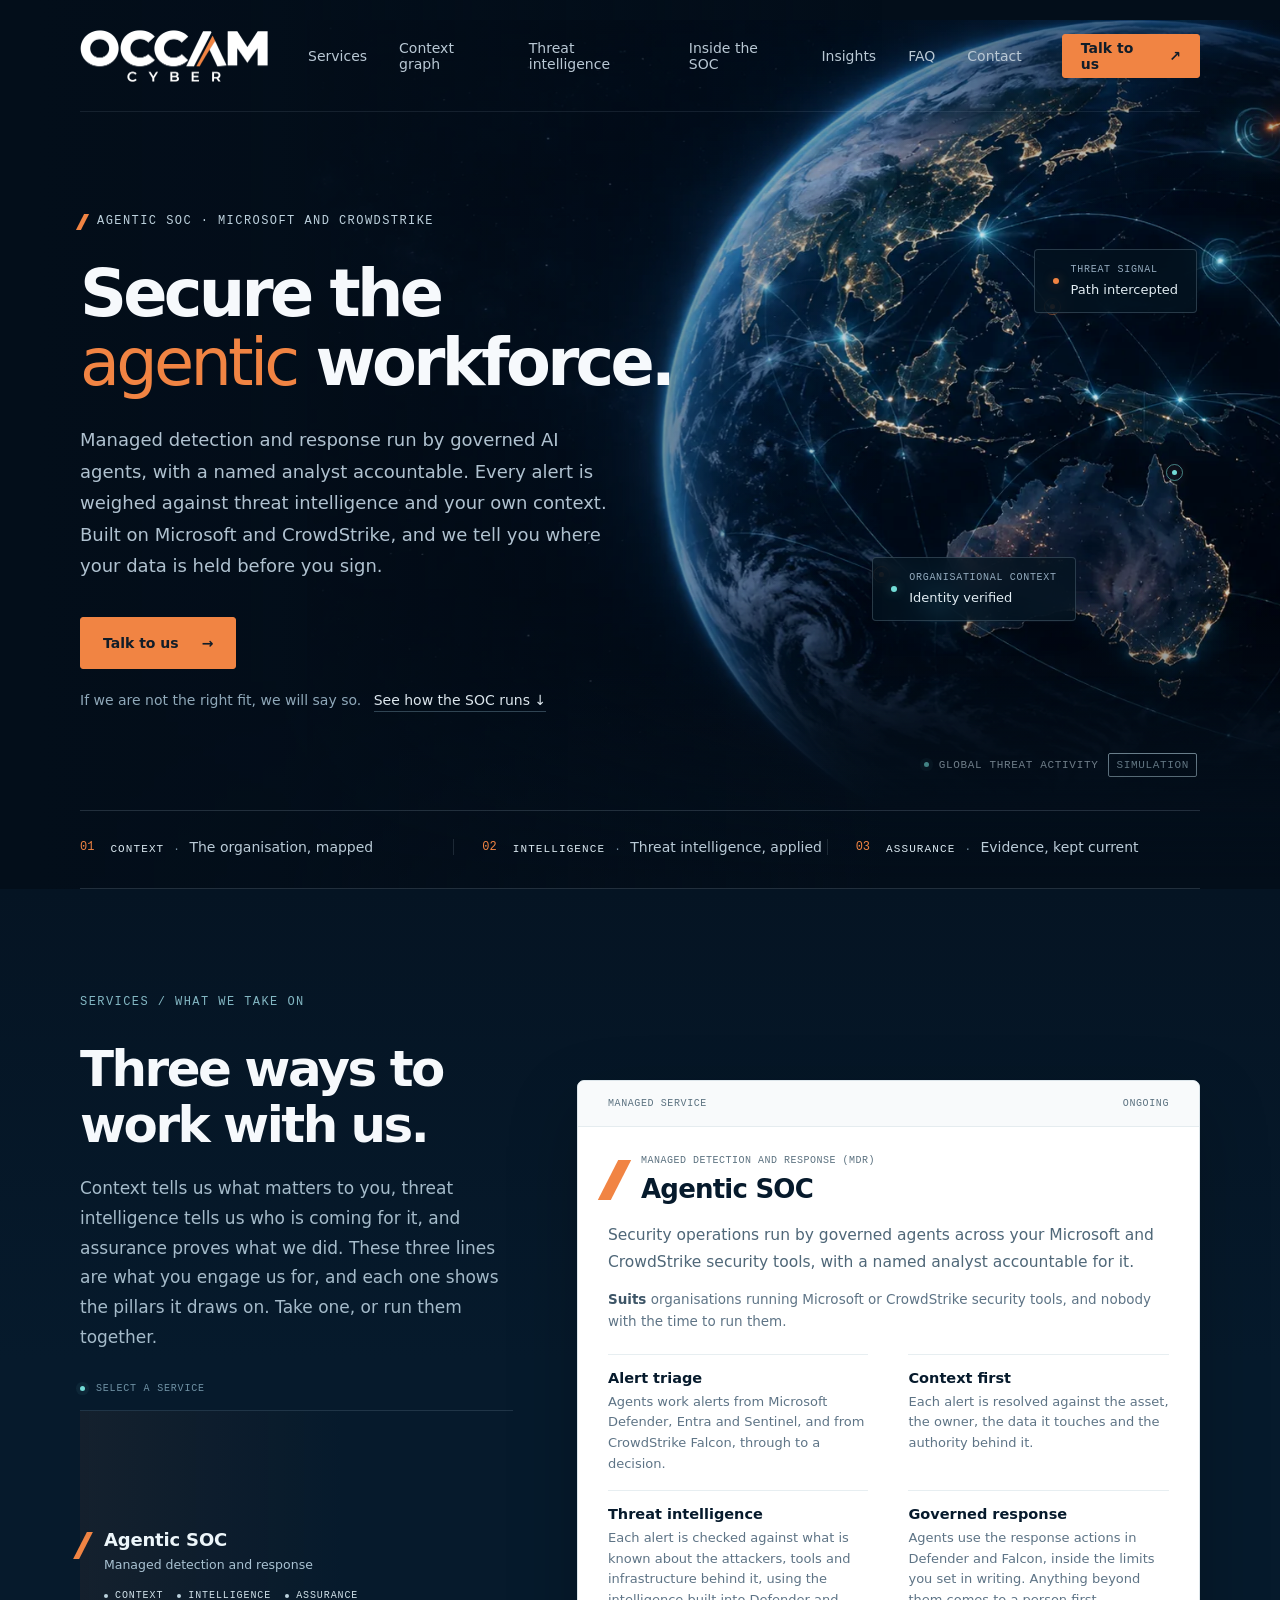
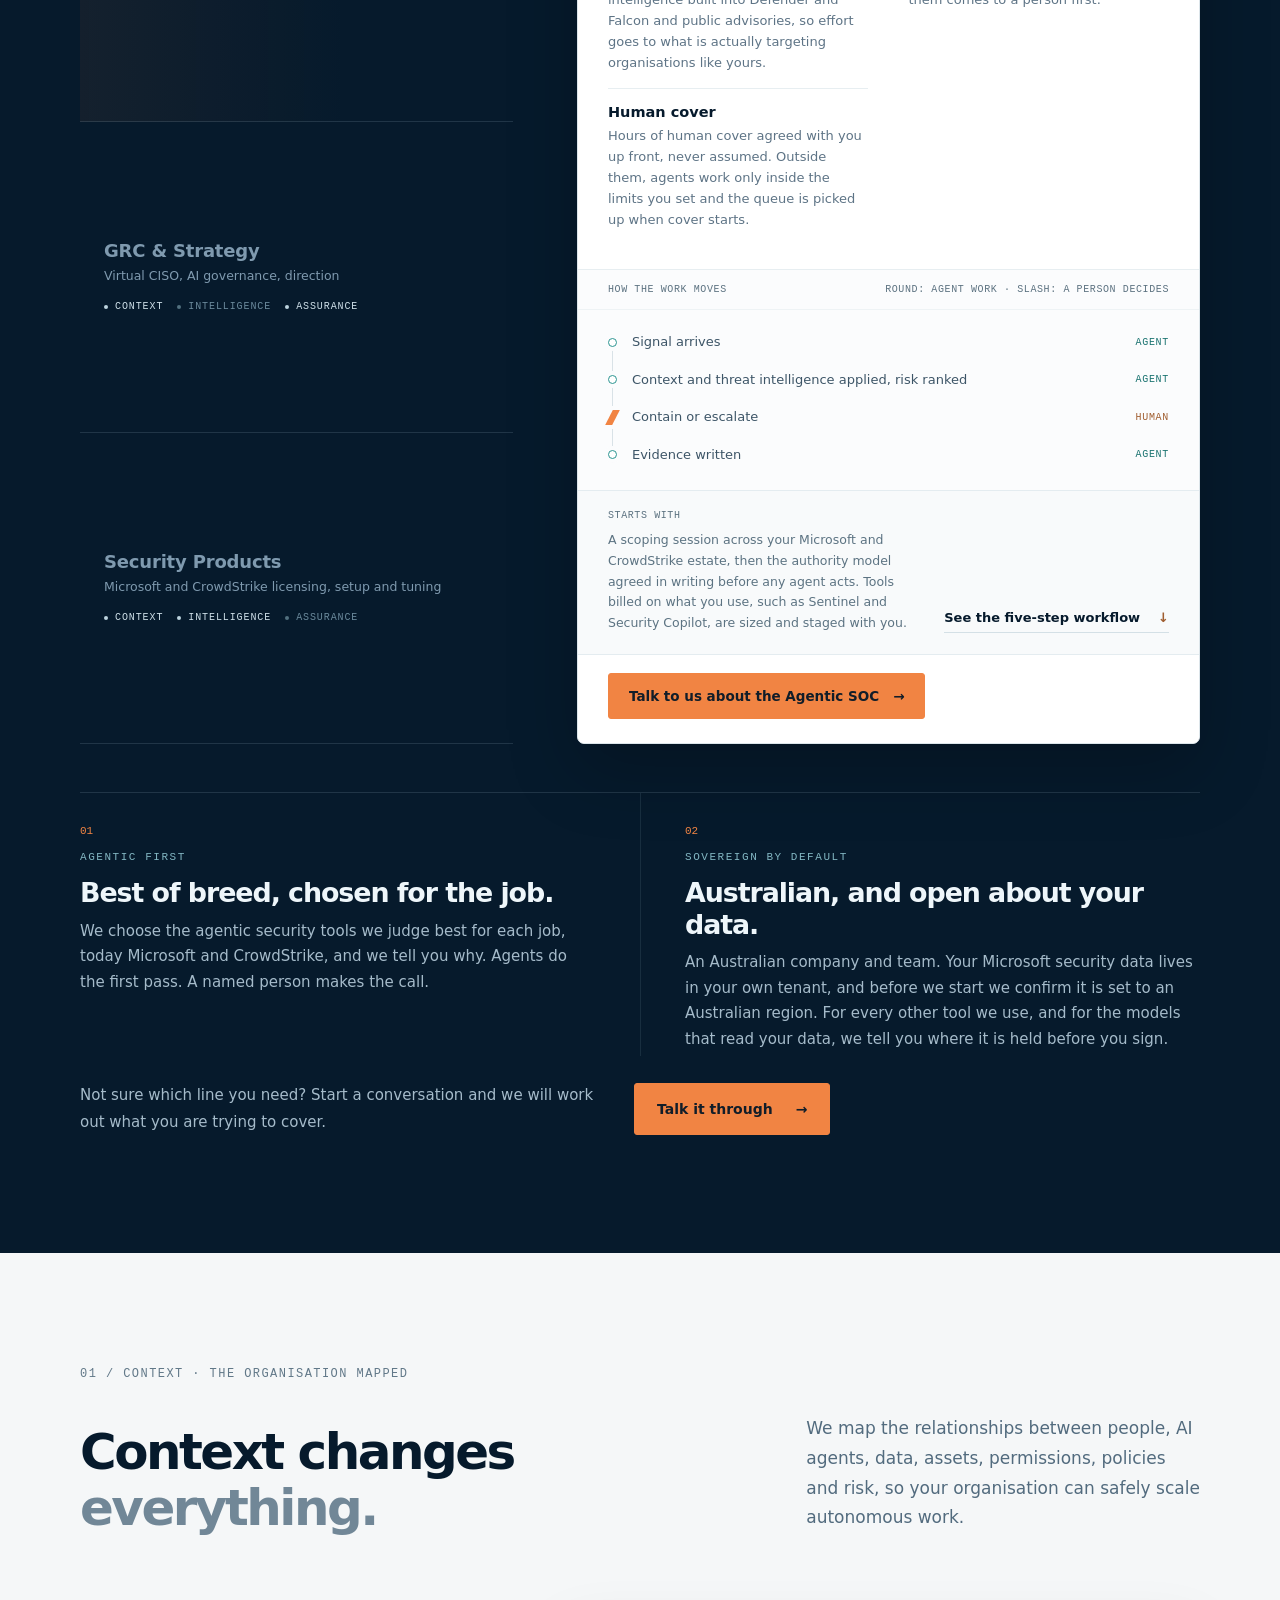
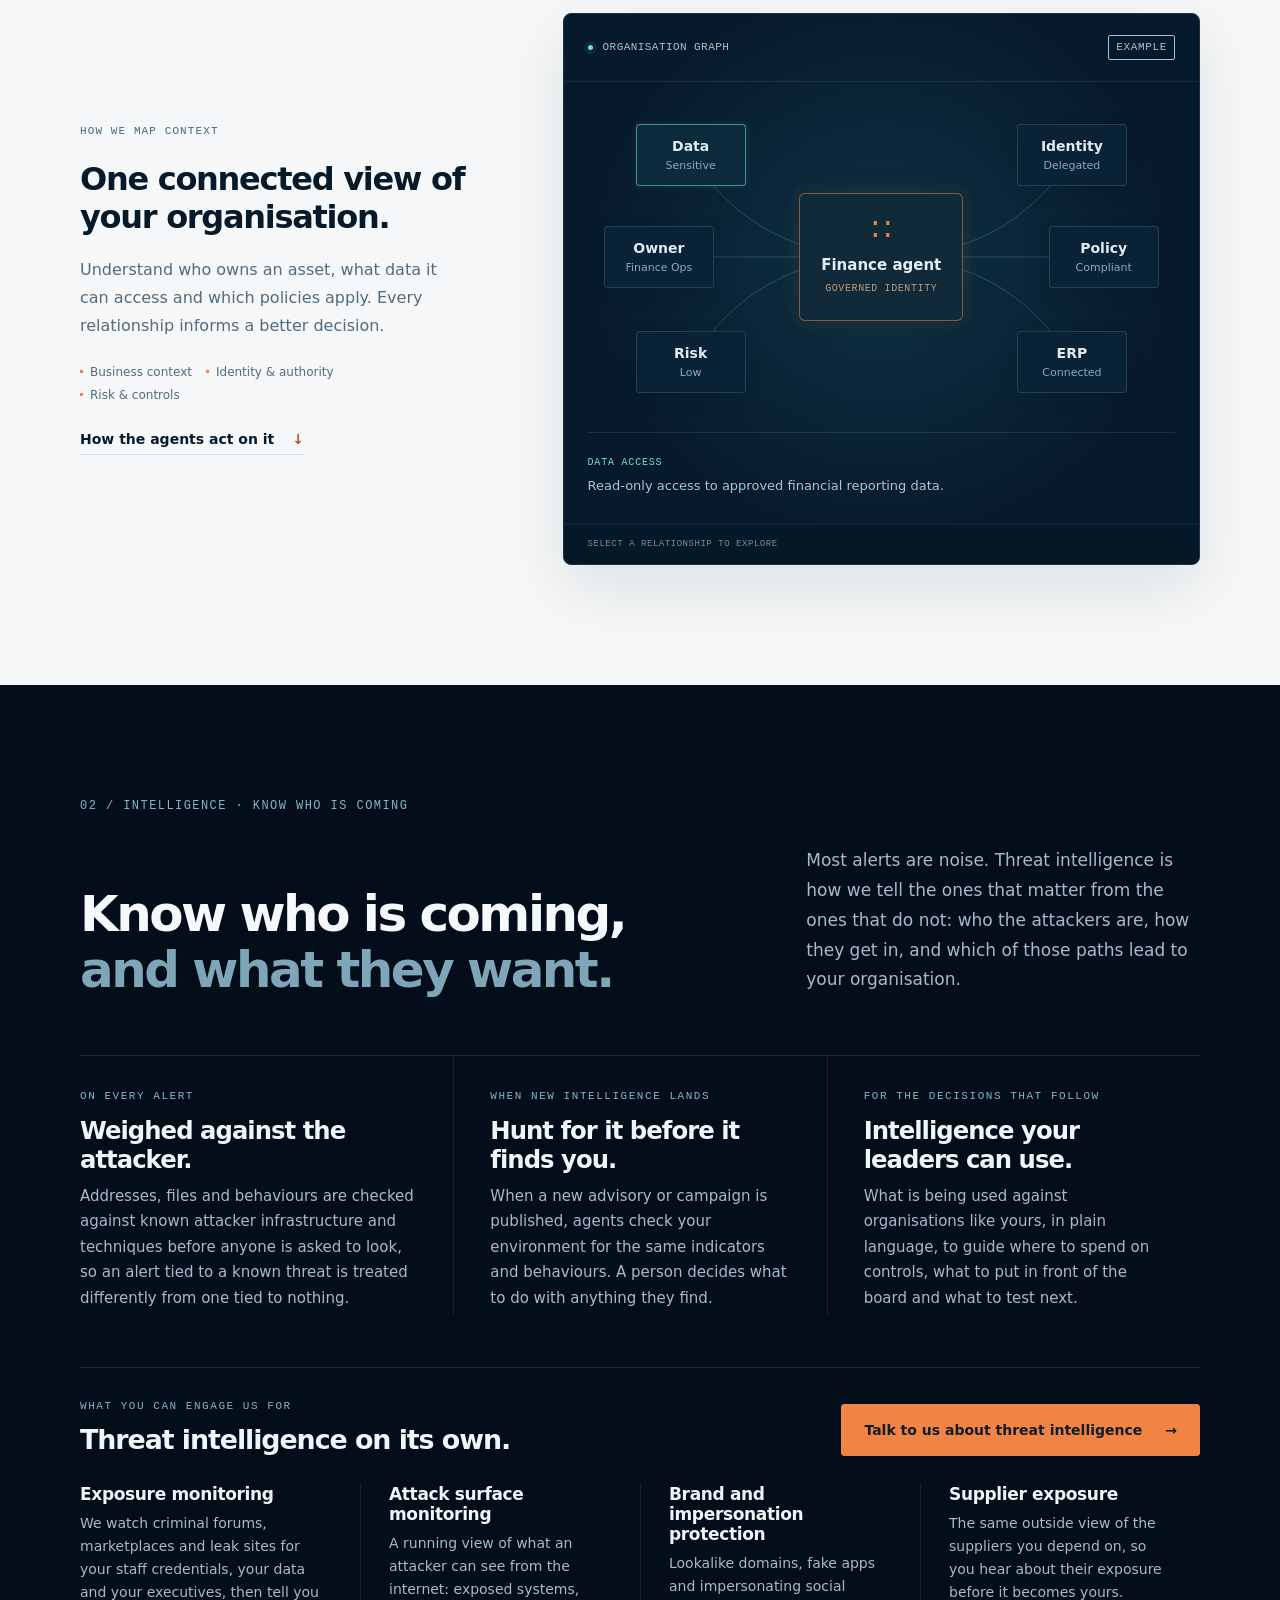
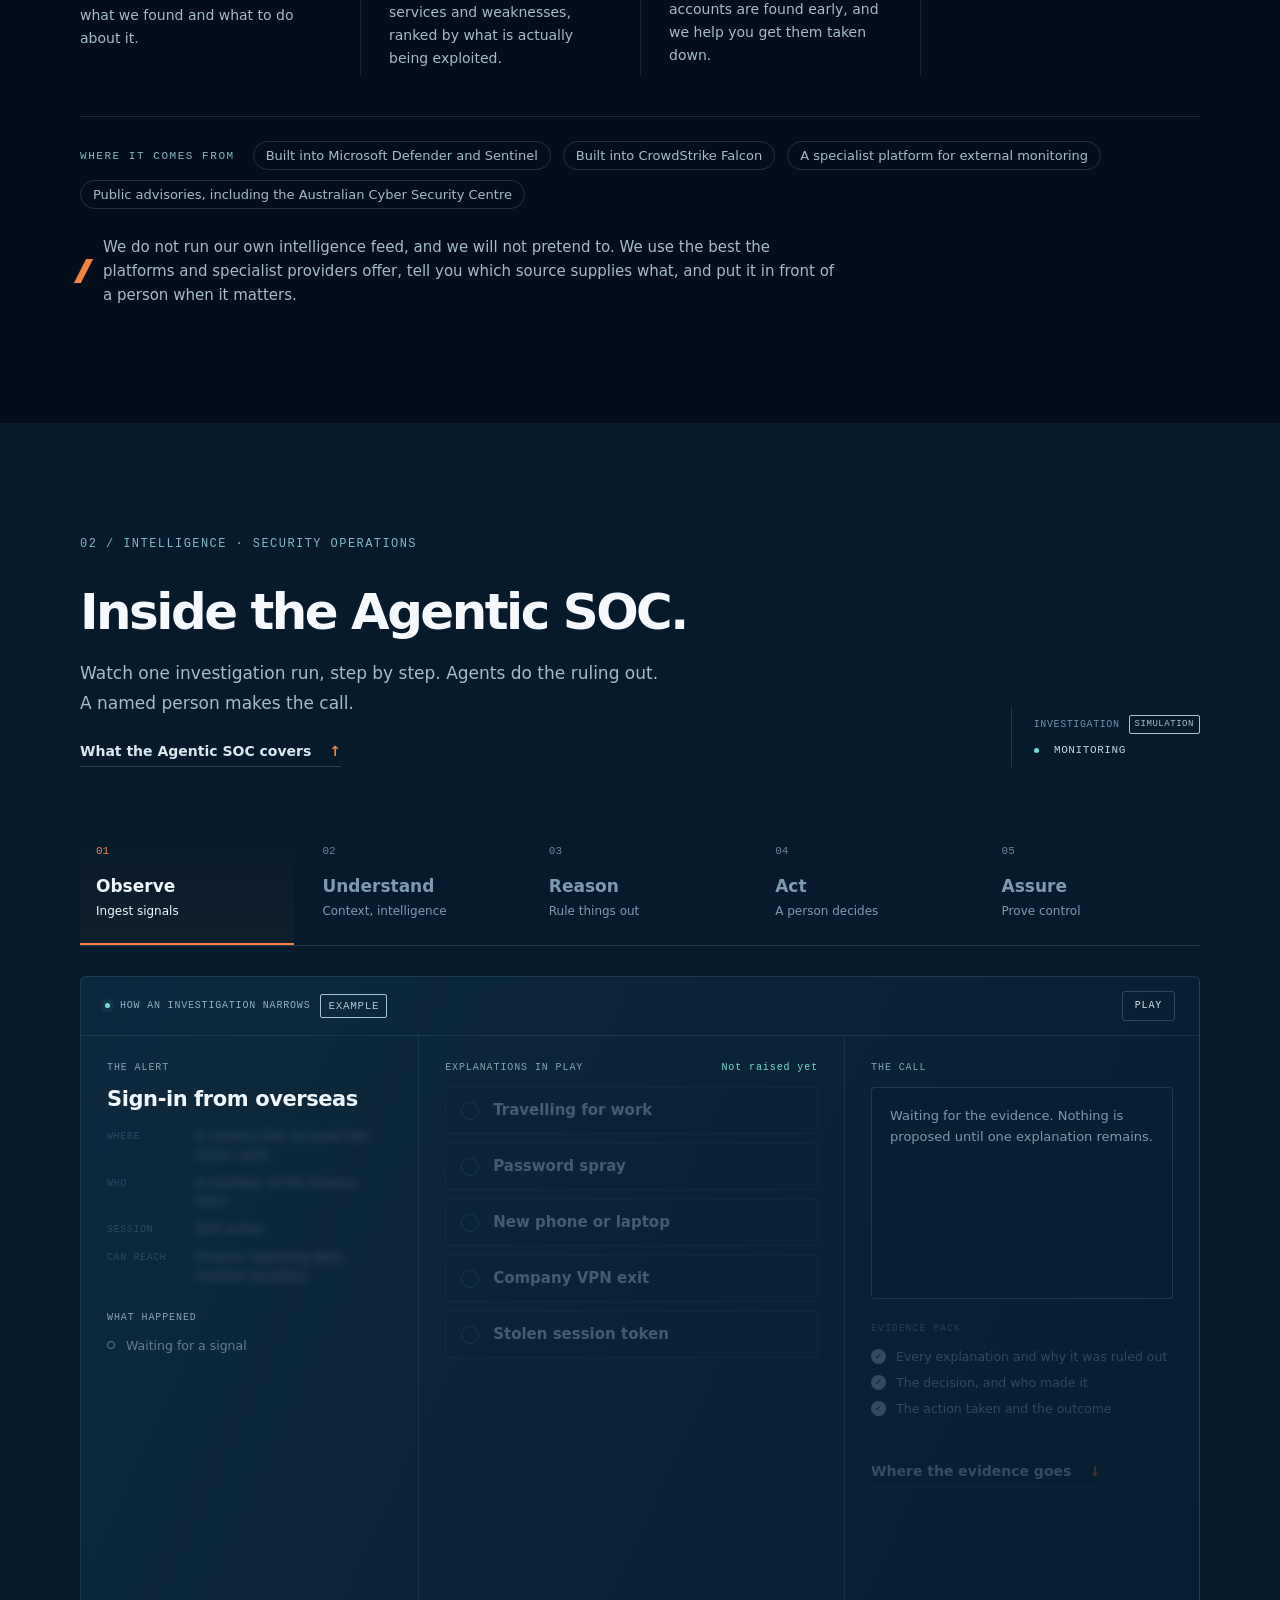
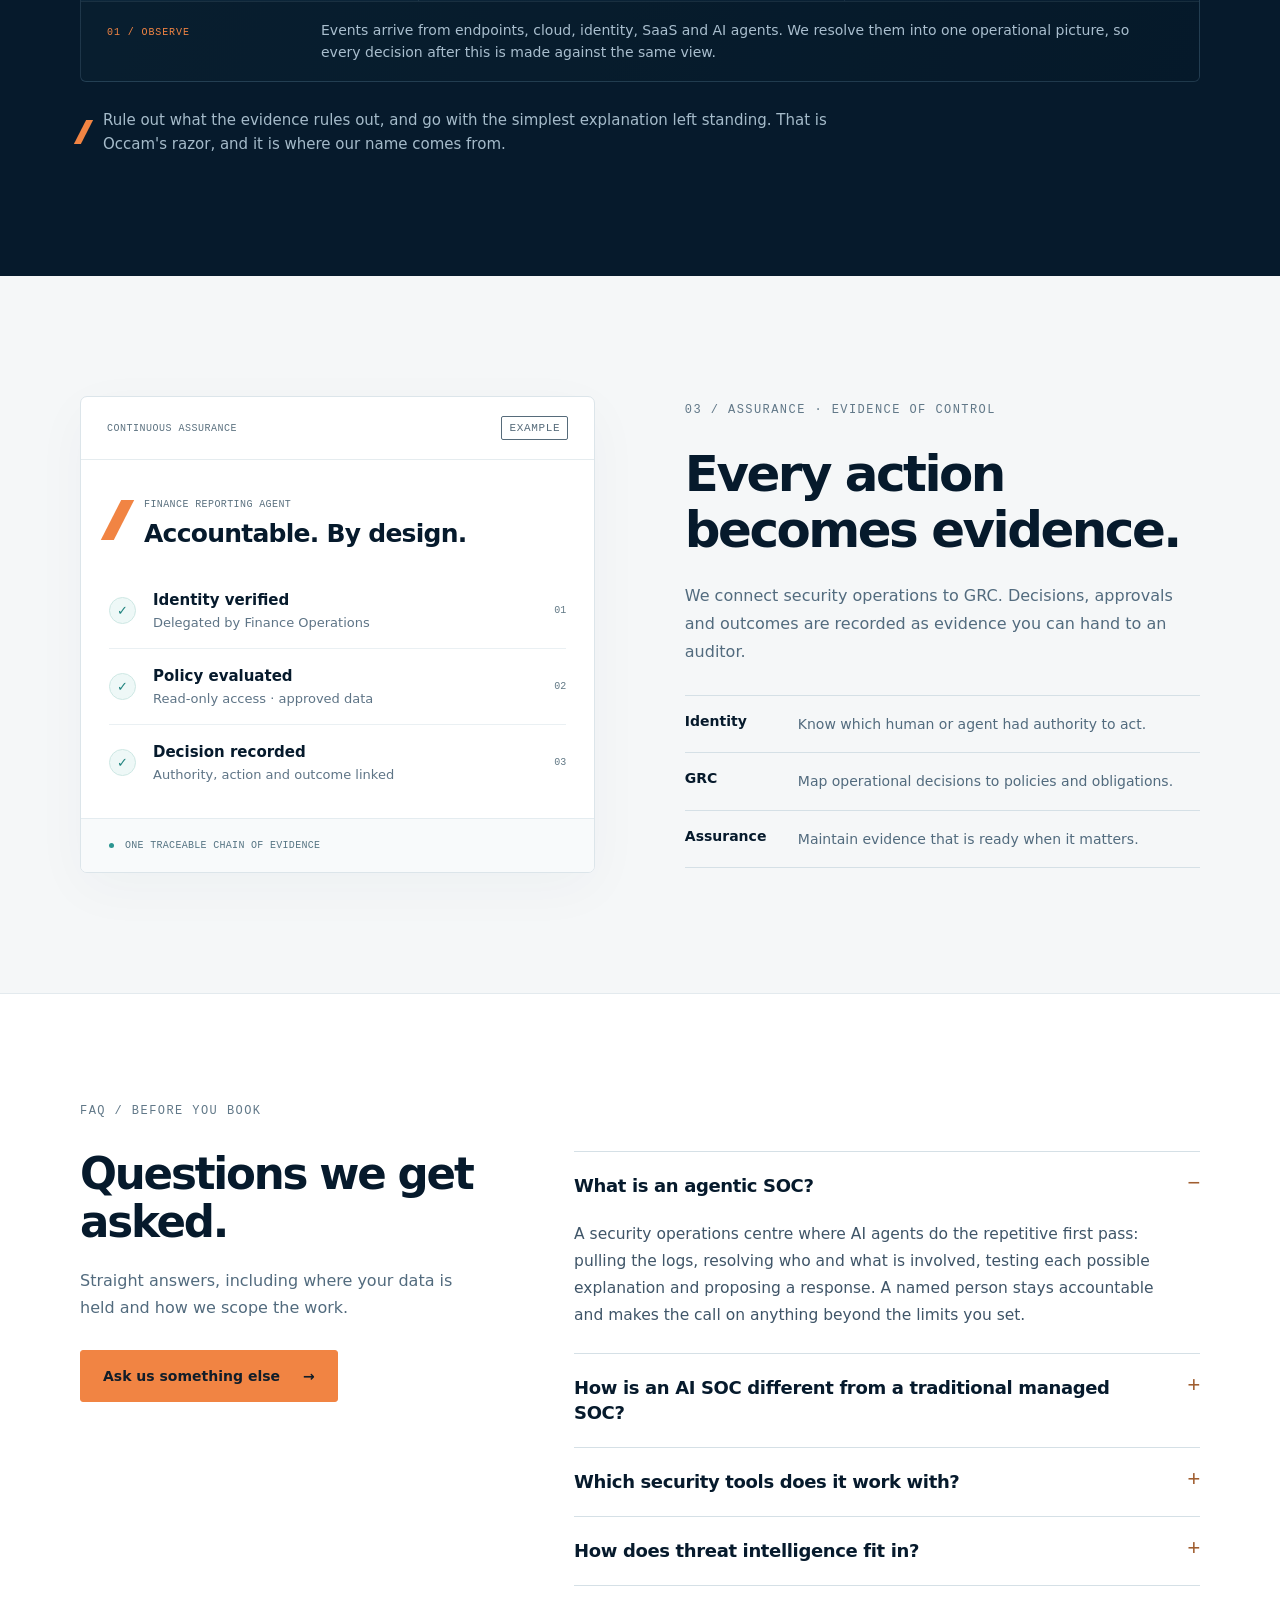
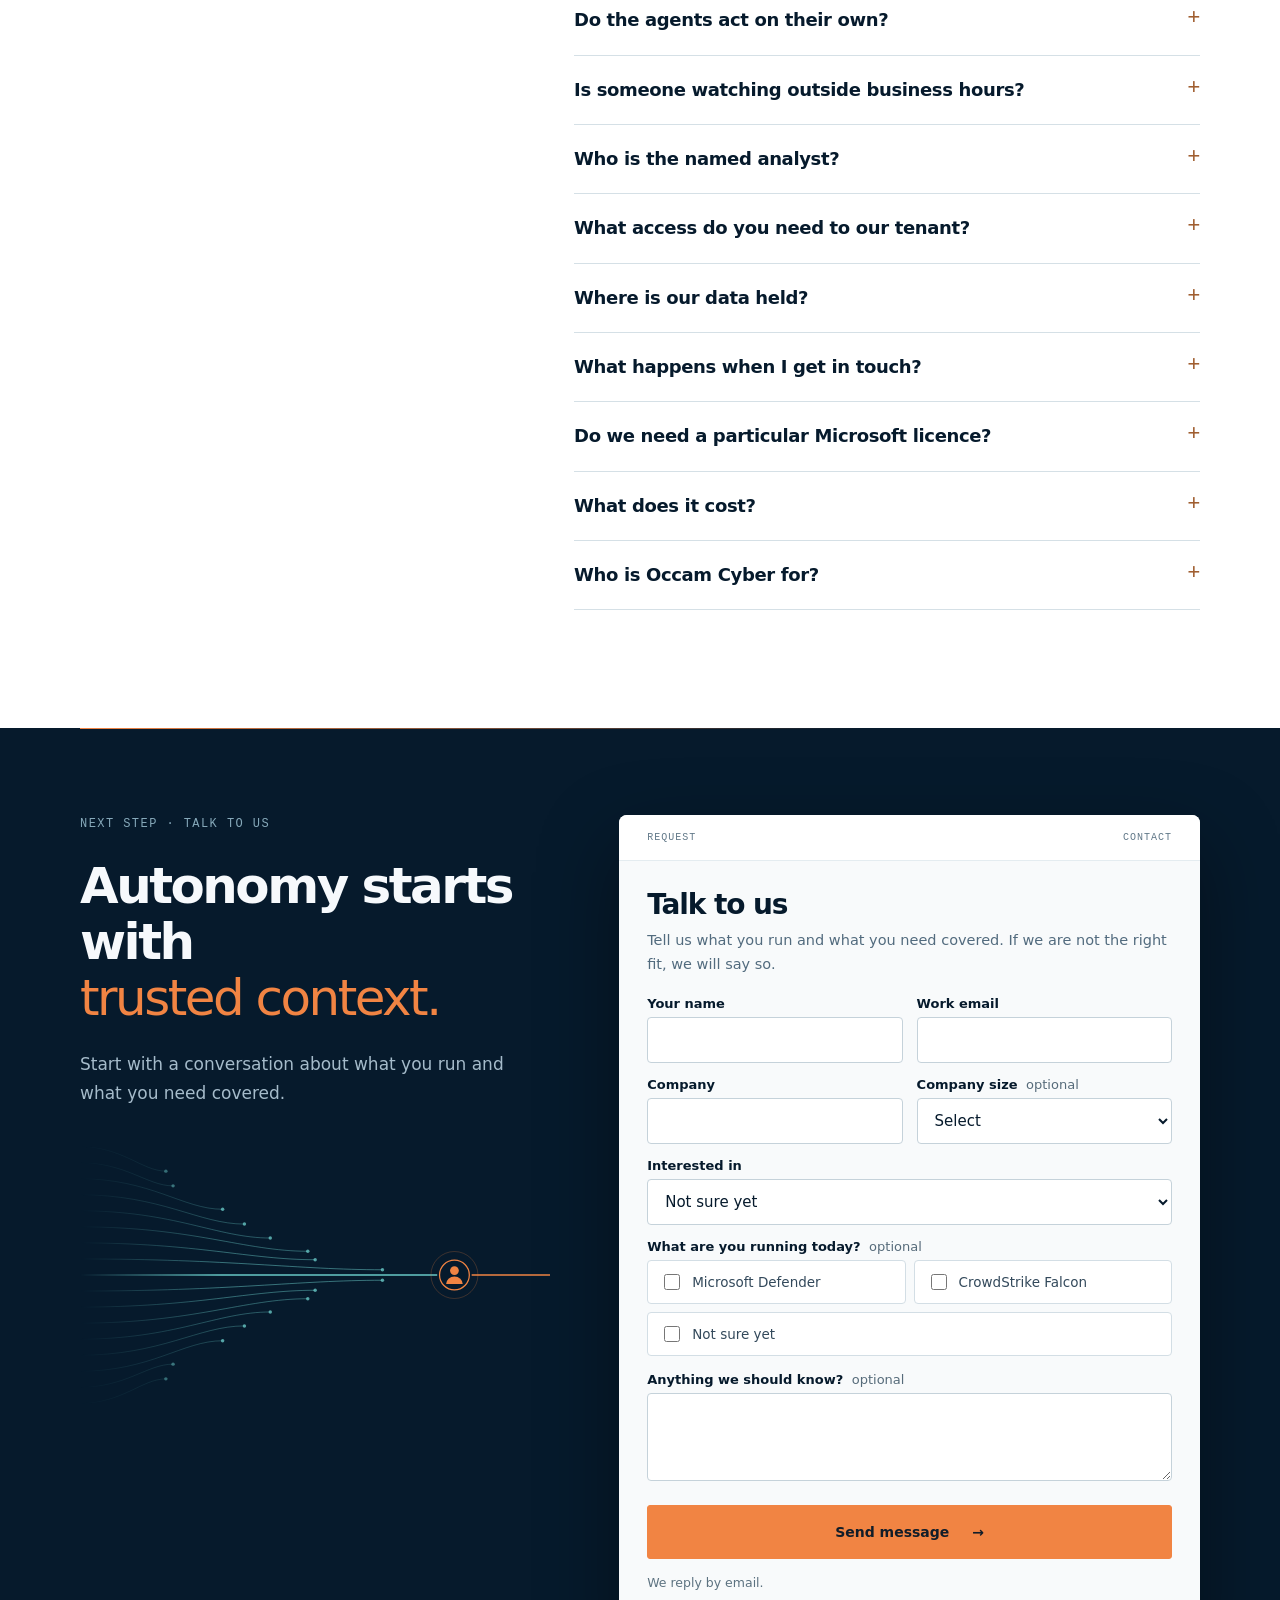
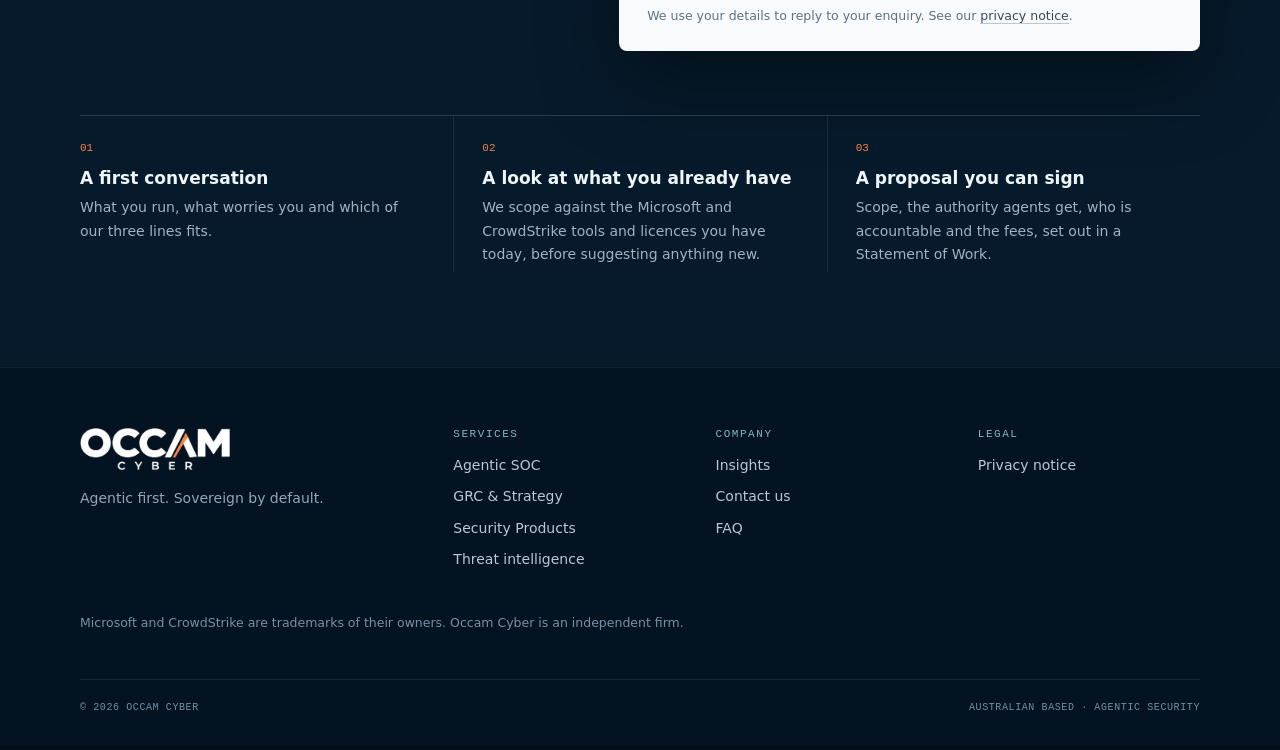
==== index.html @ 88fb81f2 "Add Insights section with six articles Hub plus articles on agentic SOCs, choosing an MDR provider, " ====
<!doctype html>
<html lang="en-AU">
  <head>
    <meta charset="utf-8" />
    <meta name="viewport" content="width=device-width, initial-scale=1" />
    <title>Threat Intelligence-led Agentic SOC and MDR | Occam Cyber</title>
    <meta name="description" content="Threat intelligence led managed detection and response for Australian organisations, run by governed AI agents on Microsoft and CrowdStrike. Talk to us." />
    <meta name="robots" content="index,follow,max-image-preview:large" />
    <link rel="canonical" href="https://occamcyber.com.au/" />
    <link rel="alternate" hreflang="en-au" href="https://occamcyber.com.au/" />
    <meta name="theme-color" content="#030e1a" />
    <meta property="og:type" content="website" />
    <meta property="og:site_name" content="Occam Cyber" />
    <meta property="og:locale" content="en_AU" />
    <meta property="og:title" content="Threat Intelligence-led Agentic SOC and MDR | Occam Cyber" />
    <meta property="og:description" content="Threat intelligence led managed detection and response for Australian organisations, run by governed AI agents on Microsoft and CrowdStrike. Talk to us." />
    <meta property="og:url" content="https://occamcyber.com.au/" />
    <meta property="og:image" content="https://occamcyber.com.au/assets/og-image.jpg" />
    <meta property="og:image:width" content="1200" />
    <meta property="og:image:height" content="630" />
    <meta property="og:image:alt" content="Occam Cyber. Agentic first. Sovereign by default. AI SOC on Microsoft and CrowdStrike." />
    <meta name="twitter:card" content="summary_large_image" />
    <meta name="twitter:title" content="Threat Intelligence-led Agentic SOC and MDR | Occam Cyber" />
    <meta name="twitter:description" content="Threat intelligence led managed detection and response for Australian organisations, run by governed AI agents on Microsoft and CrowdStrike. Talk to us." />
    <meta name="twitter:image" content="https://occamcyber.com.au/assets/og-image.jpg" />
    <link rel="icon" type="image/svg+xml" href="favicon.svg" />
    <link rel="icon" type="image/png" sizes="192x192" href="icon-192.png" />
    <link rel="icon" href="favicon.ico" sizes="48x48" />
    <link rel="apple-touch-icon" href="apple-touch-icon.png" />
    <link rel="preload" as="image" href="assets/occam-globe.webp" type="image/webp" fetchpriority="high" />
        <link rel="preload" as="font" type="font/woff2" href="assets/fonts/manrope-var-latin.woff2" crossorigin />
    <link rel="preload" as="font" type="font/woff2" href="assets/fonts/dm-mono-var-latin.woff2" crossorigin />
    <link rel="stylesheet" href="styles.css" />
    <script>document.documentElement.classList.add('has-js');</script>
    <script type="application/ld+json">{"@context":"https://schema.org","@graph":[{"@type":"Organization","@id":"https://occamcyber.com.au/#org","name":"Occam Cyber","url":"https://occamcyber.com.au/","logo":{"@type":"ImageObject","url":"https://occamcyber.com.au/icon-512.png","width":512,"height":512},"description":"Occam Cyber is an Australian cyber security firm that provides an agentic SOC on Microsoft and CrowdStrike tools, with a named analyst accountable for the decisions it makes.","areaServed":{"@type":"Country","name":"Australia"},"knowsAbout":["Managed detection and response","AI SOC","Agentic security operations","Microsoft Defender","Microsoft Sentinel","CrowdStrike Falcon","Virtual CISO","AI governance","Essential Eight","Threat intelligence","Threat hunting"]},{"@type":"WebSite","@id":"https://occamcyber.com.au/#website","url":"https://occamcyber.com.au/","name":"Occam Cyber","inLanguage":"en-AU","publisher":{"@id":"https://occamcyber.com.au/#org"}},{"@type":"Service","@id":"https://occamcyber.com.au/#service-agentic-soc","name":"Agentic SOC","serviceType":"Managed detection and response","description":"Security operations delivered by governed AI agents across Microsoft and CrowdStrike security tools, with a named analyst accountable.","provider":{"@id":"https://occamcyber.com.au/#org"},"areaServed":{"@type":"Country","name":"Australia"}},{"@type":"Service","@id":"https://occamcyber.com.au/#service-threat-intelligence","name":"Threat intelligence","serviceType":"Threat intelligence and external threat monitoring","description":"Exposure monitoring, attack surface monitoring, brand and impersonation protection and supplier exposure, with a named person accountable for what is acted on.","provider":{"@id":"https://occamcyber.com.au/#org"},"areaServed":{"@type":"Country","name":"Australia"}},{"@type":"Service","@id":"https://occamcyber.com.au/#service-grc-strategy","name":"GRC & Strategy","serviceType":"Virtual CISO and AI governance","description":"Risk, policy and oversight for organisations adopting AI and agents, with someone accountable for the direction.","provider":{"@id":"https://occamcyber.com.au/#org"},"areaServed":{"@type":"Country","name":"Australia"}},{"@type":"Service","@id":"https://occamcyber.com.au/#service-security-products","name":"Security Products","serviceType":"Microsoft and CrowdStrike licensing, onboarding, tuning and co-management","description":"Microsoft and CrowdStrike security licences arranged and managed on your behalf, with onboarding, tuning and co-management.","provider":{"@id":"https://occamcyber.com.au/#org"},"areaServed":{"@type":"Country","name":"Australia"}}]}</script>
  </head>
  <body data-leadgen="v1">
    
    <a class="skip-link" href="#main-content">Skip to content</a>
    <header class="site-header">
      <a class="brand" href="#top" aria-label="Occam Cyber home"><img class="brand-logo" src="assets/logo-white.png" alt="" width="188" height="52" /></a>
      <nav aria-label="Primary navigation">
        <a href="#services">Services</a>
        <a class="nav-extra" href="#context">Context graph</a>
        <a class="nav-extra" href="#intelligence">Threat intelligence</a>
        <a href="#soc">Inside the SOC</a>
        <a class="nav-extra" href="insights/">Insights</a>
        <a class="nav-extra-sm" href="#faq">FAQ</a>
        <a class="nav-extra-sm" href="#contact">Contact</a>
      </nav>
      <a class="header-cta" href="#contact" data-lead-intent="talk" data-lead-cta="header-talk">Talk to us <span aria-hidden="true">↗</span></a>
    </header>

    <main id="top">
      <section class="hero" aria-labelledby="hero-title">
        <div class="hero-copy" id="main-content">
          <div class="eyebrow"><span class="brand-slash" aria-hidden="true"></span> AGENTIC SOC · MICROSOFT AND CROWDSTRIKE</div>
          <h1 id="hero-title"><span>Secure the</span><span><em>agentic</em> workforce.</span></h1>
          <p>Managed detection and response run by governed AI agents, with a named analyst accountable. Every alert is weighed against threat intelligence and your own context. Built on Microsoft and CrowdStrike, and we tell you where your data is held before you sign.</p>
          <div class="hero-actions">
            <a class="button button-primary" href="#contact" data-lead-intent="talk" data-lead-cta="hero-talk">Talk to us <span aria-hidden="true">→</span></a>
          </div>
          <p class="hero-assure">If we are not the right fit, we will say so. <a href="#soc">See how the SOC runs <span aria-hidden="true">↓</span></a></p>
        </div>

        <div class="hero-visual living-surface" aria-label="Illustrative global security telemetry. Simulated data.">
          <div class="globe-shell"><picture><source srcset="assets/occam-globe.webp" type="image/webp" /><img src="assets/occam-globe.jpg" width="1672" height="941" fetchpriority="high" decoding="async" alt="Earth seen from space with glowing cyber network routes" /></picture></div>
          <div class="threat-beacon beacon-one" aria-hidden="true"><span></span></div><div class="threat-beacon beacon-two" aria-hidden="true"><span></span></div><div class="threat-beacon beacon-three" aria-hidden="true"><span></span></div>
          <div class="visual-tag tag-one"><span class="tag-pulse"></span><div><small>THREAT SIGNAL</small><b>Path intercepted</b></div></div>
          <div class="visual-tag tag-two"><span class="tag-pulse cyan"></span><div><small>ORGANISATIONAL CONTEXT</small><b>Identity verified</b></div></div>
          <div class="simulation-note"><span class="status-dot"></span> GLOBAL THREAT ACTIVITY <span class="demo-label">SIMULATION</span></div>
        </div>
                <div class="hero-metrics" aria-label="The three pillars behind the work">
          <div><strong>01</strong><span><em>CONTEXT</em> The organisation, mapped</span></div>
          <div><strong>02</strong><span><em>INTELLIGENCE</em> Threat intelligence, applied</span></div>
          <div><strong>03</strong><span><em>ASSURANCE</em> Evidence, kept current</span></div>
        </div>
      </section>

            <section class="services" id="services" aria-labelledby="services-title">
        <div class="section-shell">
          <div class="section-kicker">SERVICES / WHAT WE TAKE ON</div>
          <div data-reveal class="services-layout">
            <div class="services-copy">
              <h2 id="services-title">Three ways to work with us.</h2>
              <p>Context tells us what matters to you, threat intelligence tells us who is coming for it, and assurance proves what we did. These three lines are what you engage us for, and each one shows the pillars it draws on. Take one, or run them together.</p>
              <p class="service-hint"><span class="status-dot" aria-hidden="true"></span> SELECT A SERVICE</p>
                            <div class="service-list" role="tablist" aria-orientation="vertical" aria-label="Occam service lines">
                <button class="service-choice is-active" id="service-soc" data-service="soc" role="tab" aria-selected="true" aria-controls="panel-soc"><span class="brand-slash" aria-hidden="true"></span><span><b>Agentic SOC</b><small>Managed detection and response</small><span class="service-pillars"><span class="on">CONTEXT<span class="sr-only"> (draws on this)</span></span><span class="on">INTELLIGENCE<span class="sr-only"> (draws on this)</span></span><span class="on">ASSURANCE<span class="sr-only"> (draws on this)</span></span></span></span></button>
                <button class="service-choice" id="service-grc" data-service="grc" role="tab" aria-selected="false" aria-controls="panel-grc"><span class="brand-slash" aria-hidden="true"></span><span><b>GRC &amp; Strategy</b><small>Virtual CISO, AI governance, direction</small><span class="service-pillars"><span class="on">CONTEXT<span class="sr-only"> (draws on this)</span></span><span>INTELLIGENCE<span class="sr-only"> (not this line)</span></span><span class="on">ASSURANCE<span class="sr-only"> (draws on this)</span></span></span></span></button>
                <button class="service-choice" id="service-products" data-service="products" role="tab" aria-selected="false" aria-controls="panel-products"><span class="brand-slash" aria-hidden="true"></span><span><b>Security Products</b><small>Microsoft and CrowdStrike licensing, setup and tuning</small><span class="service-pillars"><span class="on">CONTEXT<span class="sr-only"> (draws on this)</span></span><span class="on">INTELLIGENCE<span class="sr-only"> (draws on this)</span></span><span>ASSURANCE<span class="sr-only"> (not this line)</span></span></span></span></button>
              </div>
            </div>

            <div class="service-panels">
                            <div class="service-panel is-shown" id="panel-soc" role="tabpanel" tabindex="0" aria-labelledby="service-soc">
                <div class="service-panel-top"><span>MANAGED SERVICE</span><span>ONGOING</span></div>
                <div class="service-panel-head"><span class="brand-slash" aria-hidden="true"></span><div><small>MANAGED DETECTION AND RESPONSE (MDR)<span class="print-only"> · CONTEXT · INTELLIGENCE · ASSURANCE</span></small><h3>Agentic SOC</h3></div></div>
                <p class="service-lede">Security operations run by governed agents across your Microsoft and CrowdStrike security tools, with a named analyst accountable for it.</p>
                <p class="service-suits"><b>Suits</b> organisations running Microsoft or CrowdStrike security tools, and nobody with the time to run them.</p>
                <ul class="service-scope">
                  <li><b>Alert triage</b><span>Agents work alerts from Microsoft Defender, Entra and Sentinel, and from CrowdStrike Falcon, through to a decision.</span></li>
                  <li><b>Context first</b><span>Each alert is resolved against the asset, the owner, the data it touches and the authority behind it.</span></li>
                  <li><b>Threat intelligence</b><span>Each alert is checked against what is known about the attackers, tools and infrastructure behind it, using the intelligence built into Defender and Falcon and public advisories, so effort goes to what is actually targeting organisations like yours.</span></li>
                  <li><b>Governed response</b><span>Agents use the response actions in Defender and Falcon, inside the limits you set in writing. Anything beyond them comes to a person first.</span></li>
                  <li><b>Human cover</b><span>Hours of human cover agreed with you up front, never assumed. Outside them, agents work only inside the limits you set and the queue is picked up when cover starts.</span></li>
                </ul>
                <div class="service-flow">
                  <div class="service-flow-top"><span>HOW THE WORK MOVES</span><span>ROUND: AGENT WORK · SLASH: A PERSON DECIDES</span></div>
                  <div class="flow-rows">
                    <div class="flow-row"><span class="flow-pip" aria-hidden="true"></span><b>Signal arrives</b><small>AGENT</small></div>
                    <div class="flow-row"><span class="flow-pip" aria-hidden="true"></span><b>Context and threat intelligence applied, risk ranked</b><small>AGENT</small></div>
                    <div class="flow-row is-human"><span class="flow-pip" aria-hidden="true"></span><b>Contain or escalate</b><small>HUMAN</small></div>
                    <div class="flow-row"><span class="flow-pip" aria-hidden="true"></span><b>Evidence written</b><small>AGENT</small></div>
                  </div>
                </div>
                <div class="service-foot">
                  <div><small>STARTS WITH</small><p>A scoping session across your Microsoft and CrowdStrike estate, then the authority model agreed in writing before any agent acts. Tools billed on what you use, such as Sentinel and Security Copilot, are sized and staged with you.</p></div>
                  <a class="text-link" href="#soc">See the five-step workflow <span aria-hidden="true">↓</span></a>
                </div>
                <div class="service-cta"><a class="button button-primary" href="#contact" data-lead-intent="talk" data-lead-interest="soc" data-lead-cta="panel-soc-talk">Talk to us about the Agentic SOC <span aria-hidden="true">→</span></a></div>
              </div>

              <div class="service-panel" id="panel-grc" role="tabpanel" tabindex="0" aria-labelledby="service-grc">
                <div class="service-panel-top"><span>ADVISORY</span><span>ONGOING OR FIXED SCOPE</span></div>
                <div class="service-panel-head"><span class="brand-slash" aria-hidden="true"></span><div><small>GOVERNANCE AND DIRECTION<span class="print-only"> · CONTEXT · ASSURANCE</span></small><h3>GRC &amp; Strategy</h3></div></div>
                <p class="service-lede">Risk, policy and oversight for an organisation adopting AI and agents, with someone accountable for the direction.</p>
                <p class="service-suits"><b>Suits</b> organisations with no security lead, or one who is already flat out.</p>
                <ul class="service-scope">
                  <li><b>Virtual CISO</b><span>A named security lead for your executive, your board and the customer security questionnaires you have to answer.</span></li>
                  <li><b>AI and agent governance</b><span>Policy for what agents may access, who delegates that authority and how it gets reviewed.</span></li>
                  <li><b>Security strategy</b><span>A written plan with a sequence and an owner for each piece of work, sized to the team you actually have.</span></li>
                  <li><b>Risk and obligations</b><span>Control mapping to Essential Eight or ISO 27001, with the risk register and the evidence kept current.</span></li>
                </ul>
                <div class="service-flow">
                  <div class="service-flow-top"><span>HOW THE WORK MOVES</span><span>ROUND: AGENT WORK · SLASH: A PERSON DECIDES</span></div>
                  <div class="flow-rows">
                    <div class="flow-row"><span class="flow-pip" aria-hidden="true"></span><b>Obligations mapped to controls</b><small>AGENT</small></div>
                    <div class="flow-row"><span class="flow-pip" aria-hidden="true"></span><b>Gaps and changes surfaced</b><small>AGENT</small></div>
                    <div class="flow-row is-human"><span class="flow-pip" aria-hidden="true"></span><b>Risk accepted, funded or fixed</b><small>HUMAN</small></div>
                    <div class="flow-row"><span class="flow-pip" aria-hidden="true"></span><b>Register and evidence kept current</b><small>AGENT</small></div>
                  </div>
                </div>
                <div class="service-foot">
                  <div><small>STARTS WITH</small><p>A short discovery across your risk register, the obligations you answer to and where AI is already being used, including the uses nobody has approved yet.</p></div>
                  <a class="text-link" href="#assurance">How decisions become evidence <span aria-hidden="true">↓</span></a>
                </div>
                <div class="service-cta"><a class="button button-primary" href="#contact" data-lead-intent="talk" data-lead-interest="grc" data-lead-cta="panel-grc-talk">Talk to us about GRC &amp; Strategy <span aria-hidden="true">→</span></a></div>
              </div>

              <div class="service-panel" id="panel-products" role="tabpanel" tabindex="0" aria-labelledby="service-products">
                <div class="service-panel-top"><span>LICENSING</span><span>ONGOING CO-MANAGEMENT</span></div>
                <div class="service-panel-head"><span class="brand-slash" aria-hidden="true"></span><div><small>MICROSOFT AND CROWDSTRIKE<span class="print-only"> · CONTEXT · INTELLIGENCE</span></small><h3>Security Products</h3></div></div>
                                <p class="service-lede">Microsoft and CrowdStrike security licences arranged and managed on your behalf, with the onboarding, tuning and co-management that make them worth having.</p>
                <p class="service-suits"><b>Suits</b> teams with Microsoft or CrowdStrike security products that were switched on and never finished.</p>
                <ul class="service-scope">
                  <li><b>Licensing</b><span>Microsoft security licences and CrowdStrike Falcon subscriptions managed together, with a written statement of what is licensed per user or device and what is charged on use.</span></li>
                  <li><b>Onboarding</b><span>Microsoft Defender, Entra, Intune and the Purview capability in your plan, plus CrowdStrike Falcon, deployed to a documented baseline.</span></li>
                  <li><b>Tuning</b><span>Detection tuning in Defender and Falcon against your own baseline, with the rules and exclusions written down so you can see what changed.</span></li>
                  <li><b>Co-management</b><span>We run the day-to-day with your IT team. You own the tenant and the Falcon console, we do the upkeep.</span></li>
                </ul>
                <div class="service-flow">
                  <div class="service-flow-top"><span>HOW THE WORK MOVES</span><span>ROUND: AGENT WORK · SLASH: A PERSON DECIDES</span></div>
                  <div class="flow-rows">
                    <div class="flow-row"><span class="flow-pip" aria-hidden="true"></span><b>Licences and configuration read</b><small>AGENT</small></div>
                    <div class="flow-row"><span class="flow-pip" aria-hidden="true"></span><b>Drift from the baseline flagged</b><small>AGENT</small></div>
                    <div class="flow-row is-human"><span class="flow-pip" aria-hidden="true"></span><b>Change approved by your team</b><small>HUMAN</small></div>
                    <div class="flow-row"><span class="flow-pip" aria-hidden="true"></span><b>Baseline updated and recorded</b><small>AGENT</small></div>
                  </div>
                </div>
                <div class="service-foot">
                  <div><small>STARTS WITH</small><p>A licence and configuration review of your Microsoft and CrowdStrike estate as it is today, including where the two overlap and whether your Microsoft plan still fits your headcount. Business Premium has a seat cap, and some organisations are at or near it.</p></div>
                </div>
                <div class="service-cta"><a class="button button-primary" href="#contact" data-lead-intent="talk" data-lead-interest="products" data-lead-cta="panel-products-talk">Talk to us about Security Products <span aria-hidden="true">→</span></a></div>
              </div>
            </div>
          </div>

          <div data-reveal class="commitments" aria-label="Our two commitments">
            <div class="commitment"><span class="commitment-num">01</span><small>AGENTIC FIRST</small><h3>Best of breed, chosen for the job.</h3><p>We choose the agentic security tools we judge best for each job, today Microsoft and CrowdStrike, and we tell you why. Agents do the first pass. A named person makes the call.</p></div>
            <div class="commitment"><span class="commitment-num">02</span><small>SOVEREIGN BY DEFAULT</small><h3>Australian, and open about your data.</h3><p>An Australian company and team. Your Microsoft security data lives in your own tenant, and before we start we confirm it is set to an Australian region. For every other tool we use, and for the models that read your data, we tell you where it is held before you sign.</p></div>
          </div>

          <div class="services-cta">
            <p>Not sure which line you need? Start a conversation and we will work out what you are trying to cover.</p>
            <a class="button button-primary" href="#contact" data-lead-intent="talk" data-lead-cta="services-talk">Talk it through <span aria-hidden="true">→</span></a>
          </div>
        </div>
      </section>

      <section class="statement section-shell" id="context" aria-labelledby="context-title">
                <div class="section-kicker">01 / CONTEXT · THE ORGANISATION MAPPED</div>
        <div class="statement-grid">
          <h2 id="context-title">Context changes<br /><span>everything.</span></h2>
          <p>We map the relationships between people, AI agents, data, assets, permissions, policies and risk, so your organisation can safely scale autonomous work.</p>
        </div>

        <div data-reveal class="context-layout">
          <div class="context-copy">
            <div class="live-label">HOW WE MAP CONTEXT</div>
            <h3>One connected view of your organisation.</h3>
            <p>Understand who owns an asset, what data it can access and which policies apply. Every relationship informs a better decision.</p>
            <div class="context-principles"><span>Business context</span><span>Identity &amp; authority</span><span>Risk &amp; controls</span></div>
            <a class="text-link" href="#soc">How the agents act on it <span aria-hidden="true">↓</span></a>
          </div>
          <div class="graph-card" aria-label="Interactive example of an organisation context graph">
            <div class="graph-topline"><span><i class="status-dot"></i> ORGANISATION GRAPH</span><span class="demo-label">EXAMPLE</span></div>
            <div class="graph-canvas">
              <svg class="graph-connections" viewBox="0 0 700 400" preserveAspectRatio="none" aria-hidden="true">
                <g class="graph-tracks"><path d="M350 200 Q210 200 140 84"/><path d="M350 200 Q490 200 560 84"/><path d="M350 200 H595"/><path d="M350 200 Q490 200 560 320"/><path d="M350 200 Q210 200 140 320"/><path d="M350 200 H105"/></g>
                <g class="graph-packets"><path d="M350 200 Q210 200 140 84"/><path d="M350 200 Q490 200 560 84"/><path d="M350 200 H595"/><path d="M350 200 Q490 200 560 320"/><path d="M350 200 Q210 200 140 320"/><path d="M350 200 H105"/></g>
              </svg>
              <div class="node-core"><span class="agent-symbol" aria-hidden="true">∷</span><b>Finance agent</b><small>GOVERNED IDENTITY</small></div>
              <button class="node node-data is-selected" data-node="data" aria-pressed="true"><span>Data</span><small>Sensitive</small></button>
              <button class="node node-identity" data-node="identity" aria-pressed="false"><span>Identity</span><small>Delegated</small></button>
              <button class="node node-policy" data-node="policy" aria-pressed="false"><span>Policy</span><small>Compliant</small></button>
              <button class="node node-erp" data-node="erp" aria-pressed="false"><span>ERP</span><small>Connected</small></button>
              <button class="node node-risk" data-node="risk" aria-pressed="false"><span>Risk</span><small>Low</small></button>
              <button class="node node-owner" data-node="owner" aria-pressed="false"><span>Owner</span><small>Finance Ops</small></button>
            </div>
            <div class="graph-detail" aria-live="polite"><span id="graph-detail-label">DATA ACCESS</span><p id="graph-detail-copy">Read-only access to approved financial reporting data.</p></div>
            <div class="graph-footer"><span>SELECT A RELATIONSHIP TO EXPLORE</span></div>
          </div>
        </div>
      </section>

      <section class="intel" id="intelligence" aria-labelledby="intel-title">
        <div class="section-shell">
          <div class="section-kicker">02 / INTELLIGENCE · KNOW WHO IS COMING</div>
          <div class="intel-head">
            <h2 id="intel-title">Know who is coming,<br /><span>and what they want.</span></h2>
            <p>Most alerts are noise. Threat intelligence is how we tell the ones that matter from the ones that do not: who the attackers are, how they get in, and which of those paths lead to your organisation.</p>
          </div>
          <div data-reveal class="intel-grid">
            <article class="intel-card"><small>ON EVERY ALERT</small><h3>Weighed against the attacker.</h3><p>Addresses, files and behaviours are checked against known attacker infrastructure and techniques before anyone is asked to look, so an alert tied to a known threat is treated differently from one tied to nothing.</p></article>
            <article class="intel-card"><small>WHEN NEW INTELLIGENCE LANDS</small><h3>Hunt for it before it finds you.</h3><p>When a new advisory or campaign is published, agents check your environment for the same indicators and behaviours. A person decides what to do with anything they find.</p></article>
            <article class="intel-card"><small>FOR THE DECISIONS THAT FOLLOW</small><h3>Intelligence your leaders can use.</h3><p>What is being used against organisations like yours, in plain language, to guide where to spend on controls, what to put in front of the board and what to test next.</p></article>
          </div>
          <div data-reveal class="intel-offers">
            <div class="intel-offers-head">
              <div><small>WHAT YOU CAN ENGAGE US FOR</small><h3>Threat intelligence on its own.</h3></div>
              <a class="button button-primary" href="#contact" data-lead-intent="talk" data-lead-interest="intel" data-lead-cta="intel-talk">Talk to us about threat intelligence <span aria-hidden="true">→</span></a>
            </div>
            <div class="intel-offer-list">
              <div class="intel-offer"><b>Exposure monitoring</b><span>We watch criminal forums, marketplaces and leak sites for your staff credentials, your data and your executives, then tell you what we found and what to do about it.</span></div>
              <div class="intel-offer"><b>Attack surface monitoring</b><span>A running view of what an attacker can see from the internet: exposed systems, services and weaknesses, ranked by what is actually being exploited.</span></div>
              <div class="intel-offer"><b>Brand and impersonation protection</b><span>Lookalike domains, fake apps and impersonating social accounts are found early, and we help you get them taken down.</span></div>
              <div class="intel-offer"><b>Supplier exposure</b><span>The same outside view of the suppliers you depend on, so you hear about their exposure before it becomes yours.</span></div>
            </div>
          </div>
          <div class="intel-sources" aria-label="Where the intelligence comes from"><b>WHERE IT COMES FROM</b><span>Built into Microsoft Defender and Sentinel</span><span>Built into CrowdStrike Falcon</span><span>A specialist platform for external monitoring</span><span>Public advisories, including the Australian Cyber Security Centre</span></div>
          <p class="razor-note"><span class="brand-slash" aria-hidden="true"></span><span>We do not run our own intelligence feed, and we will not pretend to. We use the best the platforms and specialist providers offer, tell you which source supplies what, and put it in front of a person when it matters.</span></p>
        </div>
      </section>

      <section class="soc-section" id="soc" aria-labelledby="soc-title">
        <div class="section-shell">
          <div class="section-kicker">02 / INTELLIGENCE · SECURITY OPERATIONS</div>
          <div class="soc-heading">
            <div><h2 id="soc-title">Inside the Agentic SOC.</h2><p>Watch one investigation run, step by step. Agents do the ruling out. A named person makes the call.</p><a class="text-link" href="#services">What the Agentic SOC covers <span aria-hidden="true">↑</span></a></div>
            <div class="soc-readout"><span>INVESTIGATION <span class="demo-label">SIMULATION</span></span><strong id="sim-status"><i></i> CLOSED, EVIDENCE WRITTEN</strong></div>
          </div>

                    <div class="workflow" role="tablist" aria-label="Investigation steps">
            <button class="workflow-step is-active" data-step="observe" role="tab" aria-selected="true" aria-controls="sim"><span>01</span><b>Observe</b><small>Ingest signals</small></button>
            <div class="workflow-connector"></div>
            <button class="workflow-step" data-step="understand" role="tab" aria-selected="false" aria-controls="sim"><span>02</span><b>Understand</b><small>Context, intelligence</small></button>
            <div class="workflow-connector"></div>
            <button class="workflow-step" data-step="reason" role="tab" aria-selected="false" aria-controls="sim"><span>03</span><b>Reason</b><small>Rule things out</small></button>
            <div class="workflow-connector"></div>
            <button class="workflow-step" data-step="act" role="tab" aria-selected="false" aria-controls="sim"><span>04</span><b>Act</b><small>A person decides</small></button>
            <div class="workflow-connector"></div>
            <button class="workflow-step" data-step="assure" role="tab" aria-selected="false" aria-controls="sim"><span>05</span><b>Assure</b><small>Prove control</small></button>
          </div>

          <div data-reveal class="sim" id="sim" role="tabpanel" aria-label="Example investigation"><p class="sr-only" id="sim-announce" role="status"></p>
            <div class="sim-top">
              <span><i class="status-dot"></i> HOW AN INVESTIGATION NARROWS <span class="demo-label">EXAMPLE</span></span>
              <span class="sim-controls">
                <button class="sim-btn" id="sim-toggle" type="button" hidden>Pause</button>
                <button class="sim-btn" id="sim-replay" type="button" hidden>Replay <span aria-hidden="true">↺</span></button>
              </span>
            </div>

            <div class="sim-grid">
              <div class="sim-col sim-alert">
                <p class="sim-label">THE ALERT</p>
                <h3>Sign-in from overseas</h3>
                <dl class="sim-facts">
                  <div data-fact="where"><dt>Where</dt><dd>A country this account has never used</dd></div>
                  <div data-fact="who"><dt>Who</dt><dd>A member of the finance team</dd></div>
                  <div data-fact="session"><dt>Session</dt><dd>Still active</dd></div>
                  <div data-fact="reach"><dt>Can reach</dt><dd>Finance reporting data, marked sensitive</dd></div>
                </dl>
                <p class="sim-label">WHAT HAPPENED</p>
                <ol class="sim-log" id="sim-log">
                  <li class="agent"><span>Alert raised for a first-time country</span></li>
                  <li class="agent"><span>Logs pulled, address checked against threat intelligence</span></li>
                  <li class="agent"><span>Account, role and data access resolved</span></li>
                  <li class="agent"><span>Five explanations raised and tested</span></li>
                  <li class="agent"><span>Four ruled out, one remains</span></li>
                  <li class="agent"><span>Proposed: revoke sessions, reset password</span></li>
                  <li class="human"><span>Approved by the named analyst</span></li>
                  <li class="agent"><span>Sessions revoked, password reset, user told</span></li>
                  <li class="agent"><span>Evidence pack written</span></li>
                </ol>
              </div>

              <div class="sim-col sim-razor">
                <p class="sim-label">EXPLANATIONS IN PLAY <b id="sim-count">1 of 5 remains</b></p>
                <ul class="sim-hyps">
                  <li class="hyp is-out" data-hyp="travel"><span class="hyp-mark" aria-hidden="true"></span><span class="hyp-name">Travelling for work</span><span class="hyp-why">Seen in Perth ten minutes earlier</span></li>
                  <li class="hyp is-out" data-hyp="spray"><span class="hyp-mark" aria-hidden="true"></span><span class="hyp-name">Password spray</span><span class="hyp-why">No failed sign-ins anywhere</span></li>
                  <li class="hyp is-out" data-hyp="device"><span class="hyp-mark" aria-hidden="true"></span><span class="hyp-name">New phone or laptop</span><span class="hyp-why">No new device enrolled</span></li>
                  <li class="hyp is-out" data-hyp="vpn"><span class="hyp-mark" aria-hidden="true"></span><span class="hyp-name">Company VPN exit</span><span class="hyp-why">Address is not a company range</span></li>
                  <li class="hyp is-survivor" data-hyp="token"><span class="hyp-mark" aria-hidden="true"></span><span class="hyp-name">Stolen session token</span><span class="hyp-why">Token replayed with no MFA prompt</span></li>
                </ul>
              </div>

              <div class="sim-col sim-call" id="sim-call" data-state="done">
                <p class="sim-label">THE CALL</p>
                <div class="call-card">
                  <p class="call-idle">Waiting for the evidence. Nothing is proposed until one explanation remains.</p>
                  <div class="call-live">
                    <small class="call-kicker">AGENTS PROPOSE</small>
                    <h4>Revoke sessions and reset the password</h4>
                    <p class="call-rule">This is outside what agents may do alone, so it waits for a person.</p>
                    <button class="call-approve" id="sim-approve" type="button" hidden><span class="brand-slash" aria-hidden="true"></span> Approve as the accountable person</button>
                    <p class="call-fallback">In this simulation, if nobody approves, the named analyst does.</p>
                    <p class="call-approved"><span class="brand-slash" aria-hidden="true"></span> <span id="sim-approver">Approved by the named analyst</span></p>
                    <p class="call-done">Sessions revoked, password reset and the user told.</p>
                  </div>
                </div>
                <div class="sim-evidence">
                  <p class="sim-label">EVIDENCE PACK</p>
                  <ul>
                    <li>Every explanation and why it was ruled out</li>
                    <li>The decision, and who made it</li>
                    <li>The action taken and the outcome</li>
                  </ul>
                  <a class="text-link" href="#assurance">Where the evidence goes <span aria-hidden="true">↓</span></a>
                </div>
              </div>
            </div>

            <div class="sim-foot">
              <span class="sim-step-label" id="sim-step-label">05 / ASSURE</span>
              <p id="sim-step-copy">Actions, approvals and outcomes are recorded as evidence you can hand to an auditor.</p>
            </div>
          </div>

          <p class="razor-note"><span class="brand-slash" aria-hidden="true"></span><span>Rule out what the evidence rules out, and go with the simplest explanation left standing. That is Occam's razor, and it is where our name comes from.</span></p>
        </div>
      </section>

      <section class="assurance section-shell" id="assurance" aria-labelledby="assurance-title">
        <div data-reveal class="assurance-visual"><div class="evidence-top"><span>CONTINUOUS ASSURANCE</span><span class="demo-label">EXAMPLE</span></div><div class="evidence-heading"><span class="brand-slash"></span><div><small>FINANCE REPORTING AGENT</small><h3>Accountable. By design.</h3></div></div><ol class="evidence-trail"><li><span class="evidence-check">✓</span><div><b>Identity verified</b><span>Delegated by Finance Operations</span></div><small>01</small></li><li><span class="evidence-check">✓</span><div><b>Policy evaluated</b><span>Read-only access · approved data</span></div><small>02</small></li><li><span class="evidence-check">✓</span><div><b>Decision recorded</b><span>Authority, action and outcome linked</span></div><small>03</small></li></ol><div class="evidence-bottom"><span class="status-dot"></span> ONE TRACEABLE CHAIN OF EVIDENCE</div></div>
        <div class="assurance-copy">
          <div class="section-kicker">03 / ASSURANCE · EVIDENCE OF CONTROL</div>
          <h2 id="assurance-title">Every action becomes evidence.</h2>
          <p>We connect security operations to GRC. Decisions, approvals and outcomes are recorded as evidence you can hand to an auditor.</p>
          <div class="assurance-list"><div><b>Identity</b><span>Know which human or agent had authority to act.</span></div><div><b>GRC</b><span>Map operational decisions to policies and obligations.</span></div><div><b>Assurance</b><span>Maintain evidence that is ready when it matters.</span></div></div>
        </div>
      </section>

      <section class="faq section-shell" id="faq" aria-labelledby="faq-title">
        <div class="section-kicker">FAQ / BEFORE YOU BOOK</div>
        <div data-reveal class="faq-layout">
          <div class="faq-copy">
            <h2 id="faq-title">Questions we get asked.</h2>
            <p>Straight answers, including where your data is held and how we scope the work.</p>
            <a class="button button-primary" href="#contact" data-lead-intent="talk" data-lead-cta="faq-talk">Ask us something else <span aria-hidden="true">→</span></a>
          </div>
          <div class="faq-list">
            <details class="faq-item" open><summary>What is an agentic SOC?</summary><div class="faq-a"><p>A security operations centre where AI agents do the repetitive first pass: pulling the logs, resolving who and what is involved, testing each possible explanation and proposing a response. A named person stays accountable and makes the call on anything beyond the limits you set.</p></div></details>
            <details class="faq-item"><summary>How is an AI SOC different from a traditional managed SOC?</summary><div class="faq-a"><p>Many managed SOCs still have people working an alert queue. Here, agents do the first pass on the alerts in scope and write down why each explanation was ruled out, so people spend their time on decisions. You get the reasoning and the evidence, not just a ticket.</p></div></details>
            <details class="faq-item"><summary>Which security tools does it work with?</summary><div class="faq-a"><p>Microsoft Defender, Entra and Sentinel, and CrowdStrike Falcon. We build on the agentic security tools we judge best for the job, tell you why we chose them, and scope against what you already run before suggesting anything new.</p></div></details>
            <details class="faq-item"><summary>How does threat intelligence fit in?</summary><div class="faq-a"><p>Every alert is checked against what is known about the attackers, tools and infrastructure behind it, using the intelligence built into Microsoft Defender and CrowdStrike Falcon, plus public advisories such as those from the Australian Cyber Security Centre. How much of it you get depends on the licences you hold, and we tell you which feeds apply to you before you sign. We do not run our own intelligence feed. You can also engage us for threat intelligence on its own: exposure monitoring, attack surface monitoring, brand protection and supplier exposure.</p></div></details>
            <details class="faq-item"><summary>Do the agents act on their own?</summary><div class="faq-a"><p>Only inside limits you set in writing. Anything beyond those limits waits for a named person to approve it, and every action and decision is recorded as evidence.</p></div></details>
            <details class="faq-item"><summary>Is someone watching outside business hours?</summary><div class="faq-a"><p>Not by default. Hours of human cover are agreed with you up front, and we tell you plainly what agents do, and what waits for a person, outside those hours.</p></div></details>
            <details class="faq-item"><summary>Who is the named analyst?</summary><div class="faq-a"><p>A named person on our team who is accountable for your service and for the decisions made on it. You are told who it is before work starts.</p></div></details>
            <details class="faq-item"><summary>What access do you need to our tenant?</summary><div class="faq-a"><p>The minimum needed, agreed in writing before any agent acts. You keep ownership of the tenant.</p></div></details>
            <details class="faq-item"><summary>Where is our data held?</summary><div class="faq-a"><p>Your Microsoft security data lives in your own tenant. Before we start we confirm it is set to an Australian region, and we tell you about any service that processes it elsewhere. For every other tool we use, including CrowdStrike Falcon, we tell you where your data is held before you sign, along with where the models that read your data run and where evidence packs are stored. We are an Australian company with an Australian team.</p></div></details>
            <details class="faq-item"><summary>What happens when I get in touch?</summary><div class="faq-a"><p>You send a short request and we reply by email to arrange a conversation about what you run and what you need covered. If we are not the right fit, we will say so.</p></div></details>
            <details class="faq-item"><summary>Do we need a particular Microsoft licence?</summary><div class="faq-a"><p>We do not start from a licence requirement. We scope against what you have today and tell you before anything costs extra. Some capabilities need specific plans, and some, such as Sentinel and Security Copilot, are billed on what you use, so we size and stage those with you.</p></div></details>
            <details class="faq-item"><summary>What does it cost?</summary><div class="faq-a"><p>It depends on what you run and what you need covered, so we scope it first and put the fees in a Statement of Work you can sign. Anything that costs extra, including Microsoft usage-based billing, we show you before you commit.</p></div></details>
            <details class="faq-item"><summary>Who is Occam Cyber for?</summary><div class="faq-a"><p>Mid-sized Australian organisations, roughly 50 to 500 people, that run Microsoft or CrowdStrike security tools and do not have the team to run them.</p></div></details>
          </div>
        </div>
      </section>

      <section class="closing contact section-shell" id="contact" aria-labelledby="closing-title">
        <div class="closing-line"></div>
        <div class="closing-grid">
          <div class="closing-copy">
            <p class="section-kicker">NEXT STEP · TALK TO US</p>
            <h2 id="closing-title">Autonomy starts with<br /><em>trusted context.</em></h2>
            <p class="closing-lede">Start with a conversation about what you run and what you need covered.</p>
            <svg class="closing-art" viewBox="0 0 600 360" aria-hidden="true" focusable="false">
            <g class="rays"><path class="ray" style="--i:0;opacity:0.22" d="M-2 16.0C54.8 16.0 78.9 47.4 109.6 47.4"/><path class="ray" style="--i:1;opacity:0.27" d="M-2 36.5C59.4 36.5 85.5 66.2 118.8 66.2"/><path class="ray" style="--i:2;opacity:0.33" d="M-2 57.0C91.0 57.0 131.1 96.1 182.1 96.1"/><path class="ray" style="--i:3;opacity:0.38" d="M-2 77.5C104.9 77.5 151.1 115.0 209.9 115.0"/><path class="ray" style="--i:4;opacity:0.43" d="M-2 98.0C121.5 98.0 174.9 132.8 242.9 132.8"/><path class="ray" style="--i:5;opacity:0.48" d="M-2 118.5C145.4 118.5 209.3 149.7 290.8 149.7"/><path class="ray" style="--i:6;opacity:0.54" d="M-2 139.0C150.1 139.0 216.1 160.5 300.2 160.5"/><path class="ray" style="--i:7;opacity:0.59" d="M-2 159.5C193.1 159.5 278.0 173.3 386.1 173.3"/><path class="ray" style="--i:9;opacity:0.59" d="M-2 200.5C193.1 200.5 278.0 186.7 386.1 186.7"/><path class="ray" style="--i:10;opacity:0.54" d="M-2 221.0C150.1 221.0 216.1 199.5 300.2 199.5"/><path class="ray" style="--i:11;opacity:0.48" d="M-2 241.5C145.4 241.5 209.3 210.3 290.8 210.3"/><path class="ray" style="--i:12;opacity:0.43" d="M-2 262.0C121.5 262.0 174.9 227.2 242.9 227.2"/><path class="ray" style="--i:13;opacity:0.38" d="M-2 282.5C104.9 282.5 151.1 245.0 209.9 245.0"/><path class="ray" style="--i:14;opacity:0.33" d="M-2 303.0C91.0 303.0 131.1 263.9 182.1 263.9"/><path class="ray" style="--i:15;opacity:0.27" d="M-2 323.5C59.4 323.5 85.5 293.8 118.8 293.8"/><path class="ray" style="--i:16;opacity:0.22" d="M-2 344.0C54.8 344.0 78.9 312.6 109.6 312.6"/></g>
            <g class="ray-ends"><circle class="ray-end" style="--i:0" cx="109.6" cy="47.4" r="2.2"/><circle class="ray-end" style="--i:1" cx="118.8" cy="66.2" r="2.2"/><circle class="ray-end" style="--i:2" cx="182.1" cy="96.1" r="2.2"/><circle class="ray-end" style="--i:3" cx="209.9" cy="115.0" r="2.2"/><circle class="ray-end" style="--i:4" cx="242.9" cy="132.8" r="2.2"/><circle class="ray-end" style="--i:5" cx="290.8" cy="149.7" r="2.2"/><circle class="ray-end" style="--i:6" cx="300.2" cy="160.5" r="2.2"/><circle class="ray-end" style="--i:7" cx="386.1" cy="173.3" r="2.2"/><circle class="ray-end" style="--i:9" cx="386.1" cy="186.7" r="2.2"/><circle class="ray-end" style="--i:10" cx="300.2" cy="199.5" r="2.2"/><circle class="ray-end" style="--i:11" cx="290.8" cy="210.3" r="2.2"/><circle class="ray-end" style="--i:12" cx="242.9" cy="227.2" r="2.2"/><circle class="ray-end" style="--i:13" cx="209.9" cy="245.0" r="2.2"/><circle class="ray-end" style="--i:14" cx="182.1" cy="263.9" r="2.2"/><circle class="ray-end" style="--i:15" cx="118.8" cy="293.8" r="2.2"/><circle class="ray-end" style="--i:16" cx="109.6" cy="312.6" r="2.2"/></g>
            <path class="survivor" d="M-2 180H456"/>
            <g class="person" transform="translate(478 180)"><circle class="halo" r="30"/><circle class="ring" r="19"/><circle class="head" cy="-5.6" r="5.6"/><path class="body" d="M-10.6 11.6A10.6 9.8 0 0 1 10.6 11.6Z"/></g>
            <path class="exit" d="M500 180H602"/>
          </svg>
          </div>
          <div class="lead-card" id="lead-card">
          <div class="lead-top"><span>REQUEST</span><span id="lead-mode-label">CONTACT</span></div>
                    <form class="lead-form" id="lead-form" action="mailto:sales@occamcyber.com.au" method="post" enctype="text/plain" data-endpoint="" data-fallback-email="sales@occamcyber.com.au" novalidate>
            <h2 class="lead-title" id="lead-title">Talk to us</h2>
            <p class="lead-sub" id="lead-sub">Tell us what you run and what you need covered. If we are not the right fit, we will say so.</p>
            <input type="hidden" name="intent" value="talk" />
            <div class="lead-row">
              <div class="field"><label for="lead-name">Your name</label><input id="lead-name" name="name" type="text" autocomplete="name" required aria-describedby="err-name" /><p class="field-error" id="err-name"></p></div>
              <div class="field"><label for="lead-email">Work email</label><input id="lead-email" name="email" type="email" autocomplete="email" inputmode="email" required aria-describedby="err-email" /><p class="field-error" id="err-email"></p></div>
            </div>
            <div class="lead-row">
              <div class="field"><label for="lead-company">Company</label><input id="lead-company" name="company" type="text" autocomplete="organization" required aria-describedby="err-company" /><p class="field-error" id="err-company"></p></div>
              <div class="field"><label for="lead-size">Company size <span class="opt">optional</span></label>
                <select id="lead-size" name="size" autocomplete="off"><option value="">Select</option><option>Under 50 people</option><option>50 to 99 people</option><option>100 to 249 people</option><option>250 to 500 people</option><option>Over 500 people</option></select></div>
            </div>
            <div class="field" id="lead-interest-field" hidden><label for="lead-interest">Interested in</label>
              <select id="lead-interest" name="interest"><option value="soc">Agentic SOC</option><option value="intel">Threat intelligence</option><option value="grc">GRC &amp; Strategy</option><option value="products">Security Products</option><option value="unsure">Not sure yet</option></select></div>
            <fieldset class="checks">
              <legend>What are you running today? <span class="opt">optional</span></legend>
              <div class="check-grid">
                <label><input type="checkbox" name="stack" value="Microsoft Defender" /><span>Microsoft Defender</span></label>
                <label><input type="checkbox" name="stack" value="CrowdStrike Falcon" /><span>CrowdStrike Falcon</span></label>
                <label><input type="checkbox" name="stack" value="Not sure yet" /><span>Not sure yet</span></label>
              </div>
            </fieldset>
            <div class="field"><label for="lead-message">Anything we should know? <span class="opt">optional</span></label><textarea id="lead-message" name="message" rows="3" maxlength="800"></textarea></div>
            <div class="hp" aria-hidden="true"><label>Leave this field empty <input type="text" name="contact_ref" tabindex="-1" autocomplete="off" /></label></div>
            <button class="button button-primary lead-submit" type="submit"><span id="lead-submit-label">Send message</span> <span aria-hidden="true">→</span></button>
            <p class="lead-note" id="lead-reply">We reply by email.</p>
            <p class="lead-note">We use your details to reply to your enquiry. See our <a href="privacy/">privacy notice</a>.</p>
            <p class="lead-status" id="lead-status" role="status" aria-live="polite"></p>
            <noscript><p class="lead-note">JavaScript is off, so sending this will open your email app with your details filled in.</p></noscript>
          </form>
          <div class="lead-done" id="lead-done" hidden tabindex="-1">
            <h2 class="lead-title" id="lead-done-title">Thanks.</h2>
            <p id="lead-done-copy"></p>
          </div>
        </div>
        </div>
        <ol data-reveal class="next-steps" aria-label="What happens next">
          <li><span>01</span><b>A first conversation</b><p>What you run, what worries you and which of our three lines fits.</p></li>
          <li><span>02</span><b>A look at what you already have</b><p>We scope against the Microsoft and CrowdStrike tools and licences you have today, before suggesting anything new.</p></li>
          <li><span>03</span><b>A proposal you can sign</b><p>Scope, the authority agents get, who is accountable and the fees, set out in a Statement of Work.</p></li>
        </ol>
      </section>
    </main>
    <footer class="site-footer">
      <div class="footer-grid">
        <div class="footer-brand"><img src="assets/logo-white.png" alt="Occam Cyber" width="150" height="42" loading="lazy" /><p>Agentic first. Sovereign by default.</p></div>
        <div class="footer-col"><b>SERVICES</b><a href="#services">Agentic SOC</a><a href="#services">GRC &amp; Strategy</a><a href="#services">Security Products</a><a href="#intelligence">Threat intelligence</a></div>
        <div class="footer-col"><b>COMPANY</b><a href="insights/">Insights</a><a href="#contact">Contact us</a><a href="#faq">FAQ</a></div>
        <div class="footer-col"><b>LEGAL</b><a href="privacy/">Privacy notice</a></div>
      </div>
      <p class="footer-legal">Microsoft and CrowdStrike are trademarks of their owners. Occam Cyber is an independent firm.</p>
      <div class="footer-base"><span>© 2026 OCCAM CYBER</span><span>AUSTRALIAN BASED · AGENTIC SECURITY</span></div>
    </footer>
    <a class="sticky-cta" href="#contact" data-lead-intent="talk" data-lead-cta="sticky-talk" hidden>Talk to us <span aria-hidden="true">→</span></a>
    <script src="lead.js" defer></script>
    <script src="script.js"></script>
  </body>
</html>
---- styles.css ----
/* Fonts are self-hosted in assets/fonts so no visitor data goes to a third party, which is
   what the page's own sovereignty line promises. Manrope and DM Mono are OFL licensed, so
   serving them from here is permitted. To refresh them, fetch the Google Fonts css2 sheet
   for Manrope 400;500;600;700 and DM Mono 400, download the latin and latin-ext woff2 files
   and regenerate the @font-face rules below. Manrope is one variable file per subset, which
   is why four weights point at the same file. */
/* Self-hosted so no visitor data goes to a third party. Manrope and DM Mono are OFL licensed. Regenerate with _source notes. */
@font-face{font-family:'DM Mono';font-style:normal;font-weight:400;font-display:swap;src:url(assets/fonts/dm-mono-var-latin-ext.woff2) format('woff2');unicode-range:U+0100-02BA, U+02BD-02C5, U+02C7-02CC, U+02CE-02D7, U+02DD-02FF, U+0304, U+0308, U+0329, U+1D00-1DBF, U+1E00-1E9F, U+1EF2-1EFF, U+2020, U+20A0-20AB, U+20AD-20C0, U+2113, U+2C60-2C7F, U+A720-A7FF}
@font-face{font-family:'DM Mono';font-style:normal;font-weight:400;font-display:swap;src:url(assets/fonts/dm-mono-var-latin.woff2) format('woff2');unicode-range:U+0000-00FF, U+0131, U+0152-0153, U+02BB-02BC, U+02C6, U+02DA, U+02DC, U+0304, U+0308, U+0329, U+2000-206F, U+20AC, U+2122, U+2191, U+2193, U+2212, U+2215, U+FEFF, U+FFFD}
@font-face{font-family:'Manrope';font-style:normal;font-weight:400;font-display:swap;src:url(assets/fonts/manrope-var-latin-ext.woff2) format('woff2');unicode-range:U+0100-02BA, U+02BD-02C5, U+02C7-02CC, U+02CE-02D7, U+02DD-02FF, U+0304, U+0308, U+0329, U+1D00-1DBF, U+1E00-1E9F, U+1EF2-1EFF, U+2020, U+20A0-20AB, U+20AD-20C0, U+2113, U+2C60-2C7F, U+A720-A7FF}
@font-face{font-family:'Manrope';font-style:normal;font-weight:400;font-display:swap;src:url(assets/fonts/manrope-var-latin.woff2) format('woff2');unicode-range:U+0000-00FF, U+0131, U+0152-0153, U+02BB-02BC, U+02C6, U+02DA, U+02DC, U+0304, U+0308, U+0329, U+2000-206F, U+20AC, U+2122, U+2191, U+2193, U+2212, U+2215, U+FEFF, U+FFFD}
@font-face{font-family:'Manrope';font-style:normal;font-weight:500;font-display:swap;src:url(assets/fonts/manrope-var-latin-ext.woff2) format('woff2');unicode-range:U+0100-02BA, U+02BD-02C5, U+02C7-02CC, U+02CE-02D7, U+02DD-02FF, U+0304, U+0308, U+0329, U+1D00-1DBF, U+1E00-1E9F, U+1EF2-1EFF, U+2020, U+20A0-20AB, U+20AD-20C0, U+2113, U+2C60-2C7F, U+A720-A7FF}
@font-face{font-family:'Manrope';font-style:normal;font-weight:500;font-display:swap;src:url(assets/fonts/manrope-var-latin.woff2) format('woff2');unicode-range:U+0000-00FF, U+0131, U+0152-0153, U+02BB-02BC, U+02C6, U+02DA, U+02DC, U+0304, U+0308, U+0329, U+2000-206F, U+20AC, U+2122, U+2191, U+2193, U+2212, U+2215, U+FEFF, U+FFFD}
@font-face{font-family:'Manrope';font-style:normal;font-weight:600;font-display:swap;src:url(assets/fonts/manrope-var-latin-ext.woff2) format('woff2');unicode-range:U+0100-02BA, U+02BD-02C5, U+02C7-02CC, U+02CE-02D7, U+02DD-02FF, U+0304, U+0308, U+0329, U+1D00-1DBF, U+1E00-1E9F, U+1EF2-1EFF, U+2020, U+20A0-20AB, U+20AD-20C0, U+2113, U+2C60-2C7F, U+A720-A7FF}
@font-face{font-family:'Manrope';font-style:normal;font-weight:600;font-display:swap;src:url(assets/fonts/manrope-var-latin.woff2) format('woff2');unicode-range:U+0000-00FF, U+0131, U+0152-0153, U+02BB-02BC, U+02C6, U+02DA, U+02DC, U+0304, U+0308, U+0329, U+2000-206F, U+20AC, U+2122, U+2191, U+2193, U+2212, U+2215, U+FEFF, U+FFFD}
@font-face{font-family:'Manrope';font-style:normal;font-weight:700;font-display:swap;src:url(assets/fonts/manrope-var-latin-ext.woff2) format('woff2');unicode-range:U+0100-02BA, U+02BD-02C5, U+02C7-02CC, U+02CE-02D7, U+02DD-02FF, U+0304, U+0308, U+0329, U+1D00-1DBF, U+1E00-1E9F, U+1EF2-1EFF, U+2020, U+20A0-20AB, U+20AD-20C0, U+2113, U+2C60-2C7F, U+A720-A7FF}
@font-face{font-family:'Manrope';font-style:normal;font-weight:700;font-display:swap;src:url(assets/fonts/manrope-var-latin.woff2) format('woff2');unicode-range:U+0000-00FF, U+0131, U+0152-0153, U+02BB-02BC, U+02C6, U+02DA, U+02DC, U+0304, U+0308, U+0329, U+2000-206F, U+20AC, U+2122, U+2191, U+2193, U+2212, U+2215, U+FEFF, U+FFFD}

:root{--ink:#061a2c;--night:#030e1a;--paper:#f5f7f8;--white:#f6f9fc;--orange:#f18443;--cyan:#73dcd7;--muted:#a6b8c8;--gutter:clamp(24px,6.25vw,120px);--mono:'DM Mono',ui-monospace,SFMono-Regular,'Cascadia Mono',Consolas,monospace;--body:Manrope,'Segoe UI',system-ui,Arial,sans-serif}
*{box-sizing:border-box}html{scroll-behavior:smooth;scroll-padding-top:30px}body{margin:0;color:var(--ink);background:var(--night);font-family:var(--body);-webkit-font-smoothing:antialiased}button,a{-webkit-tap-highlight-color:transparent}button{font:inherit}a{color:inherit;text-decoration:none}button,a{touch-action:manipulation}button:focus-visible,a:focus-visible,[tabindex]:focus-visible{outline:3px solid var(--orange);outline-offset:6px}p{line-height:1.75}h1,h2,h3,p{margin:0}button{cursor:pointer}::selection{background:#f1844370;color:inherit}.skip-link{position:absolute;left:20px;top:-70px;z-index:100;padding:16px;background:var(--white);color:var(--ink)}.skip-link:focus{top:16px}.sr-only{position:absolute;width:1px;height:1px;padding:0;margin:-1px;overflow:hidden;clip:rect(0 0 0 0);white-space:nowrap;border:0}.print-only{display:none}
.site-header{position:absolute;top:0;left:0;right:0;height:112px;padding:0 var(--gutter);z-index:10;display:flex;align-items:center;gap:40px;color:var(--white)}.site-header::after{content:'';position:absolute;bottom:0;left:var(--gutter);right:var(--gutter);height:1px;background:#b3c7d51c}.brand{width:188px;display:block;flex:none}.brand-logo{width:100%;height:auto;display:block;overflow:hidden}nav{display:flex;align-items:center;gap:32px;margin-left:auto}nav a{font-size:14px;font-weight:500;color:#b9c8d4;transition:color .2s}nav a:hover{color:white}.header-cta{display:inline-flex;gap:25px;align-items:center;min-height:44px;padding:0 18px;border:1px solid #abbccc50;border-radius:3px;font-size:14px;font-weight:600;transition:background .2s,border-color .2s}.header-cta:hover{border-color:var(--orange);background:#f1844315}.header-cta span{color:var(--orange)}
.hero{position:relative;min-height:840px;isolation:isolate;overflow:hidden;background:var(--night);color:var(--white);padding:212px var(--gutter) 177px}.hero::after{content:'';position:absolute;inset:0;z-index:-1;pointer-events:none;background:linear-gradient(90deg,#030e1a 3%,#030e1aeb 22%,#030e1a8c 42%,transparent 69%),linear-gradient(0deg,#030e1a 1%,transparent 24%)}.hero-copy{position:relative;z-index:2;width:min(58%,820px)}.eyebrow,.section-kicker,.live-label,.panel-label{font:400 12px/1.6 var(--mono);letter-spacing:.12em}.eyebrow{display:flex;align-items:center;gap:12px;color:#bdd1dd}.brand-slash{display:inline-block;width:10px;height:25px;background:var(--orange);transform:skewX(-27deg);flex-shrink:0}.eyebrow .brand-slash{height:16px;width:5px}.hero h1{font-size:clamp(55px,5.1vw,98px);line-height:1.05;font-weight:600;letter-spacing:-.057em;margin:28px 0}.hero h1>span{display:block}.hero h1 em{font-style:normal;color:var(--orange);font-weight:500}.hero h1>span:last-child{max-width:10.5em}.hero-copy>p{max-width:470px;color:#b0c2d0;font-size:18px;line-height:1.75}.hero-actions{display:flex;align-items:center;flex-wrap:wrap;gap:12px;margin-top:35px}.button{display:inline-flex;align-items:center;justify-content:center;gap:23px;min-height:52px;padding:0 22px;border-radius:3px;font-size:14px;font-weight:700;transition:background .2s,transform .2s,border-color .2s}.button-primary{background:var(--orange);color:#111d29;border:1px solid var(--orange)}.button-primary:hover{background:#ff9c63;border-color:#ff9c63;transform:translateY(-2px)}.button-quiet{border:1px solid #acbfce40;color:#dce6ed;background:#03101b33}.button-quiet:hover{border-color:#bdd5e0;color:white}.hero-metrics{position:absolute;bottom:0;left:var(--gutter);right:var(--gutter);z-index:2;display:grid;grid-template-columns:repeat(3,1fr);border-top:1px solid #b3c7d52e;border-bottom:1px solid #b3c7d52e;padding:28px 0 33px}.hero-metrics div{display:flex;align-items:center;gap:16px;font-size:14px;font-weight:500;color:#bacbd7}.hero-metrics div+div{padding-left:28px;border-left:1px solid #b3c7d526}.hero-metrics strong{font:12px var(--mono);color:var(--orange)}.hero-metrics em{font:400 11px var(--mono);font-style:normal;letter-spacing:.1em;color:#dceaf2}.hero-metrics em::after{content:'·';margin:0 5px 0 9px;color:#7791a3;letter-spacing:0}
.hero-visual{--hero-x:0deg;--hero-y:0deg;position:absolute;z-index:-2;inset:20px -3% 80px 24%;perspective:1200px}.globe-shell{position:absolute;inset:0;transform:rotateX(var(--hero-y)) rotateY(var(--hero-x));transition:transform .35s ease-out}.hero-visual img{width:100%;height:100%;object-fit:cover;object-position:49% center;opacity:.88;animation:globe-breathe 18s ease-in-out infinite alternate;will-change:transform}.hero-visual::after{content:'';position:absolute;inset:0;background:linear-gradient(0deg,var(--night) 0%,transparent 28%),linear-gradient(180deg,#030e1a77 0%,transparent 25%);pointer-events:none}.visual-tag{position:absolute;z-index:3;display:flex;gap:12px;align-items:center;padding:13px 18px;border:1px solid #accddd38;border-radius:4px;background:#041320bc;box-shadow:0 8px 30px #0002;backdrop-filter:blur(12px)}.visual-tag small{display:block;font:10px/1.4 var(--mono);letter-spacing:.07em;color:#93aabd}.visual-tag b{display:block;font-size:13px;line-height:1.5;font-weight:500;color:#e2edf3;margin-top:3px}.tag-one{top:29%;right:12%}.tag-two{top:68%;right:24%}.tag-pulse{width:6px;height:6px;border-radius:50%;background:var(--orange);box-shadow:0 0 11px #f1844366}.tag-pulse.cyan{background:var(--cyan);box-shadow:0 0 11px #73dcd766}.threat-beacon{position:absolute;z-index:2;width:5px;height:5px;background:var(--orange);border-radius:50%;box-shadow:0 0 14px var(--orange)}.threat-beacon span{position:absolute;inset:-6px;border:1px solid #f1844380;border-radius:50%;animation:beacon 4s ease-out infinite}.beacon-one{top:36%;right:26%}.beacon-two{top:57%;right:14%;background:var(--cyan)}.beacon-two span{border-color:#73dcd790;animation-delay:-1.4s}.beacon-three{top:70%;right:43%}.beacon-three span{animation-delay:-2.7s}.simulation-note{position:absolute;z-index:3;right:12%;bottom:32px;display:flex;align-items:center;gap:10px;font:11px/1.5 var(--mono);letter-spacing:.06em;color:#c0d1dc}.demo-label{display:inline-block;font:10px/1.5 var(--mono);letter-spacing:.06em;padding:3px 7px;border:1px solid currentColor;border-radius:2px;opacity:.65}.status-dot{width:5px;height:5px;display:inline-block;background:var(--cyan);border-radius:50%;flex-shrink:0;box-shadow:0 0 0 4px #73dcd710}
.section-shell{padding-left:var(--gutter);padding-right:var(--gutter)}.statement{padding-top:112px;padding-bottom:120px;background:var(--paper)}.section-kicker{color:#617888}.statement-grid{display:grid;grid-template-columns:1.25fr .75fr;gap:70px;align-items:end;margin-top:30px}.statement h2,.services h2,.soc-heading h2,.assurance h2,.closing h2{font-size:clamp(38px,3.9vw,64px);font-weight:600;letter-spacing:-.05em;line-height:1.12}.statement h2 span{color:#718797}.statement-grid>p{color:#526b7e;font-size:17px;max-width:460px;margin-bottom:4px}.context-layout{display:grid;grid-template-columns:.78fr 1.22fr;gap:75px;align-items:center;margin-top:76px}.live-label{color:#3f6b78;font-size:11px;letter-spacing:.1em}.context-copy h3{font-size:clamp(27px,2.5vw,40px);font-weight:600;line-height:1.2;letter-spacing:-.04em;margin:19px 0}.context-copy p{color:#526b7e;max-width:380px;font-size:16px}.context-principles{display:flex;flex-wrap:wrap;gap:9px 14px;margin-top:25px;max-width:360px}.context-principles span{font-size:12px;color:#536d7a;display:flex;align-items:center;gap:7px}.context-principles span::before{content:'';height:3px;width:3px;background:var(--orange)}.text-link{display:inline-flex;align-items:center;gap:18px;font-size:14px;font-weight:700;margin-top:29px;padding-bottom:7px;border-bottom:1px solid #d4e0e6}.text-link span{color:#a05e30}.text-link:hover{border-color:var(--orange)}
.graph-card{position:relative;min-width:0;color:#e4eff5;border:1px solid #173348;border-radius:8px;background:radial-gradient(ellipse at 50% 45%,#0e3244 0%,#071a2c 65%);box-shadow:0 22px 65px #06203419;overflow:hidden}.graph-topline{display:flex;justify-content:space-between;align-items:center;padding:21px 24px;border-bottom:1px solid #97b8cb20;color:#a8c2d0;font:11px/1.5 var(--mono);letter-spacing:.04em}.graph-topline>span:first-child{display:flex;align-items:center;gap:10px}.graph-canvas{position:relative;height:350px;background-image:radial-gradient(#69839637 .7px,transparent .7px);background-size:22px 22px}.graph-connections{position:absolute;inset:0;width:100%;height:100%;overflow:visible}.graph-tracks path{fill:none;stroke:#73c8cd40;stroke-width:1;vector-effect:non-scaling-stroke}.graph-packets path{fill:none;stroke:#80ded6;stroke-width:1.4;stroke-dasharray:5 300;stroke-dashoffset:310;animation:packets 7s linear infinite;vector-effect:non-scaling-stroke}.graph-packets path:nth-child(even){animation-delay:-3s}.node{position:absolute;transform:translate(-50%,-50%);display:flex;flex-direction:column;align-items:center;justify-content:center;gap:5px;min-width:110px;min-height:62px;padding:10px;border:1px solid #6b99b442;border-radius:4px;color:#dfeaf2;background:#0a2235;font-size:14px;box-shadow:0 5px 20px #0001;transition:background .2s,border-color .2s,box-shadow .2s}.node span{font-weight:600}.node small{font-size:11px;color:#8baabb}.node:hover,.node.is-selected{border-color:#73dcd790;background:#0b2b3c;box-shadow:0 0 0 3px #73dcd709}.node-core{position:absolute;left:50%;top:50%;transform:translate(-50%,-50%);width:164px;height:128px;border:1px solid #f1844388;border-radius:6px;background:#102a39;display:flex;flex-direction:column;align-items:center;justify-content:center;box-shadow:0 0 0 8px #f1844305,0 0 42px #f1844309;animation:core-breathe 6s ease-in-out infinite}.agent-symbol{font:30px/1 var(--mono);color:var(--orange);margin-bottom:10px}.node-core b{font-size:15px;font-weight:600}.node-core small{font:9px/1.6 var(--mono);letter-spacing:.06em;color:#c49a78;margin-top:7px}.node-data{left:20%;top:21%}.node-identity{left:80%;top:21%}.node-policy{left:85%;top:50%}.node-erp{left:80%;top:80%}.node-risk{left:20%;top:80%}.node-owner{left:15%;top:50%}.graph-detail{margin:0 24px;padding:17px 0;border-top:1px solid #97b8cb25;min-height:92px}.graph-detail>span{font:10px/1.5 var(--mono);letter-spacing:.08em;color:var(--cyan)}.graph-detail p{font-size:13px;line-height:1.6;margin-top:6px;color:#adc5d2}.graph-footer{display:flex;justify-content:space-between;gap:10px;padding:13px 24px;background:#05162480;border-top:1px solid #97b8cb15;font:9px/1.5 var(--mono);letter-spacing:.06em;color:#6f91a4}
.services{padding:104px 0 118px;color:var(--white);background:linear-gradient(180deg,#051423,#061a2c 24%)}.services .section-kicker{color:#83b7c3}.services-layout{margin-top:30px}.has-js .services-layout{display:grid;grid-template-columns:.82fr 1.18fr;gap:clamp(40px,5vw,75px);align-items:stretch}.services-copy{display:flex;flex-direction:column;min-width:0}.services-copy>p{font-size:17px;color:#a5bbca;max-width:470px;margin-top:20px}.service-list{display:none;flex:1;flex-direction:column;justify-content:center;margin-top:14px;border-top:1px solid #8eabbc30}.has-js .service-list{display:flex}.service-choice{display:grid;flex:1;grid-template-columns:6px minmax(0,1fr);align-items:start;align-content:center;column-gap:18px;text-align:left;border:0;border-bottom:1px solid #8eabbc30;background:transparent;color:#7f9aaf;padding:22px 10px 21px 0;transition:color .2s,background .2s}.service-choice .brand-slash{width:6px;height:27px;opacity:0;transition:opacity .2s;margin-top:3px}.service-choice b{display:block;font-size:18px;font-weight:600;letter-spacing:-.01em}.service-choice small{display:block;font-size:12.5px;line-height:1.5;margin-top:6px}.service-choice:hover{color:#fff;background:#aac5d406}.service-choice.is-active{color:#edf6fa;background:linear-gradient(90deg,#f184430f,transparent 62%)}.service-choice.is-active .brand-slash{opacity:1}.service-choice.is-active small{color:#a9c2d2}/* Dim pillar chip: #6b8a9c measures 4.82:1 on the #061a2c ground the chips actually sit on
   (past the gradient's 24% stop), so it clears AA at 9px and at the 8px mobile size. Off pip
   #52707f measures 3.34:1, over the 3:1 non-text threshold. Lit state is 13:1, so on/off is
   still unmistakable. Do not darken these back toward #5f7e90 (4.09:1) or #44606f (2.64:1). */
.service-pillars{display:flex;flex-wrap:wrap;gap:4px 14px;margin-top:13px;font:400 9px/1.6 var(--mono);letter-spacing:.09em;color:#6b8a9c}.service-pillars>span{display:flex;align-items:center;gap:7px}.service-pillars>span::before{content:'';width:4px;height:4px;border-radius:50%;background:#52707f}.service-pillars>span.on{color:#cfe0e9}.service-pillars>span.on::before{background:#bcd3de}.services-copy .service-hint{display:none;align-items:flex-start;gap:11px;margin-top:28px;font:10px/1.5 var(--mono);letter-spacing:.08em;color:#6f91a4}.has-js .service-hint{display:flex}.service-hint .status-dot{margin-top:5px}.services-rail{display:flex;flex-wrap:wrap;gap:2px 9px;margin-top:36px;padding-top:23px;border-top:1px solid #8eabbc30;font:10px/1.9 var(--mono);letter-spacing:.07em;color:#6f91a4}.services-rail span:not(:last-child)::after{content:' ·';margin-left:9px;color:#557488}.services-cta{display:flex;align-items:center;flex-wrap:wrap;gap:20px 34px;margin-top:26px}.services-cta p{font-size:15px;color:#a5bbca;max-width:520px}
.service-panels{display:flex;flex-direction:column;gap:28px;min-width:0;margin-top:38px}.has-js .service-panels{display:grid;grid-template-columns:minmax(0,1fr)}.has-js .service-panel{grid-area:1/1;align-self:start;visibility:hidden}.has-js .service-panel.is-shown{visibility:visible}.service-panel{display:flex;flex-direction:column;color:var(--ink);background:#fff;border:1px solid #dce5ea;border-radius:7px;box-shadow:0 26px 70px #00000038;overflow:hidden}.service-panel-top{display:flex;justify-content:space-between;align-items:center;flex-wrap:wrap;gap:8px 20px;padding:17px 30px;border-bottom:1px solid #e5ecef;background:#f8fafb;color:#5c7280;font:10px var(--mono);letter-spacing:.06em}.service-panel-head{display:flex;align-items:center;gap:20px;padding:28px 30px 0}.service-panel-head .brand-slash{height:40px;width:13px}.service-panel-head small{display:block;font:10px var(--mono);color:#5c7280;letter-spacing:.05em}.service-panel-head h3{font-size:26px;font-weight:600;letter-spacing:-.03em;margin-top:8px}.service-lede{padding:18px 30px 0;font-size:15.5px;line-height:1.7;color:#4f6778;max-width:660px}.service-suits{padding:13px 30px 0;font-size:13.5px;line-height:1.65;color:#5e7486;max-width:660px}.service-suits b{color:#3d5567;font-weight:700}.service-scope{display:grid;grid-template-columns:1fr 1fr;align-content:start;gap:0 40px;list-style:none;margin:0;padding:21px 30px 24px}.service-scope li{border-top:1px solid #e7eef1;padding:15px 0}.service-scope b{display:block;font-size:14.5px;font-weight:700}.service-scope span{display:block;font-size:13px;line-height:1.6;color:#5e7486;margin-top:6px}.service-flow{margin-top:auto;border-top:1px solid #e7eef1;background:#fbfcfd}.service-flow-top{display:flex;justify-content:space-between;align-items:center;flex-wrap:wrap;gap:6px 20px;padding:14px 30px;border-bottom:1px solid #eef3f5;color:#5c7280;font:10px var(--mono);letter-spacing:.06em}.flow-rows{position:relative;padding:13px 30px 17px}.flow-rows::before{content:'';position:absolute;left:34px;top:27px;bottom:27px;width:1px;background:#d9e2e7}.flow-row{position:relative;display:flex;align-items:center;gap:15px;padding:9px 0}.flow-pip{flex:none;width:9px;height:9px;border-radius:50%;border:1px solid #2c9591;background:#fff;box-shadow:0 0 0 4px #fbfcfd}.flow-row.is-human .flow-pip{width:7px;height:15px;border-radius:0;border:0;background:var(--orange);transform:skewX(-27deg);margin:0 1px;box-shadow:0 0 0 4px #fbfcfd}.flow-row b{font-size:13px;font-weight:500;line-height:1.5;color:#3d5567}.flow-row small{margin-left:auto;font:9px var(--mono);letter-spacing:.07em;color:#1a7370;flex:none}.flow-row.is-human small{color:#a05e30}.service-foot{display:flex;justify-content:space-between;align-items:flex-end;gap:26px;padding:19px 30px 21px;background:#f8fafb;border-top:1px solid #e4ecf0}.service-foot small{display:block;font:10px var(--mono);letter-spacing:.06em;color:#5c7280}.service-foot p{font-size:12.5px;line-height:1.65;color:#5c7382;max-width:530px;margin-top:9px}.service-foot .text-link{margin-top:0;font-size:13px;white-space:nowrap;flex:none}
.soc-section{padding:112px 0 120px;color:var(--white);background:#061a2c}.soc-section .section-kicker{color:#83b7c3}.soc-heading .text-link{margin-top:24px;border-bottom-color:#8eabbc45;color:#dbe7ef}.soc-heading .text-link span{color:var(--orange)}.soc-heading .text-link:hover{border-color:var(--orange)}.soc-heading{display:flex;align-items:end;justify-content:space-between;gap:40px;margin-top:30px}.soc-heading p{font-size:17px;color:#a5bbca;max-width:590px;margin-top:19px}.soc-readout{font:10px/1.5 var(--mono);color:#6f91a7;border-left:1px solid #718fa942;padding:8px 0 8px 22px;letter-spacing:.06em;flex-shrink:0}.soc-readout>span{display:flex;align-items:center;gap:9px}.soc-readout .demo-label{font-size:9px;padding:2px 5px}.soc-readout strong{display:block;color:#bfd7e2;font-size:11px;font-weight:400;margin-top:8px}.soc-readout i{width:5px;height:5px;background:var(--cyan);display:inline-block;margin-right:8px;border-radius:50%}.workflow{display:grid;grid-template-columns:repeat(5,minmax(0,1fr));margin-top:57px;border-bottom:1px solid #8eabbc30;gap:12px}.workflow-connector{display:none}.workflow-step{position:relative;text-align:left;border:0;border-bottom:2px solid transparent;background:transparent;color:#7f9aaf;padding:21px 16px 23px;transition:color .2s,background .2s,border-color .2s;min-width:0}.workflow-step>span{font:11px var(--mono);display:block;color:#6a869a;margin-bottom:19px}.workflow-step b{display:block;font-weight:600;font-size:17px}.workflow-step small{display:block;font-size:12px;margin-top:6px;line-height:1.5}.workflow-step:hover{color:white;background:#aac5d406}.workflow-step.is-active{color:#edf6fa;border-bottom-color:var(--orange);background:linear-gradient(0deg,#f184430b,transparent)}.workflow-step.is-active>span{color:var(--orange)}.soc-panel{display:grid;grid-template-columns:80px minmax(0,1fr) 210px;gap:32px;align-items:start;padding:42px;margin-top:30px;border:1px solid #8eabbc2c;border-radius:6px;background:linear-gradient(115deg,#0e293d,#071d30);min-height:285px}.panel-index{font:400 48px/1.15 var(--mono);color:#f18443aa;letter-spacing:-.06em}.panel-label{color:#88b4c3;font-size:10px;letter-spacing:.09em}.panel-body h3{font-size:28px;font-weight:600;letter-spacing:-.035em;line-height:1.2;margin:13px 0}.panel-body>p:not(.panel-label){font-size:16px;line-height:1.7;color:#a9bece;max-width:650px}.panel-tags{display:flex;gap:7px;flex-wrap:wrap;margin-top:23px}.panel-tags span{font:10px/1.4 var(--mono);color:#a8c3d0;letter-spacing:.04em;border:1px solid #8cb4c82b;padding:5px 8px;border-radius:2px}.panel-diagram{height:184px;position:relative;margin-top:3px}.ingest-source{position:absolute;left:0;width:38px;height:28px;border:1px solid #76b7c33f;border-radius:3px;display:grid;place-items:center;color:#8cbcc7;font:10px var(--mono);background:#0a2436}.source-a{top:0}.source-b{top:50px}.source-c{top:100px}.source-d{top:150px}.diagram-line{height:1px;width:100px;position:absolute;left:38px;transform-origin:left center;background:linear-gradient(90deg,#73dcd766,#73dcd705)}.line-a{top:14px;transform:rotate(35deg)}.line-b{top:64px;transform:rotate(12deg)}.line-c{top:114px;transform:rotate(-12deg)}.line-d{top:164px;transform:rotate(-35deg)}.diagram-core{position:absolute;right:0;top:59px;width:64px;height:64px;border:1px solid #f1844366;border-radius:6px;display:grid;place-items:center;background:#f184430a;box-shadow:0 0 0 7px #f1844305}.diagram-core .brand-slash{width:10px;height:32px}
.assurance{background:var(--paper);display:grid;grid-template-columns:1fr 1fr;gap:clamp(48px,7vw,110px);align-items:center;padding-top:120px;padding-bottom:120px}.assurance h2{margin-top:27px}.assurance-copy>p{color:#526b7e;font-size:16px;max-width:520px;margin:23px 0 29px}.assurance-list{border-top:1px solid #d5e0e6}.assurance-list>div{display:grid;grid-template-columns:95px 1fr;gap:18px;padding:17px 0;border-bottom:1px solid #d5e0e6}.assurance-list b{font-size:14px;font-weight:700}.assurance-list span{font-size:14px;line-height:1.6;color:#526b7e}.assurance-visual{background:#fff;border:1px solid #dce5ea;border-radius:7px;box-shadow:0 15px 55px #11324809;overflow:hidden}.evidence-top{display:flex;justify-content:space-between;align-items:center;padding:19px 26px;border-bottom:1px solid #e5ecef;color:#5c7280;font:10px var(--mono);letter-spacing:.05em}.evidence-heading{display:flex;align-items:center;gap:20px;padding:32px 30px 13px}.evidence-heading .brand-slash{height:40px;width:13px}.evidence-heading small{font:10px var(--mono);color:#5c7280;letter-spacing:.04em}.evidence-heading h3{font-size:25px;font-weight:600;letter-spacing:-.03em;margin-top:8px}.evidence-trail{list-style:none;padding:12px 28px 18px;margin:0}.evidence-trail li{position:relative;display:flex;gap:17px;align-items:center;padding:18px 0}.evidence-trail li+li{border-top:1px solid #eaf0f3}.evidence-check{display:grid;place-items:center;width:27px;height:27px;color:#1f827e;background:#eef8f7;border:1px solid #cee8e4;border-radius:50%;font-size:13px;flex:none}.evidence-trail b{display:block;font-size:15px;font-weight:600}.evidence-trail div>span{font-size:13px;color:#5e7486;display:block;margin-top:6px}/* Step numbers were #91a4af (2.58:1 on white, the worst ratio on the page) and the footer was
   #5c7b89 (4.31:1 on #f8fafb). #627986 is 4.57:1 and #567483 is 4.75:1, which puts this card in
   the same 4.5+ band as the rest of it. NB a 4.5:1 grey on white is nearer #627986 than #6d8492;
   #6d8492 only reaches 3.91:1. */
.evidence-trail li>small{margin-left:auto;font:10px var(--mono);color:#627986}.evidence-bottom{display:flex;gap:11px;align-items:center;padding:21px 28px;background:#f8fafb;border-top:1px solid #e4ecf0;color:#567483;font:10px var(--mono);letter-spacing:.03em}.evidence-bottom .status-dot{background:#2c9591;box-shadow:none}
.closing{position:relative;overflow:hidden;background:#061a2c;color:var(--white);padding-top:87px;padding-bottom:95px}.closing-line{position:absolute;top:0;left:var(--gutter);right:var(--gutter);height:1px;background:linear-gradient(90deg,#f18443,transparent 70%)}.closing::after{content:'';position:absolute;right:17%;top:-40px;width:85px;height:470px;transform:skewX(-27deg);background:linear-gradient(180deg,#f1844306,#f1844317);pointer-events:none}.closing::before{content:'';position:absolute;right:8%;top:-50px;width:150px;height:500px;transform:skewX(-27deg);background:linear-gradient(0deg,#9fb7ce04,#9fb7ce0a);pointer-events:none}.closing .section-kicker{color:#86a9ba}.closing h2{margin-top:25px;margin-bottom:31px;position:relative;z-index:1}.closing h2 em{font-style:normal;font-weight:500;color:var(--orange)}.closing .button{position:relative;z-index:1}footer{display:flex;justify-content:space-between;gap:24px;padding:25px var(--gutter);color:#7692a5;background:#041322;font:10px/1.6 var(--mono);letter-spacing:.06em;border-top:1px solid #b3c7d514}
@keyframes globe-breathe{to{transform:scale(1.025) translate(-.5%,.5%)}}@keyframes beacon{0%{transform:scale(.6);opacity:.8}100%{transform:scale(2.8);opacity:0}}@keyframes packets{to{stroke-dashoffset:0}}@keyframes core-breathe{50%{box-shadow:0 0 0 11px #f1844306,0 0 48px #f1844310}}
@media(min-width:1600px){.hero h1{font-size:88px}.hero h1>span:last-child{max-width:none}.hero-copy{width:860px}.hero{min-height:900px;padding-top:250px}.hero-visual{inset:0 -2% 75px 26%}}
/* The service panel foot goes two-across only where the paragraph has room to read. The link is
   nowrap at ~193px, so below about 1250 the paragraph gets squeezed to 5 short lines; stacking is
   the better render there. 1250 is measured, not guessed: it is the width at which the paragraph
   first holds 4 lines or fewer. If the foot layout or the link text changes, re-measure this. */
@media(max-width:1250px){.service-foot{flex-direction:column;align-items:flex-start;gap:15px}}
@media(max-width:1150px){.site-header{height:95px;gap:25px}.brand{width:166px}nav{gap:22px}.hero{min-height:830px;padding-top:183px}.hero-copy{width:61%}.hero h1{font-size:70px}.hero h1>span:last-child{max-width:8.5em}.hero-visual{left:18%;right:-20%}.hero-copy>p{max-width:400px}.hero-actions{gap:10px}.button{padding:0 17px}.has-js .services-layout{grid-template-columns:.74fr 1.26fr;gap:38px}.services-copy>p{font-size:16px}.service-choice b{font-size:17px}.service-panel-top,.service-panel-head,.service-lede,.service-suits,.service-scope,.service-flow-top,.flow-rows,.service-foot{padding-left:24px;padding-right:24px}.flow-rows::before{left:28px}.service-scope{gap:0 28px}.context-layout{gap:35px;grid-template-columns:.72fr 1.28fr}.statement-grid{gap:45px}.node{min-width:93px;font-size:13px;padding:9px}.node-core{width:143px;height:122px}.node-core b{font-size:14px}.graph-canvas{height:340px}.graph-topline,.graph-footer{padding-left:18px;padding-right:18px}.graph-detail{margin-left:18px;margin-right:18px}.soc-panel{grid-template-columns:56px minmax(0,1fr) 160px;gap:24px;padding:30px}.panel-index{font-size:39px}.diagram-line{width:67px}.assurance{gap:40px}.evidence-heading{padding:27px 23px 10px;gap:17px}.evidence-heading h3{font-size:22px}.evidence-trail{padding-left:22px;padding-right:22px}}
@media(max-width:980px){.services-layout{margin-top:24px}.has-js .services-layout{grid-template-columns:1fr;gap:34px}.service-list{flex:none}.service-choice{flex:none}.services-copy>p{max-width:580px}.service-list{margin-top:30px}.service-panels{margin-top:0}.service-foot{padding-bottom:22px}.service-foot p{max-width:none}}
@media(max-width:800px){:root{--gutter:28px}.site-header{height:88px}.brand{width:156px}nav{gap:18px}nav a{font-size:13px}.nav-extra{display:none}.header-cta{display:none}.hero{min-height:840px;padding-top:159px;padding-bottom:147px}.hero-copy{width:80%}.hero h1{font-size:64px;max-width:600px}.hero-copy>p{max-width:430px;font-size:17px}.hero-visual{inset:108px -35% 80px 18%;opacity:.7}.hero::after{background:linear-gradient(90deg,#030e1a 0%,#030e1ad9 30%,#030e1a22 100%),linear-gradient(0deg,#030e1a 0%,transparent 30%)}.tag-one{top:25%;right:24%}.tag-two{display:none}.simulation-note{right:32%;bottom:40px;font-size:9px}.simulation-note .demo-label{font-size:8px}.hero-metrics{gap:10px;padding:26px 0}.hero-metrics div{gap:9px;font-size:12px;line-height:1.6}.hero-metrics em{font-size:10px}.hero-metrics em::after{margin:0 4px 0 7px}.hero-metrics div+div{padding-left:16px}.statement{padding-top:78px;padding-bottom:83px}.statement-grid{grid-template-columns:1fr;gap:25px;margin-top:23px}.statement h2,.services h2,.soc-heading h2,.assurance h2,.closing h2{font-size:44px}.statement-grid>p{max-width:570px;font-size:16px}.services{padding:78px 0 84px}.service-scope{grid-template-columns:1fr;padding-top:18px;padding-bottom:20px}.service-flow-top{font-size:9px}.services-rail{margin-top:30px;padding-top:20px}.services-cta{margin-top:24px}.context-layout{grid-template-columns:1fr;gap:35px;margin-top:56px}.context-copy h3{max-width:420px;font-size:32px}.context-copy p{max-width:560px}.context-principles{max-width:none}.graph-canvas{height:370px}.node{min-width:113px;font-size:14px}.node-core{width:160px}.graph-topline{padding:21px 24px}.graph-detail{margin:0 24px}.graph-footer{padding:14px 24px}.soc-section{padding:78px 0 82px}.soc-readout{display:none}.soc-heading{margin-top:24px}.soc-heading p{font-size:16px}.workflow{gap:0;margin-top:35px}.workflow-step{padding-left:10px;padding-right:5px}.workflow-step b{font-size:14px}.workflow-step small{font-size:11px}.soc-panel{grid-template-columns:44px 1fr;gap:22px;padding:30px}.panel-diagram{display:none}.panel-index{font-size:34px}.panel-body h3{font-size:26px}.assurance{grid-template-columns:1fr;padding-top:82px;padding-bottom:82px;gap:42px}.assurance-copy{grid-row:1}.assurance-visual{max-width:580px;width:100%}.evidence-heading{padding:30px 28px 12px}.evidence-heading h3{font-size:25px}.evidence-trail{padding-left:28px;padding-right:28px}.closing{padding-top:70px;padding-bottom:74px}.closing::after{right:14%;opacity:.5}footer{font-size:9px;flex-wrap:wrap;gap:10px}}
@media(max-width:480px){:root{--gutter:22px}.site-header{height:84px;gap:12px}.brand{width:142px}nav{gap:14px}nav a{font-size:12px}.nav-extra-sm{display:none}.hero{padding-top:138px;min-height:835px}.hero-copy{width:100%}.eyebrow{font-size:9px;letter-spacing:.08em;gap:10px}.hero h1{font-size:clamp(46px,12.8vw,61px);line-height:1.09;margin:23px 0}.hero h1>span:last-child{max-width:7.8em}.hero-copy>p{max-width:350px;font-size:16px;line-height:1.7}.hero-actions{margin-top:28px;gap:10px;align-items:flex-start;flex-direction:column}.button{min-height:47px;font-size:13px;padding:0 18px}.button-quiet{border-color:transparent;padding-left:0;background:none}.hero-visual{inset:205px -84% 57px -12%;opacity:.75}.hero::after{background:linear-gradient(180deg,#030e1a 0%,#030e1aef 22%,#030e1a4d 65%,#030e1a 100%)}.visual-tag{display:none}.simulation-note{right:51%;bottom:92px;font-size:8px;white-space:nowrap}.hero-metrics{grid-template-columns:1fr;padding:17px 0 21px;gap:0}.hero-metrics div{font-size:11px;gap:8px;padding:4px 0}.hero-metrics div+div{padding-left:0;border-left:0}.hero-metrics strong{font-size:10px}.hero-metrics em{font-size:9px}.hero-metrics em::after{margin:0 3px 0 6px}.section-kicker{font-size:10px;letter-spacing:.09em}.statement h2,.services h2,.soc-heading h2,.assurance h2,.closing h2{font-size:36px}.services-copy>p{font-size:15.5px}.service-choice{column-gap:14px;padding-right:2px}.service-choice b{font-size:16px}.service-choice small{font-size:11.5px}.service-pillars{font-size:8px;gap:4px 11px;margin-top:11px}.services-copy .service-hint{font-size:9px;letter-spacing:.05em;margin-top:22px}.service-panels{gap:22px}.service-panel-top,.service-panel-head,.service-lede,.service-suits,.service-scope,.service-flow-top,.flow-rows,.service-foot{padding-left:18px;padding-right:18px}.service-panel-top{font-size:9px;padding-top:15px;padding-bottom:15px}.service-panel-head{padding-top:24px;gap:14px}.service-panel-head .brand-slash{height:34px;width:11px}.service-panel-head h3{font-size:22px}.service-panel-head small{font-size:9px}.service-lede{font-size:15px;padding-top:16px}.service-suits{font-size:13px}.service-scope b{font-size:14px}.service-scope span{font-size:12.5px}.service-flow-top{font-size:8px;letter-spacing:.04em;padding-top:13px;padding-bottom:13px}.flow-rows::before{left:22px}.flow-row b{font-size:12.5px}.flow-row small{font-size:8px}.service-foot small{font-size:9px}.services-rail{font-size:9px;flex-direction:column;gap:0}.services-rail span:not(:last-child)::after{content:none}.services-cta p{font-size:14px}.context-copy h3{font-size:30px}.context-layout{margin-top:44px}.graph-card{margin:0 -8px}.graph-topline{padding:17px 15px;font-size:9px}.graph-topline .demo-label{font-size:8px}.graph-canvas{height:328px}.node{min-width:80px;min-height:55px;padding:8px 5px;font-size:12px;gap:4px}.node small{font-size:9px}.node-core{width:114px;height:105px}.node-core b{font-size:12px}.node-core small{font-size:7px}.agent-symbol{font-size:25px;margin-bottom:7px}.node-data,.node-risk{left:18%}.node-identity,.node-erp{left:82%}.node-owner{left:14%}.node-policy{left:86%}.graph-detail{margin:0 16px;min-height:95px}.graph-detail p{font-size:12px}.graph-footer{padding:13px 16px;font-size:8px}.workflow{grid-template-columns:repeat(5,minmax(0,1fr));gap:0}.workflow-step{padding:18px 4px;word-break:normal;text-align:center}.workflow-step b{font-size:11px;letter-spacing:-.02em}.workflow-step>span{margin-bottom:12px}.workflow-step small{display:none}.soc-panel{display:block;padding:24px}.panel-index{display:none}.panel-label{font-size:9px}.panel-body h3{font-size:24px}.panel-body>p:not(.panel-label){font-size:15px}.panel-tags span{font-size:9px}.evidence-heading{padding-left:22px;padding-right:22px;gap:14px}.evidence-heading h3{font-size:22px}.evidence-heading small{font-size:9px}.evidence-top{padding:19px 20px;font-size:9px}.evidence-top .demo-label{font-size:8px}.evidence-trail{padding:12px 20px 18px}.evidence-trail li{gap:12px}.evidence-trail b{font-size:14px}.evidence-trail div>span{font-size:12px}.evidence-bottom{font-size:9px;padding:20px}.assurance-list>div{grid-template-columns:78px 1fr;gap:12px}.assurance-list span{font-size:13px}.closing{padding-top:62px;padding-bottom:67px}footer{font-size:8px}}
@media print{.print-only{display:inline}.services{background:#fff;color:var(--ink);padding:36px 0}.services .section-kicker,.services-rail{color:#617888}.services-copy>p,.services-cta p{color:#526b7e}.has-js .service-list,.has-js .service-hint,.service-list,.service-hint,.services-cta .button{display:none}/* needs .has-js to outrank .has-js .services-layout{display:grid}; the bare selector loses on specificity and never applied */.has-js .services-layout,.services-layout{display:block}.service-panels{margin-top:24px;gap:20px}.has-js .service-panels{display:flex}.has-js .service-panel{visibility:visible;grid-area:auto}.service-panel{box-shadow:none;break-inside:avoid;page-break-inside:avoid}.service-flow{margin-top:0}.services-rail{border-top-color:#d5e0e6}}
@media(prefers-reduced-motion:reduce){html{scroll-behavior:auto}*,*::before,*::after{animation:none!important;transition:none!important}.globe-shell{transform:none!important}}

/* ===== Uplift, 23 Sept 2026: live investigation in section 02, closing with next steps, scroll reveals =====
   Colour grammar holds: cyan is agent work, orange is a person deciding. Nothing here is hidden unless
   script.js has added .reveal-ready, so a failed script never blanks the page. */
.workflow-step{cursor:pointer}.workflow-step.is-done{color:#b3c8d4}.workflow-step.is-done>span{color:#73dcd7aa}
.sim{margin-top:30px;border:1px solid #8eabbc2c;border-radius:6px;background:linear-gradient(115deg,#0e293d,#071d30);overflow:hidden}
.sim-top{display:flex;justify-content:space-between;align-items:center;gap:16px;padding:14px 24px;border-bottom:1px solid #8eabbc22;font:10px/1.5 var(--mono);letter-spacing:.08em;color:#88b4c3}.sim-top>span:first-child{display:flex;align-items:center;gap:10px;flex-wrap:wrap}
.sim-controls{display:flex;gap:8px}.sim-btn{font:10px/1 var(--mono);letter-spacing:.08em;text-transform:uppercase;color:#d5e4eb;background:transparent;border:1px solid #8cb4c847;border-radius:3px;padding:9px 12px;cursor:pointer;transition:border-color .2s,background .2s}.sim-btn:hover{border-color:var(--cyan);background:#73dcd70d}.sim-btn[hidden]{display:none}
.sim-btn:focus-visible,.call-approve:focus-visible,.workflow-step:focus-visible{outline:2px solid var(--cyan);outline-offset:2px}
.sim-grid{display:grid;grid-template-columns:minmax(0,.95fr) minmax(0,1.2fr) minmax(0,1fr)}.sim-col{padding:24px 26px 28px;min-width:0}.sim-col+.sim-col{border-left:1px solid #8eabbc1f}
.sim-label{display:flex;justify-content:space-between;gap:10px;margin:0 0 12px;font:10px/1.5 var(--mono);letter-spacing:.09em;color:#7fa6b6}.sim-label b{font-weight:400;color:var(--cyan);white-space:nowrap}
.sim-alert h3{margin:0 0 16px;font-size:21px;font-weight:600;letter-spacing:-.02em;color:#eef6fa}
.sim-facts{display:grid;gap:9px;margin:0 0 24px}.sim-facts div{display:grid;grid-template-columns:76px 1fr;gap:12px;font-size:13px;line-height:1.45;transition:opacity .45s}.sim-facts dt{font:10px/1.9 var(--mono);letter-spacing:.06em;text-transform:uppercase;color:#6f91a4}.sim-facts dd{margin:0;color:#c7d8e2;transition:filter .45s}
.sim-facts .is-pending{opacity:.3}.sim-facts .is-pending dd{filter:blur(4px)}
.sim-log{list-style:none;margin:0;padding:0;display:grid;align-content:start;gap:8px;min-height:236px}.sim-log li{display:flex;gap:11px;align-items:baseline;font-size:12.5px;line-height:1.45;color:#a3bbc8}.sim-log li::before{content:'';flex:none;width:6px;height:6px;border:1px solid var(--cyan);border-radius:50%;transform:translateY(-1px)}
.sim-log li.human{color:#f6d3bd}.sim-log li.human::before{width:4px;height:11px;border:0;border-radius:0;background:var(--orange);transform:skewX(-27deg) translateY(1px)}.sim-log li.is-latest{color:#eaf3f7}.sim-log li.is-new{animation:sim-in .4s ease-out}.sim-log li.placeholder{color:#5f7f92}.sim-log li.placeholder::before{border-color:#5f7f92}
.sim-hyps{list-style:none;margin:0;padding:0;display:grid;gap:9px}
.hyp{display:grid;grid-template-columns:20px 1fr;column-gap:12px;padding:13px 15px;border:1px solid #6b99b433;border-radius:4px;background:#0a2235;transition:background .4s,border-color .4s,opacity .4s,box-shadow .4s}
.hyp-mark{position:relative;grid-row:1/3;width:18px;height:18px;margin-top:1px;border:1px solid #73dcd766;border-radius:50%;transition:background .3s,border-color .3s}
.hyp-name{font-size:15px;font-weight:600;color:#dfeaf2;transition:color .3s}.hyp-why{grid-column:2;max-height:0;overflow:hidden;opacity:0;font-size:12px;line-height:1.5;color:#83a0b1;transition:max-height .45s,opacity .45s,margin .45s}
.hyp.is-out .hyp-why,.hyp.is-survivor .hyp-why{max-height:40px;opacity:1;margin-top:3px}
.hyp.is-pending{opacity:.28}.hyp.is-testing{border-color:#73dcd780}.hyp.is-testing .hyp-mark{border-color:var(--cyan);animation:hyp-pulse 1.1s ease-in-out infinite}
.hyp.is-out{background:transparent;border-color:#6b99b41f}.hyp.is-out .hyp-name{color:#6f8ba0;text-decoration:line-through;text-decoration-color:#73dcd766}
.hyp.is-out .hyp-mark::before,.hyp.is-out .hyp-mark::after{content:'';position:absolute;left:3.5px;right:3.5px;top:7.5px;height:1.4px;background:var(--cyan);transform:rotate(45deg)}.hyp.is-out .hyp-mark::after{transform:rotate(-45deg)}
.hyp.is-survivor{border-color:#73dcd7b0;background:#0c2e3f;box-shadow:0 0 0 3px #73dcd70d}.hyp.is-survivor .hyp-name{color:#fff}.hyp.is-survivor .hyp-why{color:var(--cyan)}.hyp.is-survivor .hyp-mark{background:var(--cyan);border-color:var(--cyan)}
.hyp.is-survivor .hyp-mark::after{content:'';position:absolute;left:5.5px;top:3px;width:4.5px;height:8px;border:solid #061a2c;border-width:0 1.6px 1.6px 0;transform:rotate(45deg)}
.call-card{min-height:212px;padding:18px 18px 20px;border:1px solid #8eabbc2c;border-radius:4px;background:#081f31}
.call-idle{margin:0;font-size:13px;line-height:1.6;color:#7d9aab}.call-live,.call-approved,.call-done,.call-fallback{display:none}
.sim-call:not([data-state=idle]) .call-idle{display:none}.sim-call:not([data-state=idle]) .call-live{display:block}.sim-call[data-state=approved] .call-approved,.sim-call[data-state=done] .call-approved{display:flex}.sim-call[data-state=done] .call-done,.sim-call[data-state=proposed] .call-fallback{display:block}
.call-kicker{font:10px/1.5 var(--mono);letter-spacing:.08em;color:var(--cyan)}.call-live h4{margin:8px 0;font-size:18px;font-weight:600;line-height:1.3;letter-spacing:-.01em;color:#f2f7fa}.call-rule{margin:0 0 14px;font-size:12.5px;line-height:1.5;color:#9db6c5}
.call-approve{display:inline-flex;align-items:center;justify-content:center;gap:10px;width:100%;min-height:46px;padding:0 14px;border:1px solid var(--orange);border-radius:3px;background:var(--orange);color:#111d29;font:700 13px var(--body);cursor:pointer;animation:approve-glow 1.9s ease-out infinite;transition:background .2s}.call-approve:hover{background:#ff9c63}.call-approve[hidden]{display:none}.call-approve .brand-slash{width:4px;height:13px;background:#111d29}
.call-fallback{margin:9px 0 0;font-size:11.5px;color:#7d9aab}.call-approved{align-items:center;gap:10px;margin:0 0 8px;font-size:13px;font-weight:600;color:#f7c9ad}.call-approved .brand-slash{width:4px;height:13px}.call-done{margin:0;font-size:12.5px;line-height:1.5;color:#a9c0cc}
.sim-evidence{margin-top:22px;transition:opacity .45s}.sim-evidence.is-pending{opacity:.22}.sim-evidence ul{list-style:none;margin:0 0 16px;padding:0;display:grid;gap:8px}.sim-evidence li{display:flex;gap:10px;font-size:12.5px;line-height:1.45;color:#c7d8e2}
.sim-evidence li::before{content:'\2713';flex:none;display:grid;place-items:center;width:15px;height:15px;margin-top:1px;border-radius:50%;background:#cfe0e8;color:#061a2c;font-size:9px;font-weight:700}
.sim-evidence .text-link{color:#dce6ed;border-color:#8eabbc40}.sim-evidence .text-link span{color:var(--orange)}
.sim-foot{display:grid;grid-template-columns:190px 1fr;gap:24px;align-items:baseline;padding:17px 26px;border-top:1px solid #8eabbc22;background:#05162480}.sim-step-label{font:10px/1.6 var(--mono);letter-spacing:.09em;color:var(--orange)}.sim-foot p{margin:0;font-size:14px;line-height:1.6;color:#a9bece}
.razor-note{display:flex;align-items:center;gap:16px;max-width:760px;margin:26px 0 0;font-size:15px;line-height:1.6;color:#a5bbca}.razor-note .brand-slash{width:7px;height:24px}
@keyframes sim-in{from{opacity:0;transform:translateY(4px)}to{opacity:1;transform:none}}
@keyframes hyp-pulse{0%,100%{box-shadow:0 0 0 0 #73dcd700}50%{box-shadow:0 0 0 4px #73dcd72e}}
@keyframes approve-glow{0%{box-shadow:0 0 0 0 #f1844366}100%{box-shadow:0 0 0 9px #f1844300}}

.closing::before,.closing::after{display:none}
.closing-grid{display:grid;grid-template-columns:minmax(0,1fr) minmax(0,1.05fr);gap:40px;align-items:center}.closing-copy{position:relative;z-index:1}
.closing-lede{max-width:470px;margin:-8px 0 30px;font-size:17px;line-height:1.7;color:#a5bbca}
.closing-art{display:block;width:100%;height:auto;overflow:visible;-webkit-mask-image:linear-gradient(90deg,transparent 0,#000 30%);mask-image:linear-gradient(90deg,transparent 0,#000 30%)}.rays path{fill:none;stroke:var(--cyan);stroke-width:1}.ray-end{fill:var(--cyan);opacity:.7}.survivor{fill:none;stroke:var(--cyan);stroke-width:1.8;opacity:.9}
.person .halo{fill:none;stroke:var(--orange);stroke-width:1;opacity:.3}.person .ring{fill:#061a2c;stroke:var(--orange);stroke-width:1.6}.person .head,.person .body{fill:var(--orange)}.exit{fill:none;stroke:var(--orange);stroke-width:1.8}
.next-steps{position:relative;z-index:1;display:grid;grid-template-columns:repeat(3,1fr);list-style:none;margin:64px 0 0;padding:0;border-top:1px solid #b3c7d52e}.next-steps li{padding:26px 28px 6px 0}.next-steps li+li{padding-left:28px;border-left:1px solid #b3c7d51f}
.next-steps span{display:block;margin-bottom:14px;font:11px var(--mono);color:var(--orange)}.next-steps b{display:block;margin-bottom:8px;font-size:17px;font-weight:600;color:#eef6fa}.next-steps p{margin:0;font-size:14px;line-height:1.65;color:#9db4c3}

.reveal-ready [data-reveal]{opacity:0;transform:translateY(18px);transition:opacity .8s cubic-bezier(.2,.7,.2,1),transform .8s cubic-bezier(.2,.7,.2,1)}.reveal-ready [data-reveal].is-in{opacity:1;transform:none}
.reveal-ready .assurance-visual .evidence-trail li{opacity:0;transform:translateX(-8px);transition:opacity .5s,transform .5s}.reveal-ready .assurance-visual.is-in .evidence-trail li{opacity:1;transform:none}
.reveal-ready .assurance-visual.is-in .evidence-trail li:nth-child(1){transition-delay:.35s}.reveal-ready .assurance-visual.is-in .evidence-trail li:nth-child(2){transition-delay:.6s}.reveal-ready .assurance-visual.is-in .evidence-trail li:nth-child(3){transition-delay:.85s}
.reveal-ready .closing-art .rays path{stroke-dasharray:720;stroke-dashoffset:720;transition:stroke-dashoffset 1.7s cubic-bezier(.2,.7,.2,1) calc(var(--i)*45ms)}.reveal-ready .closing-art.is-in .rays path{stroke-dashoffset:0}
.reveal-ready .closing-art .ray-end{opacity:0;transition:opacity .5s calc(900ms + var(--i)*45ms)}.reveal-ready .closing-art.is-in .ray-end{opacity:.7}
.reveal-ready .closing-art .survivor{stroke-dasharray:480;stroke-dashoffset:480;transition:stroke-dashoffset 1.6s cubic-bezier(.2,.7,.2,1) .5s}.reveal-ready .closing-art.is-in .survivor{stroke-dashoffset:0}
.reveal-ready .closing-art .person{opacity:0;transition:opacity .6s 1.9s}.reveal-ready .closing-art.is-in .person{opacity:1}
.reveal-ready .closing-art .exit{stroke-dasharray:140;stroke-dashoffset:140;transition:stroke-dashoffset .9s ease-out 2.4s}.reveal-ready .closing-art.is-in .exit{stroke-dashoffset:0}

@media(max-width:1150px){.sim-grid{grid-template-columns:1fr 1fr}.sim-call{grid-column:1/-1;display:grid;grid-template-columns:1fr 1fr;gap:0 26px;align-items:start;border-top:1px solid #8eabbc1f}.sim-col.sim-call{border-left:0}.sim-call>.sim-label{grid-column:1/-1}.sim-evidence{margin-top:0}}
@media(max-width:800px){.sim-grid{grid-template-columns:1fr}.sim-col+.sim-col{border-left:0;border-top:1px solid #8eabbc1f}.sim-call{display:block}.sim-evidence{margin-top:22px}.sim-col{padding:22px 20px 24px}.sim-top{flex-wrap:wrap;padding:12px 20px}.sim-foot{grid-template-columns:1fr;gap:6px;padding:16px 20px}.sim-log{min-height:0}.call-card{min-height:0}
.closing-grid{grid-template-columns:1fr;gap:20px}.closing-art{max-width:520px}.next-steps{grid-template-columns:1fr;margin-top:44px}.next-steps li{padding:22px 0 4px}.next-steps li+li{padding-left:0;border-left:0;border-top:1px solid #b3c7d51f}.razor-note{font-size:14px;align-items:flex-start}}
@media print{.sim-controls,.call-approve,.call-fallback{display:none!important}.reveal-ready [data-reveal],.reveal-ready .assurance-visual .evidence-trail li{opacity:1!important;transform:none!important}}

/* ===== Lead generation, 30 Sept 2026: CTAs, commitments, FAQ, contact form, footer, demo and document pages =====
   Appended to styles.css by build-leadgen.py's companion step. Colour grammar holds: cyan is agent work, orange is
   a person deciding and the primary call to action. */

/* header call to action is now the primary button, and stays visible on phones */
.header-cta{background:var(--orange);border-color:var(--orange);color:#111d29;gap:14px}
.header-cta span{color:#111d29}
.header-cta:hover{background:#ff9c63;border-color:#ff9c63}
@media(max-width:800px){.header-cta{display:inline-flex;min-height:40px;padding:0 14px;gap:8px;font-size:13px}}
@media(max-width:480px){.header-cta{min-height:38px;padding:0 11px;font-size:12.5px}.header-cta span{display:none}nav a:not(:first-child){display:none}nav{gap:0}}

/* hero */
.hero-copy>p:not(.hero-assure){max-width:540px}
.hero-copy>p.hero-assure{margin-top:20px;max-width:none;font-size:14px;line-height:1.6;color:#8fa8b9}
.hero-assure a{display:inline-block;margin-left:8px;color:#dce6ed;border-bottom:1px solid #8cb4c855;white-space:nowrap}
.hero-assure a:hover{border-color:var(--orange)}
.globe-shell picture{display:block;width:100%;height:100%}

/* service panels: a call to action at the bottom of each */
.service-cta{display:flex;align-items:center;flex-wrap:wrap;gap:14px 26px;padding:18px 30px 24px;background:#fff;border-top:1px solid #e4ecf0}
.service-cta .button{min-height:46px;padding:0 20px;font-size:13.5px;gap:14px}
.service-cta .text-link{margin-top:0;font-size:13px}
@media(max-width:980px){.service-cta{padding-left:24px;padding-right:24px}}
@media(max-width:480px){.service-cta{padding-left:18px;padding-right:18px}.service-cta .button{width:100%}}

/* two commitments under the services */
.commitments{display:grid;grid-template-columns:1fr 1fr;margin-top:48px;border-top:1px solid #8eabbc30}
.commitment{padding:32px 44px 4px 0}
.commitment+.commitment{padding:32px 0 4px 44px;border-left:1px solid #8eabbc22}
.commitment-num{display:block;margin-bottom:12px;font:11px var(--mono);color:var(--orange)}
.commitment small{display:block;font:11px/1.6 var(--mono);letter-spacing:.14em;color:#83b7c3}
.commitment h3{margin:10px 0;font-size:clamp(23px,2.1vw,31px);font-weight:600;letter-spacing:-.04em;line-height:1.18;color:#eef6fa}
.commitment p{max-width:520px;font-size:15px;line-height:1.7;color:#a5bbca}
@media(max-width:800px){.commitments{grid-template-columns:1fr;margin-top:38px}.commitment,.commitment+.commitment{padding:24px 0 4px;border-left:0}.commitment+.commitment{border-top:1px solid #8eabbc22}}

/* FAQ */
.faq{padding-top:108px;padding-bottom:118px;background:#fff;border-top:1px solid #e3eaee}
.faq-layout{display:grid;grid-template-columns:.8fr 1.2fr;gap:clamp(40px,6vw,100px);align-items:start;margin-top:30px}
.faq-copy{position:sticky;top:40px}
.faq h2{font-size:clamp(34px,3.4vw,54px);font-weight:600;letter-spacing:-.05em;line-height:1.1;color:var(--ink)}
.faq-copy>p{max-width:400px;margin:20px 0 28px;font-size:16px;line-height:1.7;color:#526b7e}
.faq-list{border-top:1px solid #d5e0e6}
.faq-item{border-bottom:1px solid #d5e0e6}
.faq-item summary{display:flex;justify-content:space-between;gap:24px;padding:22px 0;list-style:none;cursor:pointer;font-size:18px;font-weight:600;letter-spacing:-.02em;line-height:1.35;color:var(--ink)}
.faq-item summary::-webkit-details-marker{display:none}
.faq-item summary::after{content:'+';flex:none;font:400 22px/1 var(--mono);color:#a05e30}
.faq-item[open] summary::after{content:'\2212'}
.faq-item summary:focus-visible{outline:2px solid #1f8a87;outline-offset:4px}
.faq-item summary:hover{color:#1f6d6a}
.faq-a{max-width:690px;padding:0 44px 24px 0}
.faq-a p{font-size:15.5px;line-height:1.75;color:#3f5568}
@media(max-width:980px){.faq-layout{grid-template-columns:1fr;gap:34px}.faq-copy{position:static}.faq{padding-top:78px;padding-bottom:84px}.faq-item summary{font-size:17px}.faq-a{padding-right:0}}

/* contact section */
.contact .closing-grid{grid-template-columns:minmax(0,.9fr) minmax(0,1.1fr);gap:clamp(36px,5vw,76px);align-items:start}
.contact .closing-lede{margin-bottom:6px}
.contact .closing-art{max-width:470px;margin-top:26px}
.lead-card{position:relative;z-index:1;overflow:hidden;border-radius:8px;background:#f8fafb;color:var(--ink);box-shadow:0 30px 80px #0006}
.lead-top{display:flex;justify-content:space-between;gap:12px;padding:15px 28px;background:#fff;border-bottom:1px solid #e4ecf0;font:10px/1.5 var(--mono);letter-spacing:.1em;color:#617888}
.lead-form,.lead-done{padding:28px 28px 26px}
.lead-form h2,.lead-done h2{margin:0;font-size:28px;font-weight:600;letter-spacing:-.04em;line-height:1.15}
.lead-sub{margin:8px 0 20px;font-size:14.5px;line-height:1.6;color:#526b7e}
.lead-intent{display:grid;grid-template-columns:1fr 1fr;margin:0 0 18px;padding:0;overflow:hidden;background:#fff;border:1px solid #cfdae1;border-radius:4px}
.lead-intent label{position:relative;display:block;cursor:pointer;text-align:center}
.lead-intent input{position:absolute;inset:0;opacity:0;cursor:pointer}
.lead-intent span{display:block;padding:11px 8px;font-size:13.5px;font-weight:600;color:#526b7e;transition:background .2s,color .2s}
.lead-intent input:checked+span{background:var(--ink);color:#fff}
.lead-intent input:focus-visible+span{outline:2px solid #1f8a87;outline-offset:-3px}
.lead-row{display:grid;grid-template-columns:1fr 1fr;gap:14px}
.field{min-width:0;margin-bottom:14px}
.field[hidden]{display:none}
.field>label,.checks>legend{display:block;margin-bottom:6px;padding:0;font-size:13px;font-weight:600;color:var(--ink)}
.opt{margin-left:4px;font-weight:400;color:#6f8290}
.field input[type=text],.field input[type=email],.field select,.field textarea{width:100%;min-height:46px;padding:11px 13px;font:400 15px var(--body);color:var(--ink);background:#fff;border:1px solid #c5d2da;border-radius:4px;transition:border-color .2s,box-shadow .2s}
.field textarea{min-height:88px;resize:vertical}
.field input:focus,.field select:focus,.field textarea:focus{outline:0;border-color:#1f8a87;box-shadow:0 0 0 3px #1f8a8722}
.field [aria-invalid=true]{border-color:#b3411c;box-shadow:0 0 0 3px #b3411c18}
.field-error{margin:6px 0 0;font-size:12.5px;line-height:1.4;color:#a63a17}
.field-error:empty{display:none}
.checks{margin:0 0 16px;padding:0;border:0}
.check-grid{display:grid;grid-template-columns:1fr 1fr;gap:8px}
.checks label{display:flex;align-items:center;gap:9px;padding:10px 12px;font-size:13.5px;font-weight:500;color:#33495b;background:#fff;border:1px solid #d3dee5;border-radius:4px;cursor:pointer}
.checks input{flex:none;width:16px;height:16px;accent-color:#1f8a87}
.hp{position:absolute;left:-9999px;width:1px;height:1px;overflow:hidden}
.lead-submit{width:100%;min-height:54px;margin-top:6px}
.lead-submit[disabled]{opacity:.7;cursor:progress}
.lead-note{margin:14px 0 0;font-size:12.5px;line-height:1.55;color:#5c7280}
.lead-note a{color:#33495b;border-bottom:1px solid #61788866}
.lead-status{margin:12px 0 0;font-size:13.5px;line-height:1.5;color:#a63a17}
.lead-status:empty{display:none}
.lead-status a{color:inherit;border-bottom:1px solid currentColor}
.lead-done[hidden],.lead-form[hidden]{display:none}
.lead-done{outline:0}
.lead-done p{margin-top:10px;font-size:15px;line-height:1.7;color:#3f5568}
@media(max-width:1100px){.contact .closing-grid{grid-template-columns:1fr}.contact .closing-art{max-width:420px}}
@media(max-width:560px){.lead-row{grid-template-columns:1fr;gap:0}.lead-form,.lead-done{padding:22px 18px 22px}.lead-top{padding:13px 18px}.lead-form h2,.lead-done h2{font-size:25px}}
@media(max-width:380px){.check-grid{grid-template-columns:1fr}}

/* sticky call to action on phones */
.sticky-cta{position:fixed;left:16px;right:16px;bottom:16px;z-index:60;display:none;align-items:center;justify-content:center;gap:12px;min-height:52px;padding:0 20px;border-radius:4px;background:var(--orange);color:#111d29;font-size:14.5px;font-weight:700;box-shadow:0 12px 34px #0007;transform:translateY(140%);transition:transform .35s cubic-bezier(.2,.7,.2,1)}
.sticky-cta[hidden]{display:none!important}
@media(max-width:800px){.sticky-cta{display:flex}.sticky-cta.is-visible{transform:none}}

/* footer */
footer.site-footer{display:block;padding:60px var(--gutter) 30px;background:#041322;border-top:1px solid #b3c7d514;font:400 14px/1.6 var(--body);letter-spacing:0;color:#7692a5}
.footer-grid{display:grid;grid-template-columns:1.5fr repeat(3,1fr);gap:40px}
.footer-brand img{display:block;width:150px;height:auto}
.footer-brand p{max-width:260px;margin-top:16px;font-size:14px;color:#8fa8b9}
.footer-col b{display:block;margin-bottom:14px;font:400 11px var(--mono);letter-spacing:.14em;color:#83b7c3}
.footer-col a{display:block;margin-bottom:9px;font-size:14px;color:#b9c8d4;transition:color .2s}
.footer-col a:hover{color:#fff}
.footer-base{display:flex;flex-wrap:wrap;justify-content:space-between;gap:8px 20px;margin-top:46px;padding-top:20px;border-top:1px solid #b3c7d51a;font:10px/1.6 var(--mono);letter-spacing:.06em;color:#6f91a4}
@media(max-width:800px){footer.site-footer{padding:48px 28px 96px}.footer-grid{grid-template-columns:1fr 1fr;gap:34px 24px}.footer-brand{grid-column:1/-1}}
@media(max-width:480px){footer.site-footer{padding-left:22px;padding-right:22px}}

/* AI SOC demo page */
.demo-hero{position:relative;isolation:isolate;overflow:hidden;padding:170px var(--gutter) 100px;background:var(--night);color:var(--white)}
.demo-hero::before{content:'';position:absolute;inset:0;z-index:-2;background:url(assets/occam-globe.webp) 82% 22%/1150px auto no-repeat;opacity:.4}
.demo-hero::after{content:'';position:absolute;inset:0;z-index:-1;background:linear-gradient(90deg,#030e1a 28%,#030e1ad9 55%,#030e1a99 100%),linear-gradient(0deg,#030e1a 2%,transparent 34%)}
.demo-grid{display:grid;grid-template-columns:minmax(0,1fr) minmax(0,.9fr);gap:clamp(40px,6vw,96px);align-items:start}
.demo-copy h1{margin:26px 0 22px;font-size:clamp(36px,4.1vw,62px);font-weight:600;letter-spacing:-.055em;line-height:1.06}
.demo-lede{max-width:560px;font-size:18px;line-height:1.7;color:#b0c2d0}
.demo-points{max-width:600px;margin:34px 0 0;padding:0;list-style:none;border-top:1px solid #b3c7d52e}
.demo-points li{display:grid;grid-template-columns:44px 1fr;padding:18px 0;border-bottom:1px solid #b3c7d522}
.demo-points span{font:11px/1.9 var(--mono);color:var(--orange)}
.demo-points b{display:block;margin-bottom:5px;font-size:17px;font-weight:600;color:#eef6fa}
.demo-points p{font-size:14.5px;line-height:1.65;color:#a5bbca}
.demo-assure{margin-top:22px;font-size:14px;color:#8fa8b9}
.demo-steps{padding-top:100px;padding-bottom:104px;background:var(--paper)}
.demo-steps h2{margin:24px 0 44px;font-size:clamp(32px,3.2vw,50px);font-weight:600;letter-spacing:-.05em;line-height:1.12;color:var(--ink)}
.step-strip{display:grid;grid-template-columns:repeat(5,1fr);margin:0 0 38px;padding:0;list-style:none;border-top:1px solid #cfdae1}
.step-strip li{padding:22px 22px 4px 0}
.step-strip li+li{padding-left:22px;border-left:1px solid #dfe7ec}
.step-strip span{display:block;margin-bottom:14px;font:11px var(--mono);color:#a05e30}
.step-strip b{display:block;margin-bottom:8px;font-size:18px;font-weight:600;color:var(--ink)}
.step-strip p{font-size:13.5px;line-height:1.65;color:#526b7e}
@media(max-width:1100px){.demo-grid{grid-template-columns:1fr}.step-strip{grid-template-columns:1fr 1fr}.step-strip li,.step-strip li+li{padding:20px 20px 6px 0;border-left:0;border-bottom:1px solid #dfe7ec}}
@media(max-width:800px){.demo-hero{padding-top:128px;padding-bottom:64px}.demo-steps{padding-top:70px;padding-bottom:72px}.step-strip{grid-template-columns:1fr}}

/* document pages: privacy notice and 404 */
.doc-page{padding:170px var(--gutter) 110px;background:var(--night);color:var(--white)}
.doc-inner{max-width:720px}
.doc-inner h1{margin:22px 0 14px;font-size:clamp(36px,4vw,56px);font-weight:600;letter-spacing:-.05em;line-height:1.08}
.doc-inner h2{margin:38px 0 10px;font-size:22px;font-weight:600;letter-spacing:-.02em;color:#eef6fa}
.doc-inner p{font-size:16px;line-height:1.75;color:#b0c2d0}
.doc-inner p.doc-lede{font-size:18px;color:#c3d3de}
.draft-banner{display:inline-block;margin-bottom:26px;padding:8px 12px;border:1px solid #f1844399;border-radius:3px;font:11px var(--mono);letter-spacing:.1em;color:#f7b08a}
.nf-links{display:flex;flex-wrap:wrap;gap:12px;margin-top:30px}
@media(max-width:800px){.doc-page{padding-top:130px;padding-bottom:70px}}

@media print{.sticky-cta,.lead-card,.contact .closing-art,.lead-submit{display:none!important}.faq{background:#fff}.faq-copy{position:static}}
.lead-manual{margin-top:18px;padding-top:14px;border-top:1px solid #e0e8ed}
.lead-manual summary{cursor:pointer;font-size:14px;font-weight:600;color:var(--ink)}
.lead-manual p{margin:10px 0 8px;font-size:13.5px}
.lead-manual textarea{width:100%;padding:11px 13px;font:400 13px/1.5 var(--mono);color:#33495b;background:#fff;border:1px solid #c5d2da;border-radius:4px;resize:vertical}

/* hero on phones: buttons read as buttons, and the simulation label goes when the tags it labels are hidden */
.hero-actions .button-quiet{border-color:#acbfce80;background:#03101b66}
@media(max-width:800px){.simulation-note{display:none}}
@media(max-width:560px){.hero-actions{flex-direction:column;align-items:stretch}.hero-actions .button{width:100%}}

/* review pass, 30 Sept 2026: legible simulation labels, focus rings that pass on light grounds, no hidden focus targets */
.demo-label{font-size:11px;opacity:1}
.soc-readout .demo-label,.graph-topline .demo-label,.sim-top .demo-label,.simulation-note .demo-label{color:#a8c3d0}
.assurance-visual .demo-label{color:#566b7a}
.opt{color:#566b7a}
.service-pillars,.flow-row small,.service-flow-top,.service-flow-top span,.node-core small{font-size:10px}
.lead-card :focus-visible,.service-panel :focus-visible,.faq :focus-visible,.assurance :focus-visible{outline-color:#1f8a87}
.sticky-cta{visibility:hidden;transition:transform .35s cubic-bezier(.2,.7,.2,1),visibility 0s .35s}
.sticky-cta.is-visible{visibility:visible;transition:transform .35s cubic-bezier(.2,.7,.2,1),visibility 0s}
.footer-legal{max-width:660px;margin-top:34px;font-size:12.5px;line-height:1.6;color:#7692a5}

/* three tool choices: the last one spans the row instead of sitting alone */
.check-grid label:last-child:nth-child(odd){grid-column:1/-1}

/* ===== Threat intelligence section, added 17 Oct 2026 ===== */
.intel{padding:112px 0 116px;color:var(--white);background:var(--night)}
.intel .section-kicker{color:#83b7c3}
.intel-head{display:grid;grid-template-columns:1.25fr .75fr;gap:70px;align-items:end;margin-top:30px}
.intel h2{font-size:clamp(38px,3.9vw,64px);font-weight:600;letter-spacing:-.05em;line-height:1.12}
.intel h2 span{color:#7fa6b8}
.intel-head>p{max-width:480px;margin-bottom:4px;font-size:17px;color:#a5bbca}
.intel-grid{display:grid;grid-template-columns:repeat(3,1fr);margin-top:56px;border-top:1px solid #8eabbc30}
.intel-card{padding:32px 36px 4px 0}
.intel-card+.intel-card{padding-left:36px;border-left:1px solid #8eabbc22}
.intel-card small{display:block;font:11px/1.6 var(--mono);letter-spacing:.14em;color:#83b7c3}
.intel-card h3{margin:10px 0;font-size:clamp(21px,1.9vw,27px);font-weight:600;letter-spacing:-.04em;line-height:1.2;color:#eef6fa}
.intel-card p{max-width:420px;font-size:15px;line-height:1.7;color:#a5bbca}
.intel-sources{display:flex;flex-wrap:wrap;align-items:center;gap:10px 12px;margin-top:40px;padding-top:24px;border-top:1px solid #8eabbc30;font-size:13px;color:#a5bbca}
.intel-sources b{margin-right:6px;font:400 11px var(--mono);letter-spacing:.14em;color:#83b7c3}
.intel-sources span{padding:6px 12px;border:1px solid #8eabbc3a;border-radius:20px}
@media(max-width:980px){.intel-head{grid-template-columns:1fr;gap:25px}.intel-grid{grid-template-columns:1fr;margin-top:38px}.intel-card,.intel-card+.intel-card{padding:24px 0 4px;border-left:0}.intel-card+.intel-card{border-top:1px solid #8eabbc22}.intel-head>p{font-size:16px;max-width:570px}}
@media(max-width:800px){.intel{padding:78px 0 82px}.intel h2{font-size:44px}}
@media(max-width:480px){.intel h2{font-size:36px}.intel-sources{font-size:12px}}

/* ===== Threat intelligence offerings, added 18 Oct 2026 ===== */
.intel-offers{margin-top:52px;padding-top:30px;border-top:1px solid #8eabbc30}
.intel-offers-head{display:flex;flex-wrap:wrap;align-items:flex-end;justify-content:space-between;gap:18px 40px}
.intel-offers-head small{display:block;font:11px/1.6 var(--mono);letter-spacing:.14em;color:#83b7c3}
.intel-offers-head h3{margin:8px 0 0;font-size:clamp(23px,2.1vw,31px);font-weight:600;letter-spacing:-.04em;line-height:1.18;color:#eef6fa}
.intel-offer-list{display:grid;grid-template-columns:repeat(4,1fr);margin-top:28px}
.intel-offer{padding:0 28px 6px 0}
.intel-offer+.intel-offer{padding-left:28px;border-left:1px solid #8eabbc22}
.intel-offer b{display:block;margin-bottom:8px;font-size:17px;font-weight:600;letter-spacing:-.02em;color:#eef6fa}
.intel-offer span{display:block;font-size:14px;line-height:1.65;color:#a5bbca}
@media(max-width:1150px){.intel-offer-list{grid-template-columns:1fr 1fr;row-gap:28px}.intel-offer,.intel-offer+.intel-offer{padding:0 24px 0 0;border-left:0}.intel-offer:nth-child(even){padding:0 0 0 24px;border-left:1px solid #8eabbc22}}
@media(max-width:700px){.intel-offer-list{grid-template-columns:1fr;row-gap:22px}.intel-offer,.intel-offer+.intel-offer,.intel-offer:nth-child(even){padding:0;border-left:0}.intel-offers-head .button{width:100%;justify-content:center}}

/* ===== Insights pages, added 18 Oct 2026 ===== */
.doc-inner ul,.doc-inner ol{margin:12px 0 20px;padding-left:22px;color:#b0c2d0}
.doc-inner li{margin:9px 0;font-size:16px;line-height:1.7}
.doc-inner li b,.doc-inner p b{font-weight:600;color:#eef6fa}
.doc-inner a:not(.button):not(.insight-card){color:#73dcd7;text-decoration:underline;text-underline-offset:3px}
.doc-inner a:not(.button):not(.insight-card):hover{color:#a8f0eb}
.doc-meta{margin:0 0 6px;font:12px var(--mono);letter-spacing:.12em;color:#83b7c3}
.doc-source{margin-top:34px;font-size:13px;color:#8fa6b6}
.doc-cta{margin:46px 0 0;padding:26px 28px 28px;border:1px solid #8eabbc30;border-radius:6px;background:#061a2c}
.doc-cta h2{margin:0 0 8px}
.doc-cta p{margin:0 0 18px}
.doc-related{margin-top:38px}
.doc-related a:not(.button){display:block;padding:13px 0;border-top:1px solid #8eabbc22;font-weight:600;text-decoration:none}
.doc-related a:last-child{border-bottom:1px solid #8eabbc22}
.insight-list{margin-top:30px}
.insight-card{display:block;padding:26px 0;border-top:1px solid #8eabbc30;color:inherit;text-decoration:none}
.insight-card:last-child{border-bottom:1px solid #8eabbc30}
.insight-card small{display:block;font:11px var(--mono);letter-spacing:.14em;color:#83b7c3}
.insight-card h2{margin:8px 0 8px;font-size:clamp(22px,2.4vw,28px);font-weight:600;letter-spacing:-.03em;line-height:1.2;color:#eef6fa}
.insight-card p{margin:0;max-width:560px;font-size:15px;line-height:1.65;color:#a5bbca}
.insight-card:hover h2,.insight-card:focus-visible h2{color:#73dcd7}
.insight-card:focus-visible{outline:2px solid #73dcd7;outline-offset:4px}
@media(max-width:800px){.doc-cta{padding:22px 20px 24px}}
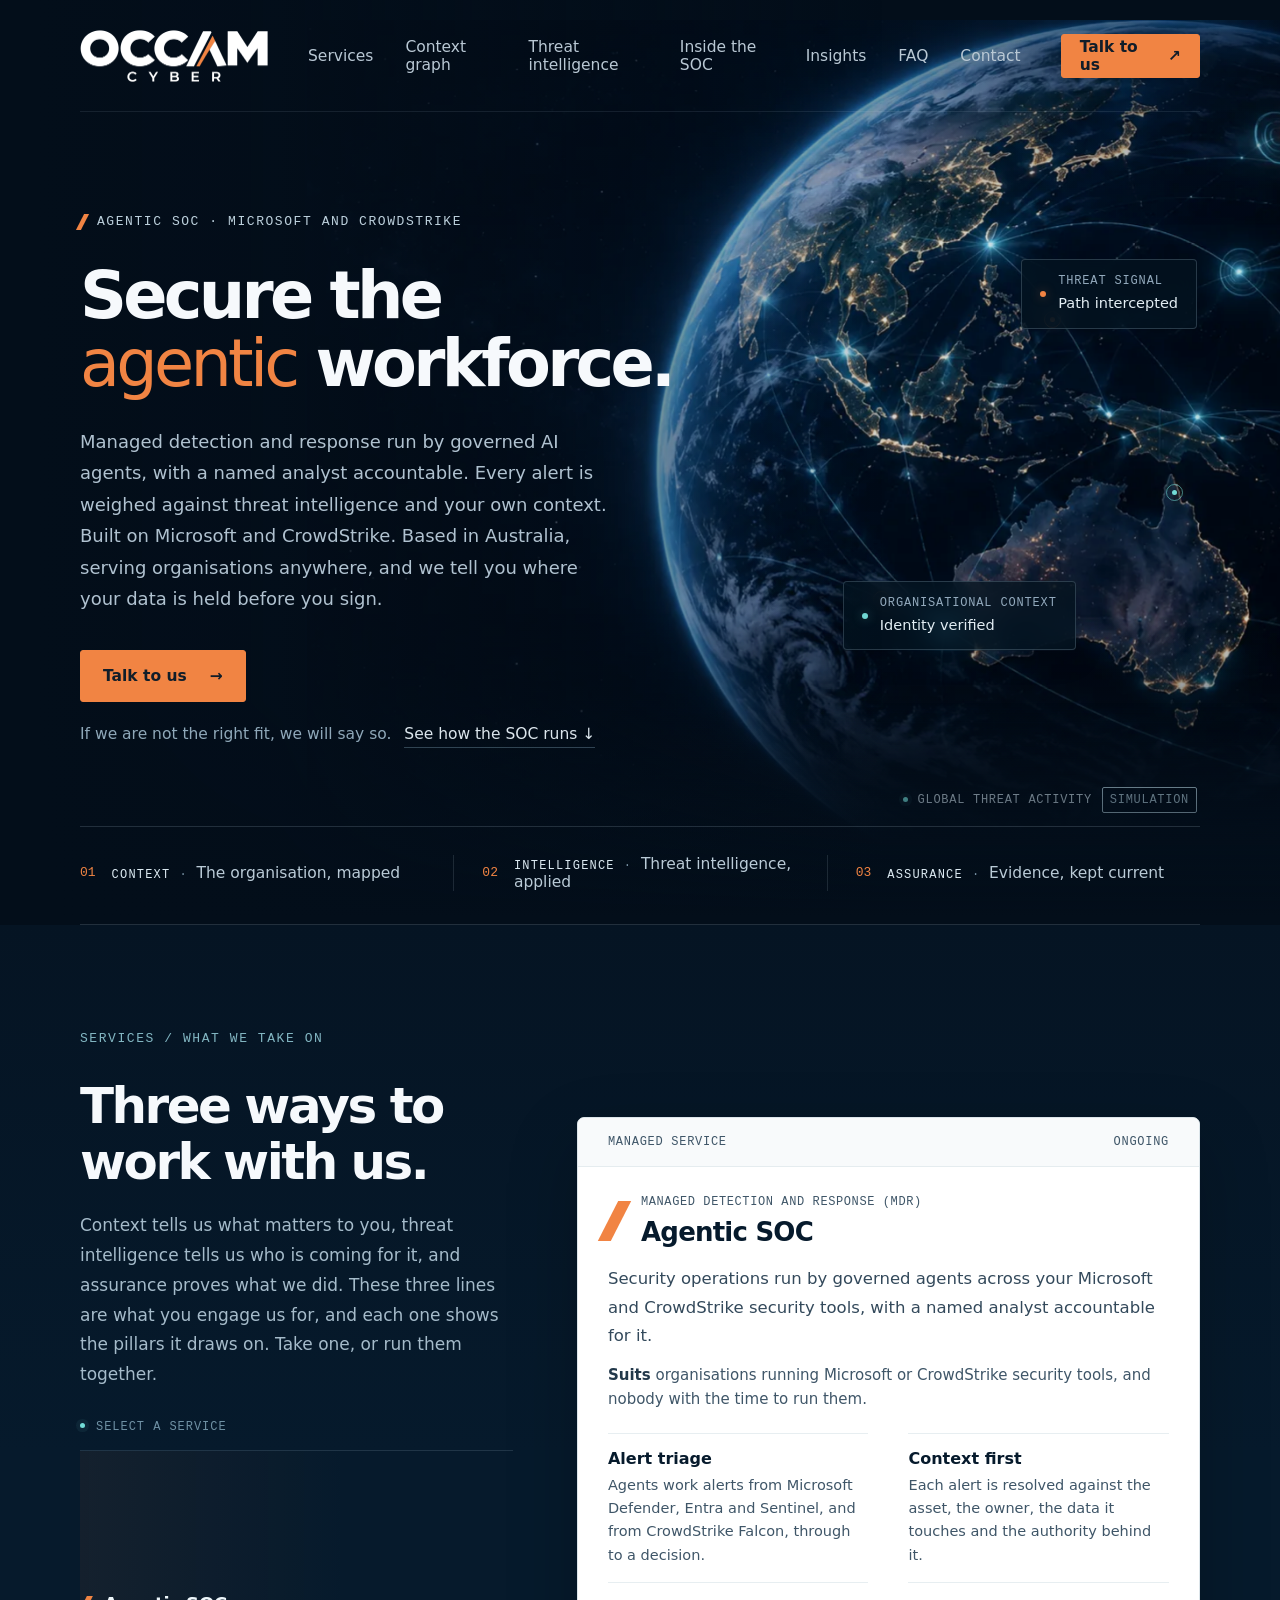
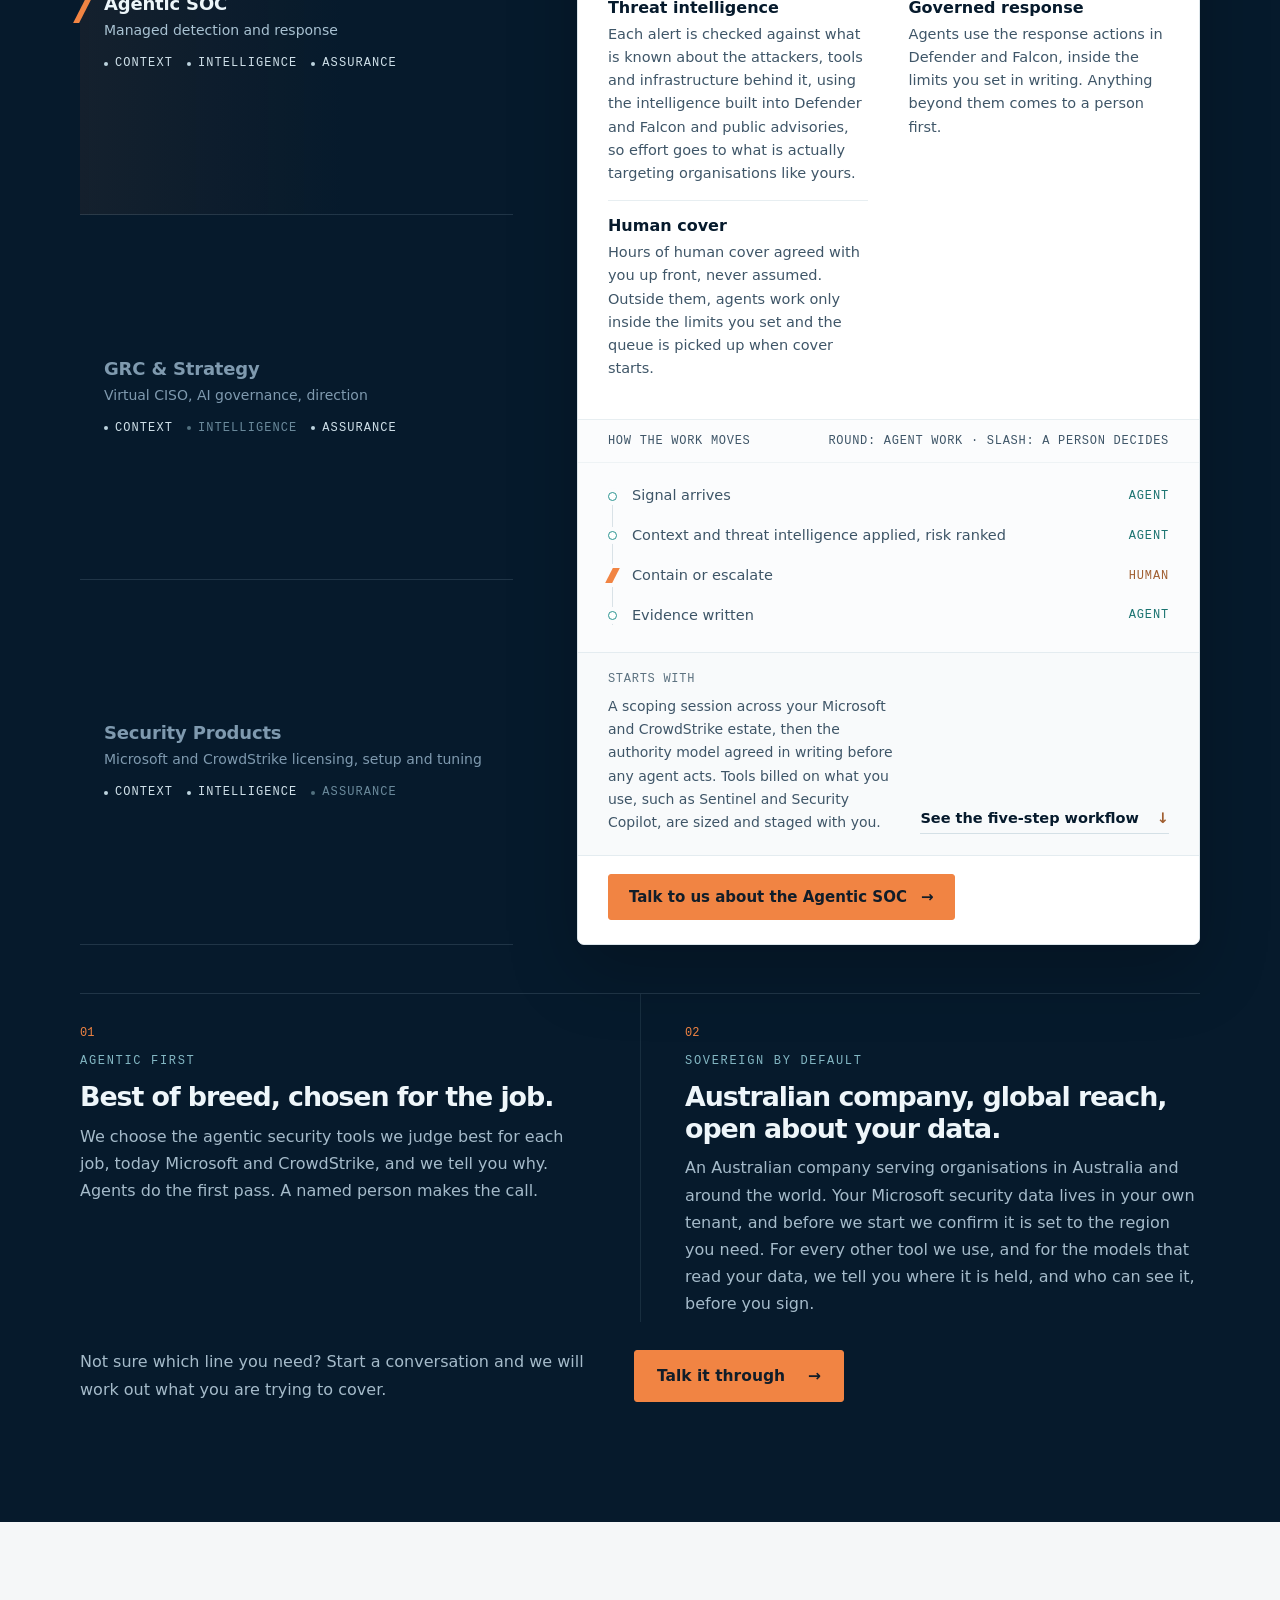
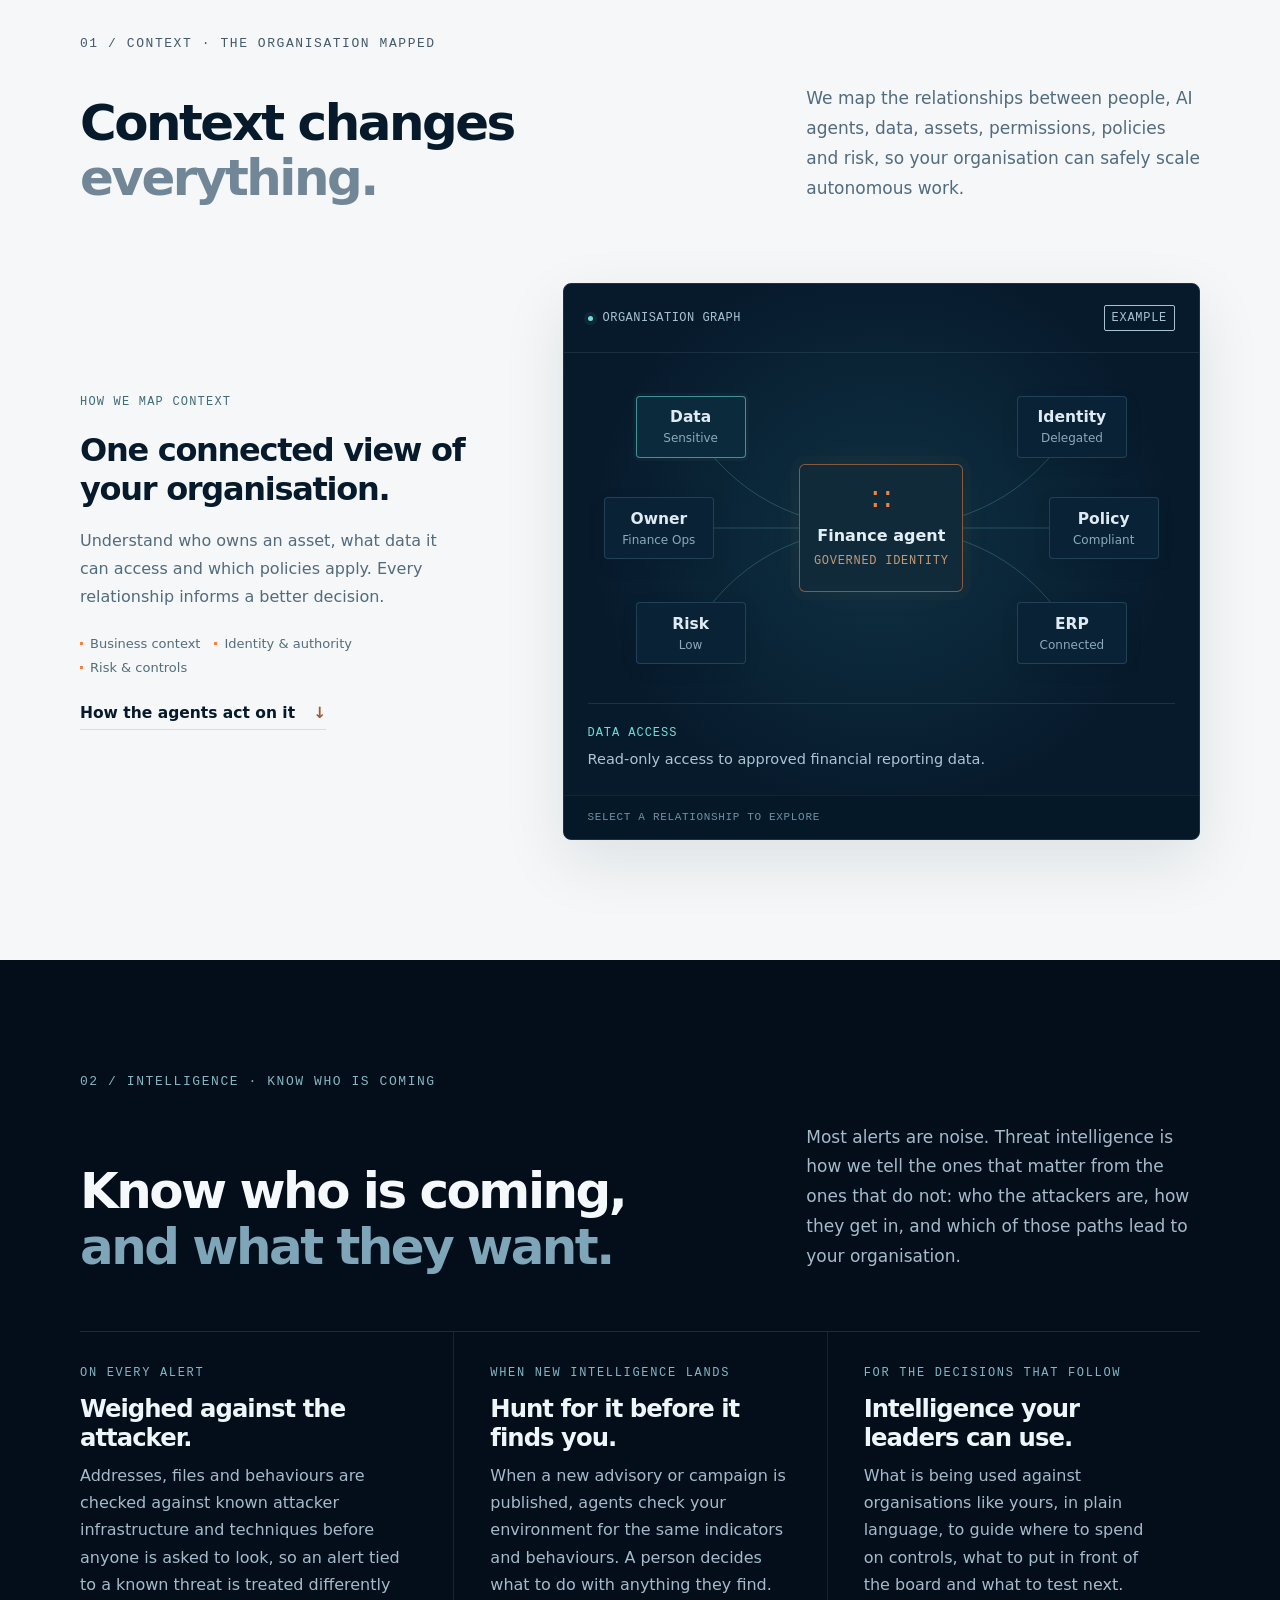
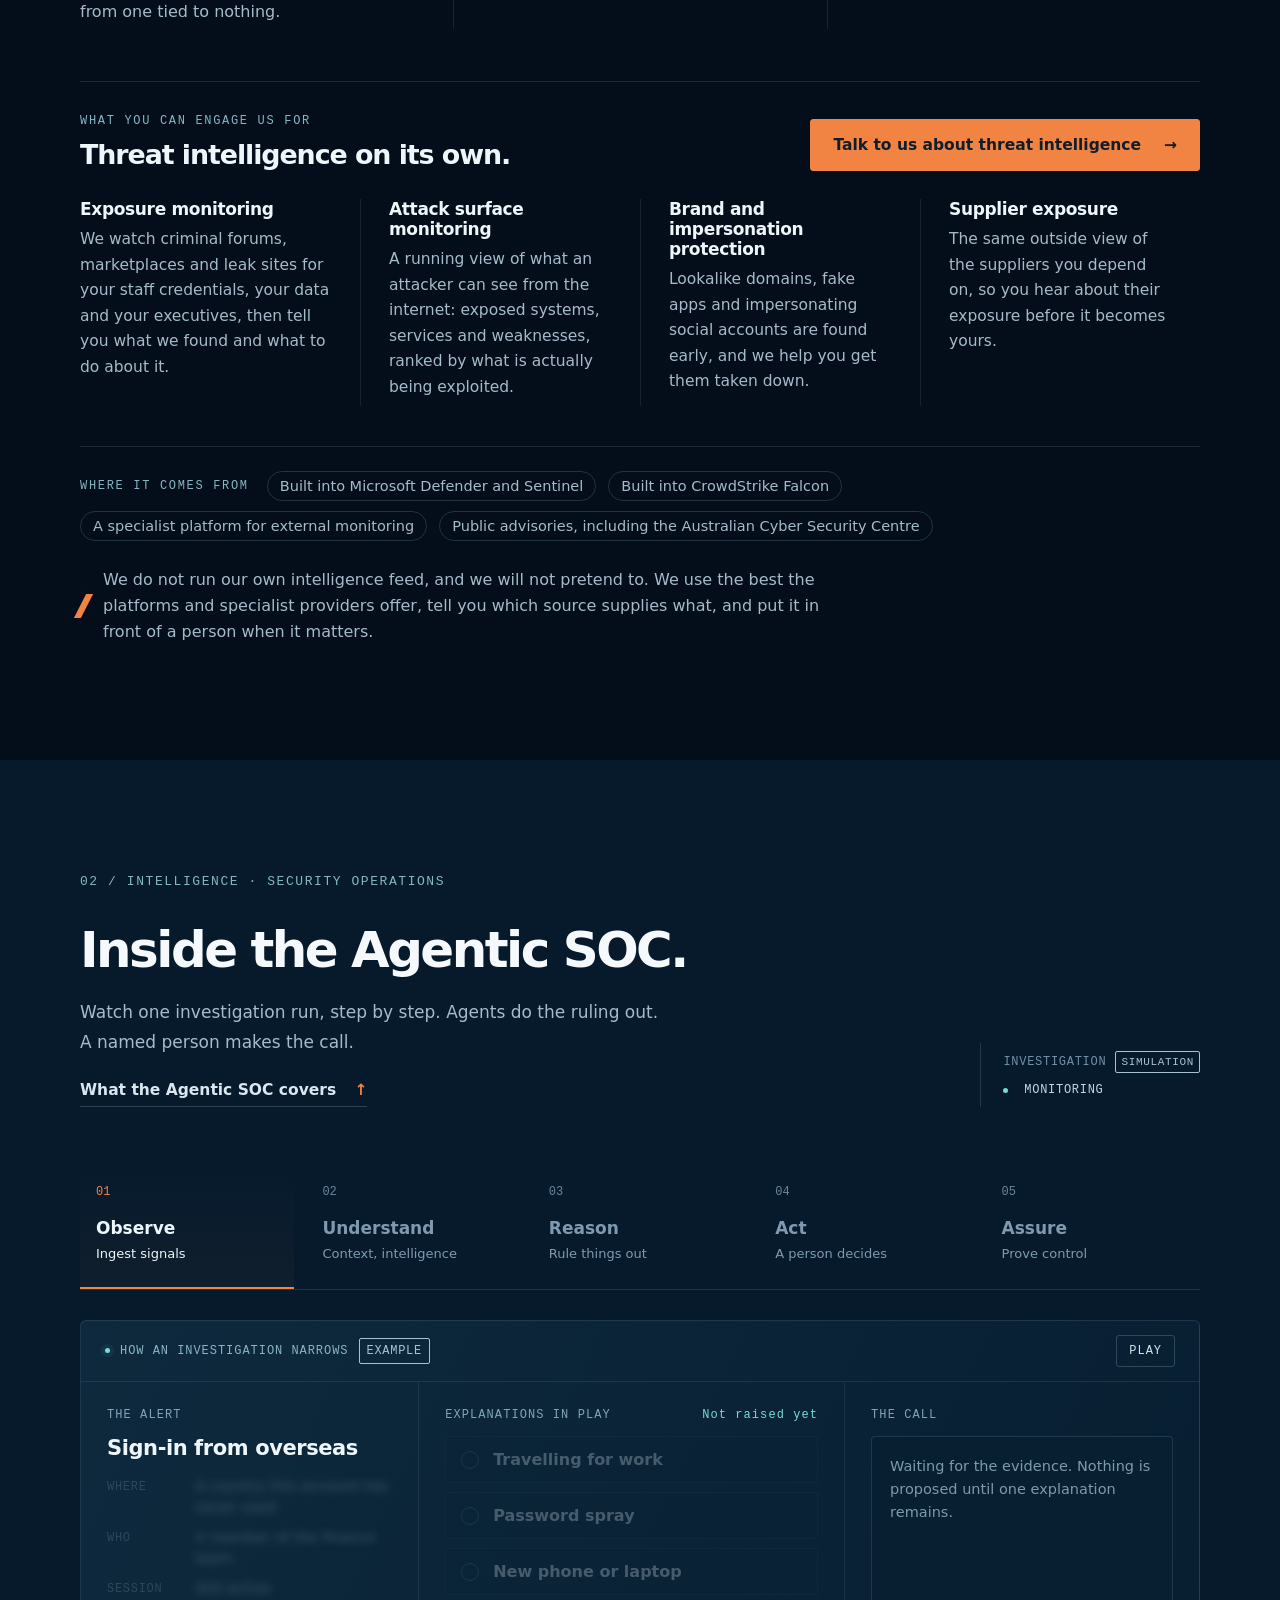
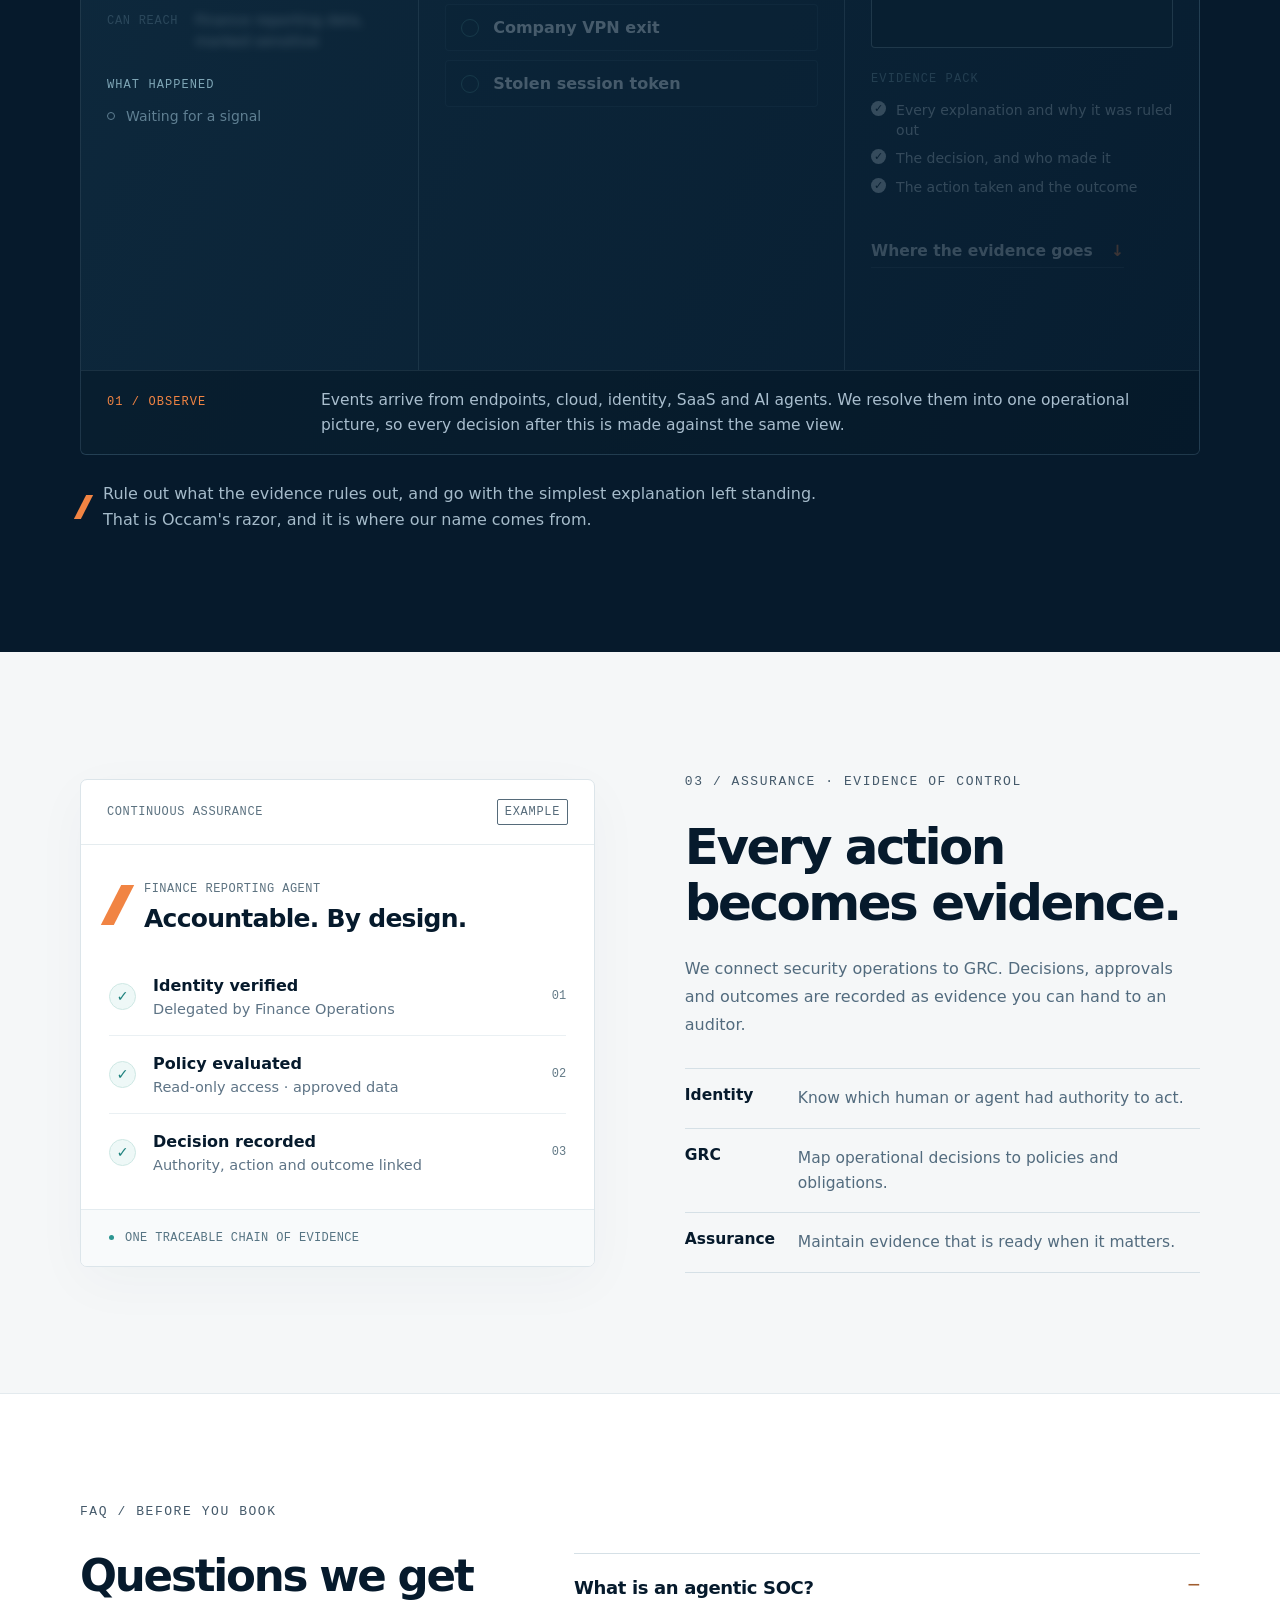
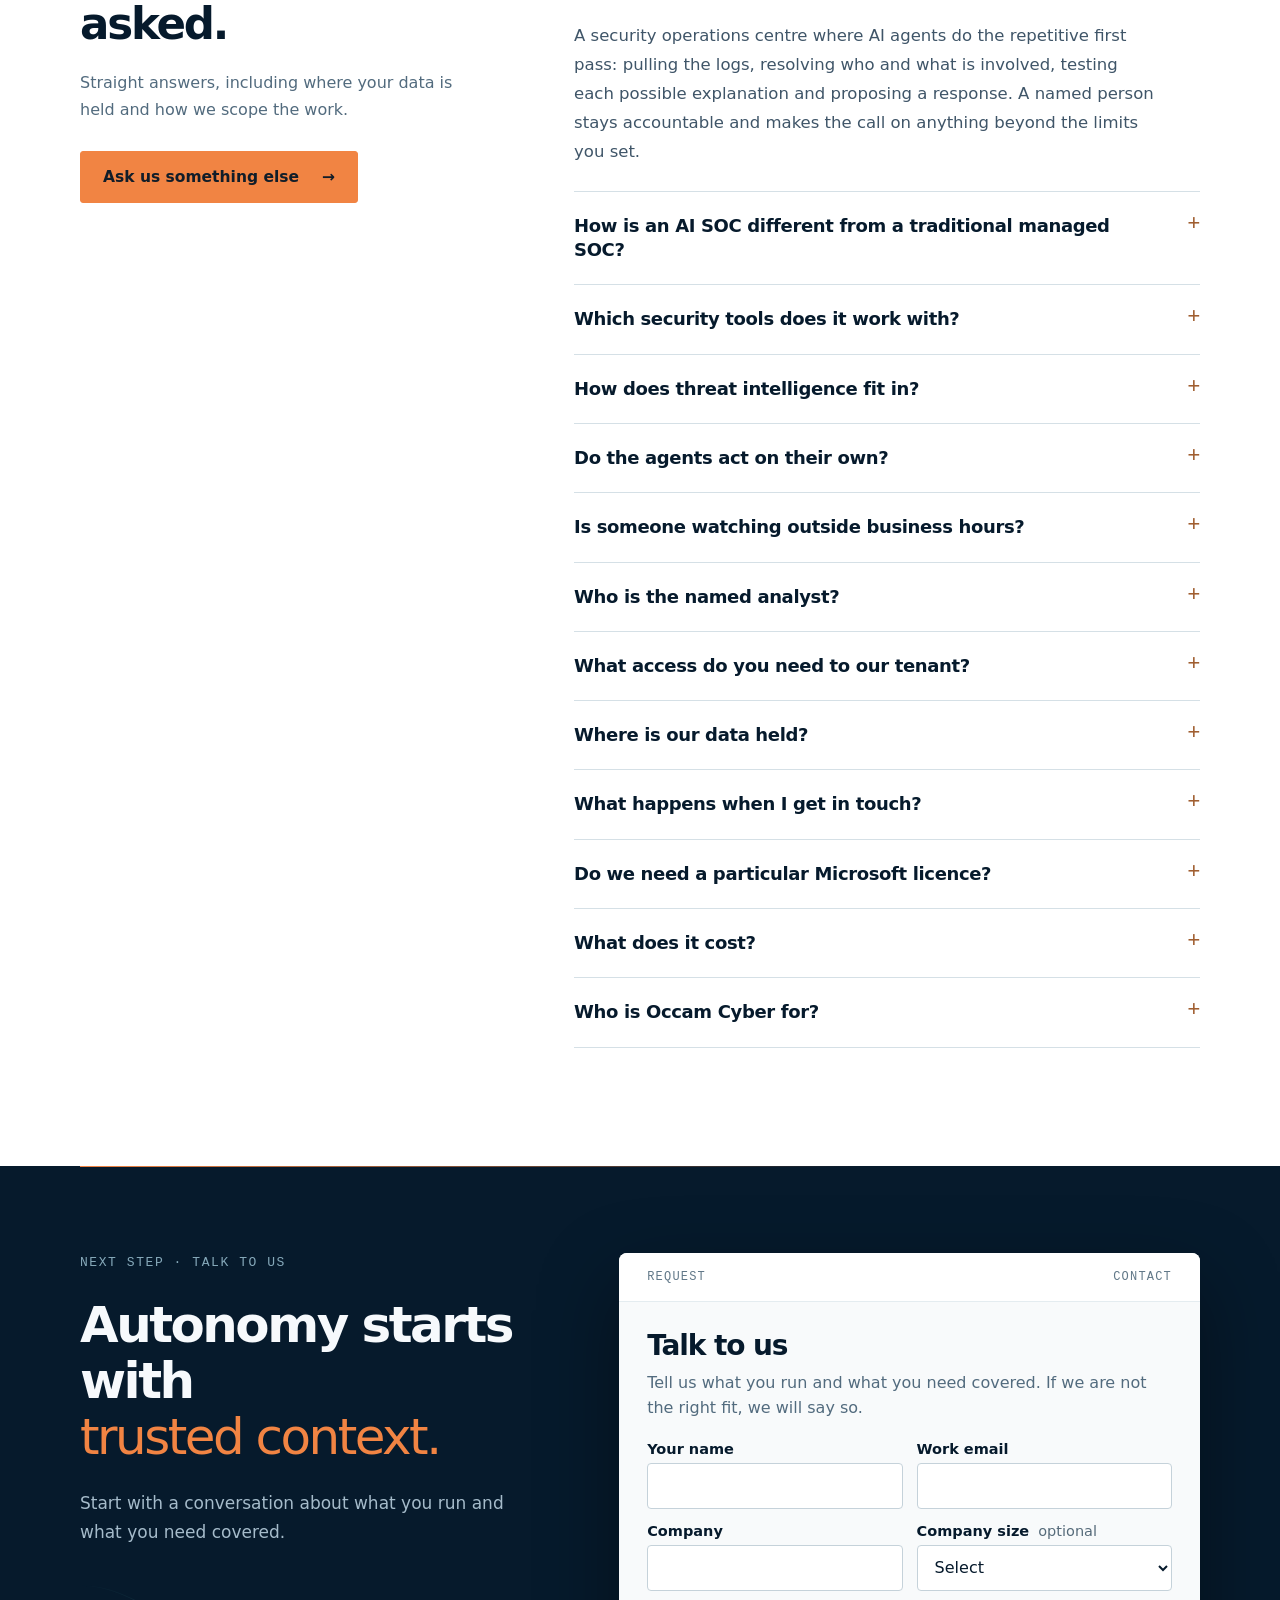
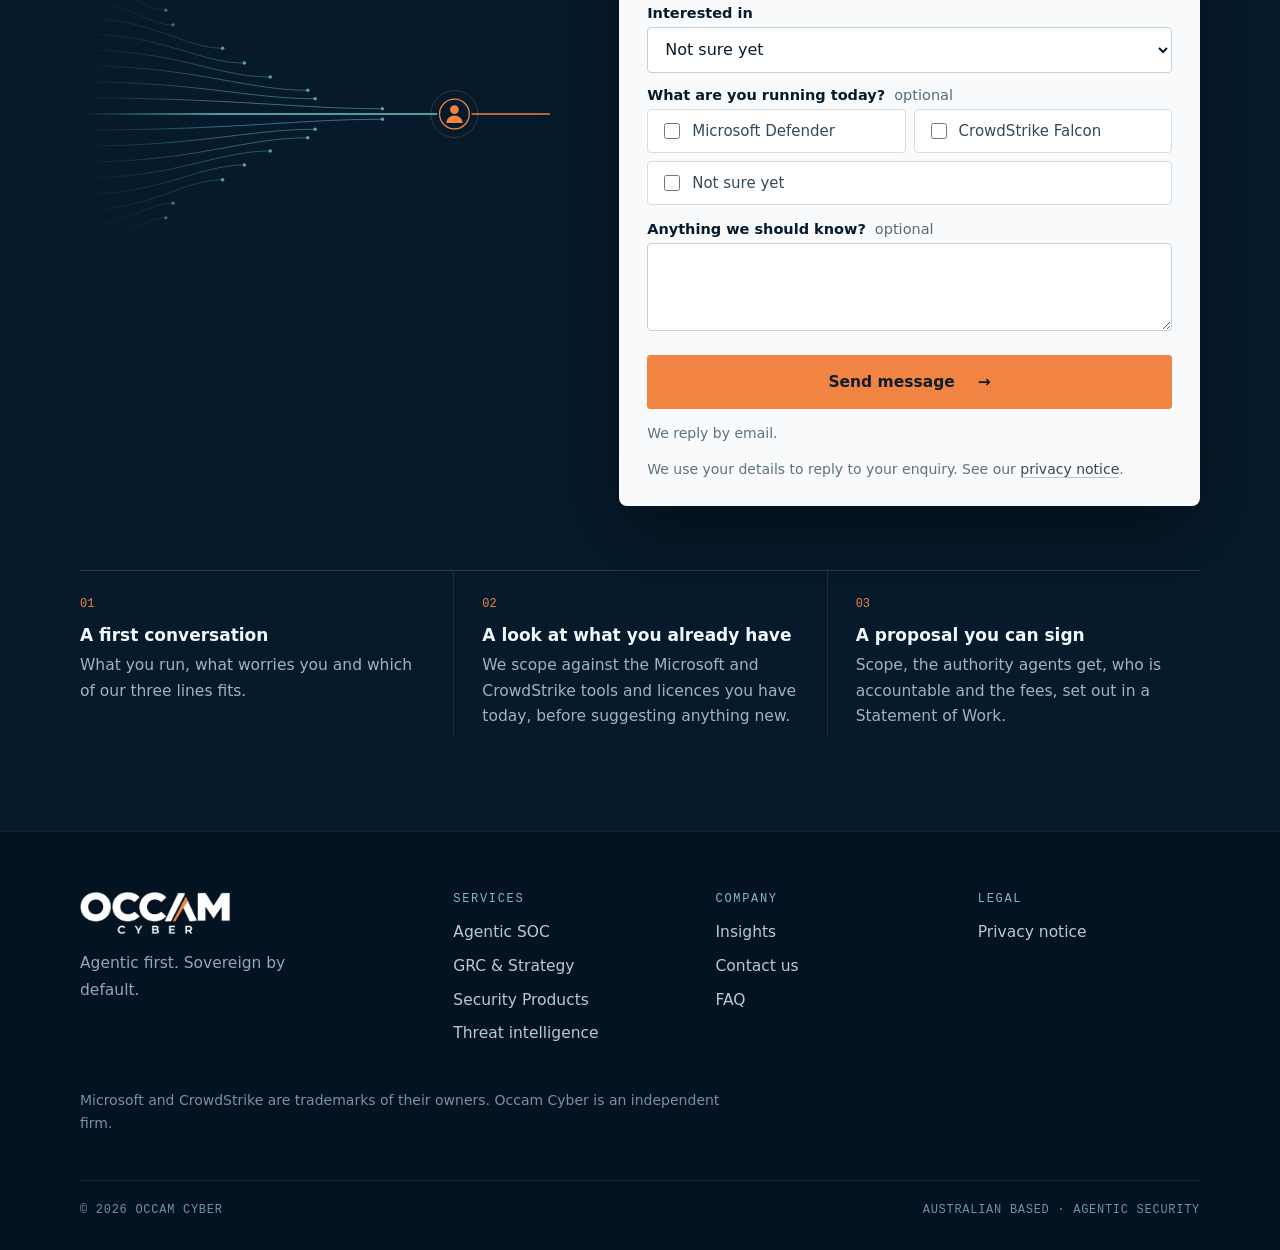
==== commit 18c99b98: "Say Australian company with a global offering; drop Australian team claim Co-Authored-By: Claude Son" ====
--- a/index.html
+++ b/index.html
@@ -4,7 +4,7 @@
     <meta charset="utf-8" />
     <meta name="viewport" content="width=device-width, initial-scale=1" />
     <title>Threat Intelligence-led Agentic SOC and MDR | Occam Cyber</title>
-    <meta name="description" content="Threat intelligence led managed detection and response for Australian organisations, run by governed AI agents on Microsoft and CrowdStrike. Talk to us." />
+    <meta name="description" content="Threat intelligence led managed detection and response from an Australian company, for organisations anywhere. Governed AI agents on Microsoft and CrowdStrike." />
     <meta name="robots" content="index,follow,max-image-preview:large" />
     <link rel="canonical" href="https://occamcyber.com.au/" />
     <link rel="alternate" hreflang="en-au" href="https://occamcyber.com.au/" />
@@ -13,7 +13,7 @@
     <meta property="og:site_name" content="Occam Cyber" />
     <meta property="og:locale" content="en_AU" />
     <meta property="og:title" content="Threat Intelligence-led Agentic SOC and MDR | Occam Cyber" />
-    <meta property="og:description" content="Threat intelligence led managed detection and response for Australian organisations, run by governed AI agents on Microsoft and CrowdStrike. Talk to us." />
+    <meta property="og:description" content="Threat intelligence led managed detection and response from an Australian company, for organisations anywhere. Governed AI agents on Microsoft and CrowdStrike." />
     <meta property="og:url" content="https://occamcyber.com.au/" />
     <meta property="og:image" content="https://occamcyber.com.au/assets/og-image.jpg" />
     <meta property="og:image:width" content="1200" />
@@ -21,7 +21,7 @@
     <meta property="og:image:alt" content="Occam Cyber. Agentic first. Sovereign by default. AI SOC on Microsoft and CrowdStrike." />
     <meta name="twitter:card" content="summary_large_image" />
     <meta name="twitter:title" content="Threat Intelligence-led Agentic SOC and MDR | Occam Cyber" />
-    <meta name="twitter:description" content="Threat intelligence led managed detection and response for Australian organisations, run by governed AI agents on Microsoft and CrowdStrike. Talk to us." />
+    <meta name="twitter:description" content="Threat intelligence led managed detection and response from an Australian company, for organisations anywhere. Governed AI agents on Microsoft and CrowdStrike." />
     <meta name="twitter:image" content="https://occamcyber.com.au/assets/og-image.jpg" />
     <link rel="icon" type="image/svg+xml" href="favicon.svg" />
     <link rel="icon" type="image/png" sizes="192x192" href="icon-192.png" />
@@ -32,7 +32,7 @@
     <link rel="preload" as="font" type="font/woff2" href="assets/fonts/dm-mono-var-latin.woff2" crossorigin />
     <link rel="stylesheet" href="styles.css" />
     <script>document.documentElement.classList.add('has-js');</script>
-    <script type="application/ld+json">{"@context":"https://schema.org","@graph":[{"@type":"Organization","@id":"https://occamcyber.com.au/#org","name":"Occam Cyber","url":"https://occamcyber.com.au/","logo":{"@type":"ImageObject","url":"https://occamcyber.com.au/icon-512.png","width":512,"height":512},"description":"Occam Cyber is an Australian cyber security firm that provides an agentic SOC on Microsoft and CrowdStrike tools, with a named analyst accountable for the decisions it makes.","areaServed":{"@type":"Country","name":"Australia"},"knowsAbout":["Managed detection and response","AI SOC","Agentic security operations","Microsoft Defender","Microsoft Sentinel","CrowdStrike Falcon","Virtual CISO","AI governance","Essential Eight","Threat intelligence","Threat hunting"]},{"@type":"WebSite","@id":"https://occamcyber.com.au/#website","url":"https://occamcyber.com.au/","name":"Occam Cyber","inLanguage":"en-AU","publisher":{"@id":"https://occamcyber.com.au/#org"}},{"@type":"Service","@id":"https://occamcyber.com.au/#service-agentic-soc","name":"Agentic SOC","serviceType":"Managed detection and response","description":"Security operations delivered by governed AI agents across Microsoft and CrowdStrike security tools, with a named analyst accountable.","provider":{"@id":"https://occamcyber.com.au/#org"},"areaServed":{"@type":"Country","name":"Australia"}},{"@type":"Service","@id":"https://occamcyber.com.au/#service-threat-intelligence","name":"Threat intelligence","serviceType":"Threat intelligence and external threat monitoring","description":"Exposure monitoring, attack surface monitoring, brand and impersonation protection and supplier exposure, with a named person accountable for what is acted on.","provider":{"@id":"https://occamcyber.com.au/#org"},"areaServed":{"@type":"Country","name":"Australia"}},{"@type":"Service","@id":"https://occamcyber.com.au/#service-grc-strategy","name":"GRC & Strategy","serviceType":"Virtual CISO and AI governance","description":"Risk, policy and oversight for organisations adopting AI and agents, with someone accountable for the direction.","provider":{"@id":"https://occamcyber.com.au/#org"},"areaServed":{"@type":"Country","name":"Australia"}},{"@type":"Service","@id":"https://occamcyber.com.au/#service-security-products","name":"Security Products","serviceType":"Microsoft and CrowdStrike licensing, onboarding, tuning and co-management","description":"Microsoft and CrowdStrike security licences arranged and managed on your behalf, with onboarding, tuning and co-management.","provider":{"@id":"https://occamcyber.com.au/#org"},"areaServed":{"@type":"Country","name":"Australia"}}]}</script>
+    <script type="application/ld+json">{"@context":"https://schema.org","@graph":[{"@type":"Organization","@id":"https://occamcyber.com.au/#org","name":"Occam Cyber","url":"https://occamcyber.com.au/","logo":{"@type":"ImageObject","url":"https://occamcyber.com.au/icon-512.png","width":512,"height":512},"description":"Occam Cyber is an Australian cyber security firm serving organisations worldwide, providing an agentic SOC on Microsoft and CrowdStrike tools, with a named analyst accountable for the decisions it makes.","areaServed":["Australia","Worldwide"],"knowsAbout":["Managed detection and response","AI SOC","Agentic security operations","Microsoft Defender","Microsoft Sentinel","CrowdStrike Falcon","Virtual CISO","AI governance","Essential Eight","Threat intelligence","Threat hunting"]},{"@type":"WebSite","@id":"https://occamcyber.com.au/#website","url":"https://occamcyber.com.au/","name":"Occam Cyber","inLanguage":"en-AU","publisher":{"@id":"https://occamcyber.com.au/#org"}},{"@type":"Service","@id":"https://occamcyber.com.au/#service-agentic-soc","name":"Agentic SOC","serviceType":"Managed detection and response","description":"Security operations delivered by governed AI agents across Microsoft and CrowdStrike security tools, with a named analyst accountable.","provider":{"@id":"https://occamcyber.com.au/#org"},"areaServed":["Australia","Worldwide"]},{"@type":"Service","@id":"https://occamcyber.com.au/#service-threat-intelligence","name":"Threat intelligence","serviceType":"Threat intelligence and external threat monitoring","description":"Exposure monitoring, attack surface monitoring, brand and impersonation protection and supplier exposure, with a named person accountable for what is acted on.","provider":{"@id":"https://occamcyber.com.au/#org"},"areaServed":["Australia","Worldwide"]},{"@type":"Service","@id":"https://occamcyber.com.au/#service-grc-strategy","name":"GRC & Strategy","serviceType":"Virtual CISO and AI governance","description":"Risk, policy and oversight for organisations adopting AI and agents, with someone accountable for the direction.","provider":{"@id":"https://occamcyber.com.au/#org"},"areaServed":["Australia","Worldwide"]},{"@type":"Service","@id":"https://occamcyber.com.au/#service-security-products","name":"Security Products","serviceType":"Microsoft and CrowdStrike licensing, onboarding, tuning and co-management","description":"Microsoft and CrowdStrike security licences arranged and managed on your behalf, with onboarding, tuning and co-management.","provider":{"@id":"https://occamcyber.com.au/#org"},"areaServed":["Australia","Worldwide"]}]}</script>
   </head>
   <body data-leadgen="v1">
     
@@ -56,7 +56,7 @@
         <div class="hero-copy" id="main-content">
           <div class="eyebrow"><span class="brand-slash" aria-hidden="true"></span> AGENTIC SOC · MICROSOFT AND CROWDSTRIKE</div>
           <h1 id="hero-title"><span>Secure the</span><span><em>agentic</em> workforce.</span></h1>
-          <p>Managed detection and response run by governed AI agents, with a named analyst accountable. Every alert is weighed against threat intelligence and your own context. Built on Microsoft and CrowdStrike, and we tell you where your data is held before you sign.</p>
+          <p>Managed detection and response run by governed AI agents, with a named analyst accountable. Every alert is weighed against threat intelligence and your own context. Built on Microsoft and CrowdStrike. Based in Australia, serving organisations anywhere, and we tell you where your data is held before you sign.</p>
           <div class="hero-actions">
             <a class="button button-primary" href="#contact" data-lead-intent="talk" data-lead-cta="hero-talk">Talk to us <span aria-hidden="true">→</span></a>
           </div>
@@ -178,7 +178,7 @@
 
           <div data-reveal class="commitments" aria-label="Our two commitments">
             <div class="commitment"><span class="commitment-num">01</span><small>AGENTIC FIRST</small><h3>Best of breed, chosen for the job.</h3><p>We choose the agentic security tools we judge best for each job, today Microsoft and CrowdStrike, and we tell you why. Agents do the first pass. A named person makes the call.</p></div>
-            <div class="commitment"><span class="commitment-num">02</span><small>SOVEREIGN BY DEFAULT</small><h3>Australian, and open about your data.</h3><p>An Australian company and team. Your Microsoft security data lives in your own tenant, and before we start we confirm it is set to an Australian region. For every other tool we use, and for the models that read your data, we tell you where it is held before you sign.</p></div>
+            <div class="commitment"><span class="commitment-num">02</span><small>SOVEREIGN BY DEFAULT</small><h3>Australian company, global reach, open about your data.</h3><p>An Australian company serving organisations in Australia and around the world. Your Microsoft security data lives in your own tenant, and before we start we confirm it is set to the region you need. For every other tool we use, and for the models that read your data, we tell you where it is held, and who can see it, before you sign.</p></div>
           </div>
 
           <div class="services-cta">
@@ -380,11 +380,11 @@
             <details class="faq-item"><summary>Is someone watching outside business hours?</summary><div class="faq-a"><p>Not by default. Hours of human cover are agreed with you up front, and we tell you plainly what agents do, and what waits for a person, outside those hours.</p></div></details>
             <details class="faq-item"><summary>Who is the named analyst?</summary><div class="faq-a"><p>A named person on our team who is accountable for your service and for the decisions made on it. You are told who it is before work starts.</p></div></details>
             <details class="faq-item"><summary>What access do you need to our tenant?</summary><div class="faq-a"><p>The minimum needed, agreed in writing before any agent acts. You keep ownership of the tenant.</p></div></details>
-            <details class="faq-item"><summary>Where is our data held?</summary><div class="faq-a"><p>Your Microsoft security data lives in your own tenant. Before we start we confirm it is set to an Australian region, and we tell you about any service that processes it elsewhere. For every other tool we use, including CrowdStrike Falcon, we tell you where your data is held before you sign, along with where the models that read your data run and where evidence packs are stored. We are an Australian company with an Australian team.</p></div></details>
+            <details class="faq-item"><summary>Where is our data held?</summary><div class="faq-a"><p>Your Microsoft security data lives in your own tenant. Before we start we confirm it is set to the region you need, an Australian region for Australian customers, and we tell you about any service that processes it elsewhere. For every other tool we use, including CrowdStrike Falcon, we tell you where your data is held before you sign, along with where the models that read your data run and where evidence packs are stored. We are an Australian company, and before you sign we tell you where our analysts work and who can see what.</p></div></details>
             <details class="faq-item"><summary>What happens when I get in touch?</summary><div class="faq-a"><p>You send a short request and we reply by email to arrange a conversation about what you run and what you need covered. If we are not the right fit, we will say so.</p></div></details>
             <details class="faq-item"><summary>Do we need a particular Microsoft licence?</summary><div class="faq-a"><p>We do not start from a licence requirement. We scope against what you have today and tell you before anything costs extra. Some capabilities need specific plans, and some, such as Sentinel and Security Copilot, are billed on what you use, so we size and stage those with you.</p></div></details>
             <details class="faq-item"><summary>What does it cost?</summary><div class="faq-a"><p>It depends on what you run and what you need covered, so we scope it first and put the fees in a Statement of Work you can sign. Anything that costs extra, including Microsoft usage-based billing, we show you before you commit.</p></div></details>
-            <details class="faq-item"><summary>Who is Occam Cyber for?</summary><div class="faq-a"><p>Mid-sized Australian organisations, roughly 50 to 500 people, that run Microsoft or CrowdStrike security tools and do not have the team to run them.</p></div></details>
+            <details class="faq-item"><summary>Who is Occam Cyber for?</summary><div class="faq-a"><p>Mid-sized organisations, roughly 50 to 500 people, that run Microsoft or CrowdStrike security tools and do not have the team to run them. We are based in Australia and work with organisations around the world.</p></div></details>
           </div>
         </div>
       </section>
--- a/styles.css
+++ b/styles.css
@@ -18,24 +18,24 @@
 
 :root{--ink:#061a2c;--night:#030e1a;--paper:#f5f7f8;--white:#f6f9fc;--orange:#f18443;--cyan:#73dcd7;--muted:#a6b8c8;--gutter:clamp(24px,6.25vw,120px);--mono:'DM Mono',ui-monospace,SFMono-Regular,'Cascadia Mono',Consolas,monospace;--body:Manrope,'Segoe UI',system-ui,Arial,sans-serif}
 *{box-sizing:border-box}html{scroll-behavior:smooth;scroll-padding-top:30px}body{margin:0;color:var(--ink);background:var(--night);font-family:var(--body);-webkit-font-smoothing:antialiased}button,a{-webkit-tap-highlight-color:transparent}button{font:inherit}a{color:inherit;text-decoration:none}button,a{touch-action:manipulation}button:focus-visible,a:focus-visible,[tabindex]:focus-visible{outline:3px solid var(--orange);outline-offset:6px}p{line-height:1.75}h1,h2,h3,p{margin:0}button{cursor:pointer}::selection{background:#f1844370;color:inherit}.skip-link{position:absolute;left:20px;top:-70px;z-index:100;padding:16px;background:var(--white);color:var(--ink)}.skip-link:focus{top:16px}.sr-only{position:absolute;width:1px;height:1px;padding:0;margin:-1px;overflow:hidden;clip:rect(0 0 0 0);white-space:nowrap;border:0}.print-only{display:none}
-.site-header{position:absolute;top:0;left:0;right:0;height:112px;padding:0 var(--gutter);z-index:10;display:flex;align-items:center;gap:40px;color:var(--white)}.site-header::after{content:'';position:absolute;bottom:0;left:var(--gutter);right:var(--gutter);height:1px;background:#b3c7d51c}.brand{width:188px;display:block;flex:none}.brand-logo{width:100%;height:auto;display:block;overflow:hidden}nav{display:flex;align-items:center;gap:32px;margin-left:auto}nav a{font-size:14px;font-weight:500;color:#b9c8d4;transition:color .2s}nav a:hover{color:white}.header-cta{display:inline-flex;gap:25px;align-items:center;min-height:44px;padding:0 18px;border:1px solid #abbccc50;border-radius:3px;font-size:14px;font-weight:600;transition:background .2s,border-color .2s}.header-cta:hover{border-color:var(--orange);background:#f1844315}.header-cta span{color:var(--orange)}
-.hero{position:relative;min-height:840px;isolation:isolate;overflow:hidden;background:var(--night);color:var(--white);padding:212px var(--gutter) 177px}.hero::after{content:'';position:absolute;inset:0;z-index:-1;pointer-events:none;background:linear-gradient(90deg,#030e1a 3%,#030e1aeb 22%,#030e1a8c 42%,transparent 69%),linear-gradient(0deg,#030e1a 1%,transparent 24%)}.hero-copy{position:relative;z-index:2;width:min(58%,820px)}.eyebrow,.section-kicker,.live-label,.panel-label{font:400 12px/1.6 var(--mono);letter-spacing:.12em}.eyebrow{display:flex;align-items:center;gap:12px;color:#bdd1dd}.brand-slash{display:inline-block;width:10px;height:25px;background:var(--orange);transform:skewX(-27deg);flex-shrink:0}.eyebrow .brand-slash{height:16px;width:5px}.hero h1{font-size:clamp(55px,5.1vw,98px);line-height:1.05;font-weight:600;letter-spacing:-.057em;margin:28px 0}.hero h1>span{display:block}.hero h1 em{font-style:normal;color:var(--orange);font-weight:500}.hero h1>span:last-child{max-width:10.5em}.hero-copy>p{max-width:470px;color:#b0c2d0;font-size:18px;line-height:1.75}.hero-actions{display:flex;align-items:center;flex-wrap:wrap;gap:12px;margin-top:35px}.button{display:inline-flex;align-items:center;justify-content:center;gap:23px;min-height:52px;padding:0 22px;border-radius:3px;font-size:14px;font-weight:700;transition:background .2s,transform .2s,border-color .2s}.button-primary{background:var(--orange);color:#111d29;border:1px solid var(--orange)}.button-primary:hover{background:#ff9c63;border-color:#ff9c63;transform:translateY(-2px)}.button-quiet{border:1px solid #acbfce40;color:#dce6ed;background:#03101b33}.button-quiet:hover{border-color:#bdd5e0;color:white}.hero-metrics{position:absolute;bottom:0;left:var(--gutter);right:var(--gutter);z-index:2;display:grid;grid-template-columns:repeat(3,1fr);border-top:1px solid #b3c7d52e;border-bottom:1px solid #b3c7d52e;padding:28px 0 33px}.hero-metrics div{display:flex;align-items:center;gap:16px;font-size:14px;font-weight:500;color:#bacbd7}.hero-metrics div+div{padding-left:28px;border-left:1px solid #b3c7d526}.hero-metrics strong{font:12px var(--mono);color:var(--orange)}.hero-metrics em{font:400 11px var(--mono);font-style:normal;letter-spacing:.1em;color:#dceaf2}.hero-metrics em::after{content:'·';margin:0 5px 0 9px;color:#7791a3;letter-spacing:0}
-.hero-visual{--hero-x:0deg;--hero-y:0deg;position:absolute;z-index:-2;inset:20px -3% 80px 24%;perspective:1200px}.globe-shell{position:absolute;inset:0;transform:rotateX(var(--hero-y)) rotateY(var(--hero-x));transition:transform .35s ease-out}.hero-visual img{width:100%;height:100%;object-fit:cover;object-position:49% center;opacity:.88;animation:globe-breathe 18s ease-in-out infinite alternate;will-change:transform}.hero-visual::after{content:'';position:absolute;inset:0;background:linear-gradient(0deg,var(--night) 0%,transparent 28%),linear-gradient(180deg,#030e1a77 0%,transparent 25%);pointer-events:none}.visual-tag{position:absolute;z-index:3;display:flex;gap:12px;align-items:center;padding:13px 18px;border:1px solid #accddd38;border-radius:4px;background:#041320bc;box-shadow:0 8px 30px #0002;backdrop-filter:blur(12px)}.visual-tag small{display:block;font:10px/1.4 var(--mono);letter-spacing:.07em;color:#93aabd}.visual-tag b{display:block;font-size:13px;line-height:1.5;font-weight:500;color:#e2edf3;margin-top:3px}.tag-one{top:29%;right:12%}.tag-two{top:68%;right:24%}.tag-pulse{width:6px;height:6px;border-radius:50%;background:var(--orange);box-shadow:0 0 11px #f1844366}.tag-pulse.cyan{background:var(--cyan);box-shadow:0 0 11px #73dcd766}.threat-beacon{position:absolute;z-index:2;width:5px;height:5px;background:var(--orange);border-radius:50%;box-shadow:0 0 14px var(--orange)}.threat-beacon span{position:absolute;inset:-6px;border:1px solid #f1844380;border-radius:50%;animation:beacon 4s ease-out infinite}.beacon-one{top:36%;right:26%}.beacon-two{top:57%;right:14%;background:var(--cyan)}.beacon-two span{border-color:#73dcd790;animation-delay:-1.4s}.beacon-three{top:70%;right:43%}.beacon-three span{animation-delay:-2.7s}.simulation-note{position:absolute;z-index:3;right:12%;bottom:32px;display:flex;align-items:center;gap:10px;font:11px/1.5 var(--mono);letter-spacing:.06em;color:#c0d1dc}.demo-label{display:inline-block;font:10px/1.5 var(--mono);letter-spacing:.06em;padding:3px 7px;border:1px solid currentColor;border-radius:2px;opacity:.65}.status-dot{width:5px;height:5px;display:inline-block;background:var(--cyan);border-radius:50%;flex-shrink:0;box-shadow:0 0 0 4px #73dcd710}
-.section-shell{padding-left:var(--gutter);padding-right:var(--gutter)}.statement{padding-top:112px;padding-bottom:120px;background:var(--paper)}.section-kicker{color:#617888}.statement-grid{display:grid;grid-template-columns:1.25fr .75fr;gap:70px;align-items:end;margin-top:30px}.statement h2,.services h2,.soc-heading h2,.assurance h2,.closing h2{font-size:clamp(38px,3.9vw,64px);font-weight:600;letter-spacing:-.05em;line-height:1.12}.statement h2 span{color:#718797}.statement-grid>p{color:#526b7e;font-size:17px;max-width:460px;margin-bottom:4px}.context-layout{display:grid;grid-template-columns:.78fr 1.22fr;gap:75px;align-items:center;margin-top:76px}.live-label{color:#3f6b78;font-size:11px;letter-spacing:.1em}.context-copy h3{font-size:clamp(27px,2.5vw,40px);font-weight:600;line-height:1.2;letter-spacing:-.04em;margin:19px 0}.context-copy p{color:#526b7e;max-width:380px;font-size:16px}.context-principles{display:flex;flex-wrap:wrap;gap:9px 14px;margin-top:25px;max-width:360px}.context-principles span{font-size:12px;color:#536d7a;display:flex;align-items:center;gap:7px}.context-principles span::before{content:'';height:3px;width:3px;background:var(--orange)}.text-link{display:inline-flex;align-items:center;gap:18px;font-size:14px;font-weight:700;margin-top:29px;padding-bottom:7px;border-bottom:1px solid #d4e0e6}.text-link span{color:#a05e30}.text-link:hover{border-color:var(--orange)}
-.graph-card{position:relative;min-width:0;color:#e4eff5;border:1px solid #173348;border-radius:8px;background:radial-gradient(ellipse at 50% 45%,#0e3244 0%,#071a2c 65%);box-shadow:0 22px 65px #06203419;overflow:hidden}.graph-topline{display:flex;justify-content:space-between;align-items:center;padding:21px 24px;border-bottom:1px solid #97b8cb20;color:#a8c2d0;font:11px/1.5 var(--mono);letter-spacing:.04em}.graph-topline>span:first-child{display:flex;align-items:center;gap:10px}.graph-canvas{position:relative;height:350px;background-image:radial-gradient(#69839637 .7px,transparent .7px);background-size:22px 22px}.graph-connections{position:absolute;inset:0;width:100%;height:100%;overflow:visible}.graph-tracks path{fill:none;stroke:#73c8cd40;stroke-width:1;vector-effect:non-scaling-stroke}.graph-packets path{fill:none;stroke:#80ded6;stroke-width:1.4;stroke-dasharray:5 300;stroke-dashoffset:310;animation:packets 7s linear infinite;vector-effect:non-scaling-stroke}.graph-packets path:nth-child(even){animation-delay:-3s}.node{position:absolute;transform:translate(-50%,-50%);display:flex;flex-direction:column;align-items:center;justify-content:center;gap:5px;min-width:110px;min-height:62px;padding:10px;border:1px solid #6b99b442;border-radius:4px;color:#dfeaf2;background:#0a2235;font-size:14px;box-shadow:0 5px 20px #0001;transition:background .2s,border-color .2s,box-shadow .2s}.node span{font-weight:600}.node small{font-size:11px;color:#8baabb}.node:hover,.node.is-selected{border-color:#73dcd790;background:#0b2b3c;box-shadow:0 0 0 3px #73dcd709}.node-core{position:absolute;left:50%;top:50%;transform:translate(-50%,-50%);width:164px;height:128px;border:1px solid #f1844388;border-radius:6px;background:#102a39;display:flex;flex-direction:column;align-items:center;justify-content:center;box-shadow:0 0 0 8px #f1844305,0 0 42px #f1844309;animation:core-breathe 6s ease-in-out infinite}.agent-symbol{font:30px/1 var(--mono);color:var(--orange);margin-bottom:10px}.node-core b{font-size:15px;font-weight:600}.node-core small{font:9px/1.6 var(--mono);letter-spacing:.06em;color:#c49a78;margin-top:7px}.node-data{left:20%;top:21%}.node-identity{left:80%;top:21%}.node-policy{left:85%;top:50%}.node-erp{left:80%;top:80%}.node-risk{left:20%;top:80%}.node-owner{left:15%;top:50%}.graph-detail{margin:0 24px;padding:17px 0;border-top:1px solid #97b8cb25;min-height:92px}.graph-detail>span{font:10px/1.5 var(--mono);letter-spacing:.08em;color:var(--cyan)}.graph-detail p{font-size:13px;line-height:1.6;margin-top:6px;color:#adc5d2}.graph-footer{display:flex;justify-content:space-between;gap:10px;padding:13px 24px;background:#05162480;border-top:1px solid #97b8cb15;font:9px/1.5 var(--mono);letter-spacing:.06em;color:#6f91a4}
-.services{padding:104px 0 118px;color:var(--white);background:linear-gradient(180deg,#051423,#061a2c 24%)}.services .section-kicker{color:#83b7c3}.services-layout{margin-top:30px}.has-js .services-layout{display:grid;grid-template-columns:.82fr 1.18fr;gap:clamp(40px,5vw,75px);align-items:stretch}.services-copy{display:flex;flex-direction:column;min-width:0}.services-copy>p{font-size:17px;color:#a5bbca;max-width:470px;margin-top:20px}.service-list{display:none;flex:1;flex-direction:column;justify-content:center;margin-top:14px;border-top:1px solid #8eabbc30}.has-js .service-list{display:flex}.service-choice{display:grid;flex:1;grid-template-columns:6px minmax(0,1fr);align-items:start;align-content:center;column-gap:18px;text-align:left;border:0;border-bottom:1px solid #8eabbc30;background:transparent;color:#7f9aaf;padding:22px 10px 21px 0;transition:color .2s,background .2s}.service-choice .brand-slash{width:6px;height:27px;opacity:0;transition:opacity .2s;margin-top:3px}.service-choice b{display:block;font-size:18px;font-weight:600;letter-spacing:-.01em}.service-choice small{display:block;font-size:12.5px;line-height:1.5;margin-top:6px}.service-choice:hover{color:#fff;background:#aac5d406}.service-choice.is-active{color:#edf6fa;background:linear-gradient(90deg,#f184430f,transparent 62%)}.service-choice.is-active .brand-slash{opacity:1}.service-choice.is-active small{color:#a9c2d2}/* Dim pillar chip: #6b8a9c measures 4.82:1 on the #061a2c ground the chips actually sit on
+.site-header{position:absolute;top:0;left:0;right:0;height:112px;padding:0 var(--gutter);z-index:10;display:flex;align-items:center;gap:40px;color:var(--white)}.site-header::after{content:'';position:absolute;bottom:0;left:var(--gutter);right:var(--gutter);height:1px;background:#b3c7d51c}.brand{width:188px;display:block;flex:none}.brand-logo{width:100%;height:auto;display:block;overflow:hidden}nav{display:flex;align-items:center;gap:32px;margin-left:auto}nav a{font-size:15.5px;font-weight:500;color:#b9c8d4;transition:color .2s}nav a:hover{color:white}.header-cta{display:inline-flex;gap:25px;align-items:center;min-height:44px;padding:0 18px;border:1px solid #abbccc50;border-radius:3px;font-size:15.5px;font-weight:600;transition:background .2s,border-color .2s}.header-cta:hover{border-color:var(--orange);background:#f1844315}.header-cta span{color:var(--orange)}
+.hero{position:relative;min-height:840px;isolation:isolate;overflow:hidden;background:var(--night);color:var(--white);padding:212px var(--gutter) 177px}.hero::after{content:'';position:absolute;inset:0;z-index:-1;pointer-events:none;background:linear-gradient(90deg,#030e1a 3%,#030e1aeb 22%,#030e1a8c 42%,transparent 69%),linear-gradient(0deg,#030e1a 1%,transparent 24%)}.hero-copy{position:relative;z-index:2;width:min(58%,820px)}.eyebrow,.section-kicker,.live-label,.panel-label{font:400 13px/1.6 var(--mono);letter-spacing:.12em}.eyebrow{display:flex;align-items:center;gap:12px;color:#bdd1dd}.brand-slash{display:inline-block;width:10px;height:25px;background:var(--orange);transform:skewX(-27deg);flex-shrink:0}.eyebrow .brand-slash{height:16px;width:5px}.hero h1{font-size:clamp(55px,5.1vw,98px);line-height:1.05;font-weight:600;letter-spacing:-.057em;margin:28px 0}.hero h1>span{display:block}.hero h1 em{font-style:normal;color:var(--orange);font-weight:500}.hero h1>span:last-child{max-width:10.5em}.hero-copy>p{max-width:470px;color:#b0c2d0;font-size:18px;line-height:1.75}.hero-actions{display:flex;align-items:center;flex-wrap:wrap;gap:12px;margin-top:35px}.button{display:inline-flex;align-items:center;justify-content:center;gap:23px;min-height:52px;padding:0 22px;border-radius:3px;font-size:15.5px;font-weight:700;transition:background .2s,transform .2s,border-color .2s}.button-primary{background:var(--orange);color:#111d29;border:1px solid var(--orange)}.button-primary:hover{background:#ff9c63;border-color:#ff9c63;transform:translateY(-2px)}.button-quiet{border:1px solid #acbfce40;color:#dce6ed;background:#03101b33}.button-quiet:hover{border-color:#bdd5e0;color:white}.hero-metrics{position:absolute;bottom:0;left:var(--gutter);right:var(--gutter);z-index:2;display:grid;grid-template-columns:repeat(3,1fr);border-top:1px solid #b3c7d52e;border-bottom:1px solid #b3c7d52e;padding:28px 0 33px}.hero-metrics div{display:flex;align-items:center;gap:16px;font-size:15.5px;font-weight:500;color:#bacbd7}.hero-metrics div+div{padding-left:28px;border-left:1px solid #b3c7d526}.hero-metrics strong{font:13px var(--mono);color:var(--orange)}.hero-metrics em{font:400 12px var(--mono);font-style:normal;letter-spacing:.1em;color:#dceaf2}.hero-metrics em::after{content:'·';margin:0 5px 0 9px;color:#7791a3;letter-spacing:0}
+.hero-visual{--hero-x:0deg;--hero-y:0deg;position:absolute;z-index:-2;inset:20px -3% 80px 24%;perspective:1200px}.globe-shell{position:absolute;inset:0;transform:rotateX(var(--hero-y)) rotateY(var(--hero-x));transition:transform .35s ease-out}.hero-visual img{width:100%;height:100%;object-fit:cover;object-position:49% center;opacity:.88;animation:globe-breathe 18s ease-in-out infinite alternate;will-change:transform}.hero-visual::after{content:'';position:absolute;inset:0;background:linear-gradient(0deg,var(--night) 0%,transparent 28%),linear-gradient(180deg,#030e1a77 0%,transparent 25%);pointer-events:none}.visual-tag{position:absolute;z-index:3;display:flex;gap:12px;align-items:center;padding:13px 18px;border:1px solid #accddd38;border-radius:4px;background:#041320bc;box-shadow:0 8px 30px #0002;backdrop-filter:blur(12px)}.visual-tag small{display:block;font:12px/1.4 var(--mono);letter-spacing:.07em;color:#93aabd}.visual-tag b{display:block;font-size:14.5px;line-height:1.5;font-weight:500;color:#e2edf3;margin-top:3px}.tag-one{top:29%;right:12%}.tag-two{top:68%;right:24%}.tag-pulse{width:6px;height:6px;border-radius:50%;background:var(--orange);box-shadow:0 0 11px #f1844366}.tag-pulse.cyan{background:var(--cyan);box-shadow:0 0 11px #73dcd766}.threat-beacon{position:absolute;z-index:2;width:5px;height:5px;background:var(--orange);border-radius:50%;box-shadow:0 0 14px var(--orange)}.threat-beacon span{position:absolute;inset:-6px;border:1px solid #f1844380;border-radius:50%;animation:beacon 4s ease-out infinite}.beacon-one{top:36%;right:26%}.beacon-two{top:57%;right:14%;background:var(--cyan)}.beacon-two span{border-color:#73dcd790;animation-delay:-1.4s}.beacon-three{top:70%;right:43%}.beacon-three span{animation-delay:-2.7s}.simulation-note{position:absolute;z-index:3;right:12%;bottom:32px;display:flex;align-items:center;gap:10px;font:12px/1.5 var(--mono);letter-spacing:.06em;color:#c0d1dc}.demo-label{display:inline-block;font:12px/1.5 var(--mono);letter-spacing:.06em;padding:3px 7px;border:1px solid currentColor;border-radius:2px;opacity:.65}.status-dot{width:5px;height:5px;display:inline-block;background:var(--cyan);border-radius:50%;flex-shrink:0;box-shadow:0 0 0 4px #73dcd710}
+.section-shell{padding-left:var(--gutter);padding-right:var(--gutter)}.statement{padding-top:112px;padding-bottom:120px;background:var(--paper)}.section-kicker{color:#44596a}.statement-grid{display:grid;grid-template-columns:1.25fr .75fr;gap:70px;align-items:end;margin-top:30px}.statement h2,.services h2,.soc-heading h2,.assurance h2,.closing h2{font-size:clamp(38px,3.9vw,64px);font-weight:600;letter-spacing:-.05em;line-height:1.12}.statement h2 span{color:#718797}.statement-grid>p{color:#526b7e;font-size:17px;max-width:460px;margin-bottom:4px}.context-layout{display:grid;grid-template-columns:.78fr 1.22fr;gap:75px;align-items:center;margin-top:76px}.live-label{color:#3f6b78;font-size:12px;letter-spacing:.1em}.context-copy h3{font-size:clamp(27px,2.5vw,40px);font-weight:600;line-height:1.2;letter-spacing:-.04em;margin:19px 0}.context-copy p{color:#526b7e;max-width:380px;font-size:16px}.context-principles{display:flex;flex-wrap:wrap;gap:9px 14px;margin-top:25px;max-width:360px}.context-principles span{font-size:13px;color:#536d7a;display:flex;align-items:center;gap:7px}.context-principles span::before{content:'';height:3px;width:3px;background:var(--orange)}.text-link{display:inline-flex;align-items:center;gap:18px;font-size:15.5px;font-weight:700;margin-top:29px;padding-bottom:7px;border-bottom:1px solid #d4e0e6}.text-link span{color:#a05e30}.text-link:hover{border-color:var(--orange)}
+.graph-card{position:relative;min-width:0;color:#e4eff5;border:1px solid #173348;border-radius:8px;background:radial-gradient(ellipse at 50% 45%,#0e3244 0%,#071a2c 65%);box-shadow:0 22px 65px #06203419;overflow:hidden}.graph-topline{display:flex;justify-content:space-between;align-items:center;padding:21px 24px;border-bottom:1px solid #97b8cb20;color:#a8c2d0;font:12px/1.5 var(--mono);letter-spacing:.04em}.graph-topline>span:first-child{display:flex;align-items:center;gap:10px}.graph-canvas{position:relative;height:350px;background-image:radial-gradient(#69839637 .7px,transparent .7px);background-size:22px 22px}.graph-connections{position:absolute;inset:0;width:100%;height:100%;overflow:visible}.graph-tracks path{fill:none;stroke:#73c8cd40;stroke-width:1;vector-effect:non-scaling-stroke}.graph-packets path{fill:none;stroke:#80ded6;stroke-width:1.4;stroke-dasharray:5 300;stroke-dashoffset:310;animation:packets 7s linear infinite;vector-effect:non-scaling-stroke}.graph-packets path:nth-child(even){animation-delay:-3s}.node{position:absolute;transform:translate(-50%,-50%);display:flex;flex-direction:column;align-items:center;justify-content:center;gap:5px;min-width:110px;min-height:62px;padding:10px;border:1px solid #6b99b442;border-radius:4px;color:#dfeaf2;background:#0a2235;font-size:15.5px;box-shadow:0 5px 20px #0001;transition:background .2s,border-color .2s,box-shadow .2s}.node span{font-weight:600}.node small{font-size:12px;color:#8baabb}.node:hover,.node.is-selected{border-color:#73dcd790;background:#0b2b3c;box-shadow:0 0 0 3px #73dcd709}.node-core{position:absolute;left:50%;top:50%;transform:translate(-50%,-50%);width:164px;height:128px;border:1px solid #f1844388;border-radius:6px;background:#102a39;display:flex;flex-direction:column;align-items:center;justify-content:center;box-shadow:0 0 0 8px #f1844305,0 0 42px #f1844309;animation:core-breathe 6s ease-in-out infinite}.agent-symbol{font:30px/1 var(--mono);color:var(--orange);margin-bottom:10px}.node-core b{font-size:16px;font-weight:600}.node-core small{font:11px/1.6 var(--mono);letter-spacing:.06em;color:#c49a78;margin-top:7px}.node-data{left:20%;top:21%}.node-identity{left:80%;top:21%}.node-policy{left:85%;top:50%}.node-erp{left:80%;top:80%}.node-risk{left:20%;top:80%}.node-owner{left:15%;top:50%}.graph-detail{margin:0 24px;padding:17px 0;border-top:1px solid #97b8cb25;min-height:92px}.graph-detail>span{font:12px/1.5 var(--mono);letter-spacing:.08em;color:var(--cyan)}.graph-detail p{font-size:14.5px;line-height:1.6;margin-top:6px;color:#adc5d2}.graph-footer{display:flex;justify-content:space-between;gap:10px;padding:13px 24px;background:#05162480;border-top:1px solid #97b8cb15;font:11px/1.5 var(--mono);letter-spacing:.06em;color:#6f91a4}
+.services{padding:104px 0 118px;color:var(--white);background:linear-gradient(180deg,#051423,#061a2c 24%)}.services .section-kicker{color:#83b7c3}.services-layout{margin-top:30px}.has-js .services-layout{display:grid;grid-template-columns:.82fr 1.18fr;gap:clamp(40px,5vw,75px);align-items:stretch}.services-copy{display:flex;flex-direction:column;min-width:0}.services-copy>p{font-size:17px;color:#a5bbca;max-width:470px;margin-top:20px}.service-list{display:none;flex:1;flex-direction:column;justify-content:center;margin-top:14px;border-top:1px solid #8eabbc30}.has-js .service-list{display:flex}.service-choice{display:grid;flex:1;grid-template-columns:6px minmax(0,1fr);align-items:start;align-content:center;column-gap:18px;text-align:left;border:0;border-bottom:1px solid #8eabbc30;background:transparent;color:#7f9aaf;padding:22px 10px 21px 0;transition:color .2s,background .2s}.service-choice .brand-slash{width:6px;height:27px;opacity:0;transition:opacity .2s;margin-top:3px}.service-choice b{display:block;font-size:18px;font-weight:600;letter-spacing:-.01em}.service-choice small{display:block;font-size:14px;line-height:1.5;margin-top:6px}.service-choice:hover{color:#fff;background:#aac5d406}.service-choice.is-active{color:#edf6fa;background:linear-gradient(90deg,#f184430f,transparent 62%)}.service-choice.is-active .brand-slash{opacity:1}.service-choice.is-active small{color:#a9c2d2}/* Dim pillar chip: #6b8a9c measures 4.82:1 on the #061a2c ground the chips actually sit on
    (past the gradient's 24% stop), so it clears AA at 9px and at the 8px mobile size. Off pip
    #52707f measures 3.34:1, over the 3:1 non-text threshold. Lit state is 13:1, so on/off is
    still unmistakable. Do not darken these back toward #5f7e90 (4.09:1) or #44606f (2.64:1). */
-.service-pillars{display:flex;flex-wrap:wrap;gap:4px 14px;margin-top:13px;font:400 9px/1.6 var(--mono);letter-spacing:.09em;color:#6b8a9c}.service-pillars>span{display:flex;align-items:center;gap:7px}.service-pillars>span::before{content:'';width:4px;height:4px;border-radius:50%;background:#52707f}.service-pillars>span.on{color:#cfe0e9}.service-pillars>span.on::before{background:#bcd3de}.services-copy .service-hint{display:none;align-items:flex-start;gap:11px;margin-top:28px;font:10px/1.5 var(--mono);letter-spacing:.08em;color:#6f91a4}.has-js .service-hint{display:flex}.service-hint .status-dot{margin-top:5px}.services-rail{display:flex;flex-wrap:wrap;gap:2px 9px;margin-top:36px;padding-top:23px;border-top:1px solid #8eabbc30;font:10px/1.9 var(--mono);letter-spacing:.07em;color:#6f91a4}.services-rail span:not(:last-child)::after{content:' ·';margin-left:9px;color:#557488}.services-cta{display:flex;align-items:center;flex-wrap:wrap;gap:20px 34px;margin-top:26px}.services-cta p{font-size:15px;color:#a5bbca;max-width:520px}
-.service-panels{display:flex;flex-direction:column;gap:28px;min-width:0;margin-top:38px}.has-js .service-panels{display:grid;grid-template-columns:minmax(0,1fr)}.has-js .service-panel{grid-area:1/1;align-self:start;visibility:hidden}.has-js .service-panel.is-shown{visibility:visible}.service-panel{display:flex;flex-direction:column;color:var(--ink);background:#fff;border:1px solid #dce5ea;border-radius:7px;box-shadow:0 26px 70px #00000038;overflow:hidden}.service-panel-top{display:flex;justify-content:space-between;align-items:center;flex-wrap:wrap;gap:8px 20px;padding:17px 30px;border-bottom:1px solid #e5ecef;background:#f8fafb;color:#5c7280;font:10px var(--mono);letter-spacing:.06em}.service-panel-head{display:flex;align-items:center;gap:20px;padding:28px 30px 0}.service-panel-head .brand-slash{height:40px;width:13px}.service-panel-head small{display:block;font:10px var(--mono);color:#5c7280;letter-spacing:.05em}.service-panel-head h3{font-size:26px;font-weight:600;letter-spacing:-.03em;margin-top:8px}.service-lede{padding:18px 30px 0;font-size:15.5px;line-height:1.7;color:#4f6778;max-width:660px}.service-suits{padding:13px 30px 0;font-size:13.5px;line-height:1.65;color:#5e7486;max-width:660px}.service-suits b{color:#3d5567;font-weight:700}.service-scope{display:grid;grid-template-columns:1fr 1fr;align-content:start;gap:0 40px;list-style:none;margin:0;padding:21px 30px 24px}.service-scope li{border-top:1px solid #e7eef1;padding:15px 0}.service-scope b{display:block;font-size:14.5px;font-weight:700}.service-scope span{display:block;font-size:13px;line-height:1.6;color:#5e7486;margin-top:6px}.service-flow{margin-top:auto;border-top:1px solid #e7eef1;background:#fbfcfd}.service-flow-top{display:flex;justify-content:space-between;align-items:center;flex-wrap:wrap;gap:6px 20px;padding:14px 30px;border-bottom:1px solid #eef3f5;color:#5c7280;font:10px var(--mono);letter-spacing:.06em}.flow-rows{position:relative;padding:13px 30px 17px}.flow-rows::before{content:'';position:absolute;left:34px;top:27px;bottom:27px;width:1px;background:#d9e2e7}.flow-row{position:relative;display:flex;align-items:center;gap:15px;padding:9px 0}.flow-pip{flex:none;width:9px;height:9px;border-radius:50%;border:1px solid #2c9591;background:#fff;box-shadow:0 0 0 4px #fbfcfd}.flow-row.is-human .flow-pip{width:7px;height:15px;border-radius:0;border:0;background:var(--orange);transform:skewX(-27deg);margin:0 1px;box-shadow:0 0 0 4px #fbfcfd}.flow-row b{font-size:13px;font-weight:500;line-height:1.5;color:#3d5567}.flow-row small{margin-left:auto;font:9px var(--mono);letter-spacing:.07em;color:#1a7370;flex:none}.flow-row.is-human small{color:#a05e30}.service-foot{display:flex;justify-content:space-between;align-items:flex-end;gap:26px;padding:19px 30px 21px;background:#f8fafb;border-top:1px solid #e4ecf0}.service-foot small{display:block;font:10px var(--mono);letter-spacing:.06em;color:#5c7280}.service-foot p{font-size:12.5px;line-height:1.65;color:#5c7382;max-width:530px;margin-top:9px}.service-foot .text-link{margin-top:0;font-size:13px;white-space:nowrap;flex:none}
-.soc-section{padding:112px 0 120px;color:var(--white);background:#061a2c}.soc-section .section-kicker{color:#83b7c3}.soc-heading .text-link{margin-top:24px;border-bottom-color:#8eabbc45;color:#dbe7ef}.soc-heading .text-link span{color:var(--orange)}.soc-heading .text-link:hover{border-color:var(--orange)}.soc-heading{display:flex;align-items:end;justify-content:space-between;gap:40px;margin-top:30px}.soc-heading p{font-size:17px;color:#a5bbca;max-width:590px;margin-top:19px}.soc-readout{font:10px/1.5 var(--mono);color:#6f91a7;border-left:1px solid #718fa942;padding:8px 0 8px 22px;letter-spacing:.06em;flex-shrink:0}.soc-readout>span{display:flex;align-items:center;gap:9px}.soc-readout .demo-label{font-size:9px;padding:2px 5px}.soc-readout strong{display:block;color:#bfd7e2;font-size:11px;font-weight:400;margin-top:8px}.soc-readout i{width:5px;height:5px;background:var(--cyan);display:inline-block;margin-right:8px;border-radius:50%}.workflow{display:grid;grid-template-columns:repeat(5,minmax(0,1fr));margin-top:57px;border-bottom:1px solid #8eabbc30;gap:12px}.workflow-connector{display:none}.workflow-step{position:relative;text-align:left;border:0;border-bottom:2px solid transparent;background:transparent;color:#7f9aaf;padding:21px 16px 23px;transition:color .2s,background .2s,border-color .2s;min-width:0}.workflow-step>span{font:11px var(--mono);display:block;color:#6a869a;margin-bottom:19px}.workflow-step b{display:block;font-weight:600;font-size:17px}.workflow-step small{display:block;font-size:12px;margin-top:6px;line-height:1.5}.workflow-step:hover{color:white;background:#aac5d406}.workflow-step.is-active{color:#edf6fa;border-bottom-color:var(--orange);background:linear-gradient(0deg,#f184430b,transparent)}.workflow-step.is-active>span{color:var(--orange)}.soc-panel{display:grid;grid-template-columns:80px minmax(0,1fr) 210px;gap:32px;align-items:start;padding:42px;margin-top:30px;border:1px solid #8eabbc2c;border-radius:6px;background:linear-gradient(115deg,#0e293d,#071d30);min-height:285px}.panel-index{font:400 48px/1.15 var(--mono);color:#f18443aa;letter-spacing:-.06em}.panel-label{color:#88b4c3;font-size:10px;letter-spacing:.09em}.panel-body h3{font-size:28px;font-weight:600;letter-spacing:-.035em;line-height:1.2;margin:13px 0}.panel-body>p:not(.panel-label){font-size:16px;line-height:1.7;color:#a9bece;max-width:650px}.panel-tags{display:flex;gap:7px;flex-wrap:wrap;margin-top:23px}.panel-tags span{font:10px/1.4 var(--mono);color:#a8c3d0;letter-spacing:.04em;border:1px solid #8cb4c82b;padding:5px 8px;border-radius:2px}.panel-diagram{height:184px;position:relative;margin-top:3px}.ingest-source{position:absolute;left:0;width:38px;height:28px;border:1px solid #76b7c33f;border-radius:3px;display:grid;place-items:center;color:#8cbcc7;font:10px var(--mono);background:#0a2436}.source-a{top:0}.source-b{top:50px}.source-c{top:100px}.source-d{top:150px}.diagram-line{height:1px;width:100px;position:absolute;left:38px;transform-origin:left center;background:linear-gradient(90deg,#73dcd766,#73dcd705)}.line-a{top:14px;transform:rotate(35deg)}.line-b{top:64px;transform:rotate(12deg)}.line-c{top:114px;transform:rotate(-12deg)}.line-d{top:164px;transform:rotate(-35deg)}.diagram-core{position:absolute;right:0;top:59px;width:64px;height:64px;border:1px solid #f1844366;border-radius:6px;display:grid;place-items:center;background:#f184430a;box-shadow:0 0 0 7px #f1844305}.diagram-core .brand-slash{width:10px;height:32px}
-.assurance{background:var(--paper);display:grid;grid-template-columns:1fr 1fr;gap:clamp(48px,7vw,110px);align-items:center;padding-top:120px;padding-bottom:120px}.assurance h2{margin-top:27px}.assurance-copy>p{color:#526b7e;font-size:16px;max-width:520px;margin:23px 0 29px}.assurance-list{border-top:1px solid #d5e0e6}.assurance-list>div{display:grid;grid-template-columns:95px 1fr;gap:18px;padding:17px 0;border-bottom:1px solid #d5e0e6}.assurance-list b{font-size:14px;font-weight:700}.assurance-list span{font-size:14px;line-height:1.6;color:#526b7e}.assurance-visual{background:#fff;border:1px solid #dce5ea;border-radius:7px;box-shadow:0 15px 55px #11324809;overflow:hidden}.evidence-top{display:flex;justify-content:space-between;align-items:center;padding:19px 26px;border-bottom:1px solid #e5ecef;color:#5c7280;font:10px var(--mono);letter-spacing:.05em}.evidence-heading{display:flex;align-items:center;gap:20px;padding:32px 30px 13px}.evidence-heading .brand-slash{height:40px;width:13px}.evidence-heading small{font:10px var(--mono);color:#5c7280;letter-spacing:.04em}.evidence-heading h3{font-size:25px;font-weight:600;letter-spacing:-.03em;margin-top:8px}.evidence-trail{list-style:none;padding:12px 28px 18px;margin:0}.evidence-trail li{position:relative;display:flex;gap:17px;align-items:center;padding:18px 0}.evidence-trail li+li{border-top:1px solid #eaf0f3}.evidence-check{display:grid;place-items:center;width:27px;height:27px;color:#1f827e;background:#eef8f7;border:1px solid #cee8e4;border-radius:50%;font-size:13px;flex:none}.evidence-trail b{display:block;font-size:15px;font-weight:600}.evidence-trail div>span{font-size:13px;color:#5e7486;display:block;margin-top:6px}/* Step numbers were #91a4af (2.58:1 on white, the worst ratio on the page) and the footer was
+.service-pillars{display:flex;flex-wrap:wrap;gap:4px 14px;margin-top:13px;font:400 11px/1.6 var(--mono);letter-spacing:.09em;color:#6b8a9c}.service-pillars>span{display:flex;align-items:center;gap:7px}.service-pillars>span::before{content:'';width:4px;height:4px;border-radius:50%;background:#52707f}.service-pillars>span.on{color:#cfe0e9}.service-pillars>span.on::before{background:#bcd3de}.services-copy .service-hint{display:none;align-items:flex-start;gap:11px;margin-top:28px;font:12px/1.5 var(--mono);letter-spacing:.08em;color:#6f91a4}.has-js .service-hint{display:flex}.service-hint .status-dot{margin-top:5px}.services-rail{display:flex;flex-wrap:wrap;gap:2px 9px;margin-top:36px;padding-top:23px;border-top:1px solid #8eabbc30;font:12px/1.9 var(--mono);letter-spacing:.07em;color:#6f91a4}.services-rail span:not(:last-child)::after{content:' ·';margin-left:9px;color:#557488}.services-cta{display:flex;align-items:center;flex-wrap:wrap;gap:20px 34px;margin-top:26px}.services-cta p{font-size:16px;color:#a5bbca;max-width:520px}
+.service-panels{display:flex;flex-direction:column;gap:28px;min-width:0;margin-top:38px}.has-js .service-panels{display:grid;grid-template-columns:minmax(0,1fr)}.has-js .service-panel{grid-area:1/1;align-self:start;visibility:hidden}.has-js .service-panel.is-shown{visibility:visible}.service-panel{display:flex;flex-direction:column;color:var(--ink);background:#fff;border:1px solid #dce5ea;border-radius:7px;box-shadow:0 26px 70px #00000038;overflow:hidden}.service-panel-top{display:flex;justify-content:space-between;align-items:center;flex-wrap:wrap;gap:8px 20px;padding:17px 30px;border-bottom:1px solid #e5ecef;background:#f8fafb;color:#5c7280;font:12px var(--mono);letter-spacing:.06em}.service-panel-head{display:flex;align-items:center;gap:20px;padding:28px 30px 0}.service-panel-head .brand-slash{height:40px;width:13px}.service-panel-head small{display:block;font:12px var(--mono);color:#5c7280;letter-spacing:.05em}.service-panel-head h3{font-size:26px;font-weight:600;letter-spacing:-.03em;margin-top:8px}.service-lede{padding:18px 30px 0;font-size:16.5px;line-height:1.7;color:#4f6778;max-width:660px}.service-suits{padding:13px 30px 0;font-size:15px;line-height:1.65;color:#5e7486;max-width:660px}.service-suits b{color:#3d5567;font-weight:700}.service-scope{display:grid;grid-template-columns:1fr 1fr;align-content:start;gap:0 40px;list-style:none;margin:0;padding:21px 30px 24px}.service-scope li{border-top:1px solid #e7eef1;padding:15px 0}.service-scope b{display:block;font-size:16px;font-weight:700}.service-scope span{display:block;font-size:14.5px;line-height:1.6;color:#5e7486;margin-top:6px}.service-flow{margin-top:auto;border-top:1px solid #e7eef1;background:#fbfcfd}.service-flow-top{display:flex;justify-content:space-between;align-items:center;flex-wrap:wrap;gap:6px 20px;padding:14px 30px;border-bottom:1px solid #eef3f5;color:#5c7280;font:12px var(--mono);letter-spacing:.06em}.flow-rows{position:relative;padding:13px 30px 17px}.flow-rows::before{content:'';position:absolute;left:34px;top:27px;bottom:27px;width:1px;background:#d9e2e7}.flow-row{position:relative;display:flex;align-items:center;gap:15px;padding:9px 0}.flow-pip{flex:none;width:9px;height:9px;border-radius:50%;border:1px solid #2c9591;background:#fff;box-shadow:0 0 0 4px #fbfcfd}.flow-row.is-human .flow-pip{width:7px;height:15px;border-radius:0;border:0;background:var(--orange);transform:skewX(-27deg);margin:0 1px;box-shadow:0 0 0 4px #fbfcfd}.flow-row b{font-size:14.5px;font-weight:500;line-height:1.5;color:#3d5567}.flow-row small{margin-left:auto;font:11px var(--mono);letter-spacing:.07em;color:#1a7370;flex:none}.flow-row.is-human small{color:#a05e30}.service-foot{display:flex;justify-content:space-between;align-items:flex-end;gap:26px;padding:19px 30px 21px;background:#f8fafb;border-top:1px solid #e4ecf0}.service-foot small{display:block;font:12px var(--mono);letter-spacing:.06em;color:#5c7280}.service-foot p{font-size:14px;line-height:1.65;color:#5c7382;max-width:530px;margin-top:9px}.service-foot .text-link{margin-top:0;font-size:14.5px;white-space:nowrap;flex:none}
+.soc-section{padding:112px 0 120px;color:var(--white);background:#061a2c}.soc-section .section-kicker{color:#83b7c3}.soc-heading .text-link{margin-top:24px;border-bottom-color:#8eabbc45;color:#dbe7ef}.soc-heading .text-link span{color:var(--orange)}.soc-heading .text-link:hover{border-color:var(--orange)}.soc-heading{display:flex;align-items:end;justify-content:space-between;gap:40px;margin-top:30px}.soc-heading p{font-size:17px;color:#a5bbca;max-width:590px;margin-top:19px}.soc-readout{font:12px/1.5 var(--mono);color:#6f91a7;border-left:1px solid #718fa942;padding:8px 0 8px 22px;letter-spacing:.06em;flex-shrink:0}.soc-readout>span{display:flex;align-items:center;gap:9px}.soc-readout .demo-label{font-size:11px;padding:2px 5px}.soc-readout strong{display:block;color:#bfd7e2;font-size:12px;font-weight:400;margin-top:8px}.soc-readout i{width:5px;height:5px;background:var(--cyan);display:inline-block;margin-right:8px;border-radius:50%}.workflow{display:grid;grid-template-columns:repeat(5,minmax(0,1fr));margin-top:57px;border-bottom:1px solid #8eabbc30;gap:12px}.workflow-connector{display:none}.workflow-step{position:relative;text-align:left;border:0;border-bottom:2px solid transparent;background:transparent;color:#7f9aaf;padding:21px 16px 23px;transition:color .2s,background .2s,border-color .2s;min-width:0}.workflow-step>span{font:12px var(--mono);display:block;color:#6a869a;margin-bottom:19px}.workflow-step b{display:block;font-weight:600;font-size:17px}.workflow-step small{display:block;font-size:13px;margin-top:6px;line-height:1.5}.workflow-step:hover{color:white;background:#aac5d406}.workflow-step.is-active{color:#edf6fa;border-bottom-color:var(--orange);background:linear-gradient(0deg,#f184430b,transparent)}.workflow-step.is-active>span{color:var(--orange)}.soc-panel{display:grid;grid-template-columns:80px minmax(0,1fr) 210px;gap:32px;align-items:start;padding:42px;margin-top:30px;border:1px solid #8eabbc2c;border-radius:6px;background:linear-gradient(115deg,#0e293d,#071d30);min-height:285px}.panel-index{font:400 48px/1.15 var(--mono);color:#f18443aa;letter-spacing:-.06em}.panel-label{color:#88b4c3;font-size:12px;letter-spacing:.09em}.panel-body h3{font-size:28px;font-weight:600;letter-spacing:-.035em;line-height:1.2;margin:13px 0}.panel-body>p:not(.panel-label){font-size:16px;line-height:1.7;color:#a9bece;max-width:650px}.panel-tags{display:flex;gap:7px;flex-wrap:wrap;margin-top:23px}.panel-tags span{font:12px/1.4 var(--mono);color:#a8c3d0;letter-spacing:.04em;border:1px solid #8cb4c82b;padding:5px 8px;border-radius:2px}.panel-diagram{height:184px;position:relative;margin-top:3px}.ingest-source{position:absolute;left:0;width:38px;height:28px;border:1px solid #76b7c33f;border-radius:3px;display:grid;place-items:center;color:#8cbcc7;font:12px var(--mono);background:#0a2436}.source-a{top:0}.source-b{top:50px}.source-c{top:100px}.source-d{top:150px}.diagram-line{height:1px;width:100px;position:absolute;left:38px;transform-origin:left center;background:linear-gradient(90deg,#73dcd766,#73dcd705)}.line-a{top:14px;transform:rotate(35deg)}.line-b{top:64px;transform:rotate(12deg)}.line-c{top:114px;transform:rotate(-12deg)}.line-d{top:164px;transform:rotate(-35deg)}.diagram-core{position:absolute;right:0;top:59px;width:64px;height:64px;border:1px solid #f1844366;border-radius:6px;display:grid;place-items:center;background:#f184430a;box-shadow:0 0 0 7px #f1844305}.diagram-core .brand-slash{width:10px;height:32px}
+.assurance{background:var(--paper);display:grid;grid-template-columns:1fr 1fr;gap:clamp(48px,7vw,110px);align-items:center;padding-top:120px;padding-bottom:120px}.assurance h2{margin-top:27px}.assurance-copy>p{color:#526b7e;font-size:16px;max-width:520px;margin:23px 0 29px}.assurance-list{border-top:1px solid #d5e0e6}.assurance-list>div{display:grid;grid-template-columns:95px 1fr;gap:18px;padding:17px 0;border-bottom:1px solid #d5e0e6}.assurance-list b{font-size:15.5px;font-weight:700}.assurance-list span{font-size:15.5px;line-height:1.6;color:#526b7e}.assurance-visual{background:#fff;border:1px solid #dce5ea;border-radius:7px;box-shadow:0 15px 55px #11324809;overflow:hidden}.evidence-top{display:flex;justify-content:space-between;align-items:center;padding:19px 26px;border-bottom:1px solid #e5ecef;color:#5c7280;font:12px var(--mono);letter-spacing:.05em}.evidence-heading{display:flex;align-items:center;gap:20px;padding:32px 30px 13px}.evidence-heading .brand-slash{height:40px;width:13px}.evidence-heading small{font:12px var(--mono);color:#5c7280;letter-spacing:.04em}.evidence-heading h3{font-size:25px;font-weight:600;letter-spacing:-.03em;margin-top:8px}.evidence-trail{list-style:none;padding:12px 28px 18px;margin:0}.evidence-trail li{position:relative;display:flex;gap:17px;align-items:center;padding:18px 0}.evidence-trail li+li{border-top:1px solid #eaf0f3}.evidence-check{display:grid;place-items:center;width:27px;height:27px;color:#1f827e;background:#eef8f7;border:1px solid #cee8e4;border-radius:50%;font-size:14.5px;flex:none}.evidence-trail b{display:block;font-size:16px;font-weight:600}.evidence-trail div>span{font-size:14.5px;color:#5e7486;display:block;margin-top:6px}/* Step numbers were #91a4af (2.58:1 on white, the worst ratio on the page) and the footer was
    #5c7b89 (4.31:1 on #f8fafb). #627986 is 4.57:1 and #567483 is 4.75:1, which puts this card in
    the same 4.5+ band as the rest of it. NB a 4.5:1 grey on white is nearer #627986 than #6d8492;
    #6d8492 only reaches 3.91:1. */
-.evidence-trail li>small{margin-left:auto;font:10px var(--mono);color:#627986}.evidence-bottom{display:flex;gap:11px;align-items:center;padding:21px 28px;background:#f8fafb;border-top:1px solid #e4ecf0;color:#567483;font:10px var(--mono);letter-spacing:.03em}.evidence-bottom .status-dot{background:#2c9591;box-shadow:none}
-.closing{position:relative;overflow:hidden;background:#061a2c;color:var(--white);padding-top:87px;padding-bottom:95px}.closing-line{position:absolute;top:0;left:var(--gutter);right:var(--gutter);height:1px;background:linear-gradient(90deg,#f18443,transparent 70%)}.closing::after{content:'';position:absolute;right:17%;top:-40px;width:85px;height:470px;transform:skewX(-27deg);background:linear-gradient(180deg,#f1844306,#f1844317);pointer-events:none}.closing::before{content:'';position:absolute;right:8%;top:-50px;width:150px;height:500px;transform:skewX(-27deg);background:linear-gradient(0deg,#9fb7ce04,#9fb7ce0a);pointer-events:none}.closing .section-kicker{color:#86a9ba}.closing h2{margin-top:25px;margin-bottom:31px;position:relative;z-index:1}.closing h2 em{font-style:normal;font-weight:500;color:var(--orange)}.closing .button{position:relative;z-index:1}footer{display:flex;justify-content:space-between;gap:24px;padding:25px var(--gutter);color:#7692a5;background:#041322;font:10px/1.6 var(--mono);letter-spacing:.06em;border-top:1px solid #b3c7d514}
+.evidence-trail li>small{margin-left:auto;font:12px var(--mono);color:#627986}.evidence-bottom{display:flex;gap:11px;align-items:center;padding:21px 28px;background:#f8fafb;border-top:1px solid #e4ecf0;color:#567483;font:12px var(--mono);letter-spacing:.03em}.evidence-bottom .status-dot{background:#2c9591;box-shadow:none}
+.closing{position:relative;overflow:hidden;background:#061a2c;color:var(--white);padding-top:87px;padding-bottom:95px}.closing-line{position:absolute;top:0;left:var(--gutter);right:var(--gutter);height:1px;background:linear-gradient(90deg,#f18443,transparent 70%)}.closing::after{content:'';position:absolute;right:17%;top:-40px;width:85px;height:470px;transform:skewX(-27deg);background:linear-gradient(180deg,#f1844306,#f1844317);pointer-events:none}.closing::before{content:'';position:absolute;right:8%;top:-50px;width:150px;height:500px;transform:skewX(-27deg);background:linear-gradient(0deg,#9fb7ce04,#9fb7ce0a);pointer-events:none}.closing .section-kicker{color:#86a9ba}.closing h2{margin-top:25px;margin-bottom:31px;position:relative;z-index:1}.closing h2 em{font-style:normal;font-weight:500;color:var(--orange)}.closing .button{position:relative;z-index:1}footer{display:flex;justify-content:space-between;gap:24px;padding:25px var(--gutter);color:#7692a5;background:#041322;font:12px/1.6 var(--mono);letter-spacing:.06em;border-top:1px solid #b3c7d514}
 @keyframes globe-breathe{to{transform:scale(1.025) translate(-.5%,.5%)}}@keyframes beacon{0%{transform:scale(.6);opacity:.8}100%{transform:scale(2.8);opacity:0}}@keyframes packets{to{stroke-dashoffset:0}}@keyframes core-breathe{50%{box-shadow:0 0 0 11px #f1844306,0 0 48px #f1844310}}
 @media(min-width:1600px){.hero h1{font-size:88px}.hero h1>span:last-child{max-width:none}.hero-copy{width:860px}.hero{min-height:900px;padding-top:250px}.hero-visual{inset:0 -2% 75px 26%}}
 /* The service panel foot goes two-across only where the paragraph has room to read. The link is
@@ -43,11 +43,11 @@
    the better render there. 1250 is measured, not guessed: it is the width at which the paragraph
    first holds 4 lines or fewer. If the foot layout or the link text changes, re-measure this. */
 @media(max-width:1250px){.service-foot{flex-direction:column;align-items:flex-start;gap:15px}}
-@media(max-width:1150px){.site-header{height:95px;gap:25px}.brand{width:166px}nav{gap:22px}.hero{min-height:830px;padding-top:183px}.hero-copy{width:61%}.hero h1{font-size:70px}.hero h1>span:last-child{max-width:8.5em}.hero-visual{left:18%;right:-20%}.hero-copy>p{max-width:400px}.hero-actions{gap:10px}.button{padding:0 17px}.has-js .services-layout{grid-template-columns:.74fr 1.26fr;gap:38px}.services-copy>p{font-size:16px}.service-choice b{font-size:17px}.service-panel-top,.service-panel-head,.service-lede,.service-suits,.service-scope,.service-flow-top,.flow-rows,.service-foot{padding-left:24px;padding-right:24px}.flow-rows::before{left:28px}.service-scope{gap:0 28px}.context-layout{gap:35px;grid-template-columns:.72fr 1.28fr}.statement-grid{gap:45px}.node{min-width:93px;font-size:13px;padding:9px}.node-core{width:143px;height:122px}.node-core b{font-size:14px}.graph-canvas{height:340px}.graph-topline,.graph-footer{padding-left:18px;padding-right:18px}.graph-detail{margin-left:18px;margin-right:18px}.soc-panel{grid-template-columns:56px minmax(0,1fr) 160px;gap:24px;padding:30px}.panel-index{font-size:39px}.diagram-line{width:67px}.assurance{gap:40px}.evidence-heading{padding:27px 23px 10px;gap:17px}.evidence-heading h3{font-size:22px}.evidence-trail{padding-left:22px;padding-right:22px}}
+@media(max-width:1150px){.site-header{height:95px;gap:25px}.brand{width:166px}nav{gap:22px}.hero{min-height:830px;padding-top:183px}.hero-copy{width:61%}.hero h1{font-size:70px}.hero h1>span:last-child{max-width:8.5em}.hero-visual{left:18%;right:-20%}.hero-copy>p{max-width:400px}.hero-actions{gap:10px}.button{padding:0 17px}.has-js .services-layout{grid-template-columns:.74fr 1.26fr;gap:38px}.services-copy>p{font-size:16px}.service-choice b{font-size:17px}.service-panel-top,.service-panel-head,.service-lede,.service-suits,.service-scope,.service-flow-top,.flow-rows,.service-foot{padding-left:24px;padding-right:24px}.flow-rows::before{left:28px}.service-scope{gap:0 28px}.context-layout{gap:35px;grid-template-columns:.72fr 1.28fr}.statement-grid{gap:45px}.node{min-width:93px;font-size:14.5px;padding:9px}.node-core{width:143px;height:122px}.node-core b{font-size:15.5px}.graph-canvas{height:340px}.graph-topline,.graph-footer{padding-left:18px;padding-right:18px}.graph-detail{margin-left:18px;margin-right:18px}.soc-panel{grid-template-columns:56px minmax(0,1fr) 160px;gap:24px;padding:30px}.panel-index{font-size:39px}.diagram-line{width:67px}.assurance{gap:40px}.evidence-heading{padding:27px 23px 10px;gap:17px}.evidence-heading h3{font-size:22px}.evidence-trail{padding-left:22px;padding-right:22px}}
 @media(max-width:980px){.services-layout{margin-top:24px}.has-js .services-layout{grid-template-columns:1fr;gap:34px}.service-list{flex:none}.service-choice{flex:none}.services-copy>p{max-width:580px}.service-list{margin-top:30px}.service-panels{margin-top:0}.service-foot{padding-bottom:22px}.service-foot p{max-width:none}}
-@media(max-width:800px){:root{--gutter:28px}.site-header{height:88px}.brand{width:156px}nav{gap:18px}nav a{font-size:13px}.nav-extra{display:none}.header-cta{display:none}.hero{min-height:840px;padding-top:159px;padding-bottom:147px}.hero-copy{width:80%}.hero h1{font-size:64px;max-width:600px}.hero-copy>p{max-width:430px;font-size:17px}.hero-visual{inset:108px -35% 80px 18%;opacity:.7}.hero::after{background:linear-gradient(90deg,#030e1a 0%,#030e1ad9 30%,#030e1a22 100%),linear-gradient(0deg,#030e1a 0%,transparent 30%)}.tag-one{top:25%;right:24%}.tag-two{display:none}.simulation-note{right:32%;bottom:40px;font-size:9px}.simulation-note .demo-label{font-size:8px}.hero-metrics{gap:10px;padding:26px 0}.hero-metrics div{gap:9px;font-size:12px;line-height:1.6}.hero-metrics em{font-size:10px}.hero-metrics em::after{margin:0 4px 0 7px}.hero-metrics div+div{padding-left:16px}.statement{padding-top:78px;padding-bottom:83px}.statement-grid{grid-template-columns:1fr;gap:25px;margin-top:23px}.statement h2,.services h2,.soc-heading h2,.assurance h2,.closing h2{font-size:44px}.statement-grid>p{max-width:570px;font-size:16px}.services{padding:78px 0 84px}.service-scope{grid-template-columns:1fr;padding-top:18px;padding-bottom:20px}.service-flow-top{font-size:9px}.services-rail{margin-top:30px;padding-top:20px}.services-cta{margin-top:24px}.context-layout{grid-template-columns:1fr;gap:35px;margin-top:56px}.context-copy h3{max-width:420px;font-size:32px}.context-copy p{max-width:560px}.context-principles{max-width:none}.graph-canvas{height:370px}.node{min-width:113px;font-size:14px}.node-core{width:160px}.graph-topline{padding:21px 24px}.graph-detail{margin:0 24px}.graph-footer{padding:14px 24px}.soc-section{padding:78px 0 82px}.soc-readout{display:none}.soc-heading{margin-top:24px}.soc-heading p{font-size:16px}.workflow{gap:0;margin-top:35px}.workflow-step{padding-left:10px;padding-right:5px}.workflow-step b{font-size:14px}.workflow-step small{font-size:11px}.soc-panel{grid-template-columns:44px 1fr;gap:22px;padding:30px}.panel-diagram{display:none}.panel-index{font-size:34px}.panel-body h3{font-size:26px}.assurance{grid-template-columns:1fr;padding-top:82px;padding-bottom:82px;gap:42px}.assurance-copy{grid-row:1}.assurance-visual{max-width:580px;width:100%}.evidence-heading{padding:30px 28px 12px}.evidence-heading h3{font-size:25px}.evidence-trail{padding-left:28px;padding-right:28px}.closing{padding-top:70px;padding-bottom:74px}.closing::after{right:14%;opacity:.5}footer{font-size:9px;flex-wrap:wrap;gap:10px}}
-@media(max-width:480px){:root{--gutter:22px}.site-header{height:84px;gap:12px}.brand{width:142px}nav{gap:14px}nav a{font-size:12px}.nav-extra-sm{display:none}.hero{padding-top:138px;min-height:835px}.hero-copy{width:100%}.eyebrow{font-size:9px;letter-spacing:.08em;gap:10px}.hero h1{font-size:clamp(46px,12.8vw,61px);line-height:1.09;margin:23px 0}.hero h1>span:last-child{max-width:7.8em}.hero-copy>p{max-width:350px;font-size:16px;line-height:1.7}.hero-actions{margin-top:28px;gap:10px;align-items:flex-start;flex-direction:column}.button{min-height:47px;font-size:13px;padding:0 18px}.button-quiet{border-color:transparent;padding-left:0;background:none}.hero-visual{inset:205px -84% 57px -12%;opacity:.75}.hero::after{background:linear-gradient(180deg,#030e1a 0%,#030e1aef 22%,#030e1a4d 65%,#030e1a 100%)}.visual-tag{display:none}.simulation-note{right:51%;bottom:92px;font-size:8px;white-space:nowrap}.hero-metrics{grid-template-columns:1fr;padding:17px 0 21px;gap:0}.hero-metrics div{font-size:11px;gap:8px;padding:4px 0}.hero-metrics div+div{padding-left:0;border-left:0}.hero-metrics strong{font-size:10px}.hero-metrics em{font-size:9px}.hero-metrics em::after{margin:0 3px 0 6px}.section-kicker{font-size:10px;letter-spacing:.09em}.statement h2,.services h2,.soc-heading h2,.assurance h2,.closing h2{font-size:36px}.services-copy>p{font-size:15.5px}.service-choice{column-gap:14px;padding-right:2px}.service-choice b{font-size:16px}.service-choice small{font-size:11.5px}.service-pillars{font-size:8px;gap:4px 11px;margin-top:11px}.services-copy .service-hint{font-size:9px;letter-spacing:.05em;margin-top:22px}.service-panels{gap:22px}.service-panel-top,.service-panel-head,.service-lede,.service-suits,.service-scope,.service-flow-top,.flow-rows,.service-foot{padding-left:18px;padding-right:18px}.service-panel-top{font-size:9px;padding-top:15px;padding-bottom:15px}.service-panel-head{padding-top:24px;gap:14px}.service-panel-head .brand-slash{height:34px;width:11px}.service-panel-head h3{font-size:22px}.service-panel-head small{font-size:9px}.service-lede{font-size:15px;padding-top:16px}.service-suits{font-size:13px}.service-scope b{font-size:14px}.service-scope span{font-size:12.5px}.service-flow-top{font-size:8px;letter-spacing:.04em;padding-top:13px;padding-bottom:13px}.flow-rows::before{left:22px}.flow-row b{font-size:12.5px}.flow-row small{font-size:8px}.service-foot small{font-size:9px}.services-rail{font-size:9px;flex-direction:column;gap:0}.services-rail span:not(:last-child)::after{content:none}.services-cta p{font-size:14px}.context-copy h3{font-size:30px}.context-layout{margin-top:44px}.graph-card{margin:0 -8px}.graph-topline{padding:17px 15px;font-size:9px}.graph-topline .demo-label{font-size:8px}.graph-canvas{height:328px}.node{min-width:80px;min-height:55px;padding:8px 5px;font-size:12px;gap:4px}.node small{font-size:9px}.node-core{width:114px;height:105px}.node-core b{font-size:12px}.node-core small{font-size:7px}.agent-symbol{font-size:25px;margin-bottom:7px}.node-data,.node-risk{left:18%}.node-identity,.node-erp{left:82%}.node-owner{left:14%}.node-policy{left:86%}.graph-detail{margin:0 16px;min-height:95px}.graph-detail p{font-size:12px}.graph-footer{padding:13px 16px;font-size:8px}.workflow{grid-template-columns:repeat(5,minmax(0,1fr));gap:0}.workflow-step{padding:18px 4px;word-break:normal;text-align:center}.workflow-step b{font-size:11px;letter-spacing:-.02em}.workflow-step>span{margin-bottom:12px}.workflow-step small{display:none}.soc-panel{display:block;padding:24px}.panel-index{display:none}.panel-label{font-size:9px}.panel-body h3{font-size:24px}.panel-body>p:not(.panel-label){font-size:15px}.panel-tags span{font-size:9px}.evidence-heading{padding-left:22px;padding-right:22px;gap:14px}.evidence-heading h3{font-size:22px}.evidence-heading small{font-size:9px}.evidence-top{padding:19px 20px;font-size:9px}.evidence-top .demo-label{font-size:8px}.evidence-trail{padding:12px 20px 18px}.evidence-trail li{gap:12px}.evidence-trail b{font-size:14px}.evidence-trail div>span{font-size:12px}.evidence-bottom{font-size:9px;padding:20px}.assurance-list>div{grid-template-columns:78px 1fr;gap:12px}.assurance-list span{font-size:13px}.closing{padding-top:62px;padding-bottom:67px}footer{font-size:8px}}
-@media print{.print-only{display:inline}.services{background:#fff;color:var(--ink);padding:36px 0}.services .section-kicker,.services-rail{color:#617888}.services-copy>p,.services-cta p{color:#526b7e}.has-js .service-list,.has-js .service-hint,.service-list,.service-hint,.services-cta .button{display:none}/* needs .has-js to outrank .has-js .services-layout{display:grid}; the bare selector loses on specificity and never applied */.has-js .services-layout,.services-layout{display:block}.service-panels{margin-top:24px;gap:20px}.has-js .service-panels{display:flex}.has-js .service-panel{visibility:visible;grid-area:auto}.service-panel{box-shadow:none;break-inside:avoid;page-break-inside:avoid}.service-flow{margin-top:0}.services-rail{border-top-color:#d5e0e6}}
+@media(max-width:800px){:root{--gutter:28px}.site-header{height:88px}.brand{width:156px}nav{gap:18px}nav a{font-size:14.5px}.nav-extra{display:none}.header-cta{display:none}.hero{min-height:840px;padding-top:159px;padding-bottom:147px}.hero-copy{width:80%}.hero h1{font-size:64px;max-width:600px}.hero-copy>p{max-width:430px;font-size:17px}.hero-visual{inset:108px -35% 80px 18%;opacity:.7}.hero::after{background:linear-gradient(90deg,#030e1a 0%,#030e1ad9 30%,#030e1a22 100%),linear-gradient(0deg,#030e1a 0%,transparent 30%)}.tag-one{top:25%;right:24%}.tag-two{display:none}.simulation-note{right:32%;bottom:40px;font-size:11px}.simulation-note .demo-label{font-size:11px}.hero-metrics{gap:10px;padding:26px 0}.hero-metrics div{gap:9px;font-size:13px;line-height:1.6}.hero-metrics em{font-size:12px}.hero-metrics em::after{margin:0 4px 0 7px}.hero-metrics div+div{padding-left:16px}.statement{padding-top:78px;padding-bottom:83px}.statement-grid{grid-template-columns:1fr;gap:25px;margin-top:23px}.statement h2,.services h2,.soc-heading h2,.assurance h2,.closing h2{font-size:44px}.statement-grid>p{max-width:570px;font-size:16px}.services{padding:78px 0 84px}.service-scope{grid-template-columns:1fr;padding-top:18px;padding-bottom:20px}.service-flow-top{font-size:11px}.services-rail{margin-top:30px;padding-top:20px}.services-cta{margin-top:24px}.context-layout{grid-template-columns:1fr;gap:35px;margin-top:56px}.context-copy h3{max-width:420px;font-size:32px}.context-copy p{max-width:560px}.context-principles{max-width:none}.graph-canvas{height:370px}.node{min-width:113px;font-size:15.5px}.node-core{width:160px}.graph-topline{padding:21px 24px}.graph-detail{margin:0 24px}.graph-footer{padding:14px 24px}.soc-section{padding:78px 0 82px}.soc-readout{display:none}.soc-heading{margin-top:24px}.soc-heading p{font-size:16px}.workflow{gap:0;margin-top:35px}.workflow-step{padding-left:10px;padding-right:5px}.workflow-step b{font-size:15.5px}.workflow-step small{font-size:12px}.soc-panel{grid-template-columns:44px 1fr;gap:22px;padding:30px}.panel-diagram{display:none}.panel-index{font-size:34px}.panel-body h3{font-size:26px}.assurance{grid-template-columns:1fr;padding-top:82px;padding-bottom:82px;gap:42px}.assurance-copy{grid-row:1}.assurance-visual{max-width:580px;width:100%}.evidence-heading{padding:30px 28px 12px}.evidence-heading h3{font-size:25px}.evidence-trail{padding-left:28px;padding-right:28px}.closing{padding-top:70px;padding-bottom:74px}.closing::after{right:14%;opacity:.5}footer{font-size:11px;flex-wrap:wrap;gap:10px}}
+@media(max-width:480px){:root{--gutter:22px}.site-header{height:84px;gap:12px}.brand{width:142px}nav{gap:14px}nav a{font-size:13px}.nav-extra-sm{display:none}.hero{padding-top:138px;min-height:835px}.hero-copy{width:100%}.eyebrow{font-size:11px;letter-spacing:.08em;gap:10px}.hero h1{font-size:clamp(46px,12.8vw,61px);line-height:1.09;margin:23px 0}.hero h1>span:last-child{max-width:7.8em}.hero-copy>p{max-width:350px;font-size:16px;line-height:1.7}.hero-actions{margin-top:28px;gap:10px;align-items:flex-start;flex-direction:column}.button{min-height:47px;font-size:14.5px;padding:0 18px}.button-quiet{border-color:transparent;padding-left:0;background:none}.hero-visual{inset:205px -84% 57px -12%;opacity:.75}.hero::after{background:linear-gradient(180deg,#030e1a 0%,#030e1aef 22%,#030e1a4d 65%,#030e1a 100%)}.visual-tag{display:none}.simulation-note{right:51%;bottom:92px;font-size:11px;white-space:nowrap}.hero-metrics{grid-template-columns:1fr;padding:17px 0 21px;gap:0}.hero-metrics div{font-size:12px;gap:8px;padding:4px 0}.hero-metrics div+div{padding-left:0;border-left:0}.hero-metrics strong{font-size:12px}.hero-metrics em{font-size:11px}.hero-metrics em::after{margin:0 3px 0 6px}.section-kicker{font-size:12px;letter-spacing:.09em}.statement h2,.services h2,.soc-heading h2,.assurance h2,.closing h2{font-size:36px}.services-copy>p{font-size:16.5px}.service-choice{column-gap:14px;padding-right:2px}.service-choice b{font-size:16px}.service-choice small{font-size:12.5px}.service-pillars{font-size:11px;gap:4px 11px;margin-top:11px}.services-copy .service-hint{font-size:11px;letter-spacing:.05em;margin-top:22px}.service-panels{gap:22px}.service-panel-top,.service-panel-head,.service-lede,.service-suits,.service-scope,.service-flow-top,.flow-rows,.service-foot{padding-left:18px;padding-right:18px}.service-panel-top{font-size:11px;padding-top:15px;padding-bottom:15px}.service-panel-head{padding-top:24px;gap:14px}.service-panel-head .brand-slash{height:34px;width:11px}.service-panel-head h3{font-size:22px}.service-panel-head small{font-size:11px}.service-lede{font-size:16px;padding-top:16px}.service-suits{font-size:14.5px}.service-scope b{font-size:15.5px}.service-scope span{font-size:14px}.service-flow-top{font-size:11px;letter-spacing:.04em;padding-top:13px;padding-bottom:13px}.flow-rows::before{left:22px}.flow-row b{font-size:14px}.flow-row small{font-size:11px}.service-foot small{font-size:11px}.services-rail{font-size:11px;flex-direction:column;gap:0}.services-rail span:not(:last-child)::after{content:none}.services-cta p{font-size:15.5px}.context-copy h3{font-size:30px}.context-layout{margin-top:44px}.graph-card{margin:0 -8px}.graph-topline{padding:17px 15px;font-size:11px}.graph-topline .demo-label{font-size:11px}.graph-canvas{height:328px}.node{min-width:80px;min-height:55px;padding:8px 5px;font-size:13px;gap:4px}.node small{font-size:11px}.node-core{width:114px;height:105px}.node-core b{font-size:13px}.node-core small{font-size:11px}.agent-symbol{font-size:25px;margin-bottom:7px}.node-data,.node-risk{left:18%}.node-identity,.node-erp{left:82%}.node-owner{left:14%}.node-policy{left:86%}.graph-detail{margin:0 16px;min-height:95px}.graph-detail p{font-size:13px}.graph-footer{padding:13px 16px;font-size:11px}.workflow{grid-template-columns:repeat(5,minmax(0,1fr));gap:0}.workflow-step{padding:18px 4px;word-break:normal;text-align:center}.workflow-step b{font-size:12px;letter-spacing:-.02em}.workflow-step>span{margin-bottom:12px}.workflow-step small{display:none}.soc-panel{display:block;padding:24px}.panel-index{display:none}.panel-label{font-size:11px}.panel-body h3{font-size:24px}.panel-body>p:not(.panel-label){font-size:16px}.panel-tags span{font-size:11px}.evidence-heading{padding-left:22px;padding-right:22px;gap:14px}.evidence-heading h3{font-size:22px}.evidence-heading small{font-size:11px}.evidence-top{padding:19px 20px;font-size:11px}.evidence-top .demo-label{font-size:11px}.evidence-trail{padding:12px 20px 18px}.evidence-trail li{gap:12px}.evidence-trail b{font-size:15.5px}.evidence-trail div>span{font-size:13px}.evidence-bottom{font-size:11px;padding:20px}.assurance-list>div{grid-template-columns:78px 1fr;gap:12px}.assurance-list span{font-size:14.5px}.closing{padding-top:62px;padding-bottom:67px}footer{font-size:11px}}
+@media print{.print-only{display:inline}.services{background:#fff;color:var(--ink);padding:36px 0}.services .section-kicker,.services-rail{color:#44596a}.services-copy>p,.services-cta p{color:#526b7e}.has-js .service-list,.has-js .service-hint,.service-list,.service-hint,.services-cta .button{display:none}/* needs .has-js to outrank .has-js .services-layout{display:grid}; the bare selector loses on specificity and never applied */.has-js .services-layout,.services-layout{display:block}.service-panels{margin-top:24px;gap:20px}.has-js .service-panels{display:flex}.has-js .service-panel{visibility:visible;grid-area:auto}.service-panel{box-shadow:none;break-inside:avoid;page-break-inside:avoid}.service-flow{margin-top:0}.services-rail{border-top-color:#d5e0e6}}
 @media(prefers-reduced-motion:reduce){html{scroll-behavior:auto}*,*::before,*::after{animation:none!important;transition:none!important}.globe-shell{transform:none!important}}
 
 /* ===== Uplift, 23 Sept 2026: live investigation in section 02, closing with next steps, scroll reveals =====
@@ -55,20 +55,20 @@
    script.js has added .reveal-ready, so a failed script never blanks the page. */
 .workflow-step{cursor:pointer}.workflow-step.is-done{color:#b3c8d4}.workflow-step.is-done>span{color:#73dcd7aa}
 .sim{margin-top:30px;border:1px solid #8eabbc2c;border-radius:6px;background:linear-gradient(115deg,#0e293d,#071d30);overflow:hidden}
-.sim-top{display:flex;justify-content:space-between;align-items:center;gap:16px;padding:14px 24px;border-bottom:1px solid #8eabbc22;font:10px/1.5 var(--mono);letter-spacing:.08em;color:#88b4c3}.sim-top>span:first-child{display:flex;align-items:center;gap:10px;flex-wrap:wrap}
-.sim-controls{display:flex;gap:8px}.sim-btn{font:10px/1 var(--mono);letter-spacing:.08em;text-transform:uppercase;color:#d5e4eb;background:transparent;border:1px solid #8cb4c847;border-radius:3px;padding:9px 12px;cursor:pointer;transition:border-color .2s,background .2s}.sim-btn:hover{border-color:var(--cyan);background:#73dcd70d}.sim-btn[hidden]{display:none}
+.sim-top{display:flex;justify-content:space-between;align-items:center;gap:16px;padding:14px 24px;border-bottom:1px solid #8eabbc22;font:12px/1.5 var(--mono);letter-spacing:.08em;color:#88b4c3}.sim-top>span:first-child{display:flex;align-items:center;gap:10px;flex-wrap:wrap}
+.sim-controls{display:flex;gap:8px}.sim-btn{font:12px/1 var(--mono);letter-spacing:.08em;text-transform:uppercase;color:#d5e4eb;background:transparent;border:1px solid #8cb4c847;border-radius:3px;padding:9px 12px;cursor:pointer;transition:border-color .2s,background .2s}.sim-btn:hover{border-color:var(--cyan);background:#73dcd70d}.sim-btn[hidden]{display:none}
 .sim-btn:focus-visible,.call-approve:focus-visible,.workflow-step:focus-visible{outline:2px solid var(--cyan);outline-offset:2px}
 .sim-grid{display:grid;grid-template-columns:minmax(0,.95fr) minmax(0,1.2fr) minmax(0,1fr)}.sim-col{padding:24px 26px 28px;min-width:0}.sim-col+.sim-col{border-left:1px solid #8eabbc1f}
-.sim-label{display:flex;justify-content:space-between;gap:10px;margin:0 0 12px;font:10px/1.5 var(--mono);letter-spacing:.09em;color:#7fa6b6}.sim-label b{font-weight:400;color:var(--cyan);white-space:nowrap}
+.sim-label{display:flex;justify-content:space-between;gap:10px;margin:0 0 12px;font:12px/1.5 var(--mono);letter-spacing:.09em;color:#7fa6b6}.sim-label b{font-weight:400;color:var(--cyan);white-space:nowrap}
 .sim-alert h3{margin:0 0 16px;font-size:21px;font-weight:600;letter-spacing:-.02em;color:#eef6fa}
-.sim-facts{display:grid;gap:9px;margin:0 0 24px}.sim-facts div{display:grid;grid-template-columns:76px 1fr;gap:12px;font-size:13px;line-height:1.45;transition:opacity .45s}.sim-facts dt{font:10px/1.9 var(--mono);letter-spacing:.06em;text-transform:uppercase;color:#6f91a4}.sim-facts dd{margin:0;color:#c7d8e2;transition:filter .45s}
+.sim-facts{display:grid;gap:9px;margin:0 0 24px}.sim-facts div{display:grid;grid-template-columns:76px 1fr;gap:12px;font-size:14.5px;line-height:1.45;transition:opacity .45s}.sim-facts dt{font:12px/1.9 var(--mono);letter-spacing:.06em;text-transform:uppercase;color:#6f91a4}.sim-facts dd{margin:0;color:#c7d8e2;transition:filter .45s}
 .sim-facts .is-pending{opacity:.3}.sim-facts .is-pending dd{filter:blur(4px)}
-.sim-log{list-style:none;margin:0;padding:0;display:grid;align-content:start;gap:8px;min-height:236px}.sim-log li{display:flex;gap:11px;align-items:baseline;font-size:12.5px;line-height:1.45;color:#a3bbc8}.sim-log li::before{content:'';flex:none;width:6px;height:6px;border:1px solid var(--cyan);border-radius:50%;transform:translateY(-1px)}
+.sim-log{list-style:none;margin:0;padding:0;display:grid;align-content:start;gap:8px;min-height:236px}.sim-log li{display:flex;gap:11px;align-items:baseline;font-size:14px;line-height:1.45;color:#a3bbc8}.sim-log li::before{content:'';flex:none;width:6px;height:6px;border:1px solid var(--cyan);border-radius:50%;transform:translateY(-1px)}
 .sim-log li.human{color:#f6d3bd}.sim-log li.human::before{width:4px;height:11px;border:0;border-radius:0;background:var(--orange);transform:skewX(-27deg) translateY(1px)}.sim-log li.is-latest{color:#eaf3f7}.sim-log li.is-new{animation:sim-in .4s ease-out}.sim-log li.placeholder{color:#5f7f92}.sim-log li.placeholder::before{border-color:#5f7f92}
 .sim-hyps{list-style:none;margin:0;padding:0;display:grid;gap:9px}
 .hyp{display:grid;grid-template-columns:20px 1fr;column-gap:12px;padding:13px 15px;border:1px solid #6b99b433;border-radius:4px;background:#0a2235;transition:background .4s,border-color .4s,opacity .4s,box-shadow .4s}
 .hyp-mark{position:relative;grid-row:1/3;width:18px;height:18px;margin-top:1px;border:1px solid #73dcd766;border-radius:50%;transition:background .3s,border-color .3s}
-.hyp-name{font-size:15px;font-weight:600;color:#dfeaf2;transition:color .3s}.hyp-why{grid-column:2;max-height:0;overflow:hidden;opacity:0;font-size:12px;line-height:1.5;color:#83a0b1;transition:max-height .45s,opacity .45s,margin .45s}
+.hyp-name{font-size:16px;font-weight:600;color:#dfeaf2;transition:color .3s}.hyp-why{grid-column:2;max-height:0;overflow:hidden;opacity:0;font-size:13px;line-height:1.5;color:#83a0b1;transition:max-height .45s,opacity .45s,margin .45s}
 .hyp.is-out .hyp-why,.hyp.is-survivor .hyp-why{max-height:40px;opacity:1;margin-top:3px}
 .hyp.is-pending{opacity:.28}.hyp.is-testing{border-color:#73dcd780}.hyp.is-testing .hyp-mark{border-color:var(--cyan);animation:hyp-pulse 1.1s ease-in-out infinite}
 .hyp.is-out{background:transparent;border-color:#6b99b41f}.hyp.is-out .hyp-name{color:#6f8ba0;text-decoration:line-through;text-decoration-color:#73dcd766}
@@ -76,16 +76,16 @@
 .hyp.is-survivor{border-color:#73dcd7b0;background:#0c2e3f;box-shadow:0 0 0 3px #73dcd70d}.hyp.is-survivor .hyp-name{color:#fff}.hyp.is-survivor .hyp-why{color:var(--cyan)}.hyp.is-survivor .hyp-mark{background:var(--cyan);border-color:var(--cyan)}
 .hyp.is-survivor .hyp-mark::after{content:'';position:absolute;left:5.5px;top:3px;width:4.5px;height:8px;border:solid #061a2c;border-width:0 1.6px 1.6px 0;transform:rotate(45deg)}
 .call-card{min-height:212px;padding:18px 18px 20px;border:1px solid #8eabbc2c;border-radius:4px;background:#081f31}
-.call-idle{margin:0;font-size:13px;line-height:1.6;color:#7d9aab}.call-live,.call-approved,.call-done,.call-fallback{display:none}
+.call-idle{margin:0;font-size:14.5px;line-height:1.6;color:#7d9aab}.call-live,.call-approved,.call-done,.call-fallback{display:none}
 .sim-call:not([data-state=idle]) .call-idle{display:none}.sim-call:not([data-state=idle]) .call-live{display:block}.sim-call[data-state=approved] .call-approved,.sim-call[data-state=done] .call-approved{display:flex}.sim-call[data-state=done] .call-done,.sim-call[data-state=proposed] .call-fallback{display:block}
-.call-kicker{font:10px/1.5 var(--mono);letter-spacing:.08em;color:var(--cyan)}.call-live h4{margin:8px 0;font-size:18px;font-weight:600;line-height:1.3;letter-spacing:-.01em;color:#f2f7fa}.call-rule{margin:0 0 14px;font-size:12.5px;line-height:1.5;color:#9db6c5}
-.call-approve{display:inline-flex;align-items:center;justify-content:center;gap:10px;width:100%;min-height:46px;padding:0 14px;border:1px solid var(--orange);border-radius:3px;background:var(--orange);color:#111d29;font:700 13px var(--body);cursor:pointer;animation:approve-glow 1.9s ease-out infinite;transition:background .2s}.call-approve:hover{background:#ff9c63}.call-approve[hidden]{display:none}.call-approve .brand-slash{width:4px;height:13px;background:#111d29}
-.call-fallback{margin:9px 0 0;font-size:11.5px;color:#7d9aab}.call-approved{align-items:center;gap:10px;margin:0 0 8px;font-size:13px;font-weight:600;color:#f7c9ad}.call-approved .brand-slash{width:4px;height:13px}.call-done{margin:0;font-size:12.5px;line-height:1.5;color:#a9c0cc}
-.sim-evidence{margin-top:22px;transition:opacity .45s}.sim-evidence.is-pending{opacity:.22}.sim-evidence ul{list-style:none;margin:0 0 16px;padding:0;display:grid;gap:8px}.sim-evidence li{display:flex;gap:10px;font-size:12.5px;line-height:1.45;color:#c7d8e2}
-.sim-evidence li::before{content:'\2713';flex:none;display:grid;place-items:center;width:15px;height:15px;margin-top:1px;border-radius:50%;background:#cfe0e8;color:#061a2c;font-size:9px;font-weight:700}
+.call-kicker{font:12px/1.5 var(--mono);letter-spacing:.08em;color:var(--cyan)}.call-live h4{margin:8px 0;font-size:18px;font-weight:600;line-height:1.3;letter-spacing:-.01em;color:#f2f7fa}.call-rule{margin:0 0 14px;font-size:14px;line-height:1.5;color:#9db6c5}
+.call-approve{display:inline-flex;align-items:center;justify-content:center;gap:10px;width:100%;min-height:46px;padding:0 14px;border:1px solid var(--orange);border-radius:3px;background:var(--orange);color:#111d29;font:700 14.5px var(--body);cursor:pointer;animation:approve-glow 1.9s ease-out infinite;transition:background .2s}.call-approve:hover{background:#ff9c63}.call-approve[hidden]{display:none}.call-approve .brand-slash{width:4px;height:13px;background:#111d29}
+.call-fallback{margin:9px 0 0;font-size:12.5px;color:#7d9aab}.call-approved{align-items:center;gap:10px;margin:0 0 8px;font-size:14.5px;font-weight:600;color:#f7c9ad}.call-approved .brand-slash{width:4px;height:13px}.call-done{margin:0;font-size:14px;line-height:1.5;color:#a9c0cc}
+.sim-evidence{margin-top:22px;transition:opacity .45s}.sim-evidence.is-pending{opacity:.22}.sim-evidence ul{list-style:none;margin:0 0 16px;padding:0;display:grid;gap:8px}.sim-evidence li{display:flex;gap:10px;font-size:14px;line-height:1.45;color:#c7d8e2}
+.sim-evidence li::before{content:'\2713';flex:none;display:grid;place-items:center;width:15px;height:15px;margin-top:1px;border-radius:50%;background:#cfe0e8;color:#061a2c;font-size:11px;font-weight:700}
 .sim-evidence .text-link{color:#dce6ed;border-color:#8eabbc40}.sim-evidence .text-link span{color:var(--orange)}
-.sim-foot{display:grid;grid-template-columns:190px 1fr;gap:24px;align-items:baseline;padding:17px 26px;border-top:1px solid #8eabbc22;background:#05162480}.sim-step-label{font:10px/1.6 var(--mono);letter-spacing:.09em;color:var(--orange)}.sim-foot p{margin:0;font-size:14px;line-height:1.6;color:#a9bece}
-.razor-note{display:flex;align-items:center;gap:16px;max-width:760px;margin:26px 0 0;font-size:15px;line-height:1.6;color:#a5bbca}.razor-note .brand-slash{width:7px;height:24px}
+.sim-foot{display:grid;grid-template-columns:190px 1fr;gap:24px;align-items:baseline;padding:17px 26px;border-top:1px solid #8eabbc22;background:#05162480}.sim-step-label{font:12px/1.6 var(--mono);letter-spacing:.09em;color:var(--orange)}.sim-foot p{margin:0;font-size:15.5px;line-height:1.6;color:#a9bece}
+.razor-note{display:flex;align-items:center;gap:16px;max-width:760px;margin:26px 0 0;font-size:16px;line-height:1.6;color:#a5bbca}.razor-note .brand-slash{width:7px;height:24px}
 @keyframes sim-in{from{opacity:0;transform:translateY(4px)}to{opacity:1;transform:none}}
 @keyframes hyp-pulse{0%,100%{box-shadow:0 0 0 0 #73dcd700}50%{box-shadow:0 0 0 4px #73dcd72e}}
 @keyframes approve-glow{0%{box-shadow:0 0 0 0 #f1844366}100%{box-shadow:0 0 0 9px #f1844300}}
@@ -96,7 +96,7 @@
 .closing-art{display:block;width:100%;height:auto;overflow:visible;-webkit-mask-image:linear-gradient(90deg,transparent 0,#000 30%);mask-image:linear-gradient(90deg,transparent 0,#000 30%)}.rays path{fill:none;stroke:var(--cyan);stroke-width:1}.ray-end{fill:var(--cyan);opacity:.7}.survivor{fill:none;stroke:var(--cyan);stroke-width:1.8;opacity:.9}
 .person .halo{fill:none;stroke:var(--orange);stroke-width:1;opacity:.3}.person .ring{fill:#061a2c;stroke:var(--orange);stroke-width:1.6}.person .head,.person .body{fill:var(--orange)}.exit{fill:none;stroke:var(--orange);stroke-width:1.8}
 .next-steps{position:relative;z-index:1;display:grid;grid-template-columns:repeat(3,1fr);list-style:none;margin:64px 0 0;padding:0;border-top:1px solid #b3c7d52e}.next-steps li{padding:26px 28px 6px 0}.next-steps li+li{padding-left:28px;border-left:1px solid #b3c7d51f}
-.next-steps span{display:block;margin-bottom:14px;font:11px var(--mono);color:var(--orange)}.next-steps b{display:block;margin-bottom:8px;font-size:17px;font-weight:600;color:#eef6fa}.next-steps p{margin:0;font-size:14px;line-height:1.65;color:#9db4c3}
+.next-steps span{display:block;margin-bottom:14px;font:12px var(--mono);color:var(--orange)}.next-steps b{display:block;margin-bottom:8px;font-size:17px;font-weight:600;color:#eef6fa}.next-steps p{margin:0;font-size:15.5px;line-height:1.65;color:#9db4c3}
 
 .reveal-ready [data-reveal]{opacity:0;transform:translateY(18px);transition:opacity .8s cubic-bezier(.2,.7,.2,1),transform .8s cubic-bezier(.2,.7,.2,1)}.reveal-ready [data-reveal].is-in{opacity:1;transform:none}
 .reveal-ready .assurance-visual .evidence-trail li{opacity:0;transform:translateX(-8px);transition:opacity .5s,transform .5s}.reveal-ready .assurance-visual.is-in .evidence-trail li{opacity:1;transform:none}
@@ -109,7 +109,7 @@
 
 @media(max-width:1150px){.sim-grid{grid-template-columns:1fr 1fr}.sim-call{grid-column:1/-1;display:grid;grid-template-columns:1fr 1fr;gap:0 26px;align-items:start;border-top:1px solid #8eabbc1f}.sim-col.sim-call{border-left:0}.sim-call>.sim-label{grid-column:1/-1}.sim-evidence{margin-top:0}}
 @media(max-width:800px){.sim-grid{grid-template-columns:1fr}.sim-col+.sim-col{border-left:0;border-top:1px solid #8eabbc1f}.sim-call{display:block}.sim-evidence{margin-top:22px}.sim-col{padding:22px 20px 24px}.sim-top{flex-wrap:wrap;padding:12px 20px}.sim-foot{grid-template-columns:1fr;gap:6px;padding:16px 20px}.sim-log{min-height:0}.call-card{min-height:0}
-.closing-grid{grid-template-columns:1fr;gap:20px}.closing-art{max-width:520px}.next-steps{grid-template-columns:1fr;margin-top:44px}.next-steps li{padding:22px 0 4px}.next-steps li+li{padding-left:0;border-left:0;border-top:1px solid #b3c7d51f}.razor-note{font-size:14px;align-items:flex-start}}
+.closing-grid{grid-template-columns:1fr;gap:20px}.closing-art{max-width:520px}.next-steps{grid-template-columns:1fr;margin-top:44px}.next-steps li{padding:22px 0 4px}.next-steps li+li{padding-left:0;border-left:0;border-top:1px solid #b3c7d51f}.razor-note{font-size:15.5px;align-items:flex-start}}
 @media print{.sim-controls,.call-approve,.call-fallback{display:none!important}.reveal-ready [data-reveal],.reveal-ready .assurance-visual .evidence-trail li{opacity:1!important;transform:none!important}}
 
 /* ===== Lead generation, 30 Sept 2026: CTAs, commitments, FAQ, contact form, footer, demo and document pages =====
@@ -120,20 +120,20 @@
 .header-cta{background:var(--orange);border-color:var(--orange);color:#111d29;gap:14px}
 .header-cta span{color:#111d29}
 .header-cta:hover{background:#ff9c63;border-color:#ff9c63}
-@media(max-width:800px){.header-cta{display:inline-flex;min-height:40px;padding:0 14px;gap:8px;font-size:13px}}
-@media(max-width:480px){.header-cta{min-height:38px;padding:0 11px;font-size:12.5px}.header-cta span{display:none}nav a:not(:first-child){display:none}nav{gap:0}}
+@media(max-width:800px){.header-cta{display:inline-flex;min-height:40px;padding:0 14px;gap:8px;font-size:14.5px}}
+@media(max-width:480px){.header-cta{min-height:38px;padding:0 11px;font-size:14px}.header-cta span{display:none}nav a:not(:first-child){display:none}nav{gap:0}}
 
 /* hero */
 .hero-copy>p:not(.hero-assure){max-width:540px}
-.hero-copy>p.hero-assure{margin-top:20px;max-width:none;font-size:14px;line-height:1.6;color:#8fa8b9}
+.hero-copy>p.hero-assure{margin-top:20px;max-width:none;font-size:15.5px;line-height:1.6;color:#8fa8b9}
 .hero-assure a{display:inline-block;margin-left:8px;color:#dce6ed;border-bottom:1px solid #8cb4c855;white-space:nowrap}
 .hero-assure a:hover{border-color:var(--orange)}
 .globe-shell picture{display:block;width:100%;height:100%}
 
 /* service panels: a call to action at the bottom of each */
 .service-cta{display:flex;align-items:center;flex-wrap:wrap;gap:14px 26px;padding:18px 30px 24px;background:#fff;border-top:1px solid #e4ecf0}
-.service-cta .button{min-height:46px;padding:0 20px;font-size:13.5px;gap:14px}
-.service-cta .text-link{margin-top:0;font-size:13px}
+.service-cta .button{min-height:46px;padding:0 20px;font-size:15px;gap:14px}
+.service-cta .text-link{margin-top:0;font-size:14.5px}
 @media(max-width:980px){.service-cta{padding-left:24px;padding-right:24px}}
 @media(max-width:480px){.service-cta{padding-left:18px;padding-right:18px}.service-cta .button{width:100%}}
 
@@ -141,10 +141,10 @@
 .commitments{display:grid;grid-template-columns:1fr 1fr;margin-top:48px;border-top:1px solid #8eabbc30}
 .commitment{padding:32px 44px 4px 0}
 .commitment+.commitment{padding:32px 0 4px 44px;border-left:1px solid #8eabbc22}
-.commitment-num{display:block;margin-bottom:12px;font:11px var(--mono);color:var(--orange)}
-.commitment small{display:block;font:11px/1.6 var(--mono);letter-spacing:.14em;color:#83b7c3}
+.commitment-num{display:block;margin-bottom:12px;font:12px var(--mono);color:var(--orange)}
+.commitment small{display:block;font:12px/1.6 var(--mono);letter-spacing:.14em;color:#83b7c3}
 .commitment h3{margin:10px 0;font-size:clamp(23px,2.1vw,31px);font-weight:600;letter-spacing:-.04em;line-height:1.18;color:#eef6fa}
-.commitment p{max-width:520px;font-size:15px;line-height:1.7;color:#a5bbca}
+.commitment p{max-width:520px;font-size:16px;line-height:1.7;color:#a5bbca}
 @media(max-width:800px){.commitments{grid-template-columns:1fr;margin-top:38px}.commitment,.commitment+.commitment{padding:24px 0 4px;border-left:0}.commitment+.commitment{border-top:1px solid #8eabbc22}}
 
 /* FAQ */
@@ -162,7 +162,7 @@
 .faq-item summary:focus-visible{outline:2px solid #1f8a87;outline-offset:4px}
 .faq-item summary:hover{color:#1f6d6a}
 .faq-a{max-width:690px;padding:0 44px 24px 0}
-.faq-a p{font-size:15.5px;line-height:1.75;color:#3f5568}
+.faq-a p{font-size:16.5px;line-height:1.75;color:#3f5568}
 @media(max-width:980px){.faq-layout{grid-template-columns:1fr;gap:34px}.faq-copy{position:static}.faq{padding-top:78px;padding-bottom:84px}.faq-item summary{font-size:17px}.faq-a{padding-right:0}}
 
 /* contact section */
@@ -170,60 +170,60 @@
 .contact .closing-lede{margin-bottom:6px}
 .contact .closing-art{max-width:470px;margin-top:26px}
 .lead-card{position:relative;z-index:1;overflow:hidden;border-radius:8px;background:#f8fafb;color:var(--ink);box-shadow:0 30px 80px #0006}
-.lead-top{display:flex;justify-content:space-between;gap:12px;padding:15px 28px;background:#fff;border-bottom:1px solid #e4ecf0;font:10px/1.5 var(--mono);letter-spacing:.1em;color:#617888}
+.lead-top{display:flex;justify-content:space-between;gap:12px;padding:15px 28px;background:#fff;border-bottom:1px solid #e4ecf0;font:12px/1.5 var(--mono);letter-spacing:.1em;color:#617888}
 .lead-form,.lead-done{padding:28px 28px 26px}
 .lead-form h2,.lead-done h2{margin:0;font-size:28px;font-weight:600;letter-spacing:-.04em;line-height:1.15}
-.lead-sub{margin:8px 0 20px;font-size:14.5px;line-height:1.6;color:#526b7e}
+.lead-sub{margin:8px 0 20px;font-size:16px;line-height:1.6;color:#526b7e}
 .lead-intent{display:grid;grid-template-columns:1fr 1fr;margin:0 0 18px;padding:0;overflow:hidden;background:#fff;border:1px solid #cfdae1;border-radius:4px}
 .lead-intent label{position:relative;display:block;cursor:pointer;text-align:center}
 .lead-intent input{position:absolute;inset:0;opacity:0;cursor:pointer}
-.lead-intent span{display:block;padding:11px 8px;font-size:13.5px;font-weight:600;color:#526b7e;transition:background .2s,color .2s}
+.lead-intent span{display:block;padding:11px 8px;font-size:15px;font-weight:600;color:#526b7e;transition:background .2s,color .2s}
 .lead-intent input:checked+span{background:var(--ink);color:#fff}
 .lead-intent input:focus-visible+span{outline:2px solid #1f8a87;outline-offset:-3px}
 .lead-row{display:grid;grid-template-columns:1fr 1fr;gap:14px}
 .field{min-width:0;margin-bottom:14px}
 .field[hidden]{display:none}
-.field>label,.checks>legend{display:block;margin-bottom:6px;padding:0;font-size:13px;font-weight:600;color:var(--ink)}
+.field>label,.checks>legend{display:block;margin-bottom:6px;padding:0;font-size:14.5px;font-weight:600;color:var(--ink)}
 .opt{margin-left:4px;font-weight:400;color:#6f8290}
-.field input[type=text],.field input[type=email],.field select,.field textarea{width:100%;min-height:46px;padding:11px 13px;font:400 15px var(--body);color:var(--ink);background:#fff;border:1px solid #c5d2da;border-radius:4px;transition:border-color .2s,box-shadow .2s}
+.field input[type=text],.field input[type=email],.field select,.field textarea{width:100%;min-height:46px;padding:11px 13px;font:400 16px var(--body);color:var(--ink);background:#fff;border:1px solid #c5d2da;border-radius:4px;transition:border-color .2s,box-shadow .2s}
 .field textarea{min-height:88px;resize:vertical}
 .field input:focus,.field select:focus,.field textarea:focus{outline:0;border-color:#1f8a87;box-shadow:0 0 0 3px #1f8a8722}
 .field [aria-invalid=true]{border-color:#b3411c;box-shadow:0 0 0 3px #b3411c18}
-.field-error{margin:6px 0 0;font-size:12.5px;line-height:1.4;color:#a63a17}
+.field-error{margin:6px 0 0;font-size:14px;line-height:1.4;color:#a63a17}
 .field-error:empty{display:none}
 .checks{margin:0 0 16px;padding:0;border:0}
 .check-grid{display:grid;grid-template-columns:1fr 1fr;gap:8px}
-.checks label{display:flex;align-items:center;gap:9px;padding:10px 12px;font-size:13.5px;font-weight:500;color:#33495b;background:#fff;border:1px solid #d3dee5;border-radius:4px;cursor:pointer}
+.checks label{display:flex;align-items:center;gap:9px;padding:10px 12px;font-size:15px;font-weight:500;color:#33495b;background:#fff;border:1px solid #d3dee5;border-radius:4px;cursor:pointer}
 .checks input{flex:none;width:16px;height:16px;accent-color:#1f8a87}
 .hp{position:absolute;left:-9999px;width:1px;height:1px;overflow:hidden}
 .lead-submit{width:100%;min-height:54px;margin-top:6px}
 .lead-submit[disabled]{opacity:.7;cursor:progress}
-.lead-note{margin:14px 0 0;font-size:12.5px;line-height:1.55;color:#5c7280}
+.lead-note{margin:14px 0 0;font-size:14px;line-height:1.55;color:#5c7280}
 .lead-note a{color:#33495b;border-bottom:1px solid #61788866}
-.lead-status{margin:12px 0 0;font-size:13.5px;line-height:1.5;color:#a63a17}
+.lead-status{margin:12px 0 0;font-size:15px;line-height:1.5;color:#a63a17}
 .lead-status:empty{display:none}
 .lead-status a{color:inherit;border-bottom:1px solid currentColor}
 .lead-done[hidden],.lead-form[hidden]{display:none}
 .lead-done{outline:0}
-.lead-done p{margin-top:10px;font-size:15px;line-height:1.7;color:#3f5568}
+.lead-done p{margin-top:10px;font-size:16px;line-height:1.7;color:#3f5568}
 @media(max-width:1100px){.contact .closing-grid{grid-template-columns:1fr}.contact .closing-art{max-width:420px}}
 @media(max-width:560px){.lead-row{grid-template-columns:1fr;gap:0}.lead-form,.lead-done{padding:22px 18px 22px}.lead-top{padding:13px 18px}.lead-form h2,.lead-done h2{font-size:25px}}
 @media(max-width:380px){.check-grid{grid-template-columns:1fr}}
 
 /* sticky call to action on phones */
-.sticky-cta{position:fixed;left:16px;right:16px;bottom:16px;z-index:60;display:none;align-items:center;justify-content:center;gap:12px;min-height:52px;padding:0 20px;border-radius:4px;background:var(--orange);color:#111d29;font-size:14.5px;font-weight:700;box-shadow:0 12px 34px #0007;transform:translateY(140%);transition:transform .35s cubic-bezier(.2,.7,.2,1)}
+.sticky-cta{position:fixed;left:16px;right:16px;bottom:16px;z-index:60;display:none;align-items:center;justify-content:center;gap:12px;min-height:52px;padding:0 20px;border-radius:4px;background:var(--orange);color:#111d29;font-size:16px;font-weight:700;box-shadow:0 12px 34px #0007;transform:translateY(140%);transition:transform .35s cubic-bezier(.2,.7,.2,1)}
 .sticky-cta[hidden]{display:none!important}
 @media(max-width:800px){.sticky-cta{display:flex}.sticky-cta.is-visible{transform:none}}
 
 /* footer */
-footer.site-footer{display:block;padding:60px var(--gutter) 30px;background:#041322;border-top:1px solid #b3c7d514;font:400 14px/1.6 var(--body);letter-spacing:0;color:#7692a5}
+footer.site-footer{display:block;padding:60px var(--gutter) 30px;background:#041322;border-top:1px solid #b3c7d514;font:400 15.5px/1.6 var(--body);letter-spacing:0;color:#7692a5}
 .footer-grid{display:grid;grid-template-columns:1.5fr repeat(3,1fr);gap:40px}
 .footer-brand img{display:block;width:150px;height:auto}
-.footer-brand p{max-width:260px;margin-top:16px;font-size:14px;color:#8fa8b9}
-.footer-col b{display:block;margin-bottom:14px;font:400 11px var(--mono);letter-spacing:.14em;color:#83b7c3}
-.footer-col a{display:block;margin-bottom:9px;font-size:14px;color:#b9c8d4;transition:color .2s}
+.footer-brand p{max-width:260px;margin-top:16px;font-size:15.5px;color:#8fa8b9}
+.footer-col b{display:block;margin-bottom:14px;font:400 12px var(--mono);letter-spacing:.14em;color:#83b7c3}
+.footer-col a{display:block;margin-bottom:9px;font-size:15.5px;color:#b9c8d4;transition:color .2s}
 .footer-col a:hover{color:#fff}
-.footer-base{display:flex;flex-wrap:wrap;justify-content:space-between;gap:8px 20px;margin-top:46px;padding-top:20px;border-top:1px solid #b3c7d51a;font:10px/1.6 var(--mono);letter-spacing:.06em;color:#6f91a4}
+.footer-base{display:flex;flex-wrap:wrap;justify-content:space-between;gap:8px 20px;margin-top:46px;padding-top:20px;border-top:1px solid #b3c7d51a;font:12px/1.6 var(--mono);letter-spacing:.06em;color:#6f91a4}
 @media(max-width:800px){footer.site-footer{padding:48px 28px 96px}.footer-grid{grid-template-columns:1fr 1fr;gap:34px 24px}.footer-brand{grid-column:1/-1}}
 @media(max-width:480px){footer.site-footer{padding-left:22px;padding-right:22px}}
 
@@ -236,18 +236,18 @@
 .demo-lede{max-width:560px;font-size:18px;line-height:1.7;color:#b0c2d0}
 .demo-points{max-width:600px;margin:34px 0 0;padding:0;list-style:none;border-top:1px solid #b3c7d52e}
 .demo-points li{display:grid;grid-template-columns:44px 1fr;padding:18px 0;border-bottom:1px solid #b3c7d522}
-.demo-points span{font:11px/1.9 var(--mono);color:var(--orange)}
+.demo-points span{font:12px/1.9 var(--mono);color:var(--orange)}
 .demo-points b{display:block;margin-bottom:5px;font-size:17px;font-weight:600;color:#eef6fa}
-.demo-points p{font-size:14.5px;line-height:1.65;color:#a5bbca}
-.demo-assure{margin-top:22px;font-size:14px;color:#8fa8b9}
+.demo-points p{font-size:16px;line-height:1.65;color:#a5bbca}
+.demo-assure{margin-top:22px;font-size:15.5px;color:#8fa8b9}
 .demo-steps{padding-top:100px;padding-bottom:104px;background:var(--paper)}
 .demo-steps h2{margin:24px 0 44px;font-size:clamp(32px,3.2vw,50px);font-weight:600;letter-spacing:-.05em;line-height:1.12;color:var(--ink)}
 .step-strip{display:grid;grid-template-columns:repeat(5,1fr);margin:0 0 38px;padding:0;list-style:none;border-top:1px solid #cfdae1}
 .step-strip li{padding:22px 22px 4px 0}
 .step-strip li+li{padding-left:22px;border-left:1px solid #dfe7ec}
-.step-strip span{display:block;margin-bottom:14px;font:11px var(--mono);color:#a05e30}
+.step-strip span{display:block;margin-bottom:14px;font:12px var(--mono);color:#a05e30}
 .step-strip b{display:block;margin-bottom:8px;font-size:18px;font-weight:600;color:var(--ink)}
-.step-strip p{font-size:13.5px;line-height:1.65;color:#526b7e}
+.step-strip p{font-size:15px;line-height:1.65;color:#526b7e}
 @media(max-width:1100px){.demo-grid{grid-template-columns:1fr}.step-strip{grid-template-columns:1fr 1fr}.step-strip li,.step-strip li+li{padding:20px 20px 6px 0;border-left:0;border-bottom:1px solid #dfe7ec}}
 @media(max-width:800px){.demo-hero{padding-top:128px;padding-bottom:64px}.demo-steps{padding-top:70px;padding-bottom:72px}.step-strip{grid-template-columns:1fr}}
 
@@ -258,15 +258,15 @@
 .doc-inner h2{margin:38px 0 10px;font-size:22px;font-weight:600;letter-spacing:-.02em;color:#eef6fa}
 .doc-inner p{font-size:16px;line-height:1.75;color:#b0c2d0}
 .doc-inner p.doc-lede{font-size:18px;color:#c3d3de}
-.draft-banner{display:inline-block;margin-bottom:26px;padding:8px 12px;border:1px solid #f1844399;border-radius:3px;font:11px var(--mono);letter-spacing:.1em;color:#f7b08a}
+.draft-banner{display:inline-block;margin-bottom:26px;padding:8px 12px;border:1px solid #f1844399;border-radius:3px;font:12px var(--mono);letter-spacing:.1em;color:#f7b08a}
 .nf-links{display:flex;flex-wrap:wrap;gap:12px;margin-top:30px}
 @media(max-width:800px){.doc-page{padding-top:130px;padding-bottom:70px}}
 
 @media print{.sticky-cta,.lead-card,.contact .closing-art,.lead-submit{display:none!important}.faq{background:#fff}.faq-copy{position:static}}
 .lead-manual{margin-top:18px;padding-top:14px;border-top:1px solid #e0e8ed}
-.lead-manual summary{cursor:pointer;font-size:14px;font-weight:600;color:var(--ink)}
-.lead-manual p{margin:10px 0 8px;font-size:13.5px}
-.lead-manual textarea{width:100%;padding:11px 13px;font:400 13px/1.5 var(--mono);color:#33495b;background:#fff;border:1px solid #c5d2da;border-radius:4px;resize:vertical}
+.lead-manual summary{cursor:pointer;font-size:15.5px;font-weight:600;color:var(--ink)}
+.lead-manual p{margin:10px 0 8px;font-size:15px}
+.lead-manual textarea{width:100%;padding:11px 13px;font:400 14.5px/1.5 var(--mono);color:#33495b;background:#fff;border:1px solid #c5d2da;border-radius:4px;resize:vertical}
 
 /* hero on phones: buttons read as buttons, and the simulation label goes when the tags it labels are hidden */
 .hero-actions .button-quiet{border-color:#acbfce80;background:#03101b66}
@@ -274,15 +274,15 @@
 @media(max-width:560px){.hero-actions{flex-direction:column;align-items:stretch}.hero-actions .button{width:100%}}
 
 /* review pass, 30 Sept 2026: legible simulation labels, focus rings that pass on light grounds, no hidden focus targets */
-.demo-label{font-size:11px;opacity:1}
+.demo-label{font-size:12px;opacity:1}
 .soc-readout .demo-label,.graph-topline .demo-label,.sim-top .demo-label,.simulation-note .demo-label{color:#a8c3d0}
 .assurance-visual .demo-label{color:#566b7a}
 .opt{color:#566b7a}
-.service-pillars,.flow-row small,.service-flow-top,.service-flow-top span,.node-core small{font-size:10px}
+.service-pillars,.flow-row small,.service-flow-top,.service-flow-top span,.node-core small{font-size:12px}
 .lead-card :focus-visible,.service-panel :focus-visible,.faq :focus-visible,.assurance :focus-visible{outline-color:#1f8a87}
 .sticky-cta{visibility:hidden;transition:transform .35s cubic-bezier(.2,.7,.2,1),visibility 0s .35s}
 .sticky-cta.is-visible{visibility:visible;transition:transform .35s cubic-bezier(.2,.7,.2,1),visibility 0s}
-.footer-legal{max-width:660px;margin-top:34px;font-size:12.5px;line-height:1.6;color:#7692a5}
+.footer-legal{max-width:660px;margin-top:34px;font-size:14px;line-height:1.6;color:#7692a5}
 
 /* three tool choices: the last one spans the row instead of sitting alone */
 .check-grid label:last-child:nth-child(odd){grid-column:1/-1}
@@ -297,26 +297,26 @@
 .intel-grid{display:grid;grid-template-columns:repeat(3,1fr);margin-top:56px;border-top:1px solid #8eabbc30}
 .intel-card{padding:32px 36px 4px 0}
 .intel-card+.intel-card{padding-left:36px;border-left:1px solid #8eabbc22}
-.intel-card small{display:block;font:11px/1.6 var(--mono);letter-spacing:.14em;color:#83b7c3}
+.intel-card small{display:block;font:12px/1.6 var(--mono);letter-spacing:.14em;color:#83b7c3}
 .intel-card h3{margin:10px 0;font-size:clamp(21px,1.9vw,27px);font-weight:600;letter-spacing:-.04em;line-height:1.2;color:#eef6fa}
-.intel-card p{max-width:420px;font-size:15px;line-height:1.7;color:#a5bbca}
-.intel-sources{display:flex;flex-wrap:wrap;align-items:center;gap:10px 12px;margin-top:40px;padding-top:24px;border-top:1px solid #8eabbc30;font-size:13px;color:#a5bbca}
-.intel-sources b{margin-right:6px;font:400 11px var(--mono);letter-spacing:.14em;color:#83b7c3}
+.intel-card p{max-width:420px;font-size:16px;line-height:1.7;color:#a5bbca}
+.intel-sources{display:flex;flex-wrap:wrap;align-items:center;gap:10px 12px;margin-top:40px;padding-top:24px;border-top:1px solid #8eabbc30;font-size:14.5px;color:#a5bbca}
+.intel-sources b{margin-right:6px;font:400 12px var(--mono);letter-spacing:.14em;color:#83b7c3}
 .intel-sources span{padding:6px 12px;border:1px solid #8eabbc3a;border-radius:20px}
 @media(max-width:980px){.intel-head{grid-template-columns:1fr;gap:25px}.intel-grid{grid-template-columns:1fr;margin-top:38px}.intel-card,.intel-card+.intel-card{padding:24px 0 4px;border-left:0}.intel-card+.intel-card{border-top:1px solid #8eabbc22}.intel-head>p{font-size:16px;max-width:570px}}
 @media(max-width:800px){.intel{padding:78px 0 82px}.intel h2{font-size:44px}}
-@media(max-width:480px){.intel h2{font-size:36px}.intel-sources{font-size:12px}}
+@media(max-width:480px){.intel h2{font-size:36px}.intel-sources{font-size:13px}}
 
 /* ===== Threat intelligence offerings, added 18 Oct 2026 ===== */
 .intel-offers{margin-top:52px;padding-top:30px;border-top:1px solid #8eabbc30}
 .intel-offers-head{display:flex;flex-wrap:wrap;align-items:flex-end;justify-content:space-between;gap:18px 40px}
-.intel-offers-head small{display:block;font:11px/1.6 var(--mono);letter-spacing:.14em;color:#83b7c3}
+.intel-offers-head small{display:block;font:12px/1.6 var(--mono);letter-spacing:.14em;color:#83b7c3}
 .intel-offers-head h3{margin:8px 0 0;font-size:clamp(23px,2.1vw,31px);font-weight:600;letter-spacing:-.04em;line-height:1.18;color:#eef6fa}
 .intel-offer-list{display:grid;grid-template-columns:repeat(4,1fr);margin-top:28px}
 .intel-offer{padding:0 28px 6px 0}
 .intel-offer+.intel-offer{padding-left:28px;border-left:1px solid #8eabbc22}
 .intel-offer b{display:block;margin-bottom:8px;font-size:17px;font-weight:600;letter-spacing:-.02em;color:#eef6fa}
-.intel-offer span{display:block;font-size:14px;line-height:1.65;color:#a5bbca}
+.intel-offer span{display:block;font-size:15.5px;line-height:1.65;color:#a5bbca}
 @media(max-width:1150px){.intel-offer-list{grid-template-columns:1fr 1fr;row-gap:28px}.intel-offer,.intel-offer+.intel-offer{padding:0 24px 0 0;border-left:0}.intel-offer:nth-child(even){padding:0 0 0 24px;border-left:1px solid #8eabbc22}}
 @media(max-width:700px){.intel-offer-list{grid-template-columns:1fr;row-gap:22px}.intel-offer,.intel-offer+.intel-offer,.intel-offer:nth-child(even){padding:0;border-left:0}.intel-offers-head .button{width:100%;justify-content:center}}
 
@@ -326,8 +326,8 @@
 .doc-inner li b,.doc-inner p b{font-weight:600;color:#eef6fa}
 .doc-inner a:not(.button):not(.insight-card){color:#73dcd7;text-decoration:underline;text-underline-offset:3px}
 .doc-inner a:not(.button):not(.insight-card):hover{color:#a8f0eb}
-.doc-meta{margin:0 0 6px;font:12px var(--mono);letter-spacing:.12em;color:#83b7c3}
-.doc-source{margin-top:34px;font-size:13px;color:#8fa6b6}
+.doc-meta{margin:0 0 6px;font:13px var(--mono);letter-spacing:.12em;color:#83b7c3}
+.doc-source{margin-top:34px;font-size:14.5px;color:#8fa6b6}
 .doc-cta{margin:46px 0 0;padding:26px 28px 28px;border:1px solid #8eabbc30;border-radius:6px;background:#061a2c}
 .doc-cta h2{margin:0 0 8px}
 .doc-cta p{margin:0 0 18px}
@@ -337,9 +337,15 @@
 .insight-list{margin-top:30px}
 .insight-card{display:block;padding:26px 0;border-top:1px solid #8eabbc30;color:inherit;text-decoration:none}
 .insight-card:last-child{border-bottom:1px solid #8eabbc30}
-.insight-card small{display:block;font:11px var(--mono);letter-spacing:.14em;color:#83b7c3}
+.insight-card small{display:block;font:12px var(--mono);letter-spacing:.14em;color:#83b7c3}
 .insight-card h2{margin:8px 0 8px;font-size:clamp(22px,2.4vw,28px);font-weight:600;letter-spacing:-.03em;line-height:1.2;color:#eef6fa}
-.insight-card p{margin:0;max-width:560px;font-size:15px;line-height:1.65;color:#a5bbca}
+.insight-card p{margin:0;max-width:560px;font-size:16px;line-height:1.65;color:#a5bbca}
 .insight-card:hover h2,.insight-card:focus-visible h2{color:#73dcd7}
 .insight-card:focus-visible{outline:2px solid #73dcd7;outline-offset:4px}
-@media(max-width:800px){.doc-cta{padding:22px 20px 24px}}+@media(max-width:800px){.doc-cta{padding:22px 20px 24px}}
+/* ===== Readability pass, 19 Oct 2026: small sizes raised one step, darker grey text on the white service panels ===== */
+.service-panel-top,.service-panel-top span,.service-panel-head small,.service-flow-top,.service-flow-top span{color:#3f5668}
+.service-lede{color:#33495b}
+.service-suits,.service-scope span,.service-foot p{color:#3f5668}
+.service-suits b{color:#22384a}
+.placeholder{color:#8fb0c4}
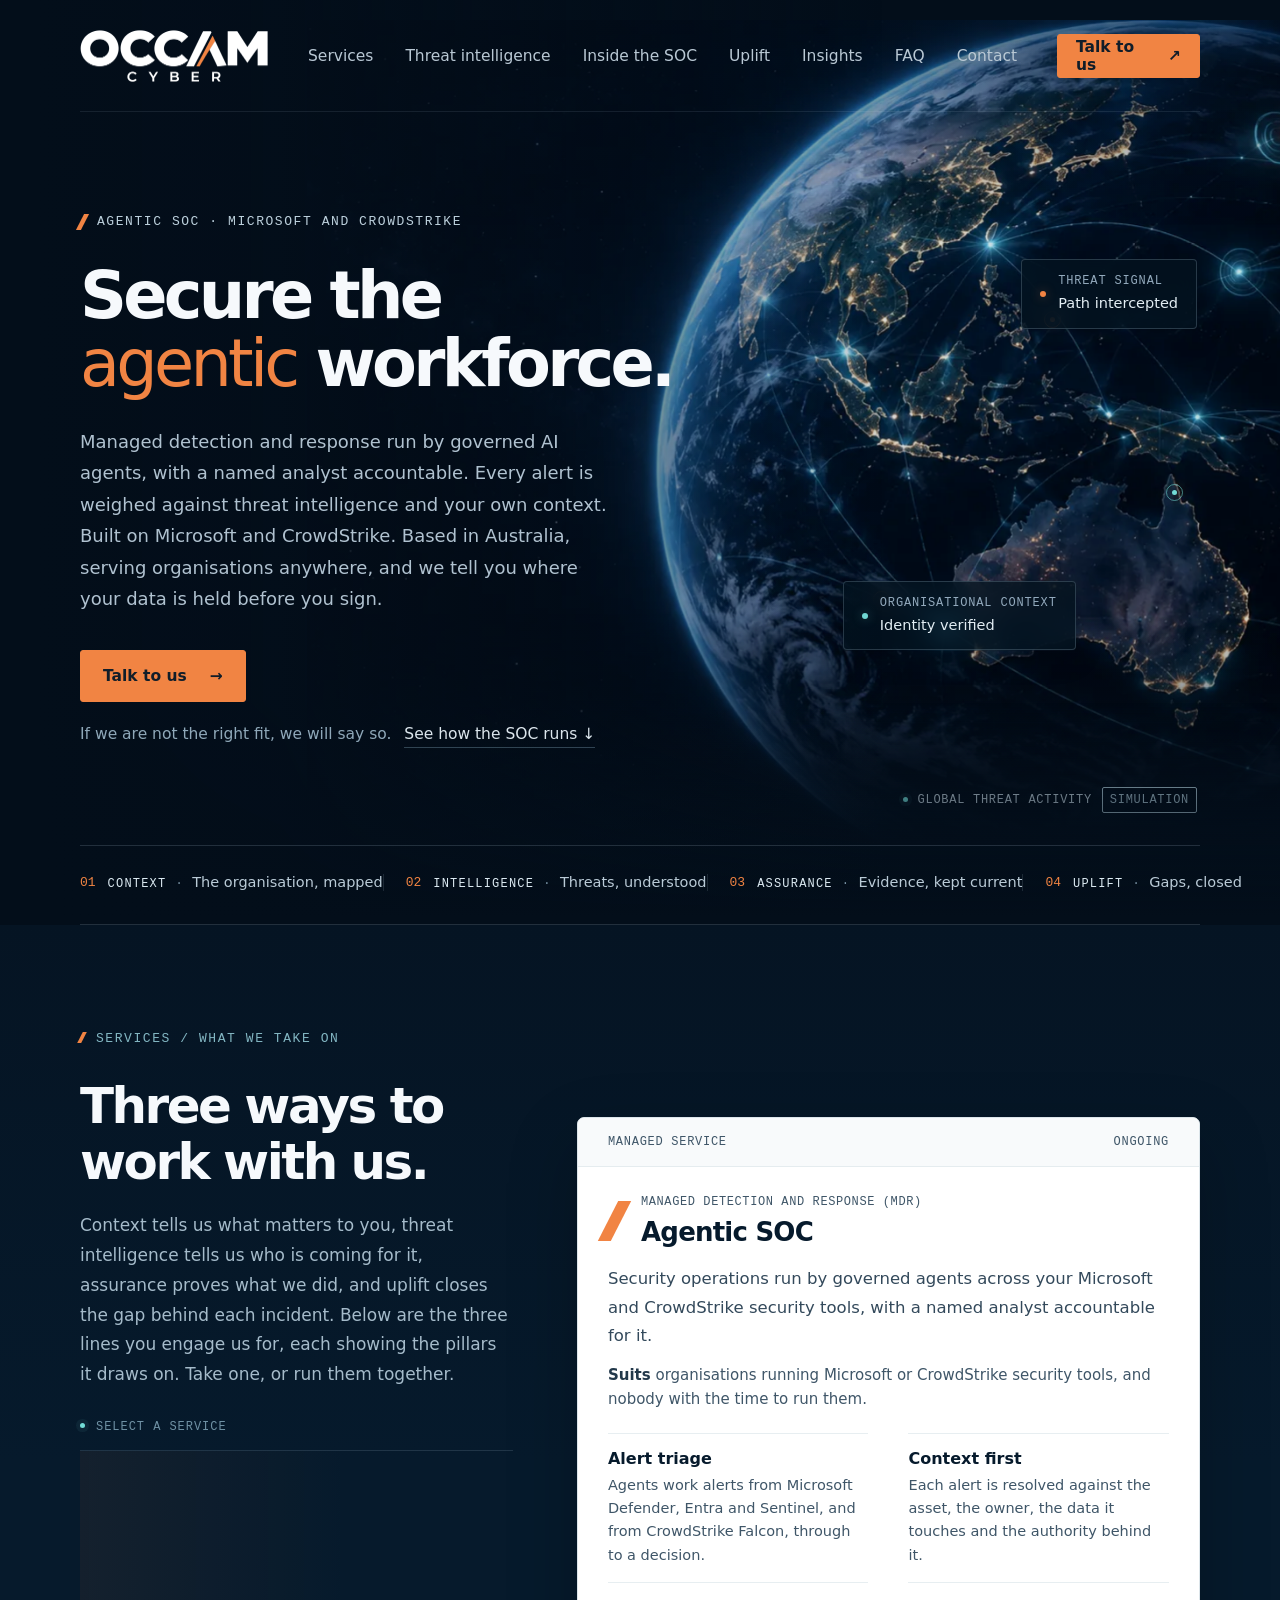
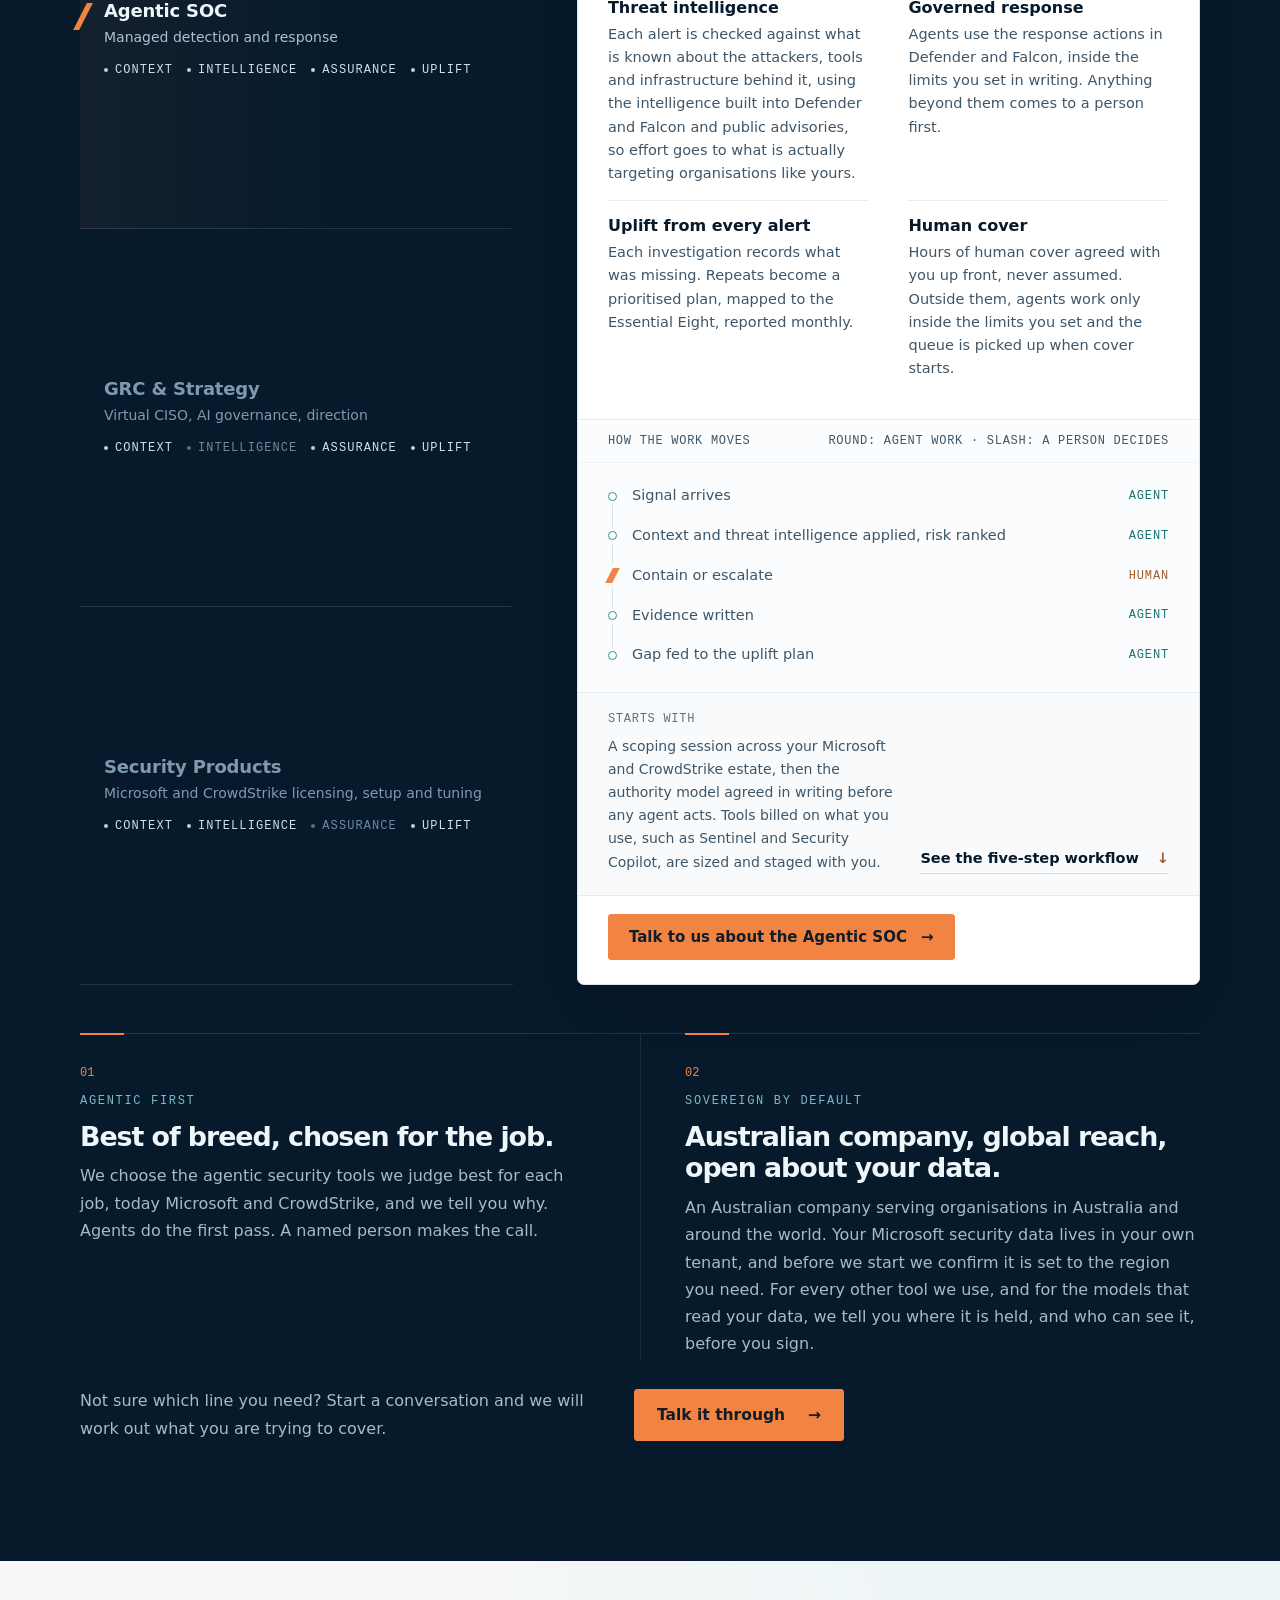
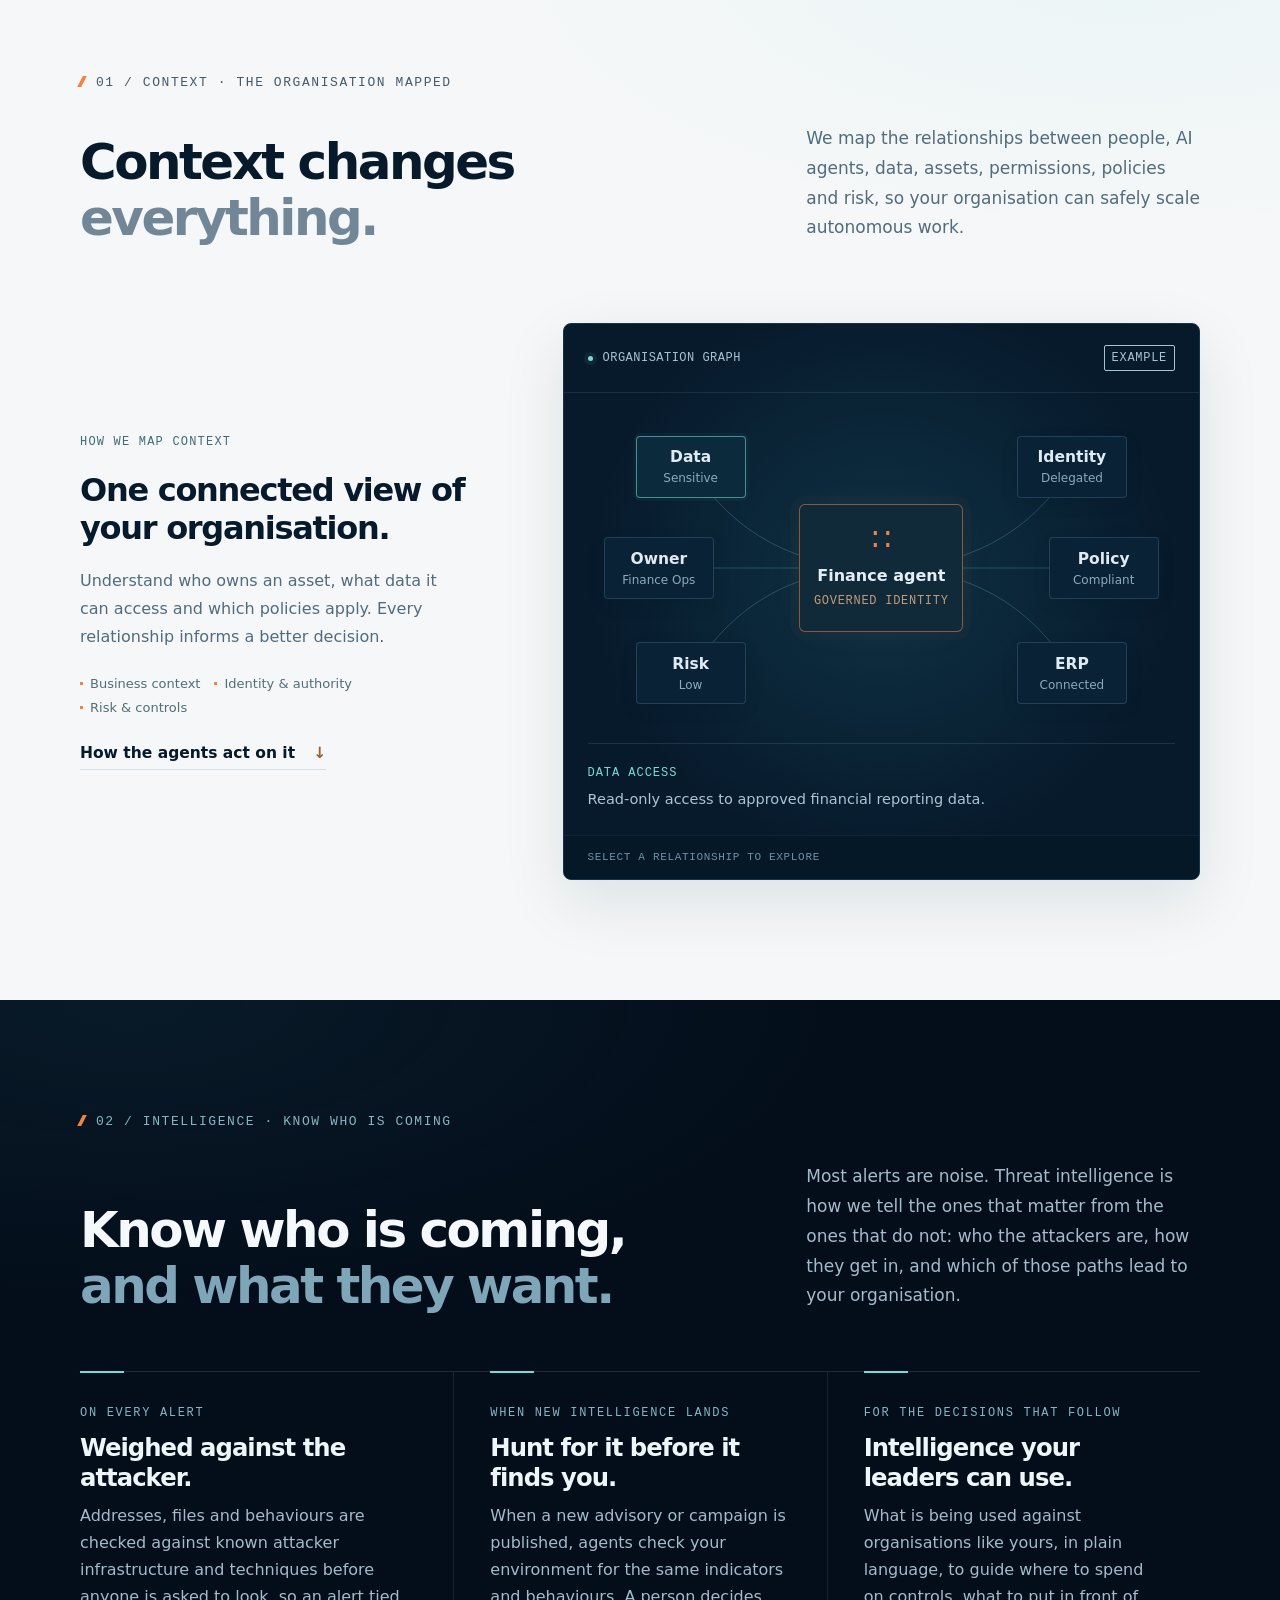
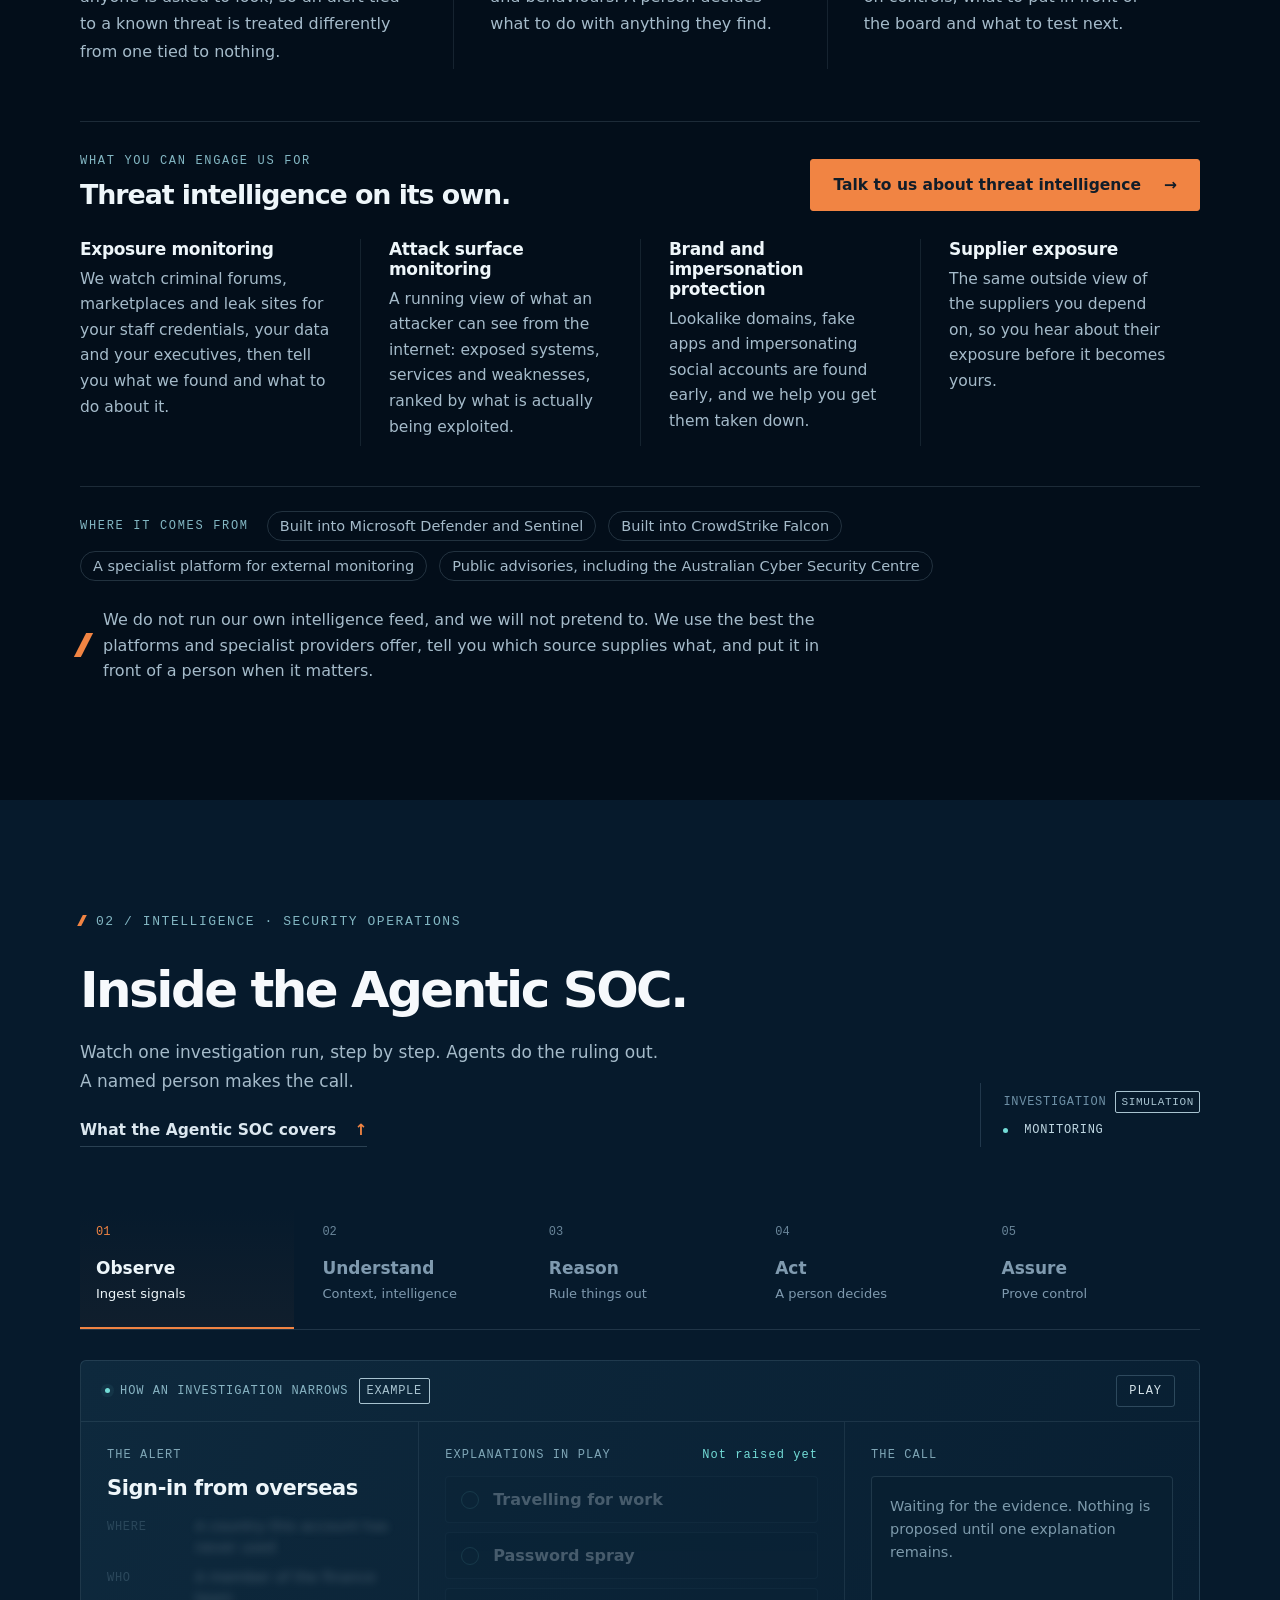
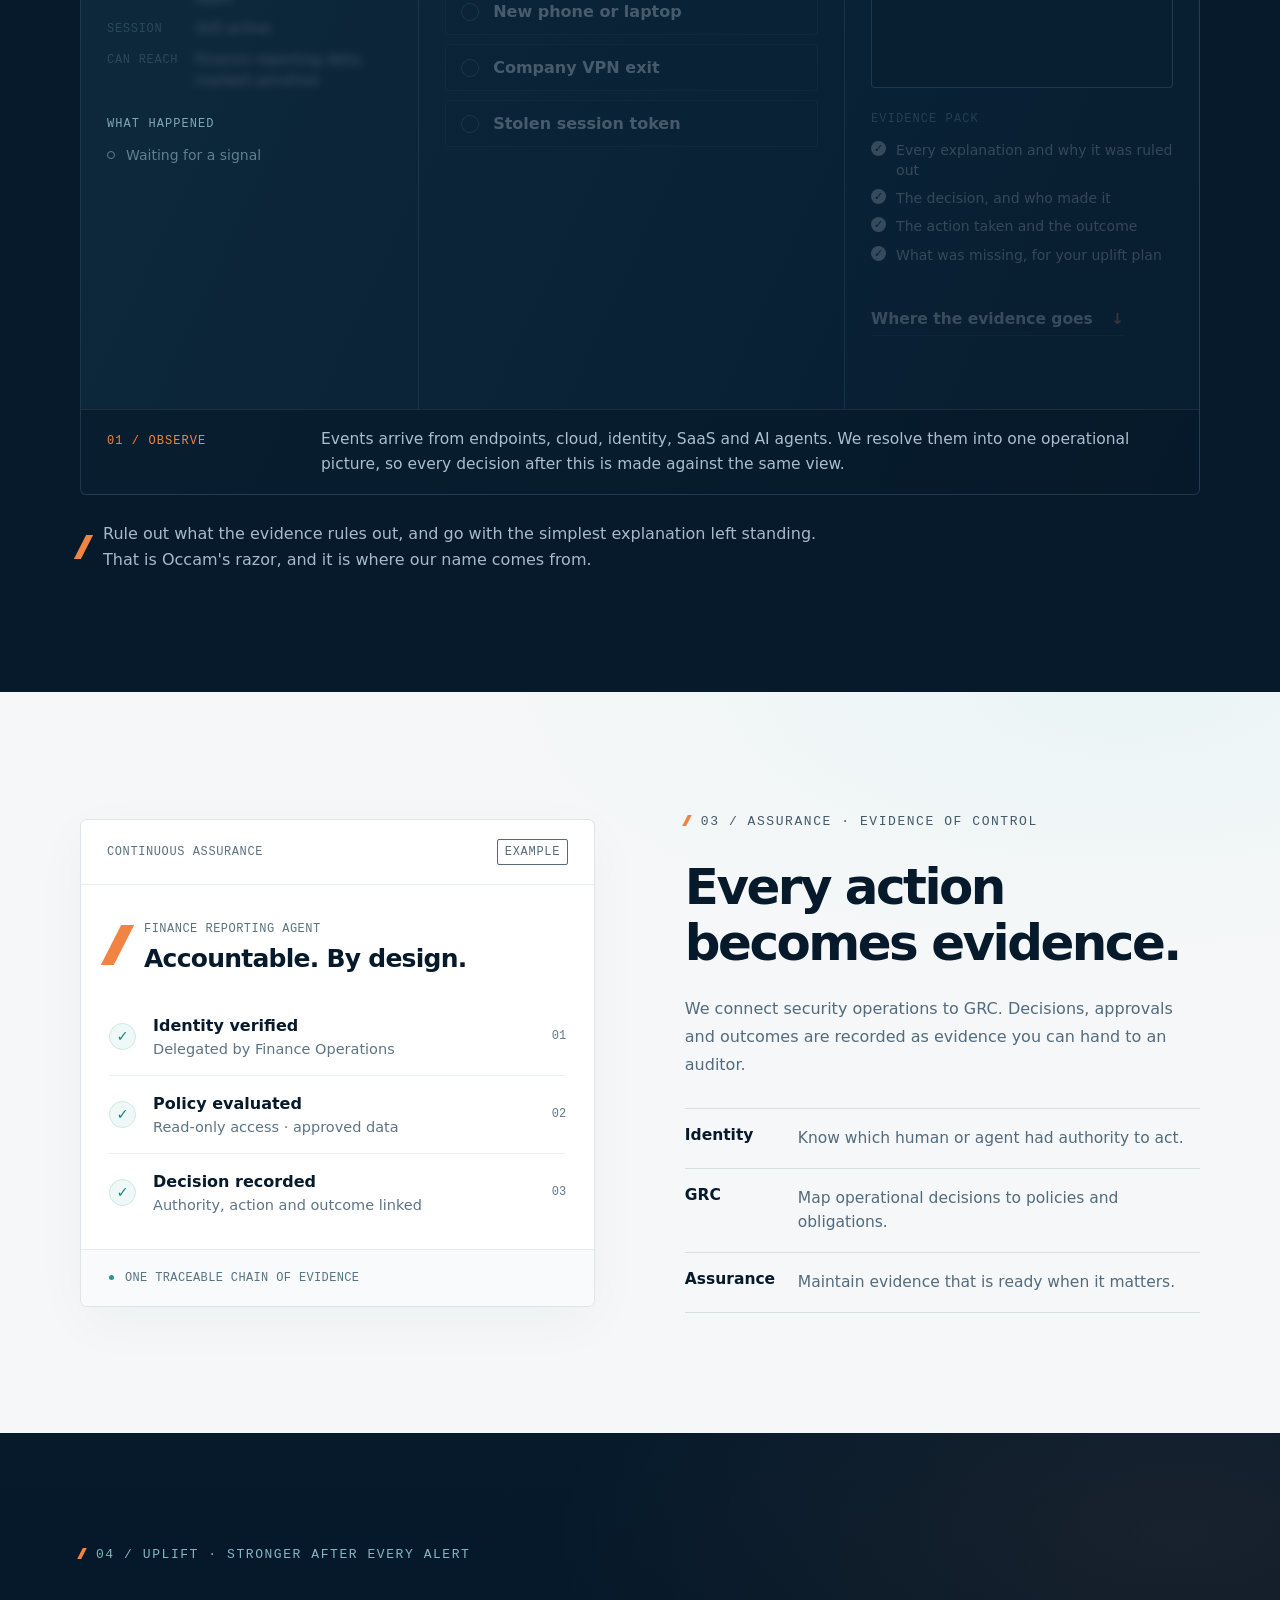
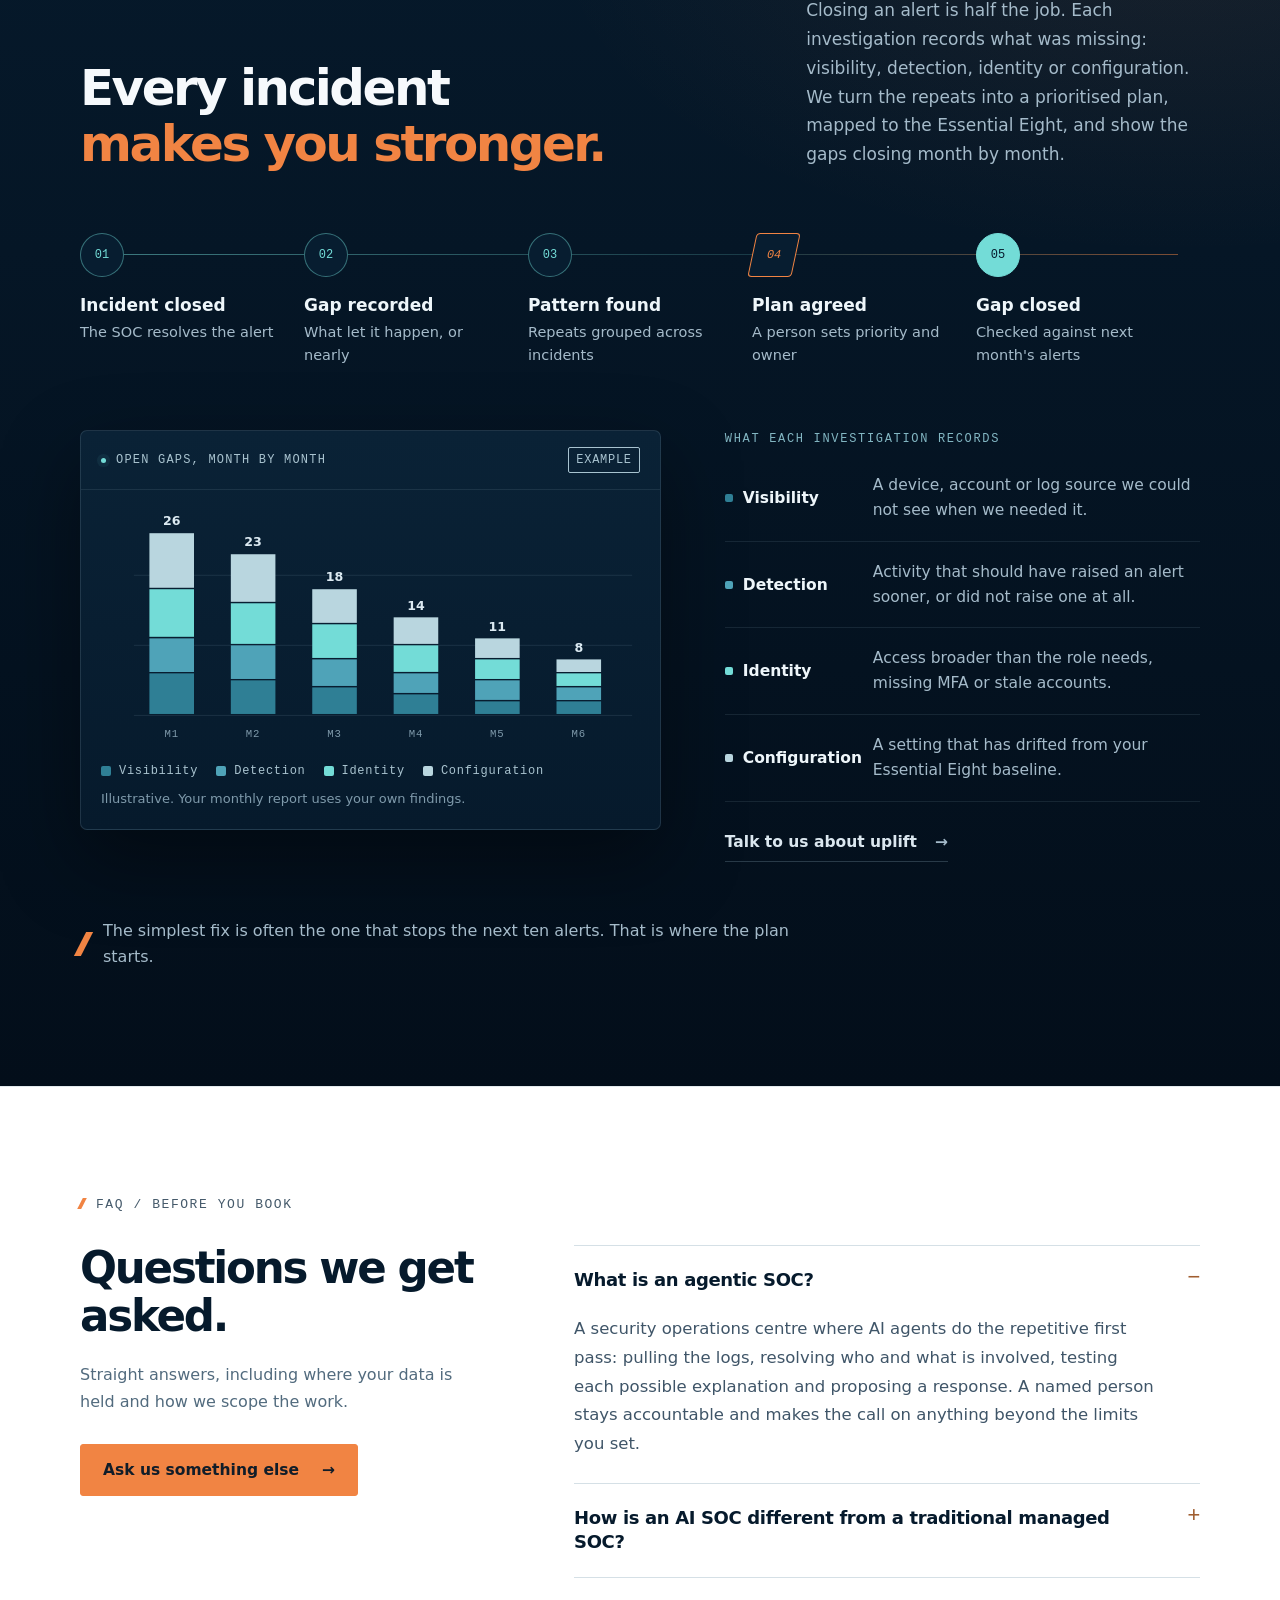
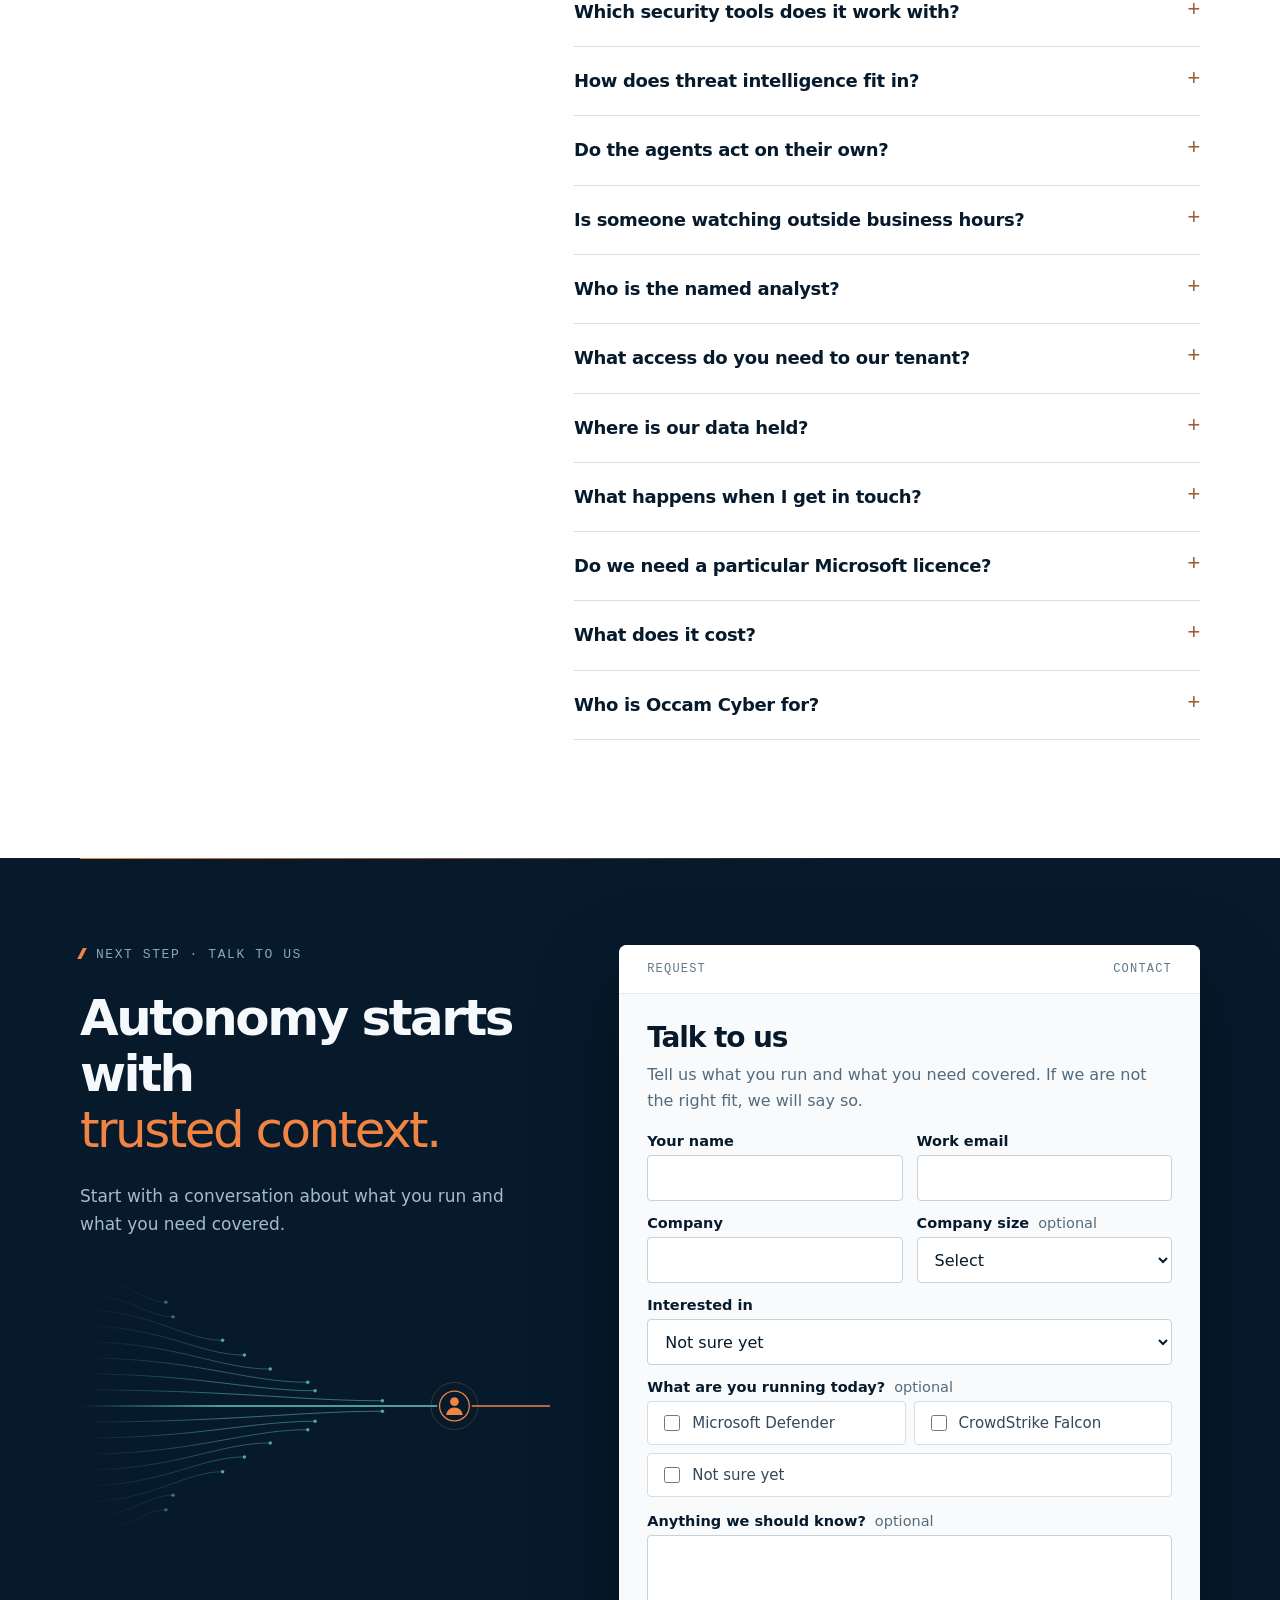
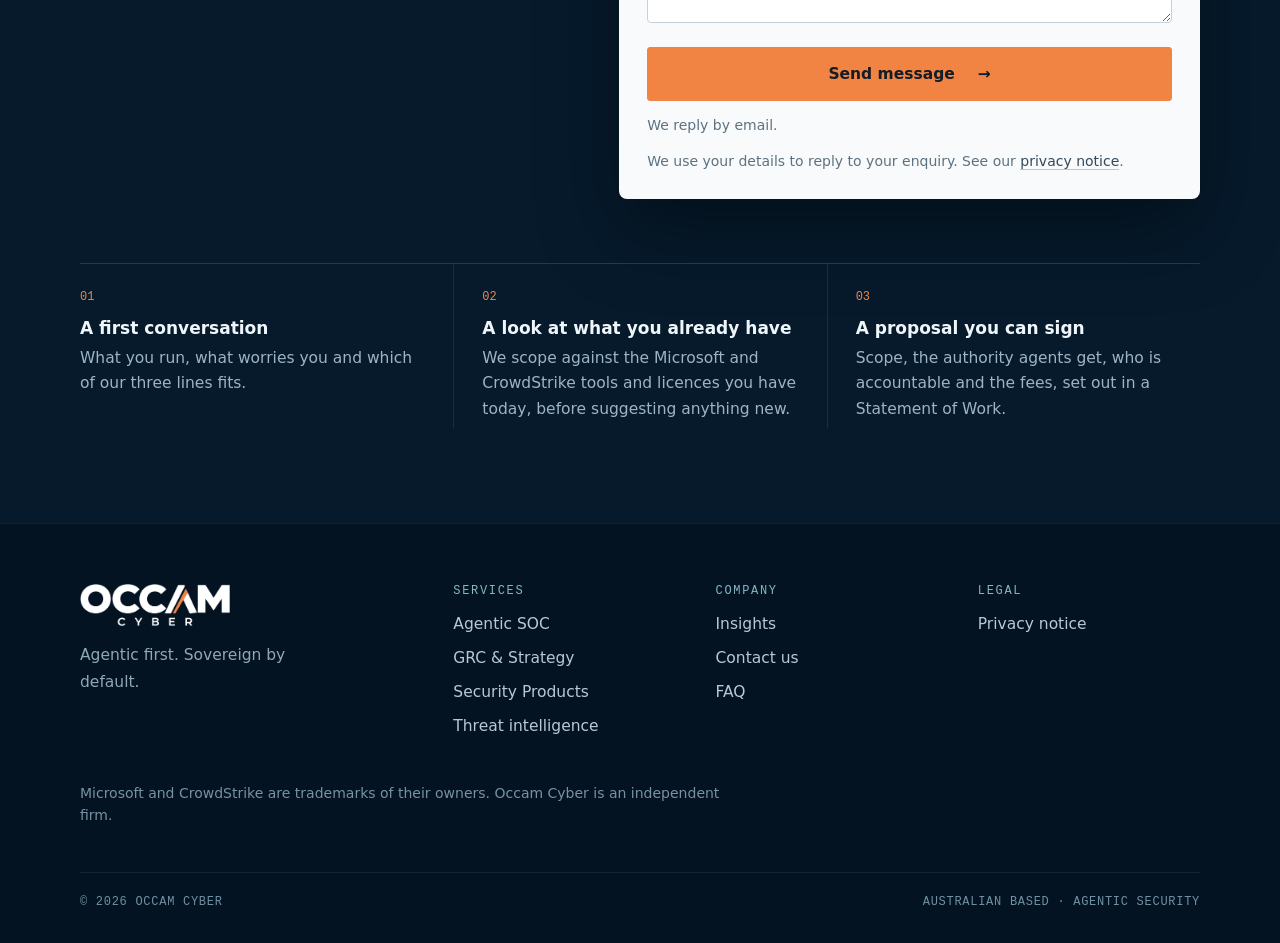
==== commit 39b56005: "Add Uplift as the fourth pillar; visual pass on section accents Co-Authored-By: Claude Opus 5.5 <nor" ====
--- a/index.html
+++ b/index.html
@@ -44,6 +44,7 @@
         <a class="nav-extra" href="#context">Context graph</a>
         <a class="nav-extra" href="#intelligence">Threat intelligence</a>
         <a href="#soc">Inside the SOC</a>
+        <a class="nav-extra" href="#uplift">Uplift</a>
         <a class="nav-extra" href="insights/">Insights</a>
         <a class="nav-extra-sm" href="#faq">FAQ</a>
         <a class="nav-extra-sm" href="#contact">Contact</a>
@@ -70,10 +71,11 @@
           <div class="visual-tag tag-two"><span class="tag-pulse cyan"></span><div><small>ORGANISATIONAL CONTEXT</small><b>Identity verified</b></div></div>
           <div class="simulation-note"><span class="status-dot"></span> GLOBAL THREAT ACTIVITY <span class="demo-label">SIMULATION</span></div>
         </div>
-                <div class="hero-metrics" aria-label="The three pillars behind the work">
+                <div class="hero-metrics" aria-label="The four pillars behind the work">
           <div><strong>01</strong><span><em>CONTEXT</em> The organisation, mapped</span></div>
-          <div><strong>02</strong><span><em>INTELLIGENCE</em> Threat intelligence, applied</span></div>
+          <div><strong>02</strong><span><em>INTELLIGENCE</em> Threats, understood</span></div>
           <div><strong>03</strong><span><em>ASSURANCE</em> Evidence, kept current</span></div>
+          <div><strong>04</strong><span><em>UPLIFT</em> Gaps, closed</span></div>
         </div>
       </section>
 
@@ -83,19 +85,19 @@
           <div data-reveal class="services-layout">
             <div class="services-copy">
               <h2 id="services-title">Three ways to work with us.</h2>
-              <p>Context tells us what matters to you, threat intelligence tells us who is coming for it, and assurance proves what we did. These three lines are what you engage us for, and each one shows the pillars it draws on. Take one, or run them together.</p>
+              <p>Context tells us what matters to you, threat intelligence tells us who is coming for it, assurance proves what we did, and uplift closes the gap behind each incident. Below are the three lines you engage us for, each showing the pillars it draws on. Take one, or run them together.</p>
               <p class="service-hint"><span class="status-dot" aria-hidden="true"></span> SELECT A SERVICE</p>
                             <div class="service-list" role="tablist" aria-orientation="vertical" aria-label="Occam service lines">
-                <button class="service-choice is-active" id="service-soc" data-service="soc" role="tab" aria-selected="true" aria-controls="panel-soc"><span class="brand-slash" aria-hidden="true"></span><span><b>Agentic SOC</b><small>Managed detection and response</small><span class="service-pillars"><span class="on">CONTEXT<span class="sr-only"> (draws on this)</span></span><span class="on">INTELLIGENCE<span class="sr-only"> (draws on this)</span></span><span class="on">ASSURANCE<span class="sr-only"> (draws on this)</span></span></span></span></button>
-                <button class="service-choice" id="service-grc" data-service="grc" role="tab" aria-selected="false" aria-controls="panel-grc"><span class="brand-slash" aria-hidden="true"></span><span><b>GRC &amp; Strategy</b><small>Virtual CISO, AI governance, direction</small><span class="service-pillars"><span class="on">CONTEXT<span class="sr-only"> (draws on this)</span></span><span>INTELLIGENCE<span class="sr-only"> (not this line)</span></span><span class="on">ASSURANCE<span class="sr-only"> (draws on this)</span></span></span></span></button>
-                <button class="service-choice" id="service-products" data-service="products" role="tab" aria-selected="false" aria-controls="panel-products"><span class="brand-slash" aria-hidden="true"></span><span><b>Security Products</b><small>Microsoft and CrowdStrike licensing, setup and tuning</small><span class="service-pillars"><span class="on">CONTEXT<span class="sr-only"> (draws on this)</span></span><span class="on">INTELLIGENCE<span class="sr-only"> (draws on this)</span></span><span>ASSURANCE<span class="sr-only"> (not this line)</span></span></span></span></button>
+                <button class="service-choice is-active" id="service-soc" data-service="soc" role="tab" aria-selected="true" aria-controls="panel-soc"><span class="brand-slash" aria-hidden="true"></span><span><b>Agentic SOC</b><small>Managed detection and response</small><span class="service-pillars"><span class="on">CONTEXT<span class="sr-only"> (draws on this)</span></span><span class="on">INTELLIGENCE<span class="sr-only"> (draws on this)</span></span><span class="on">ASSURANCE<span class="sr-only"> (draws on this)</span></span><span class="on">UPLIFT<span class="sr-only"> (draws on this)</span></span></span></span></button>
+                <button class="service-choice" id="service-grc" data-service="grc" role="tab" aria-selected="false" aria-controls="panel-grc"><span class="brand-slash" aria-hidden="true"></span><span><b>GRC &amp; Strategy</b><small>Virtual CISO, AI governance, direction</small><span class="service-pillars"><span class="on">CONTEXT<span class="sr-only"> (draws on this)</span></span><span>INTELLIGENCE<span class="sr-only"> (not this line)</span></span><span class="on">ASSURANCE<span class="sr-only"> (draws on this)</span></span><span class="on">UPLIFT<span class="sr-only"> (draws on this)</span></span></span></span></button>
+                <button class="service-choice" id="service-products" data-service="products" role="tab" aria-selected="false" aria-controls="panel-products"><span class="brand-slash" aria-hidden="true"></span><span><b>Security Products</b><small>Microsoft and CrowdStrike licensing, setup and tuning</small><span class="service-pillars"><span class="on">CONTEXT<span class="sr-only"> (draws on this)</span></span><span class="on">INTELLIGENCE<span class="sr-only"> (draws on this)</span></span><span>ASSURANCE<span class="sr-only"> (not this line)</span></span><span class="on">UPLIFT<span class="sr-only"> (draws on this)</span></span></span></span></button>
               </div>
             </div>
 
             <div class="service-panels">
                             <div class="service-panel is-shown" id="panel-soc" role="tabpanel" tabindex="0" aria-labelledby="service-soc">
                 <div class="service-panel-top"><span>MANAGED SERVICE</span><span>ONGOING</span></div>
-                <div class="service-panel-head"><span class="brand-slash" aria-hidden="true"></span><div><small>MANAGED DETECTION AND RESPONSE (MDR)<span class="print-only"> · CONTEXT · INTELLIGENCE · ASSURANCE</span></small><h3>Agentic SOC</h3></div></div>
+                <div class="service-panel-head"><span class="brand-slash" aria-hidden="true"></span><div><small>MANAGED DETECTION AND RESPONSE (MDR)<span class="print-only"> · CONTEXT · INTELLIGENCE · ASSURANCE · UPLIFT</span></small><h3>Agentic SOC</h3></div></div>
                 <p class="service-lede">Security operations run by governed agents across your Microsoft and CrowdStrike security tools, with a named analyst accountable for it.</p>
                 <p class="service-suits"><b>Suits</b> organisations running Microsoft or CrowdStrike security tools, and nobody with the time to run them.</p>
                 <ul class="service-scope">
@@ -103,6 +105,7 @@
                   <li><b>Context first</b><span>Each alert is resolved against the asset, the owner, the data it touches and the authority behind it.</span></li>
                   <li><b>Threat intelligence</b><span>Each alert is checked against what is known about the attackers, tools and infrastructure behind it, using the intelligence built into Defender and Falcon and public advisories, so effort goes to what is actually targeting organisations like yours.</span></li>
                   <li><b>Governed response</b><span>Agents use the response actions in Defender and Falcon, inside the limits you set in writing. Anything beyond them comes to a person first.</span></li>
+                  <li><b>Uplift from every alert</b><span>Each investigation records what was missing. Repeats become a prioritised plan, mapped to the Essential Eight, reported monthly.</span></li>
                   <li><b>Human cover</b><span>Hours of human cover agreed with you up front, never assumed. Outside them, agents work only inside the limits you set and the queue is picked up when cover starts.</span></li>
                 </ul>
                 <div class="service-flow">
@@ -112,6 +115,7 @@
                     <div class="flow-row"><span class="flow-pip" aria-hidden="true"></span><b>Context and threat intelligence applied, risk ranked</b><small>AGENT</small></div>
                     <div class="flow-row is-human"><span class="flow-pip" aria-hidden="true"></span><b>Contain or escalate</b><small>HUMAN</small></div>
                     <div class="flow-row"><span class="flow-pip" aria-hidden="true"></span><b>Evidence written</b><small>AGENT</small></div>
+                    <div class="flow-row"><span class="flow-pip" aria-hidden="true"></span><b>Gap fed to the uplift plan</b><small>AGENT</small></div>
                   </div>
                 </div>
                 <div class="service-foot">
@@ -123,7 +127,7 @@
 
               <div class="service-panel" id="panel-grc" role="tabpanel" tabindex="0" aria-labelledby="service-grc">
                 <div class="service-panel-top"><span>ADVISORY</span><span>ONGOING OR FIXED SCOPE</span></div>
-                <div class="service-panel-head"><span class="brand-slash" aria-hidden="true"></span><div><small>GOVERNANCE AND DIRECTION<span class="print-only"> · CONTEXT · ASSURANCE</span></small><h3>GRC &amp; Strategy</h3></div></div>
+                <div class="service-panel-head"><span class="brand-slash" aria-hidden="true"></span><div><small>GOVERNANCE AND DIRECTION<span class="print-only"> · CONTEXT · ASSURANCE · UPLIFT</span></small><h3>GRC &amp; Strategy</h3></div></div>
                 <p class="service-lede">Risk, policy and oversight for an organisation adopting AI and agents, with someone accountable for the direction.</p>
                 <p class="service-suits"><b>Suits</b> organisations with no security lead, or one who is already flat out.</p>
                 <ul class="service-scope">
@@ -136,7 +140,7 @@
                   <div class="service-flow-top"><span>HOW THE WORK MOVES</span><span>ROUND: AGENT WORK · SLASH: A PERSON DECIDES</span></div>
                   <div class="flow-rows">
                     <div class="flow-row"><span class="flow-pip" aria-hidden="true"></span><b>Obligations mapped to controls</b><small>AGENT</small></div>
-                    <div class="flow-row"><span class="flow-pip" aria-hidden="true"></span><b>Gaps and changes surfaced</b><small>AGENT</small></div>
+                    <div class="flow-row"><span class="flow-pip" aria-hidden="true"></span><b>Gaps surfaced, including those the SOC finds</b><small>AGENT</small></div>
                     <div class="flow-row is-human"><span class="flow-pip" aria-hidden="true"></span><b>Risk accepted, funded or fixed</b><small>HUMAN</small></div>
                     <div class="flow-row"><span class="flow-pip" aria-hidden="true"></span><b>Register and evidence kept current</b><small>AGENT</small></div>
                   </div>
@@ -150,7 +154,7 @@
 
               <div class="service-panel" id="panel-products" role="tabpanel" tabindex="0" aria-labelledby="service-products">
                 <div class="service-panel-top"><span>LICENSING</span><span>ONGOING CO-MANAGEMENT</span></div>
-                <div class="service-panel-head"><span class="brand-slash" aria-hidden="true"></span><div><small>MICROSOFT AND CROWDSTRIKE<span class="print-only"> · CONTEXT · INTELLIGENCE</span></small><h3>Security Products</h3></div></div>
+                <div class="service-panel-head"><span class="brand-slash" aria-hidden="true"></span><div><small>MICROSOFT AND CROWDSTRIKE<span class="print-only"> · CONTEXT · INTELLIGENCE · UPLIFT</span></small><h3>Security Products</h3></div></div>
                                 <p class="service-lede">Microsoft and CrowdStrike security licences arranged and managed on your behalf, with the onboarding, tuning and co-management that make them worth having.</p>
                 <p class="service-suits"><b>Suits</b> teams with Microsoft or CrowdStrike security products that were switched on and never finished.</p>
                 <ul class="service-scope">
@@ -337,6 +341,7 @@
                     <li>Every explanation and why it was ruled out</li>
                     <li>The decision, and who made it</li>
                     <li>The action taken and the outcome</li>
+                    <li>What was missing, for your uplift plan</li>
                   </ul>
                   <a class="text-link" href="#assurance">Where the evidence goes <span aria-hidden="true">↓</span></a>
                 </div>
@@ -360,6 +365,43 @@
           <h2 id="assurance-title">Every action becomes evidence.</h2>
           <p>We connect security operations to GRC. Decisions, approvals and outcomes are recorded as evidence you can hand to an auditor.</p>
           <div class="assurance-list"><div><b>Identity</b><span>Know which human or agent had authority to act.</span></div><div><b>GRC</b><span>Map operational decisions to policies and obligations.</span></div><div><b>Assurance</b><span>Maintain evidence that is ready when it matters.</span></div></div>
+        </div>
+      </section>
+
+      <section class="uplift" id="uplift" aria-labelledby="uplift-title">
+        <div class="section-shell">
+          <div class="section-kicker">04 / UPLIFT · STRONGER AFTER EVERY ALERT</div>
+          <div class="uplift-head">
+            <h2 id="uplift-title">Every incident<br /><span>makes you stronger.</span></h2>
+            <p>Closing an alert is half the job. Each investigation records what was missing: visibility, detection, identity or configuration. We turn the repeats into a prioritised plan, mapped to the Essential Eight, and show the gaps closing month by month.</p>
+          </div>
+
+          <ol data-reveal class="uplift-loop" aria-label="How an incident becomes uplift">
+            <li><span class="loop-num">01</span><b>Incident closed</b><small>The SOC resolves the alert</small></li>
+            <li><span class="loop-num">02</span><b>Gap recorded</b><small>What let it happen, or nearly</small></li>
+            <li><span class="loop-num">03</span><b>Pattern found</b><small>Repeats grouped across incidents</small></li>
+            <li class="is-human"><span class="loop-num">04</span><b>Plan agreed</b><small>A person sets priority and owner</small></li>
+            <li><span class="loop-num">05</span><b>Gap closed</b><small>Checked against next month's alerts</small></li>
+          </ol>
+
+          <div data-reveal class="uplift-grid">
+            <div class="uplift-chart">
+              <div class="graph-topline"><span><i class="status-dot"></i> OPEN GAPS, MONTH BY MONTH</span><span class="demo-label">EXAMPLE</span></div>
+              <svg class="uplift-svg" viewBox="0 0 560 250" role="img" aria-label="Example chart: open gaps fall from 26 in month one to 8 in month six, across visibility, detection, identity and configuration."><g class="ug"><line x1="36" x2="550" y1="214.0" y2="214.0" /><line x1="36" x2="550" y1="141.7" y2="141.7" /><line x1="36" x2="550" y1="69.4" y2="69.4" /></g><rect class="ub" style="--i:0" x="52" y="170.6" width="46" height="41.9" fill="#2f7f95" /><rect class="ub" style="--i:0" x="52" y="134.5" width="46" height="34.7" fill="#4fa3b8" /><rect class="ub" style="--i:0" x="52" y="83.8" width="46" height="49.1" fill="#73dcd7" /><rect class="ub" style="--i:0" x="52" y="26.0" width="46" height="56.3" fill="#b9d6df" /><text class="uv" x="75.0" y="18.0">26</text><text class="ux" x="75.0" y="236">M1</text><rect class="ub" style="--i:1" x="136" y="177.8" width="46" height="34.7" fill="#2f7f95" /><rect class="ub" style="--i:1" x="136" y="141.7" width="46" height="34.7" fill="#4fa3b8" /><rect class="ub" style="--i:1" x="136" y="98.3" width="46" height="41.9" fill="#73dcd7" /><rect class="ub" style="--i:1" x="136" y="47.7" width="46" height="49.1" fill="#b9d6df" /><text class="uv" x="159.0" y="39.7">23</text><text class="ux" x="159.0" y="236">M2</text><rect class="ub" style="--i:2" x="220" y="185.1" width="46" height="27.4" fill="#2f7f95" /><rect class="ub" style="--i:2" x="220" y="156.2" width="46" height="27.4" fill="#4fa3b8" /><rect class="ub" style="--i:2" x="220" y="120.0" width="46" height="34.7" fill="#73dcd7" /><rect class="ub" style="--i:2" x="220" y="83.8" width="46" height="34.7" fill="#b9d6df" /><text class="uv" x="243.0" y="75.8">18</text><text class="ux" x="243.0" y="236">M3</text><rect class="ub" style="--i:3" x="304" y="192.3" width="46" height="20.2" fill="#2f7f95" /><rect class="ub" style="--i:3" x="304" y="170.6" width="46" height="20.2" fill="#4fa3b8" /><rect class="ub" style="--i:3" x="304" y="141.7" width="46" height="27.4" fill="#73dcd7" /><rect class="ub" style="--i:3" x="304" y="112.8" width="46" height="27.4" fill="#b9d6df" /><text class="uv" x="327.0" y="104.8">14</text><text class="ux" x="327.0" y="236">M4</text><rect class="ub" style="--i:4" x="388" y="199.5" width="46" height="13.0" fill="#2f7f95" /><rect class="ub" style="--i:4" x="388" y="177.8" width="46" height="20.2" fill="#4fa3b8" /><rect class="ub" style="--i:4" x="388" y="156.2" width="46" height="20.2" fill="#73dcd7" /><rect class="ub" style="--i:4" x="388" y="134.5" width="46" height="20.2" fill="#b9d6df" /><text class="uv" x="411.0" y="126.5">11</text><text class="ux" x="411.0" y="236">M5</text><rect class="ub" style="--i:5" x="472" y="199.5" width="46" height="13.0" fill="#2f7f95" /><rect class="ub" style="--i:5" x="472" y="185.1" width="46" height="13.0" fill="#4fa3b8" /><rect class="ub" style="--i:5" x="472" y="170.6" width="46" height="13.0" fill="#73dcd7" /><rect class="ub" style="--i:5" x="472" y="156.2" width="46" height="13.0" fill="#b9d6df" /><text class="uv" x="495.0" y="148.2">8</text><text class="ux" x="495.0" y="236">M6</text></svg>
+              <div class="uplift-legend"><span style="--c:#2f7f95">Visibility</span><span style="--c:#4fa3b8">Detection</span><span style="--c:#73dcd7">Identity</span><span style="--c:#b9d6df">Configuration</span></div>
+              <p class="uplift-note">Illustrative. Your monthly report uses your own findings.</p>
+            </div>
+            <div class="uplift-types">
+              <p class="uplift-types-label">WHAT EACH INVESTIGATION RECORDS</p>
+              <div><b style="--c:#2f7f95">Visibility</b><span>A device, account or log source we could not see when we needed it.</span></div>
+              <div><b style="--c:#4fa3b8">Detection</b><span>Activity that should have raised an alert sooner, or did not raise one at all.</span></div>
+              <div><b style="--c:#73dcd7">Identity</b><span>Access broader than the role needs, missing MFA or stale accounts.</span></div>
+              <div><b style="--c:#b9d6df">Configuration</b><span>A setting that has drifted from your Essential Eight baseline.</span></div>
+              <a class="text-link" href="#contact" data-lead-intent="talk" data-lead-cta="uplift-talk">Talk to us about uplift <span aria-hidden="true">→</span></a>
+            </div>
+          </div>
+
+          <p class="razor-note"><span class="brand-slash" aria-hidden="true"></span><span>The simplest fix is often the one that stops the next ten alerts. That is where the plan starts.</span></p>
         </div>
       </section>
 
--- a/styles.css
+++ b/styles.css
@@ -349,3 +349,77 @@
 .service-suits,.service-scope span,.service-foot p{color:#3f5668}
 .service-suits b{color:#22384a}
 .placeholder{color:#8fb0c4}
+
+/* Uplift pillar and visual pass, November 2026 */
+.hero-metrics{grid-template-columns:repeat(4,auto);justify-content:space-between}
+@media(min-width:801px){.hero-metrics div{font-size:14.5px;gap:12px;white-space:nowrap}.hero-metrics div+div{padding-left:22px}}
+@media(min-width:801px) and (max-width:1250px){.hero-metrics{grid-template-columns:repeat(2,auto);row-gap:8px;justify-content:start;column-gap:22px}.hero-metrics div:nth-child(3){padding-left:0;border-left:0}}
+@media(max-width:800px){.hero-metrics{grid-template-columns:1fr}}
+.section-kicker::before{content:'';display:inline-block;width:4px;height:11px;margin-right:12px;background:var(--orange);transform:skewX(-27deg);vertical-align:-1px}
+.statement,.assurance{background:radial-gradient(900px 380px at 88% 0%,#73dcd714,transparent 70%),var(--paper)}
+.intel{background:radial-gradient(1000px 420px at 10% 0%,#1d4a6233,transparent 70%),var(--night)}
+.intel-card,.commitment{position:relative;transition:transform .3s}
+.intel-card::before,.commitment::before{content:'';position:absolute;top:-1px;left:0;width:44px;height:2px;background:var(--cyan);transition:width .4s}
+.intel-card+.intel-card::before{left:36px}
+.commitment+.commitment::before{left:44px}
+.commitment::before{background:var(--orange)}
+.intel-card:hover::before,.commitment:hover::before{width:96px}
+.intel-offer{transition:background .25s}
+.intel-offer:hover{background:#ffffff06}
+
+.uplift{position:relative;padding:112px 0 116px;color:var(--white);background:radial-gradient(900px 460px at 92% 8%,#f1844314,transparent 70%),linear-gradient(180deg,#061a2c,#030e1a)}
+.uplift .section-kicker{color:#83b7c3}
+.uplift-head{display:grid;grid-template-columns:1.25fr .75fr;gap:70px;align-items:end;margin-top:30px}
+.uplift h2{font-size:clamp(38px,3.9vw,64px);font-weight:600;letter-spacing:-.05em;line-height:1.12}
+.uplift h2 span{color:var(--orange)}
+.uplift-head>p{max-width:480px;margin-bottom:4px;font-size:17px;line-height:1.7;color:#a5bbca}
+.uplift-loop{list-style:none;margin:60px 0 0;padding:0;display:grid;grid-template-columns:repeat(5,1fr);position:relative}
+.uplift-loop::before{content:'';position:absolute;top:21px;left:22px;right:22px;height:1px;background:linear-gradient(90deg,#73dcd780,#73dcd730 60%,#f1844380)}
+.uplift-loop li{position:relative;padding-right:18px}
+.uplift-loop .loop-num{position:relative;display:grid;place-items:center;width:44px;height:44px;margin-bottom:18px;border:1px solid #73dcd770;border-radius:50%;background:#071d30;font:12px var(--mono);color:var(--cyan)}
+.uplift-loop li.is-human .loop-num{border-radius:4px;transform:skewX(-12deg);border-color:var(--orange);color:var(--orange)}
+.uplift-loop b{display:block;font-size:17px;font-weight:600;color:#eef6fa}
+.uplift-loop small{display:block;margin-top:6px;font-size:14.5px;line-height:1.55;color:#a5bbca}
+.uplift-loop li:last-child .loop-num{background:var(--cyan);color:#061a2c;border-color:var(--cyan)}
+.uplift-grid{display:grid;grid-template-columns:1.1fr .9fr;gap:clamp(40px,5vw,80px);margin-top:64px;align-items:start}
+.uplift-chart{background:linear-gradient(180deg,#0a2236,#061a2c);border:1px solid #8eabbc2e;border-radius:7px;box-shadow:0 30px 80px #0006;overflow:hidden}
+.uplift-chart .graph-topline{display:flex;justify-content:space-between;align-items:center;padding:16px 20px;border-bottom:1px solid #8eabbc22;font:12px var(--mono);letter-spacing:.1em;color:#a9c3cf}
+.uplift-chart .graph-topline>span:first-child{display:flex;align-items:center;gap:10px}
+.uplift-svg{display:block;width:100%;height:auto;padding:18px 18px 0}
+.uplift-svg .ug line{stroke:#8eabbc26;stroke-width:1}
+.uplift-svg .uv{font:600 13px var(--body);fill:#dceaf2;text-anchor:middle}
+.uplift-svg .ux{font:11px var(--mono);fill:#7f9aab;text-anchor:middle;letter-spacing:.08em}
+.uplift-svg .ub{transform-box:fill-box;transform-origin:bottom}
+.reveal-ready .uplift-grid .ub{transform:scaleY(0);transition:transform .7s cubic-bezier(.2,.7,.2,1);transition-delay:calc(var(--i) * .09s + .2s)}
+.reveal-ready .uplift-grid.is-in .ub{transform:none}
+.uplift-legend{display:flex;flex-wrap:wrap;gap:6px 18px;padding:14px 20px 0;font:12px var(--mono);letter-spacing:.06em;color:#a9c3cf}
+.uplift-legend span{display:flex;align-items:center;gap:8px}
+.uplift-legend span::before{content:'';width:10px;height:10px;border-radius:2px;background:var(--c)}
+.uplift-note{margin:10px 20px 18px;font-size:13px;color:#7f9aab}
+.uplift-types-label{margin:0 0 6px;font:12px/1.6 var(--mono);letter-spacing:.14em;color:#83b7c3}
+.uplift-types>div{display:grid;grid-template-columns:130px 1fr;gap:18px;padding:18px 0;border-bottom:1px solid #8eabbc22}
+.uplift-types b{display:flex;align-items:center;gap:10px;font-size:15.5px;font-weight:700;color:#eef6fa}
+.uplift-types b::before{content:'';width:8px;height:8px;border-radius:2px;background:var(--c);flex:none}
+.uplift-types span{font-size:15.5px;line-height:1.6;color:#a5bbca}
+.uplift-types .text-link{margin-top:28px;color:#dbe7ef;border-bottom-color:#8eabbc45}
+.uplift .razor-note{margin-top:56px}
+.reveal-ready .uplift-loop li{opacity:0;transform:translateY(10px);transition:opacity .5s,transform .5s}
+.reveal-ready .uplift-loop.is-in li{opacity:1;transform:none}
+.reveal-ready .uplift-loop.is-in li:nth-child(2){transition-delay:.12s}
+.reveal-ready .uplift-loop.is-in li:nth-child(3){transition-delay:.24s}
+.reveal-ready .uplift-loop.is-in li:nth-child(4){transition-delay:.36s}
+.reveal-ready .uplift-loop.is-in li:nth-child(5){transition-delay:.48s}
+@media(max-width:980px){
+  .uplift-head{grid-template-columns:1fr;gap:25px}
+  .uplift-grid{grid-template-columns:1fr}
+  .uplift-loop{grid-template-columns:1fr;gap:0}
+  .uplift-loop::before{top:22px;bottom:22px;left:21px;right:auto;width:1px;height:auto;background:linear-gradient(180deg,#73dcd780,#f1844380)}
+  .uplift-loop li{display:grid;grid-template-columns:44px 1fr;column-gap:18px;padding:0 0 22px}
+  .uplift-loop .loop-num{grid-row:span 2;margin:0}
+}
+@media(max-width:800px){.uplift{padding:78px 0 82px}.uplift h2{font-size:44px}}
+@media(max-width:480px){.uplift h2{font-size:36px}.uplift-types>div{grid-template-columns:1fr;gap:6px}.uplift-svg .uv{font-size:15px}}
+@media(prefers-reduced-motion:reduce){.reveal-ready .uplift-grid .ub,.reveal-ready .uplift-loop li{transform:none!important;opacity:1!important;transition:none!important}}
+@media print{.reveal-ready .uplift-grid .ub,.reveal-ready .uplift-loop li{transform:none!important;opacity:1!important}}
+nav a{white-space:nowrap}
+@media(max-width:1300px) and (min-width:801px){nav a[href="#context"]{display:none}}
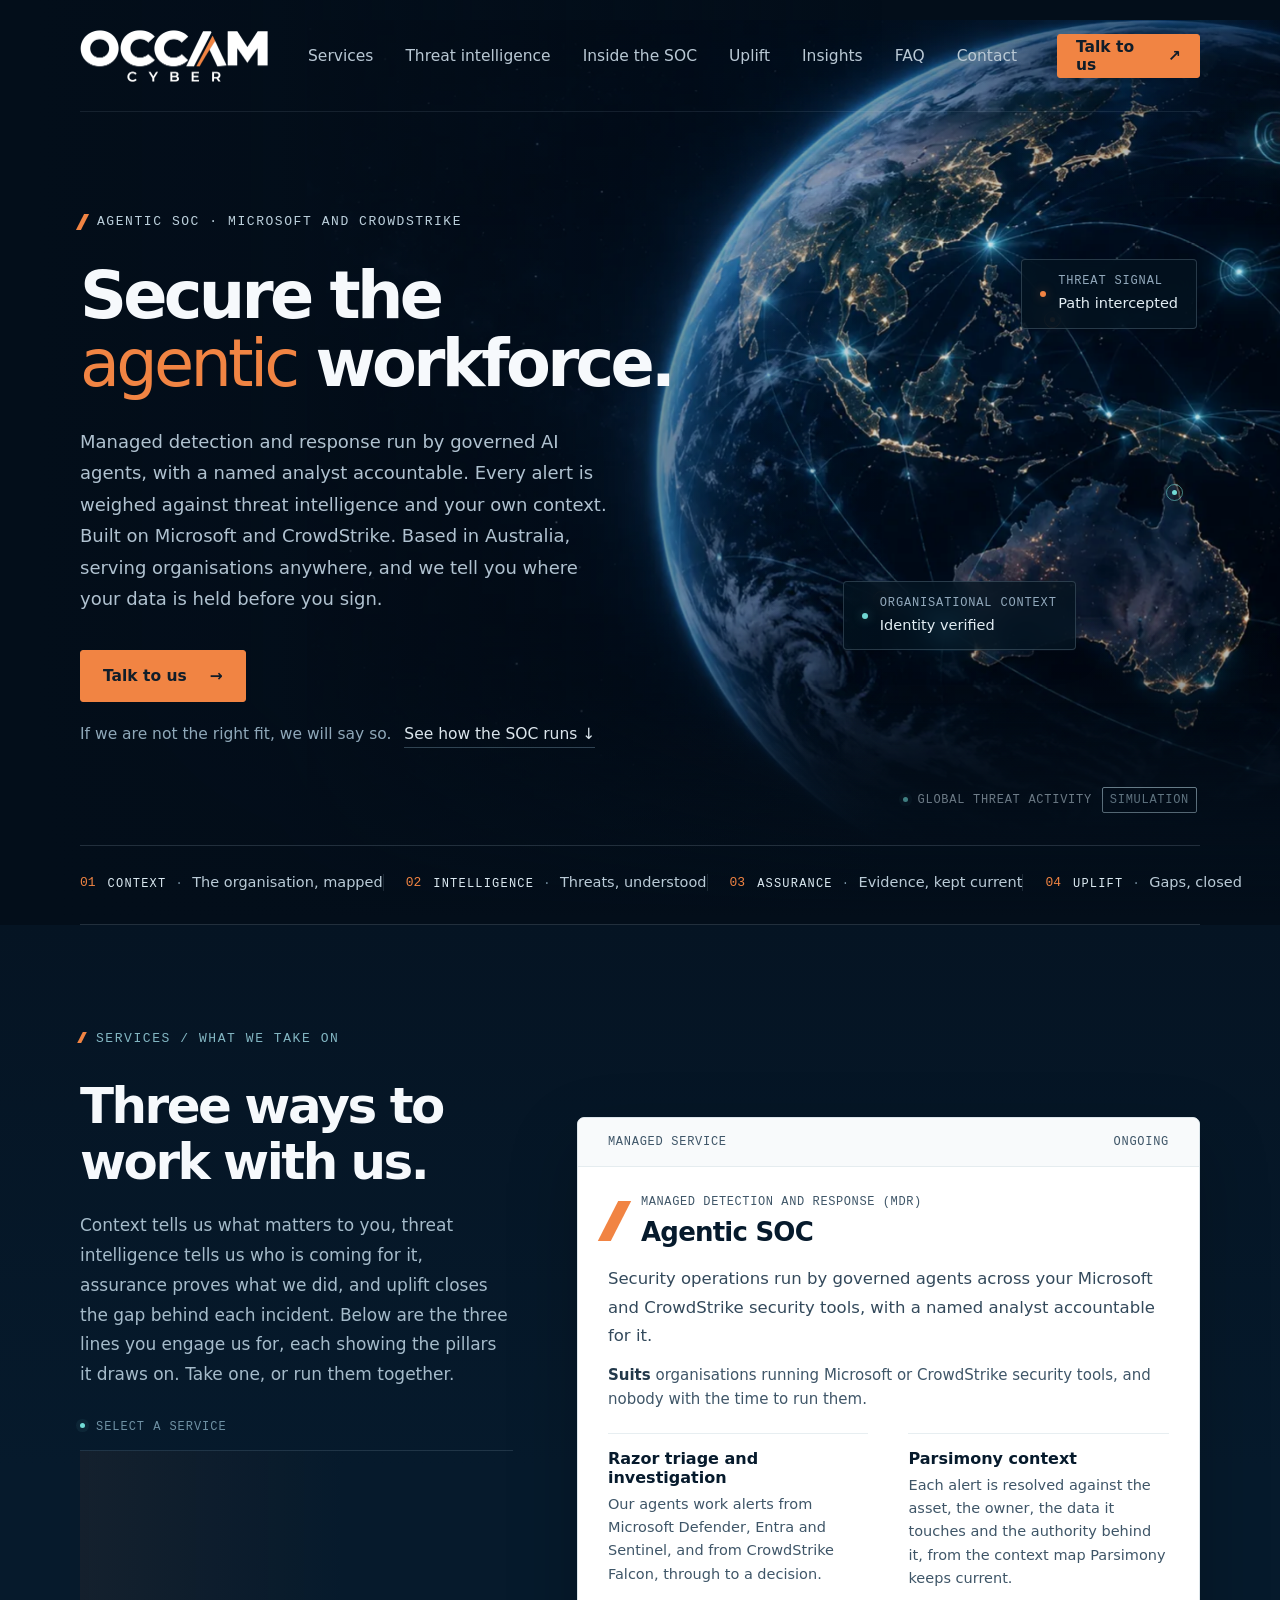
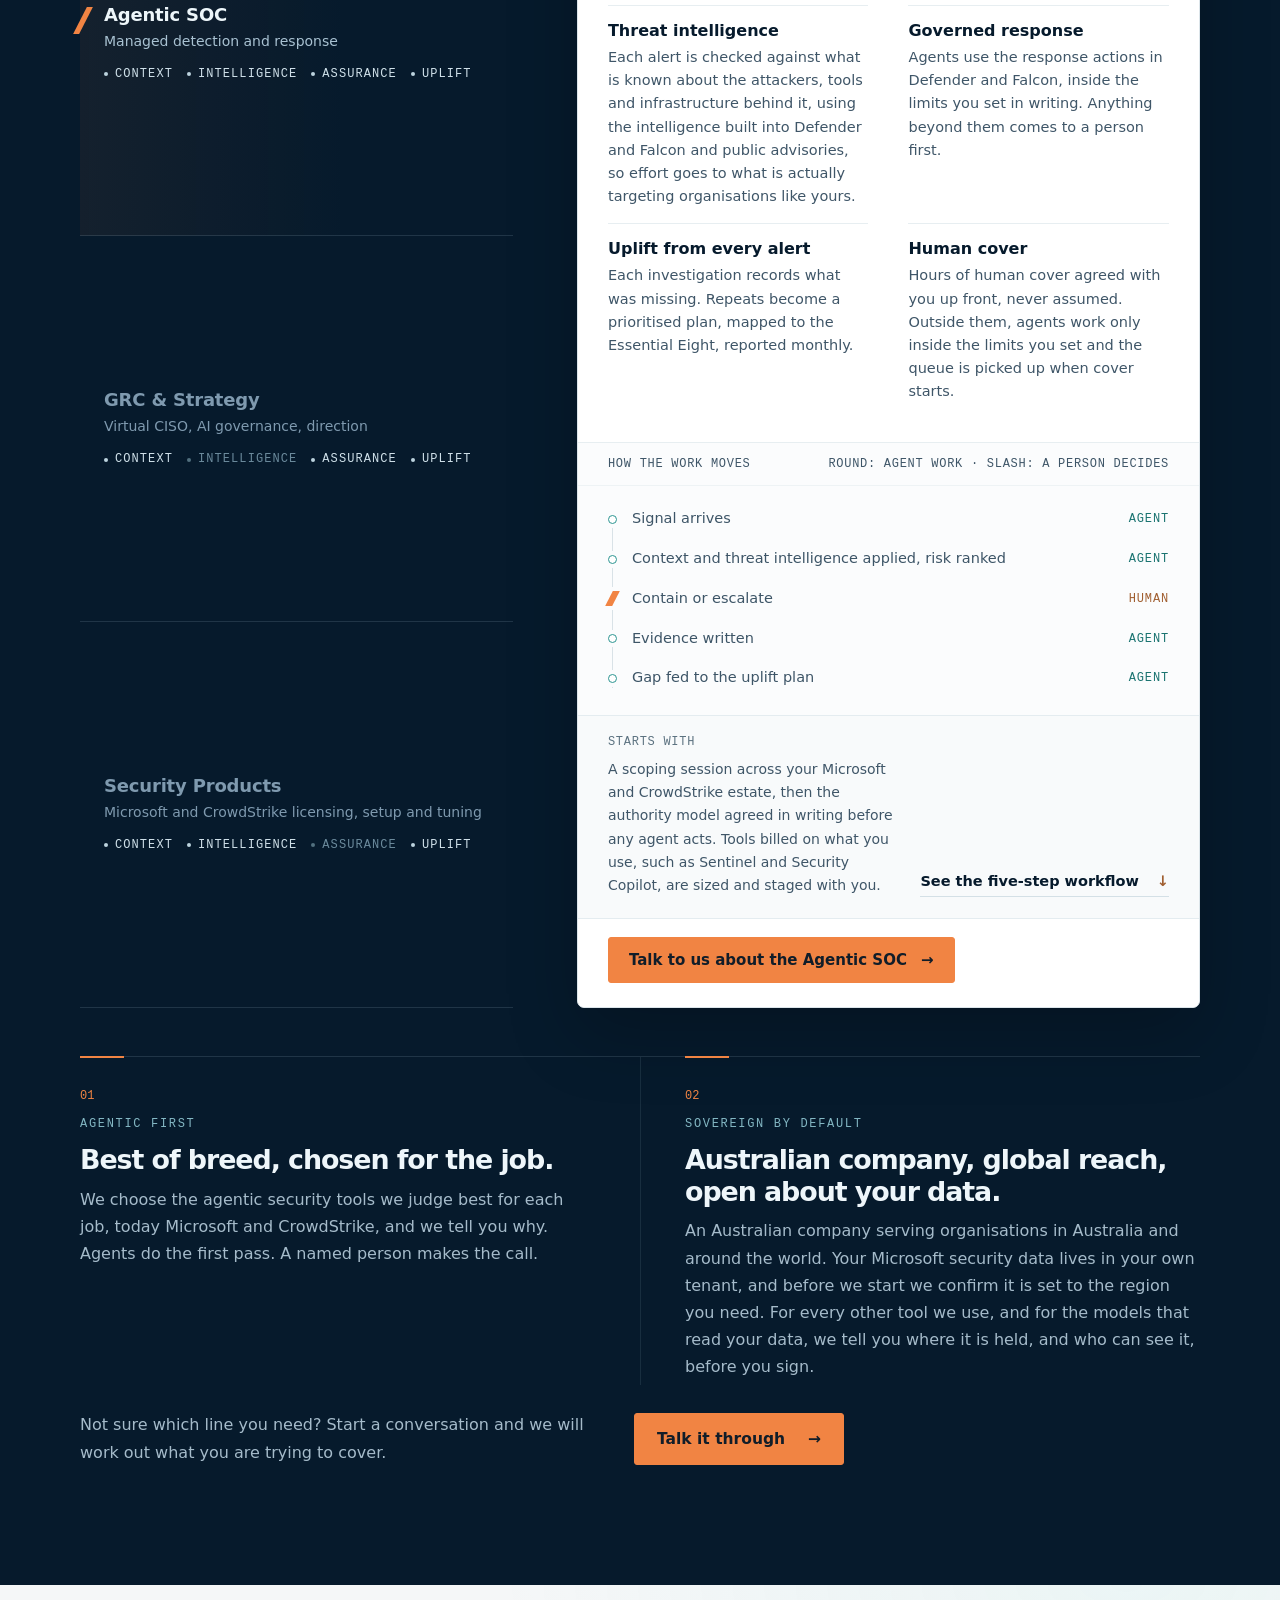
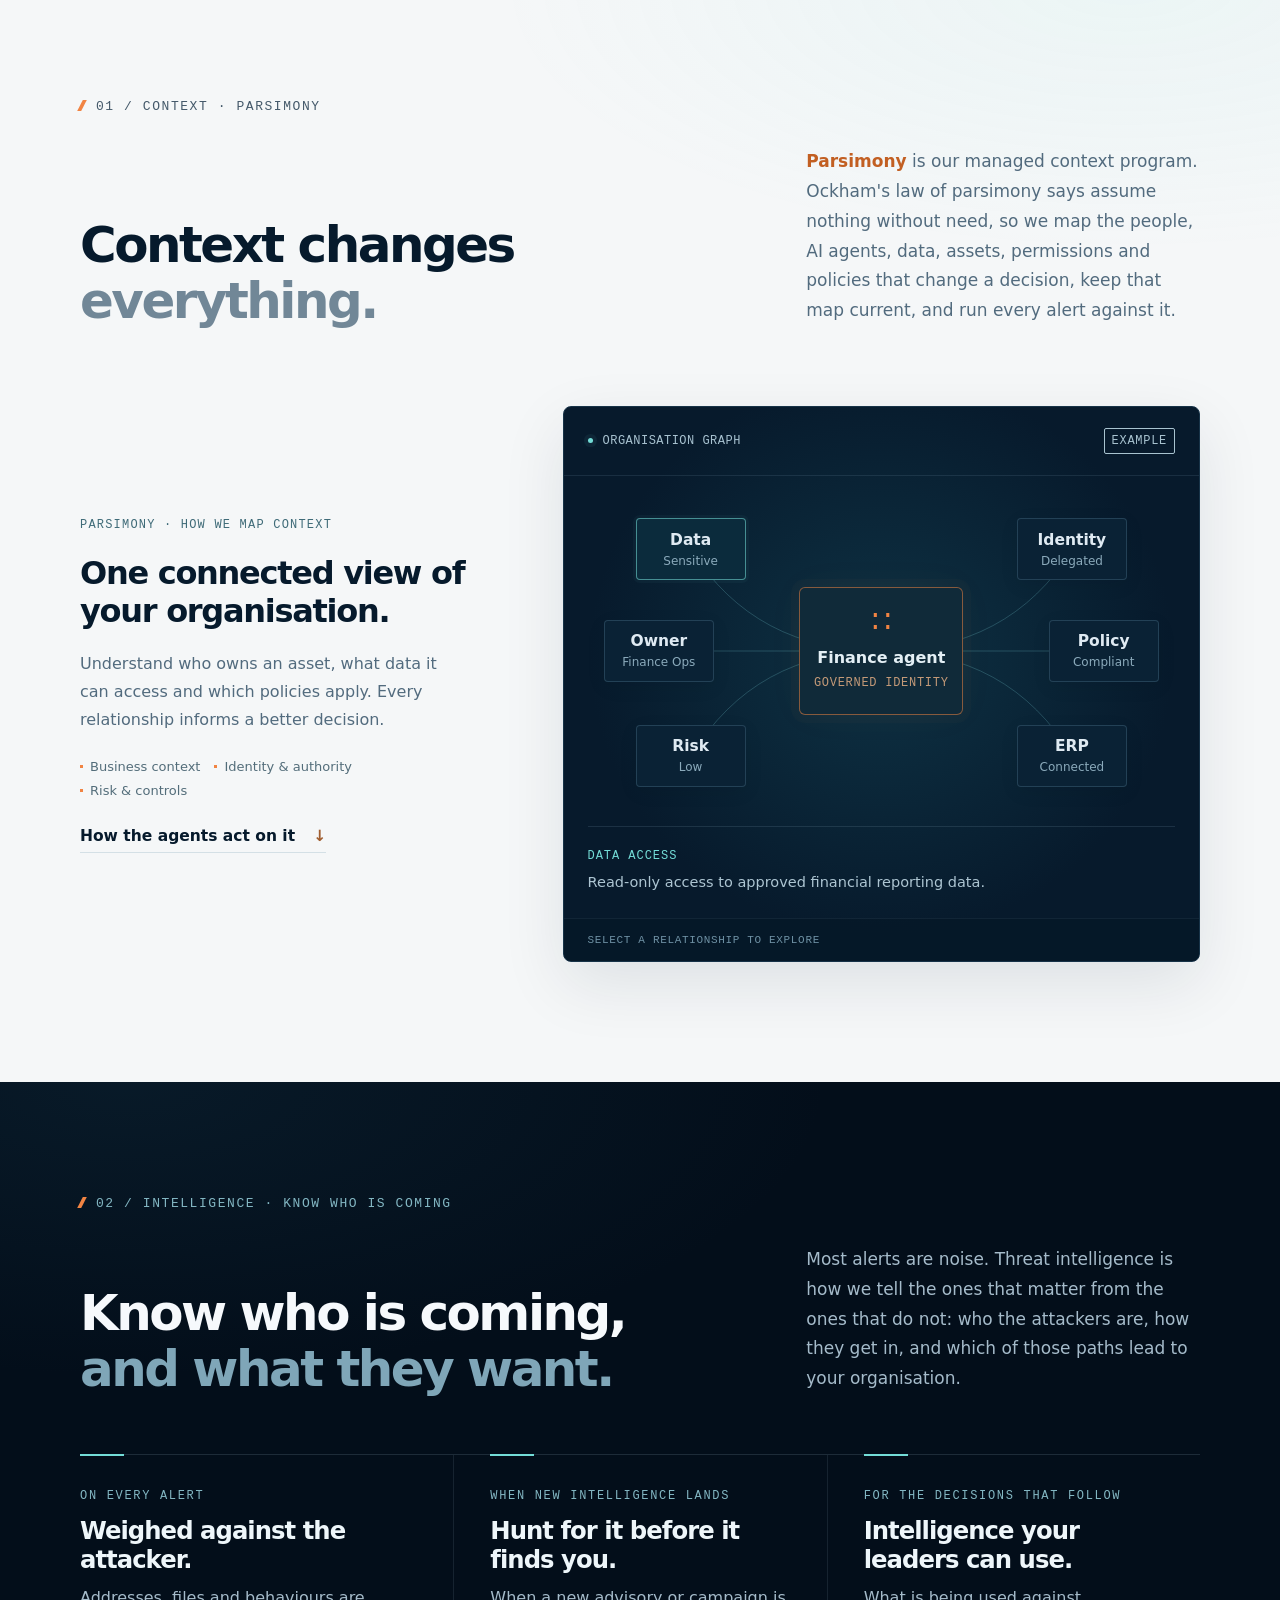
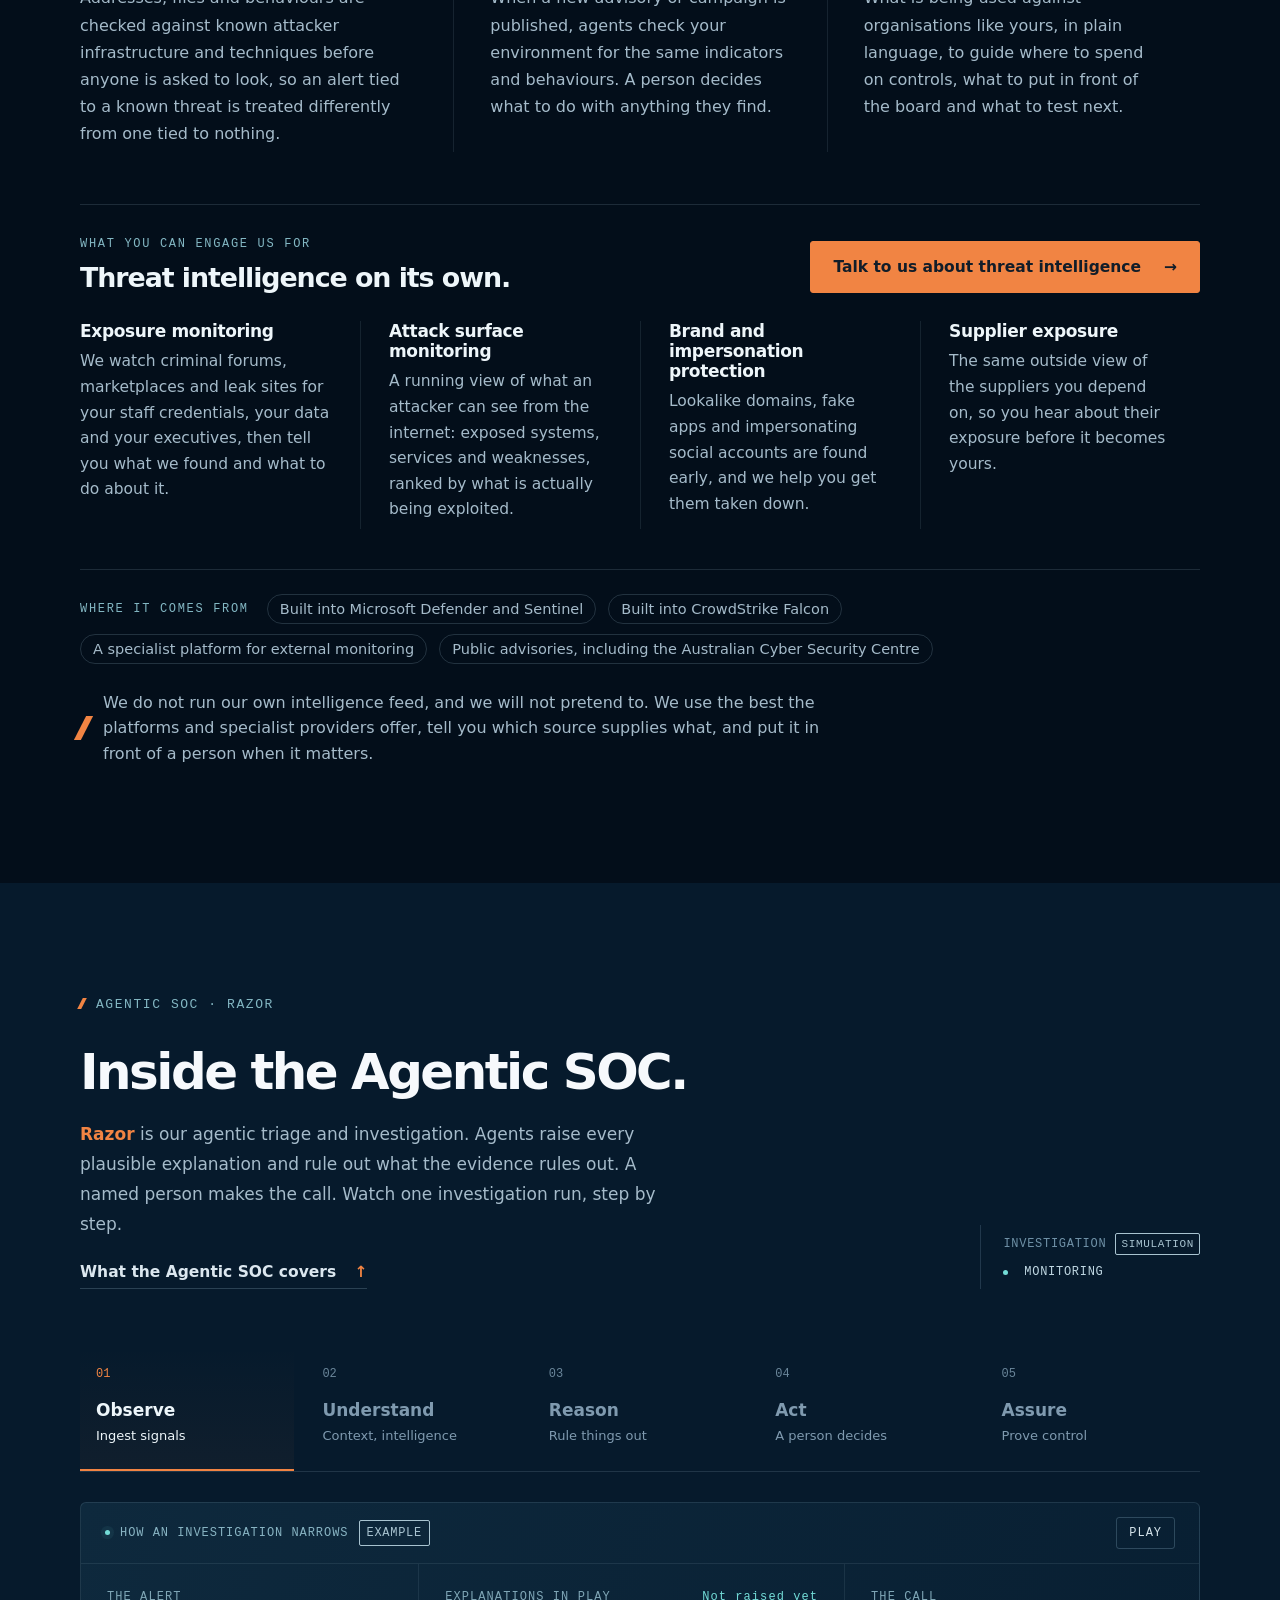
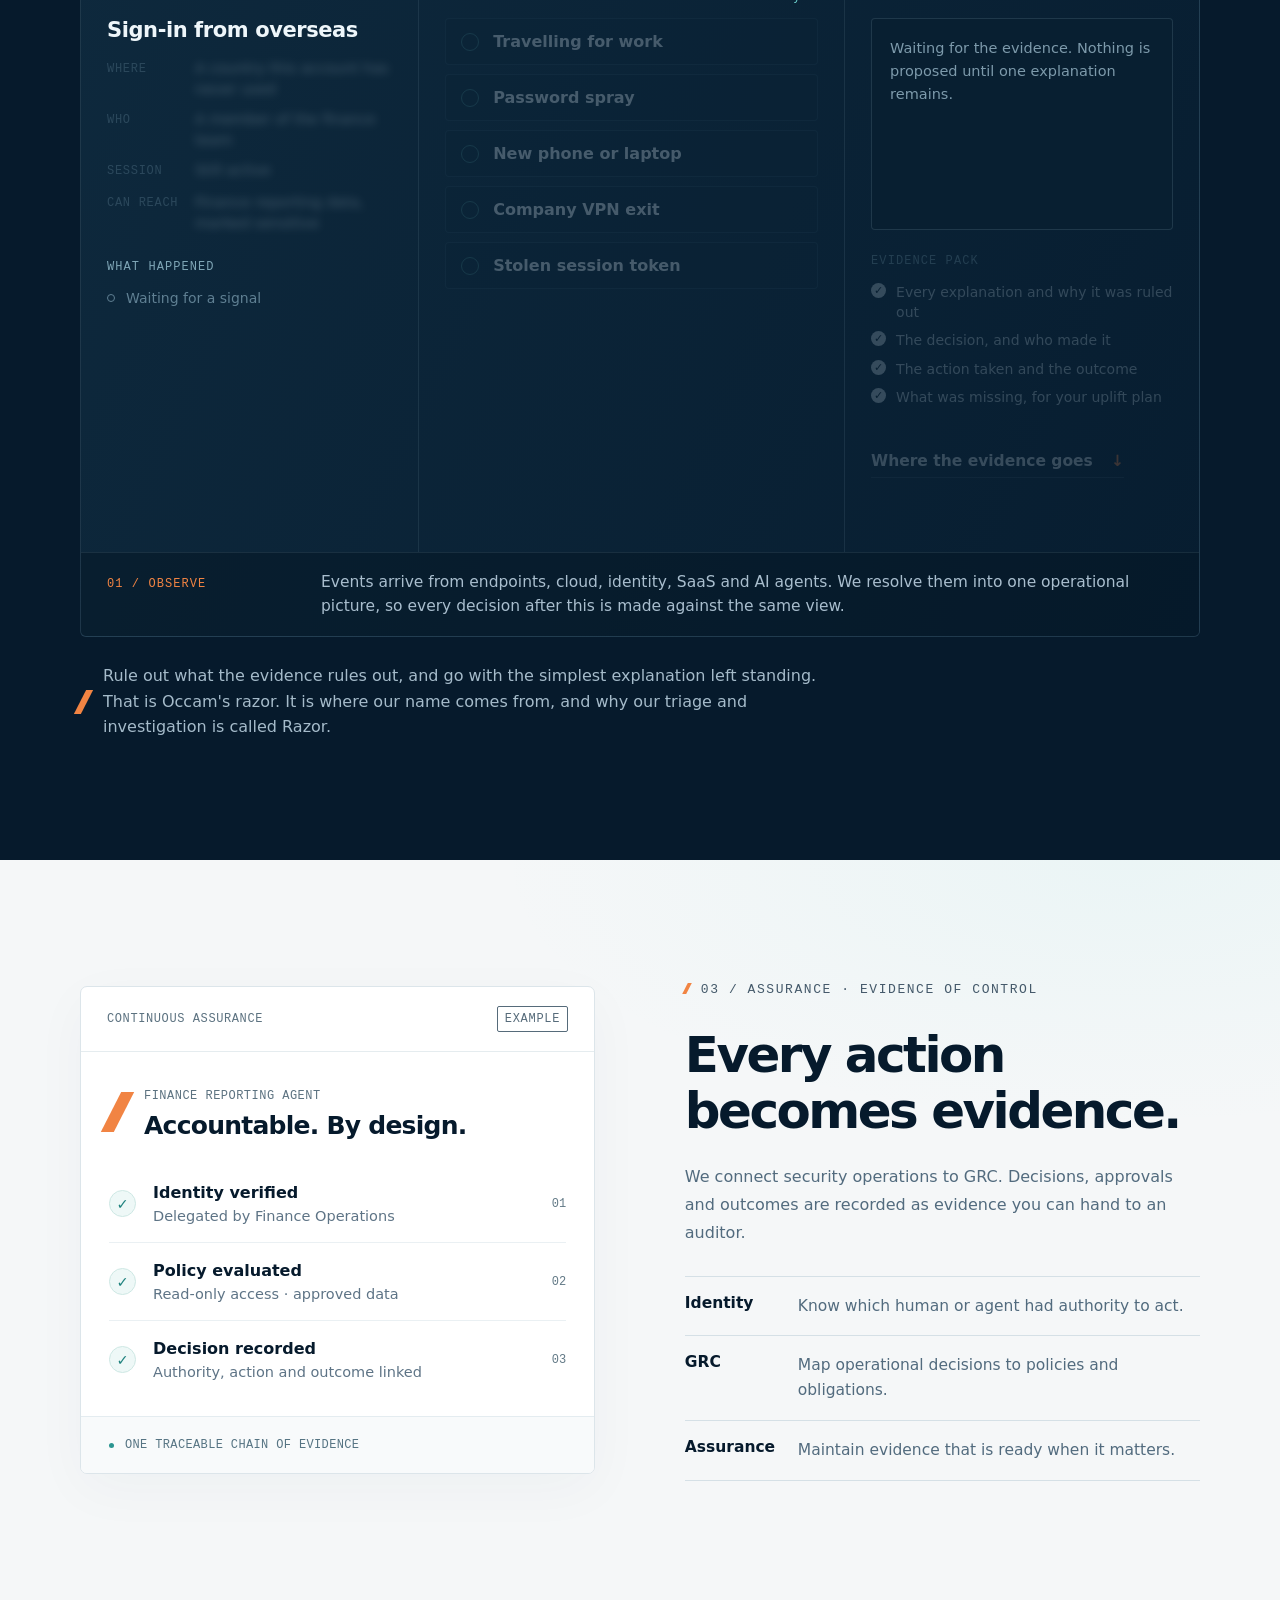
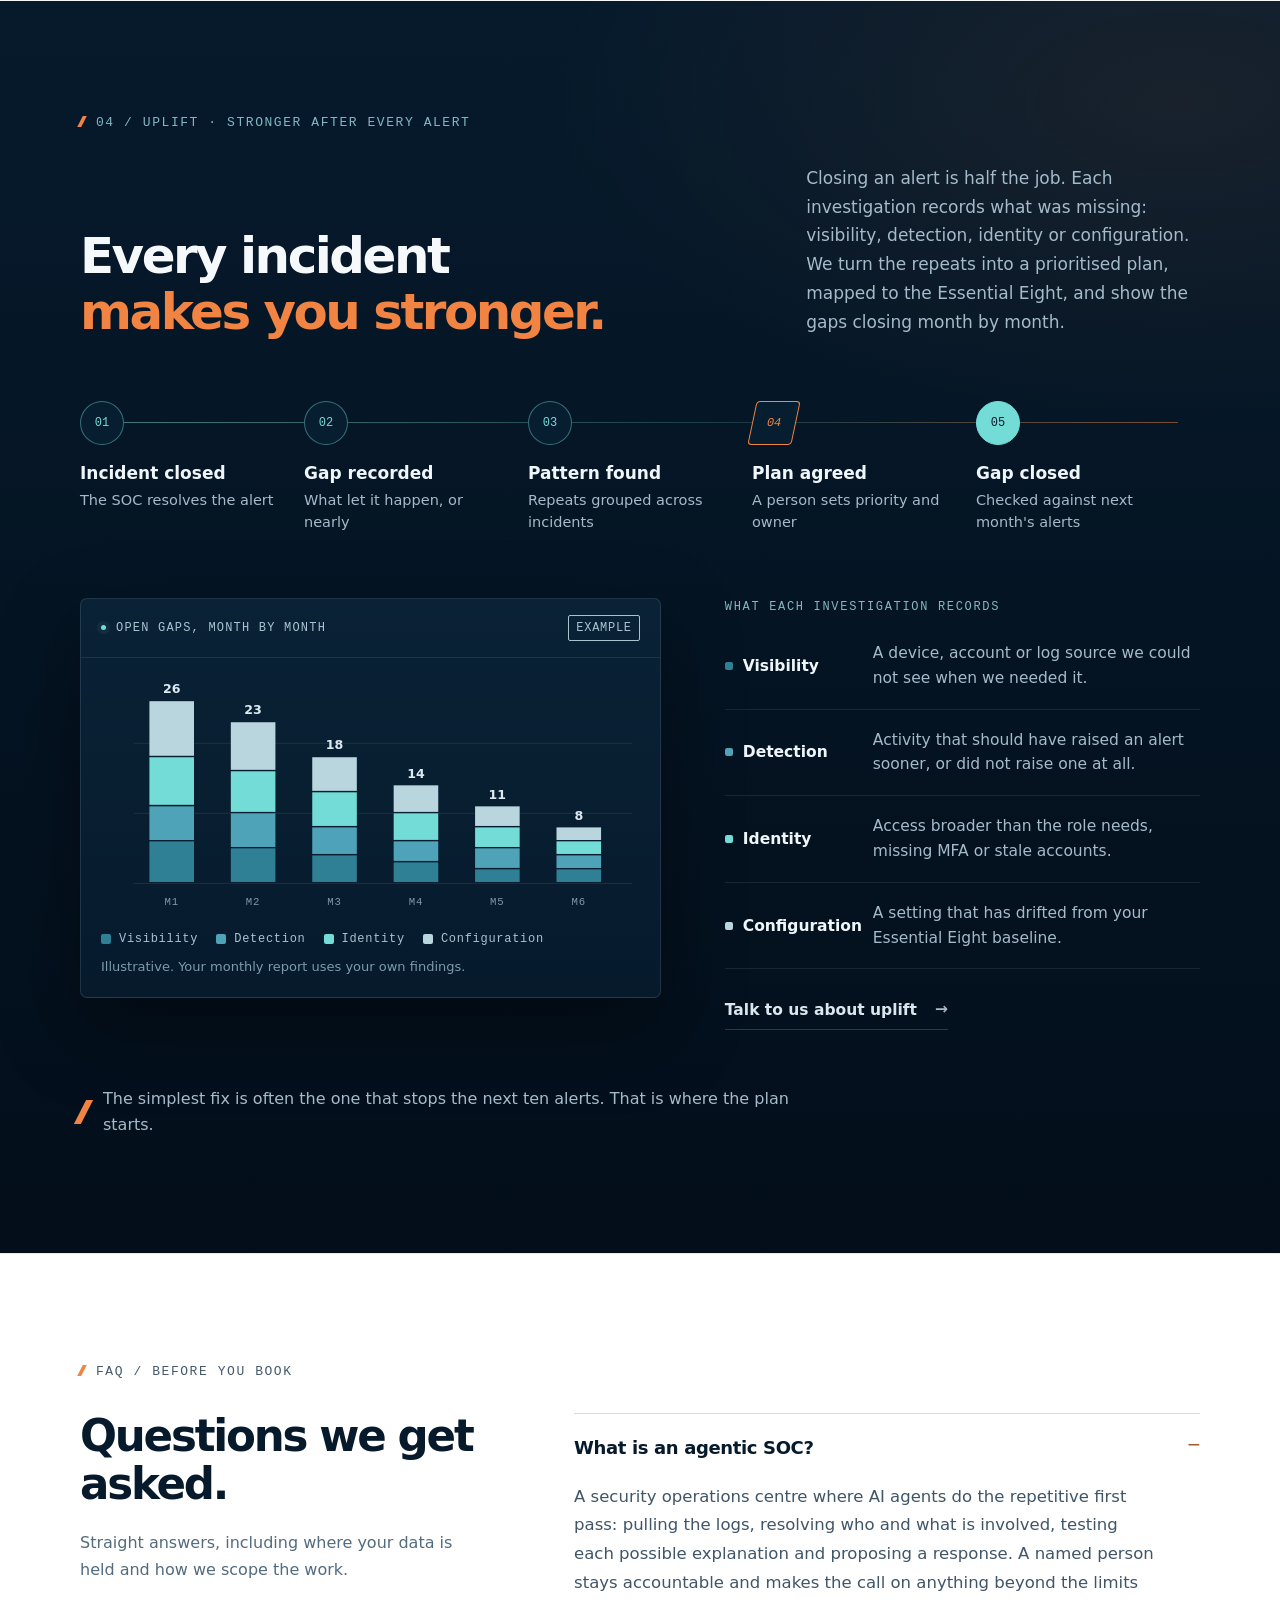
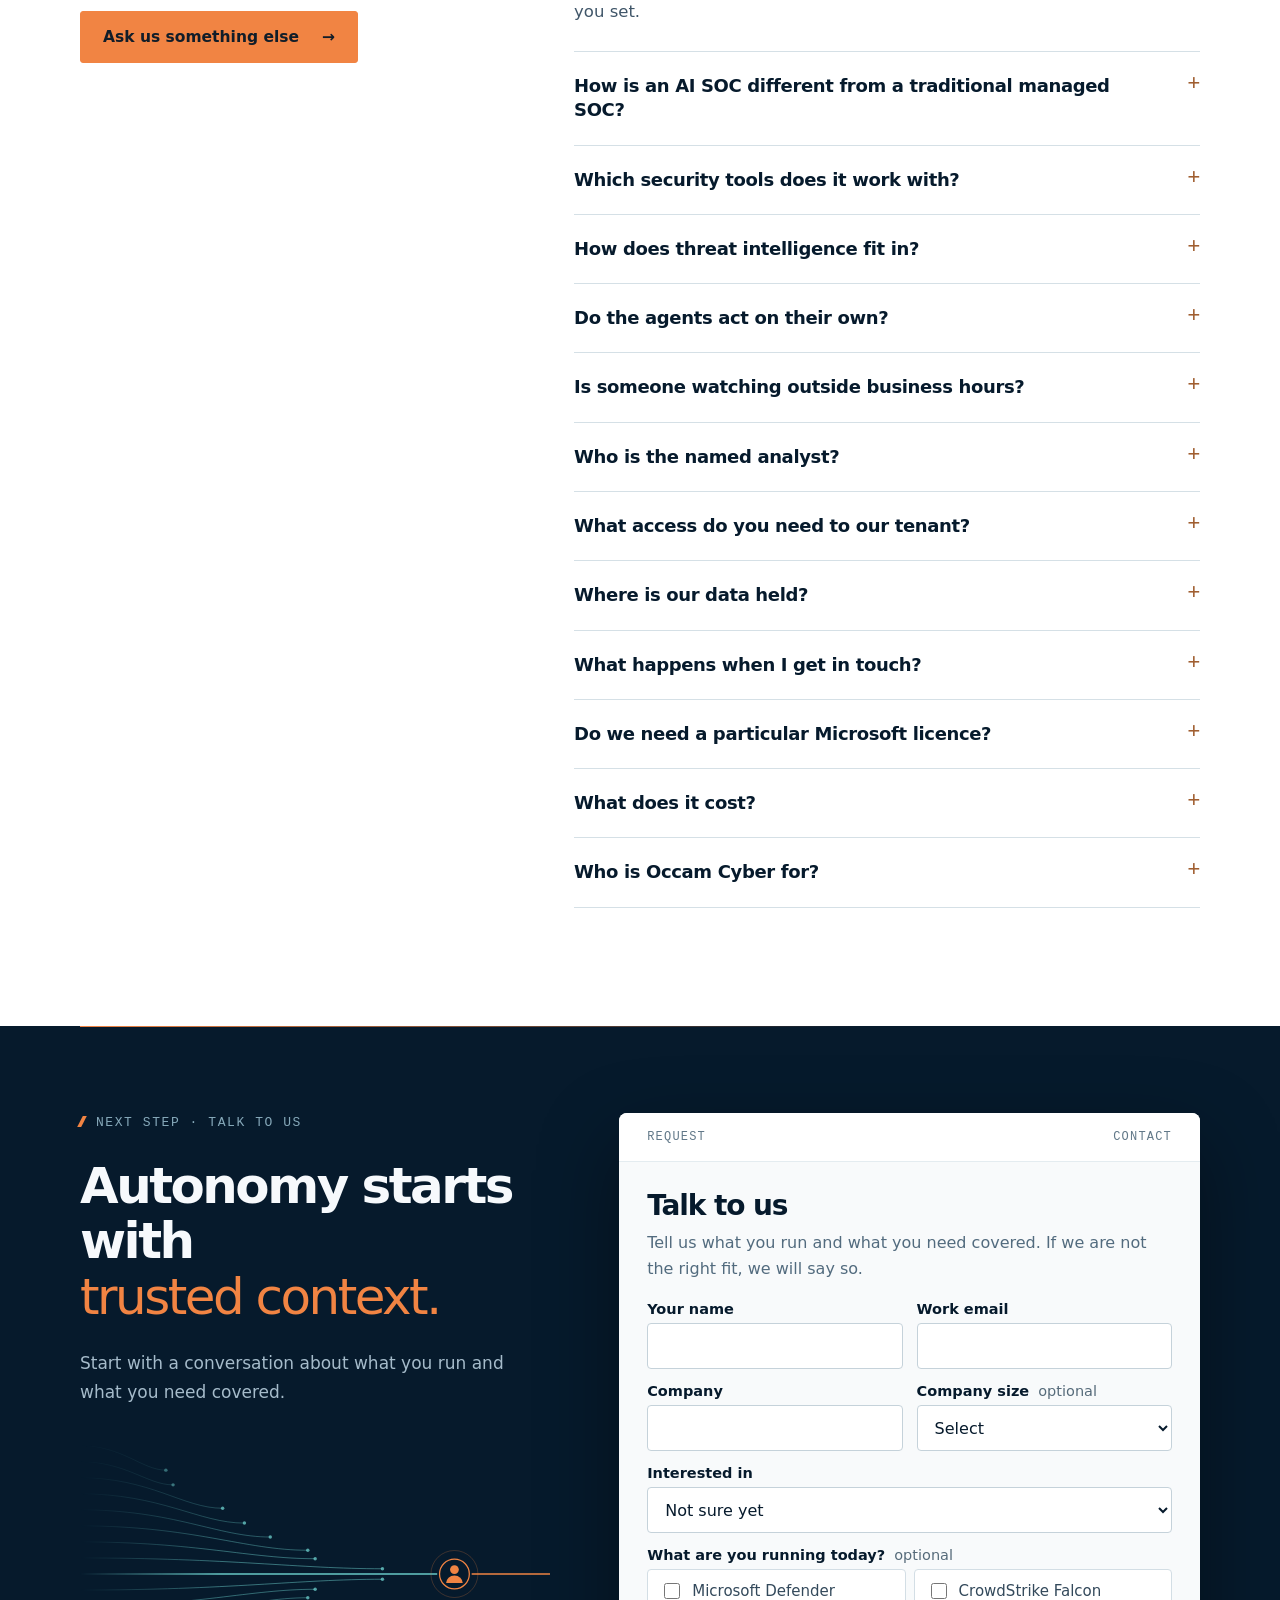
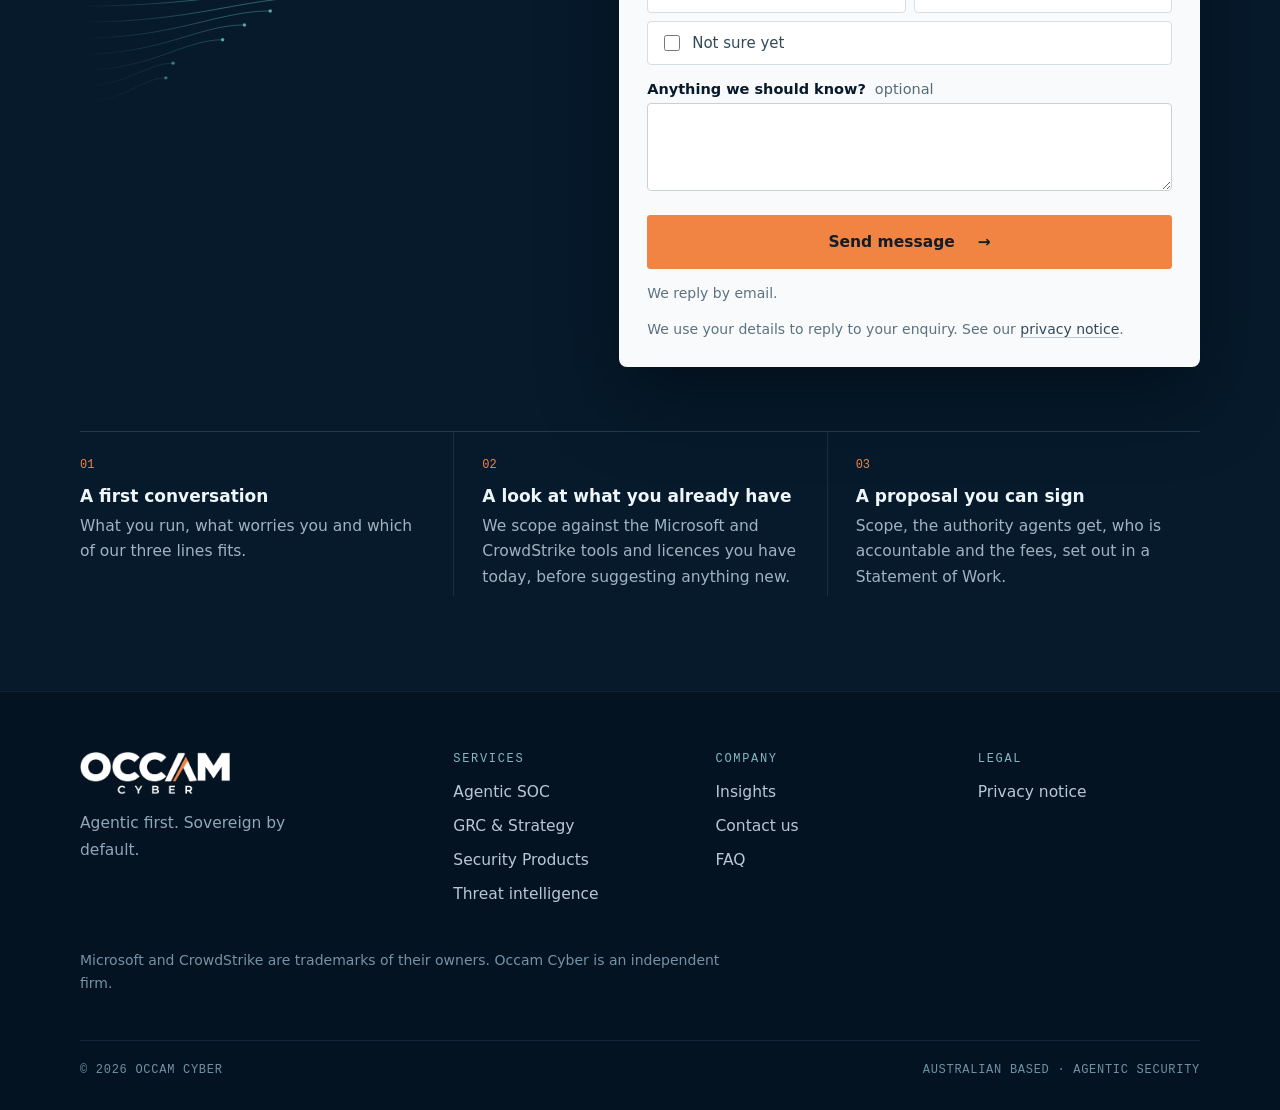
==== commit f3f37bda: "Name the programs: Razor (agentic triage and investigation), Parsimony (managed context) Co-Authored" ====
--- a/index.html
+++ b/index.html
@@ -101,8 +101,8 @@
                 <p class="service-lede">Security operations run by governed agents across your Microsoft and CrowdStrike security tools, with a named analyst accountable for it.</p>
                 <p class="service-suits"><b>Suits</b> organisations running Microsoft or CrowdStrike security tools, and nobody with the time to run them.</p>
                 <ul class="service-scope">
-                  <li><b>Alert triage</b><span>Agents work alerts from Microsoft Defender, Entra and Sentinel, and from CrowdStrike Falcon, through to a decision.</span></li>
-                  <li><b>Context first</b><span>Each alert is resolved against the asset, the owner, the data it touches and the authority behind it.</span></li>
+                  <li><b>Razor triage and investigation</b><span>Our agents work alerts from Microsoft Defender, Entra and Sentinel, and from CrowdStrike Falcon, through to a decision.</span></li>
+                  <li><b>Parsimony context</b><span>Each alert is resolved against the asset, the owner, the data it touches and the authority behind it, from the context map Parsimony keeps current.</span></li>
                   <li><b>Threat intelligence</b><span>Each alert is checked against what is known about the attackers, tools and infrastructure behind it, using the intelligence built into Defender and Falcon and public advisories, so effort goes to what is actually targeting organisations like yours.</span></li>
                   <li><b>Governed response</b><span>Agents use the response actions in Defender and Falcon, inside the limits you set in writing. Anything beyond them comes to a person first.</span></li>
                   <li><b>Uplift from every alert</b><span>Each investigation records what was missing. Repeats become a prioritised plan, mapped to the Essential Eight, reported monthly.</span></li>
@@ -193,15 +193,15 @@
       </section>
 
       <section class="statement section-shell" id="context" aria-labelledby="context-title">
-                <div class="section-kicker">01 / CONTEXT · THE ORGANISATION MAPPED</div>
+                <div class="section-kicker">01 / CONTEXT · PARSIMONY</div>
         <div class="statement-grid">
           <h2 id="context-title">Context changes<br /><span>everything.</span></h2>
-          <p>We map the relationships between people, AI agents, data, assets, permissions, policies and risk, so your organisation can safely scale autonomous work.</p>
+          <p><b class="program-name">Parsimony</b> is our managed context program. Ockham's law of parsimony says assume nothing without need, so we map the people, AI agents, data, assets, permissions and policies that change a decision, keep that map current, and run every alert against it.</p>
         </div>
 
         <div data-reveal class="context-layout">
           <div class="context-copy">
-            <div class="live-label">HOW WE MAP CONTEXT</div>
+            <div class="live-label">PARSIMONY · HOW WE MAP CONTEXT</div>
             <h3>One connected view of your organisation.</h3>
             <p>Understand who owns an asset, what data it can access and which policies apply. Every relationship informs a better decision.</p>
             <div class="context-principles"><span>Business context</span><span>Identity &amp; authority</span><span>Risk &amp; controls</span></div>
@@ -259,9 +259,9 @@
 
       <section class="soc-section" id="soc" aria-labelledby="soc-title">
         <div class="section-shell">
-          <div class="section-kicker">02 / INTELLIGENCE · SECURITY OPERATIONS</div>
+          <div class="section-kicker">AGENTIC SOC · RAZOR</div>
           <div class="soc-heading">
-            <div><h2 id="soc-title">Inside the Agentic SOC.</h2><p>Watch one investigation run, step by step. Agents do the ruling out. A named person makes the call.</p><a class="text-link" href="#services">What the Agentic SOC covers <span aria-hidden="true">↑</span></a></div>
+            <div><h2 id="soc-title">Inside the Agentic SOC.</h2><p><b class="program-name">Razor</b> is our agentic triage and investigation. Agents raise every plausible explanation and rule out what the evidence rules out. A named person makes the call. Watch one investigation run, step by step.</p><a class="text-link" href="#services">What the Agentic SOC covers <span aria-hidden="true">↑</span></a></div>
             <div class="soc-readout"><span>INVESTIGATION <span class="demo-label">SIMULATION</span></span><strong id="sim-status"><i></i> CLOSED, EVIDENCE WRITTEN</strong></div>
           </div>
 
@@ -354,7 +354,7 @@
             </div>
           </div>
 
-          <p class="razor-note"><span class="brand-slash" aria-hidden="true"></span><span>Rule out what the evidence rules out, and go with the simplest explanation left standing. That is Occam's razor, and it is where our name comes from.</span></p>
+          <p class="razor-note"><span class="brand-slash" aria-hidden="true"></span><span>Rule out what the evidence rules out, and go with the simplest explanation left standing. That is Occam's razor. It is where our name comes from, and why our triage and investigation is called Razor.</span></p>
         </div>
       </section>
 
--- a/styles.css
+++ b/styles.css
@@ -423,3 +423,5 @@
 @media print{.reveal-ready .uplift-grid .ub,.reveal-ready .uplift-loop li{transform:none!important;opacity:1!important}}
 nav a{white-space:nowrap}
 @media(max-width:1300px) and (min-width:801px){nav a[href="#context"]{display:none}}
+.program-name{font-weight:700;color:var(--orange)}
+.statement .program-name{color:#c25f22}
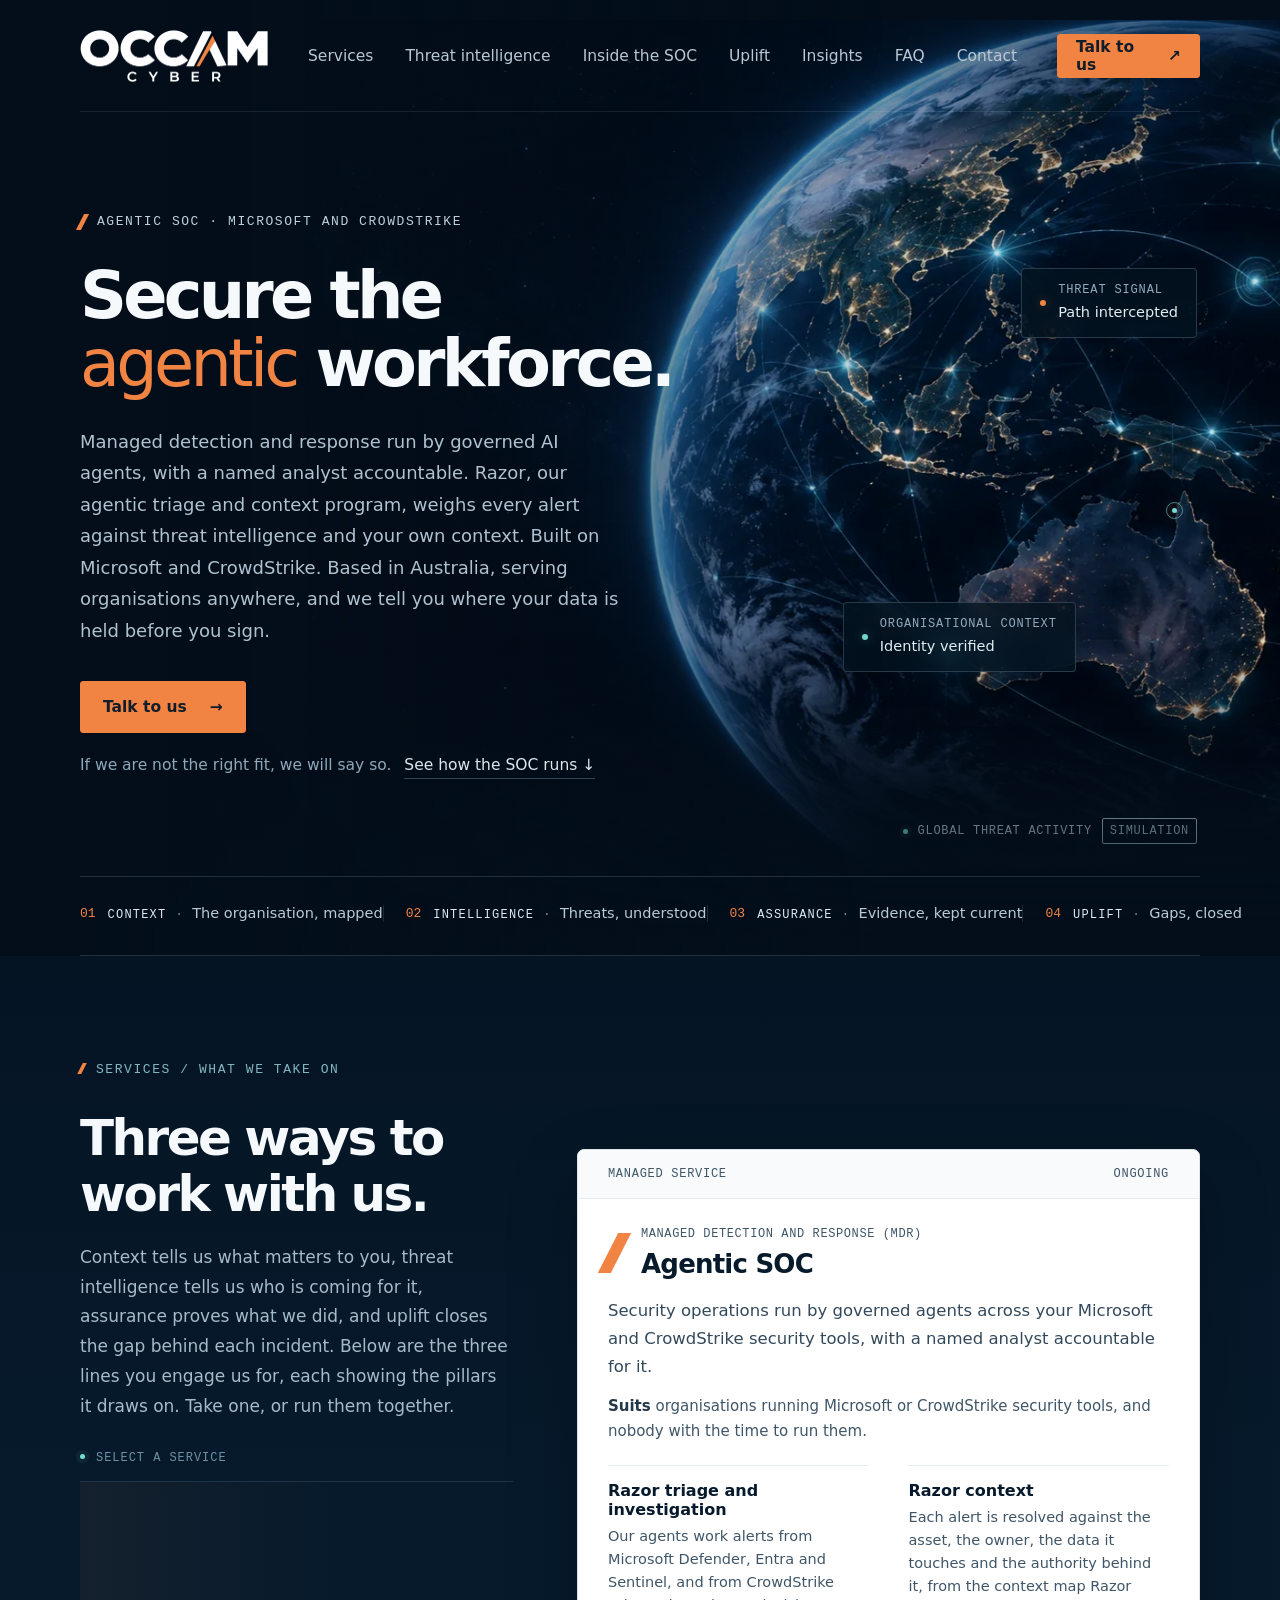
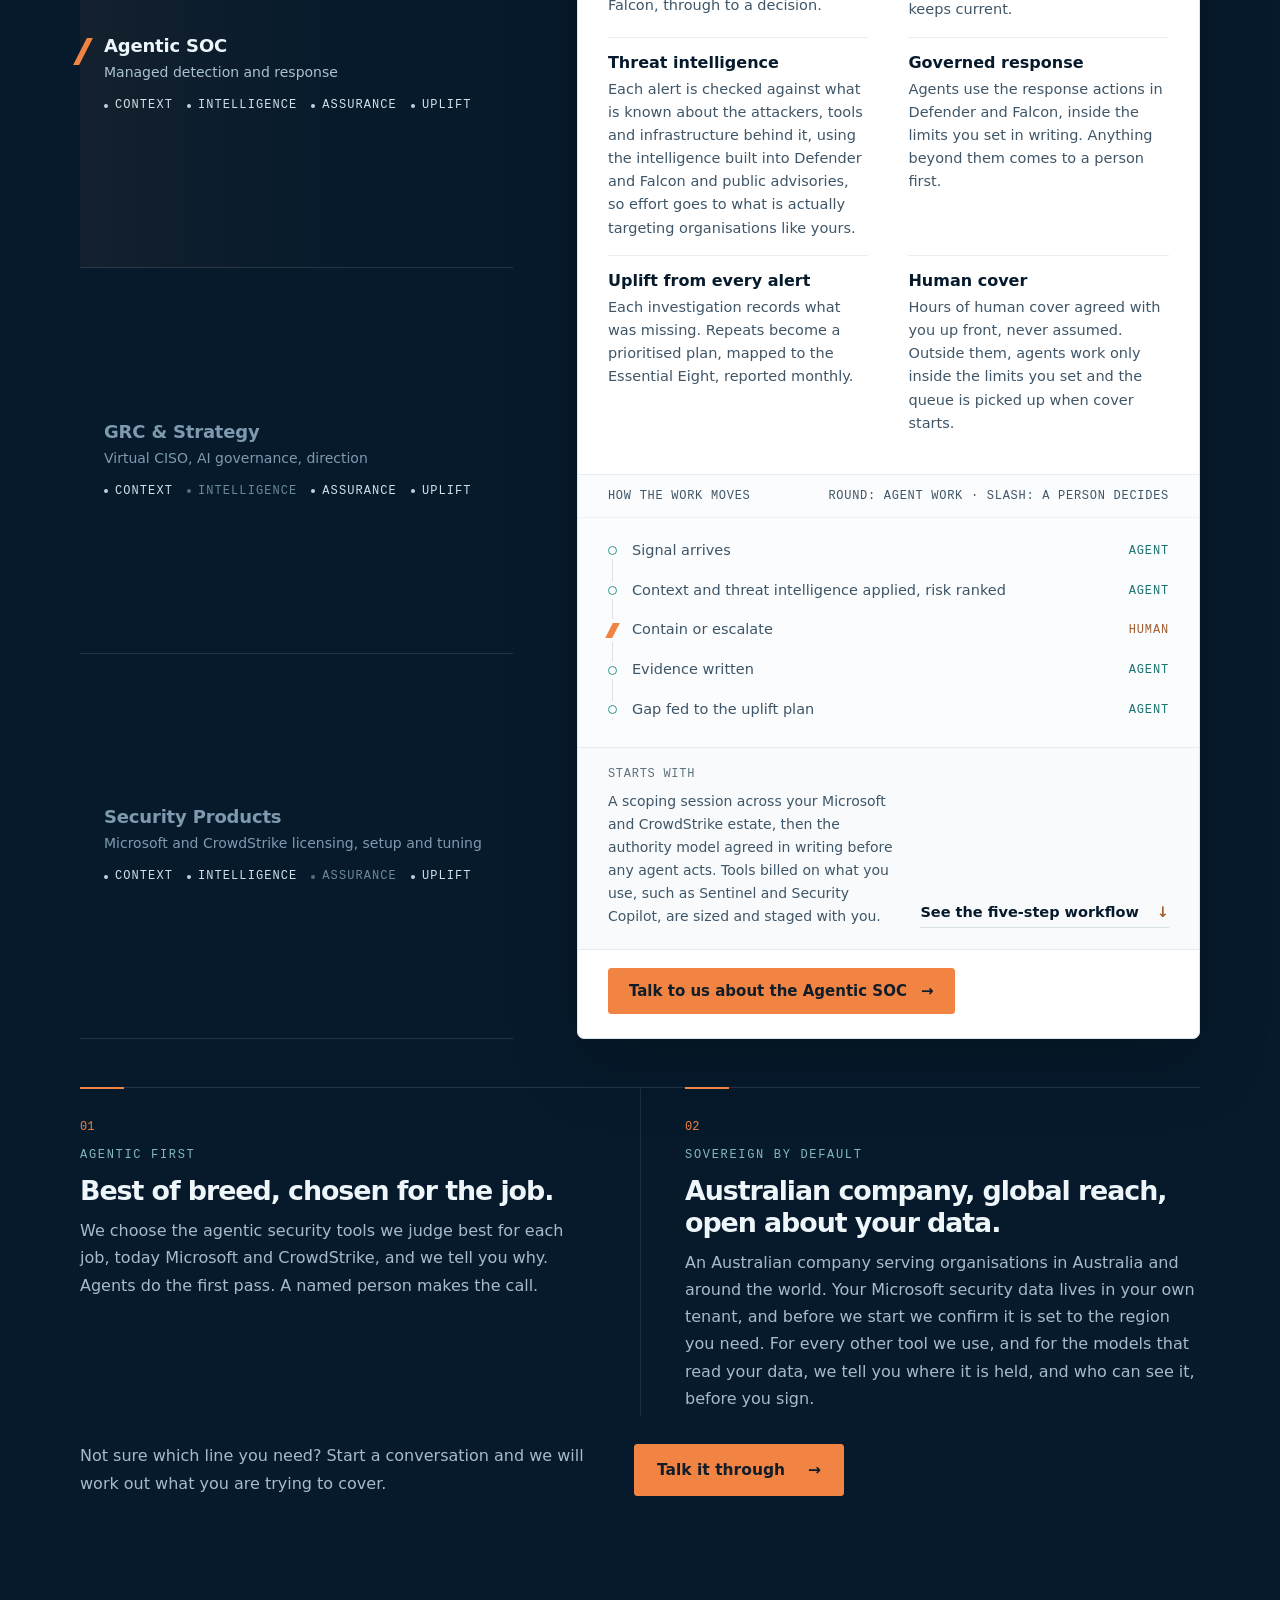
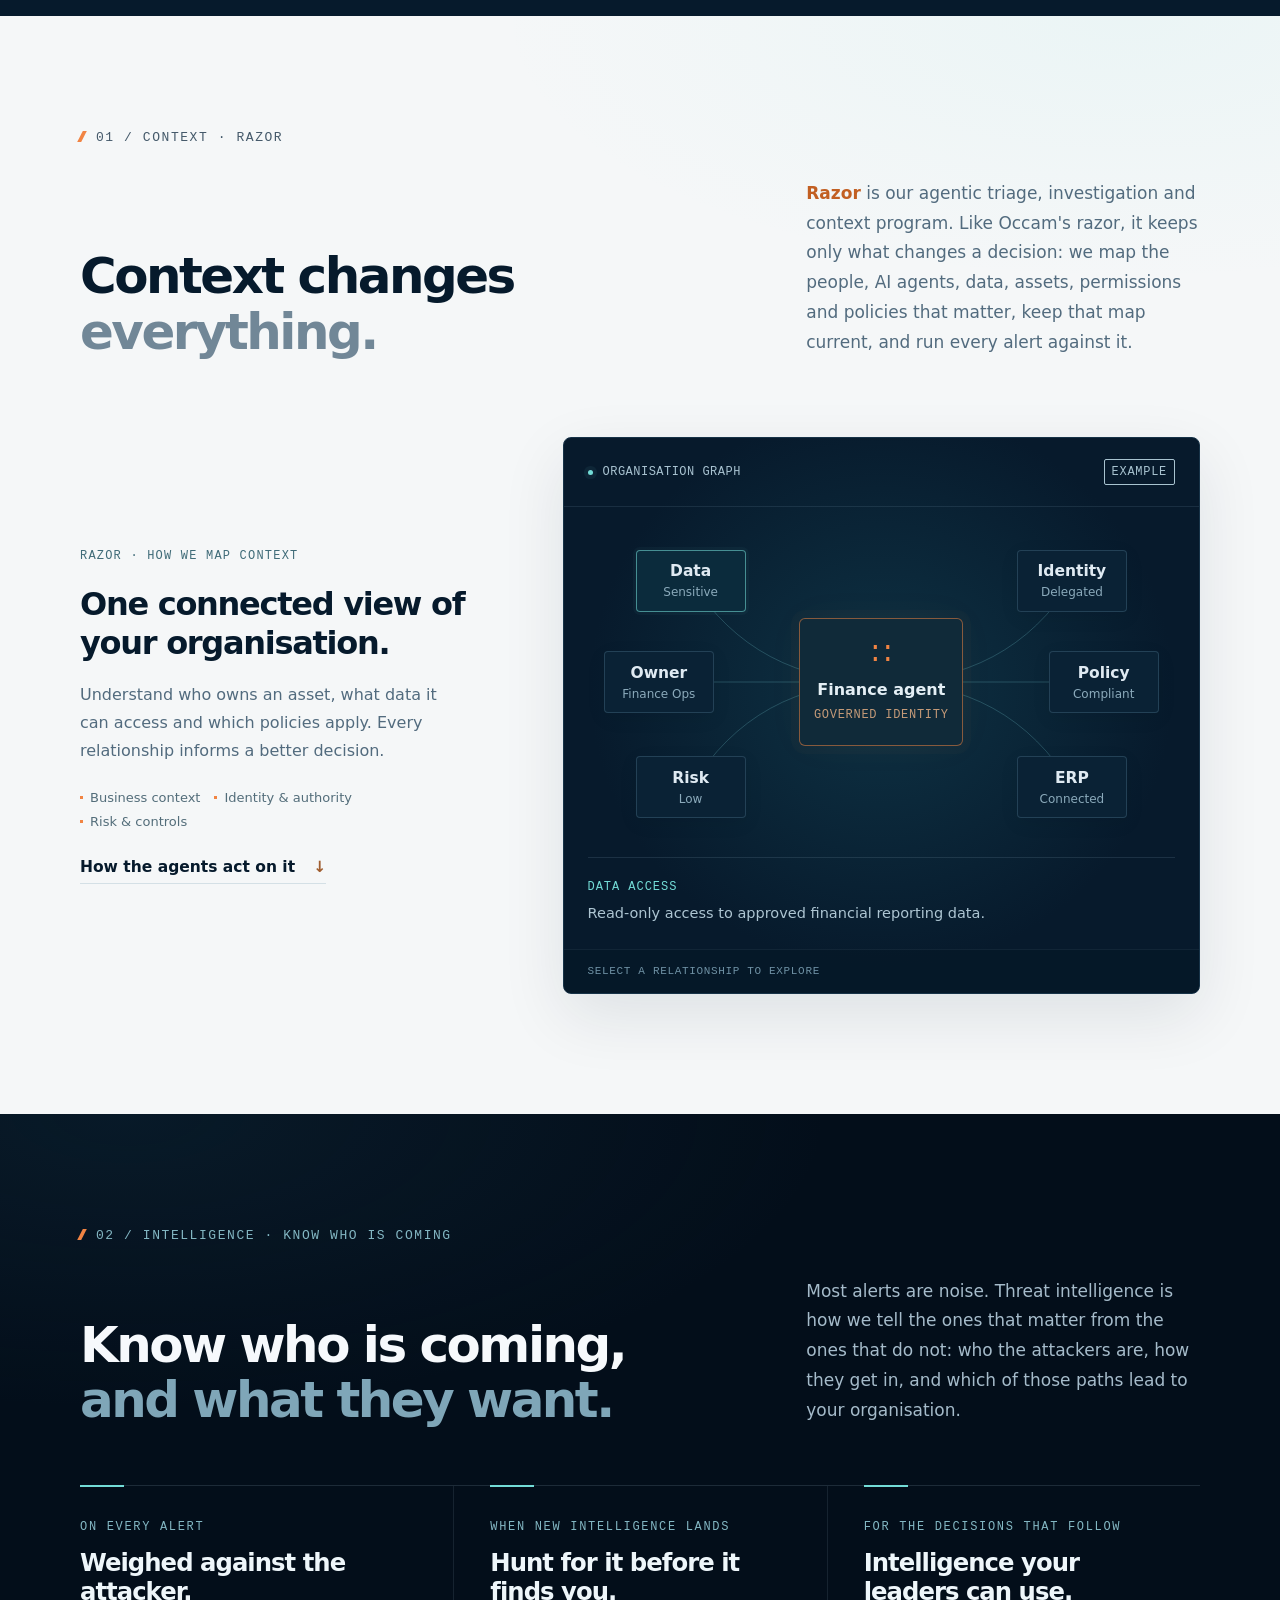
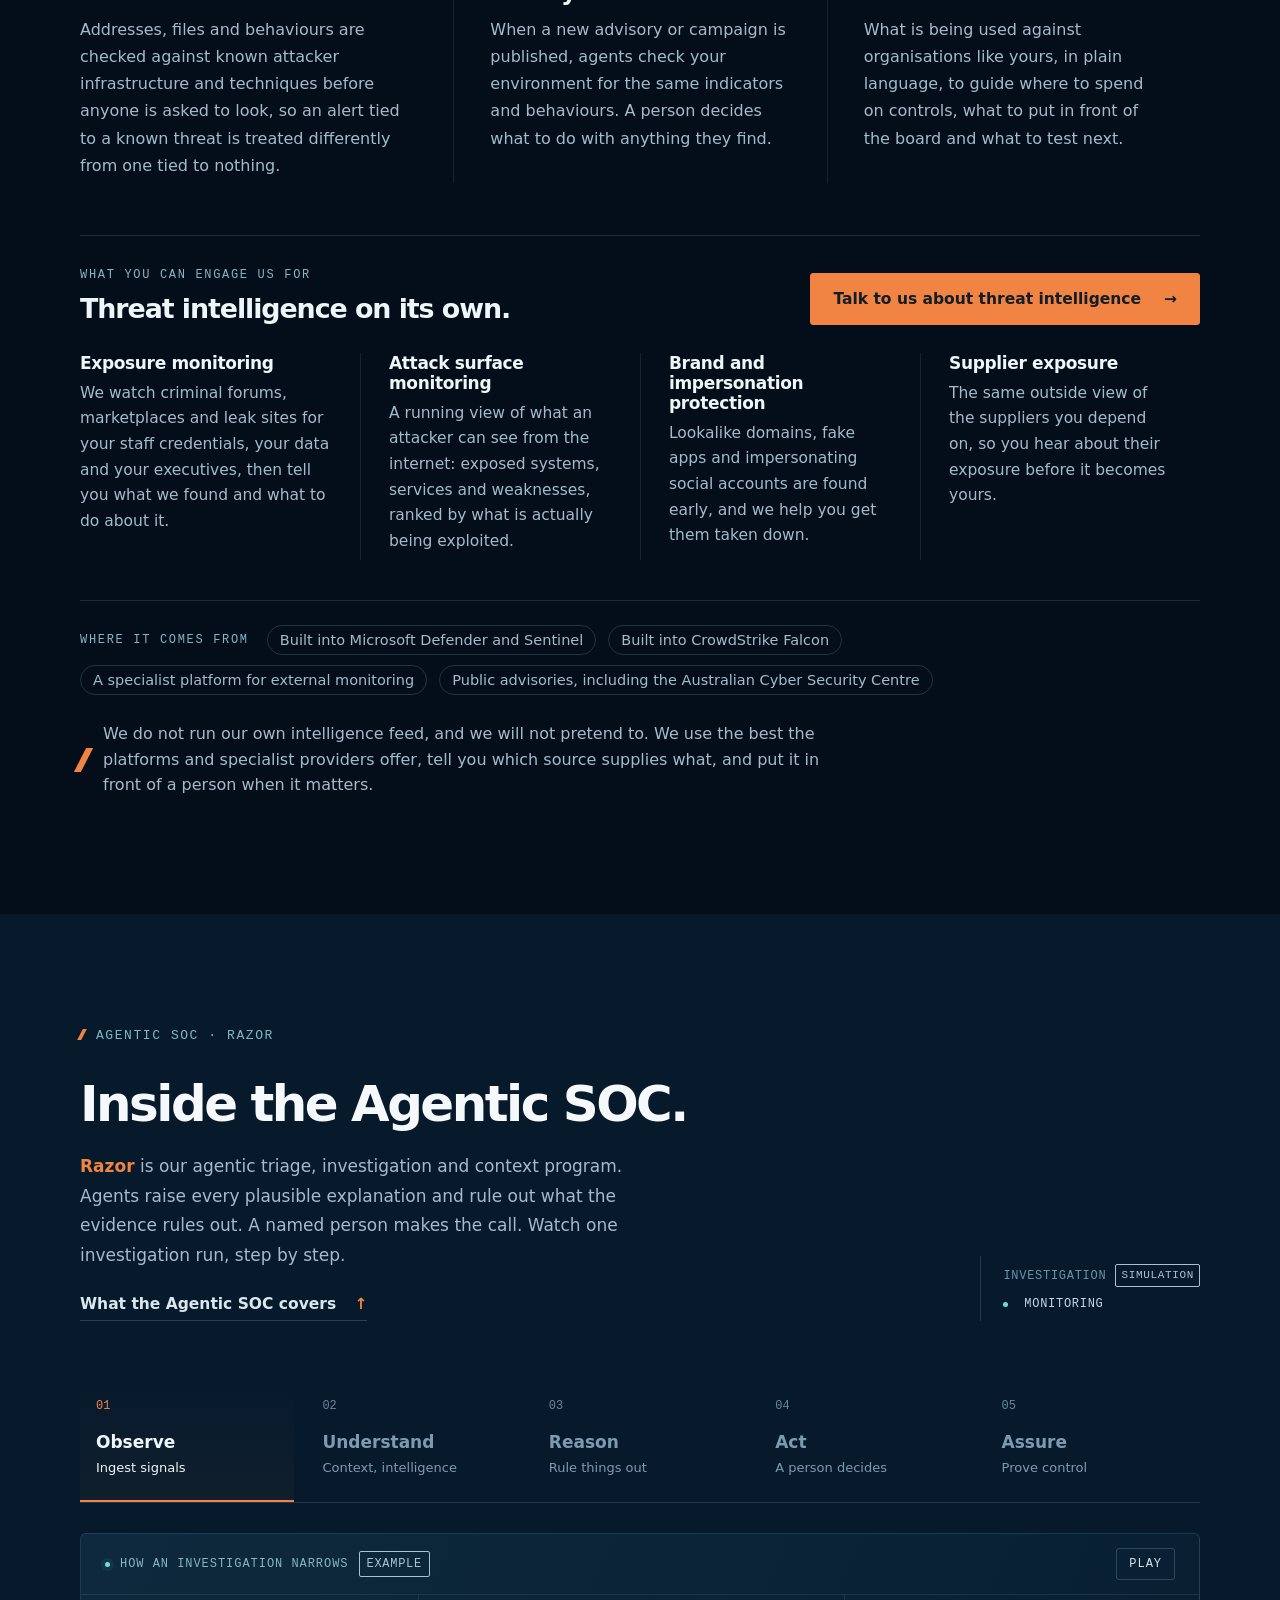
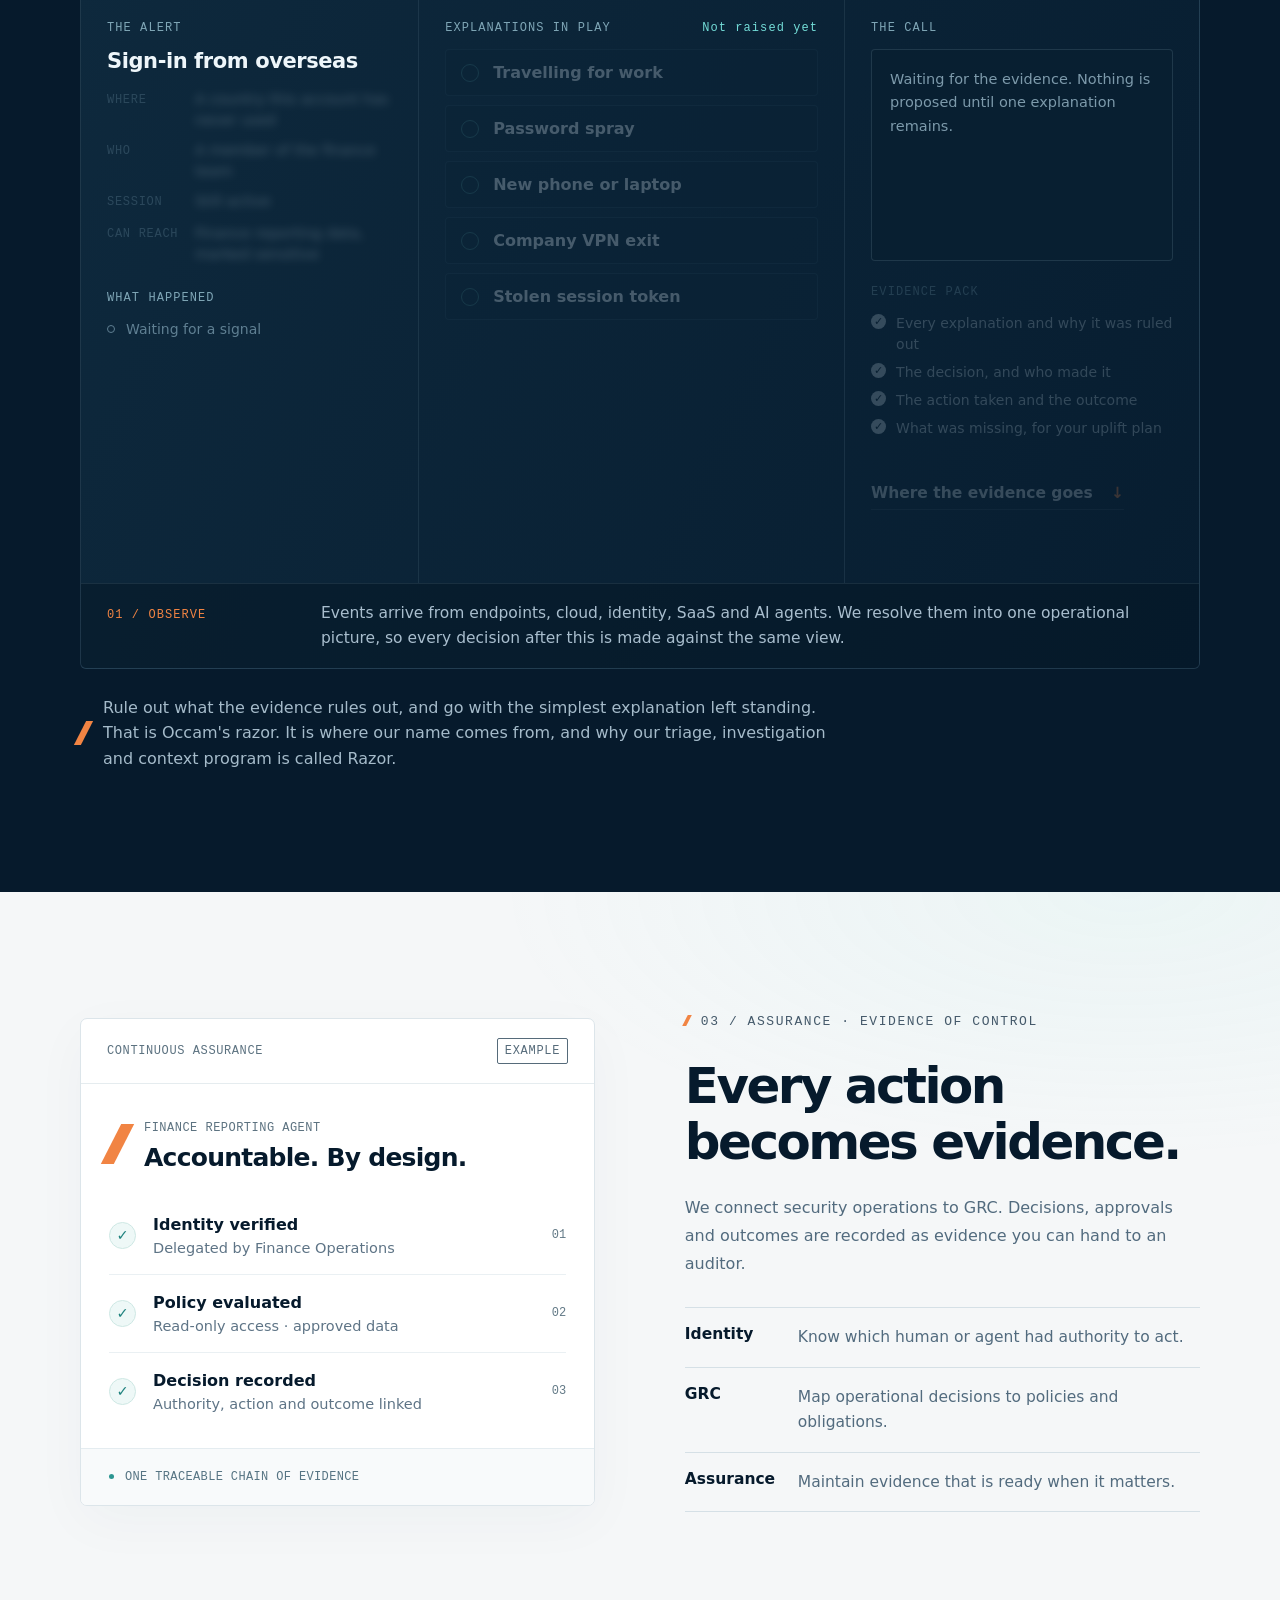
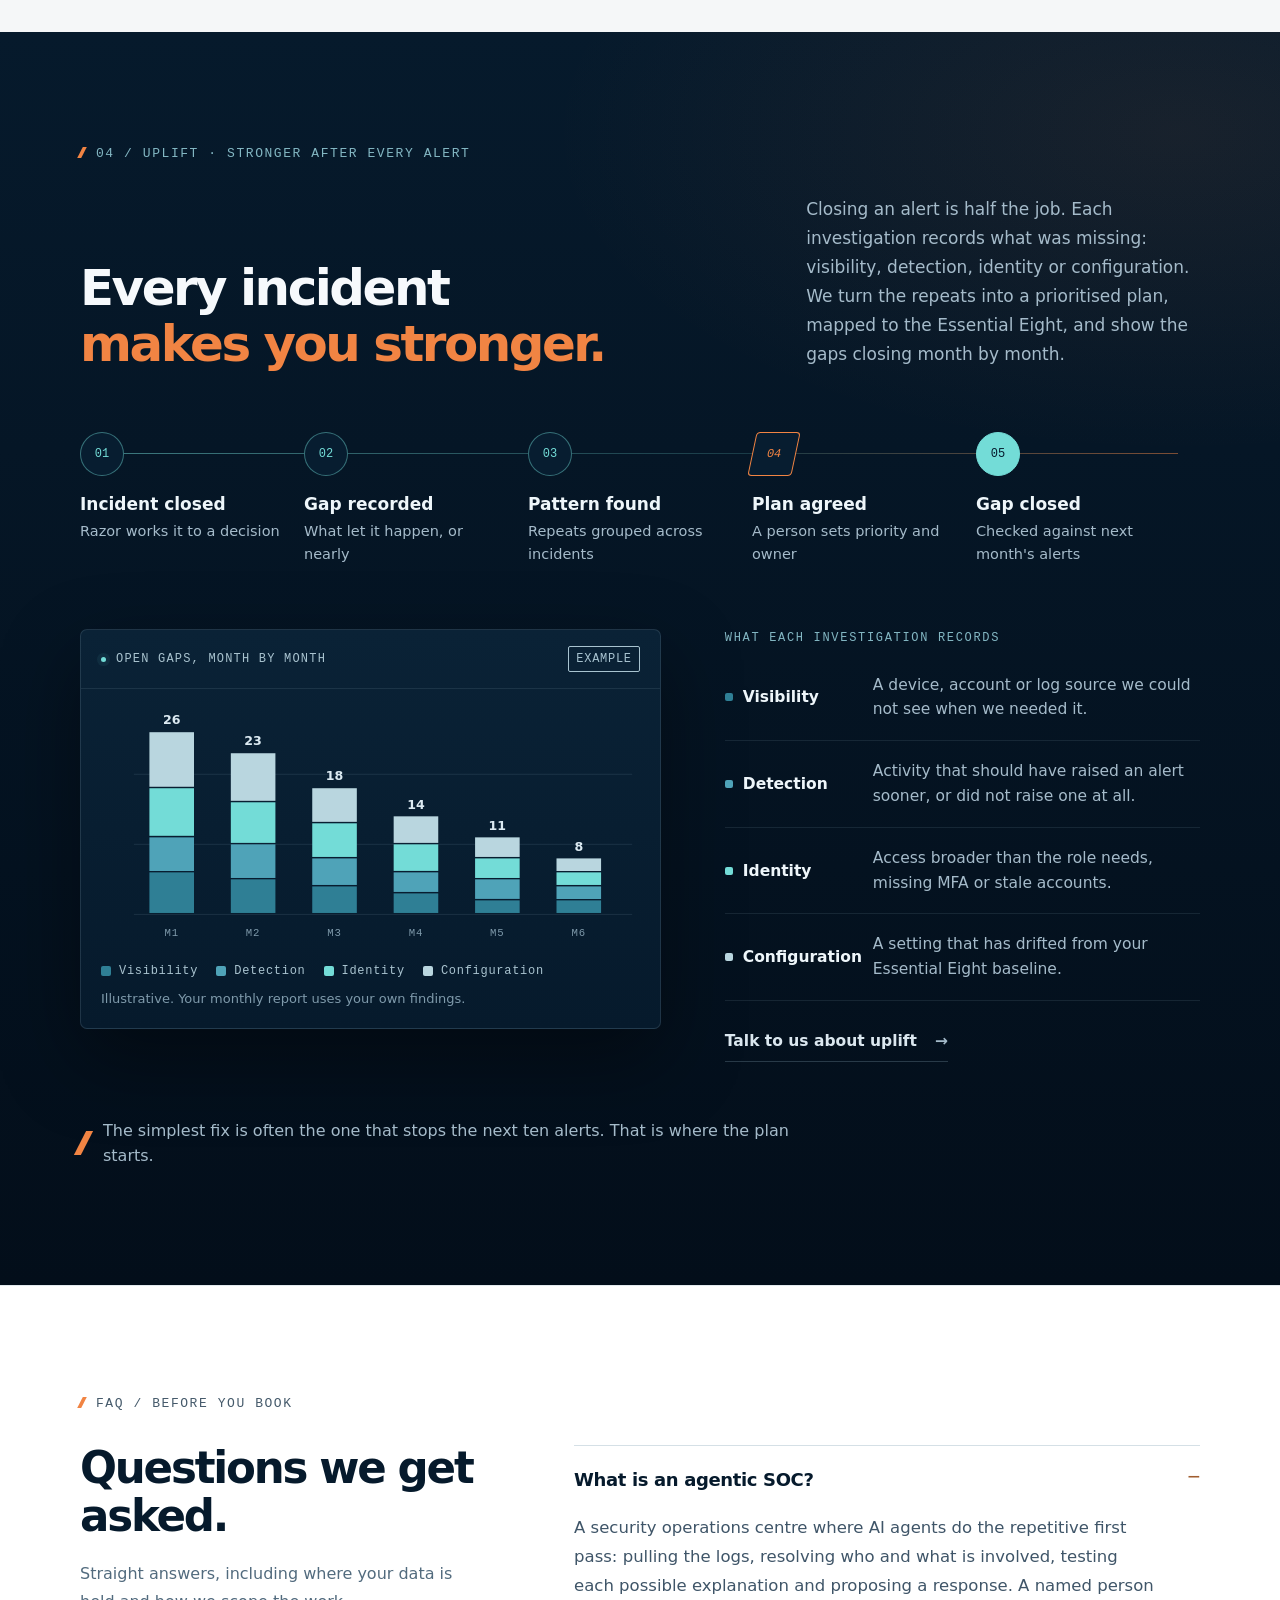
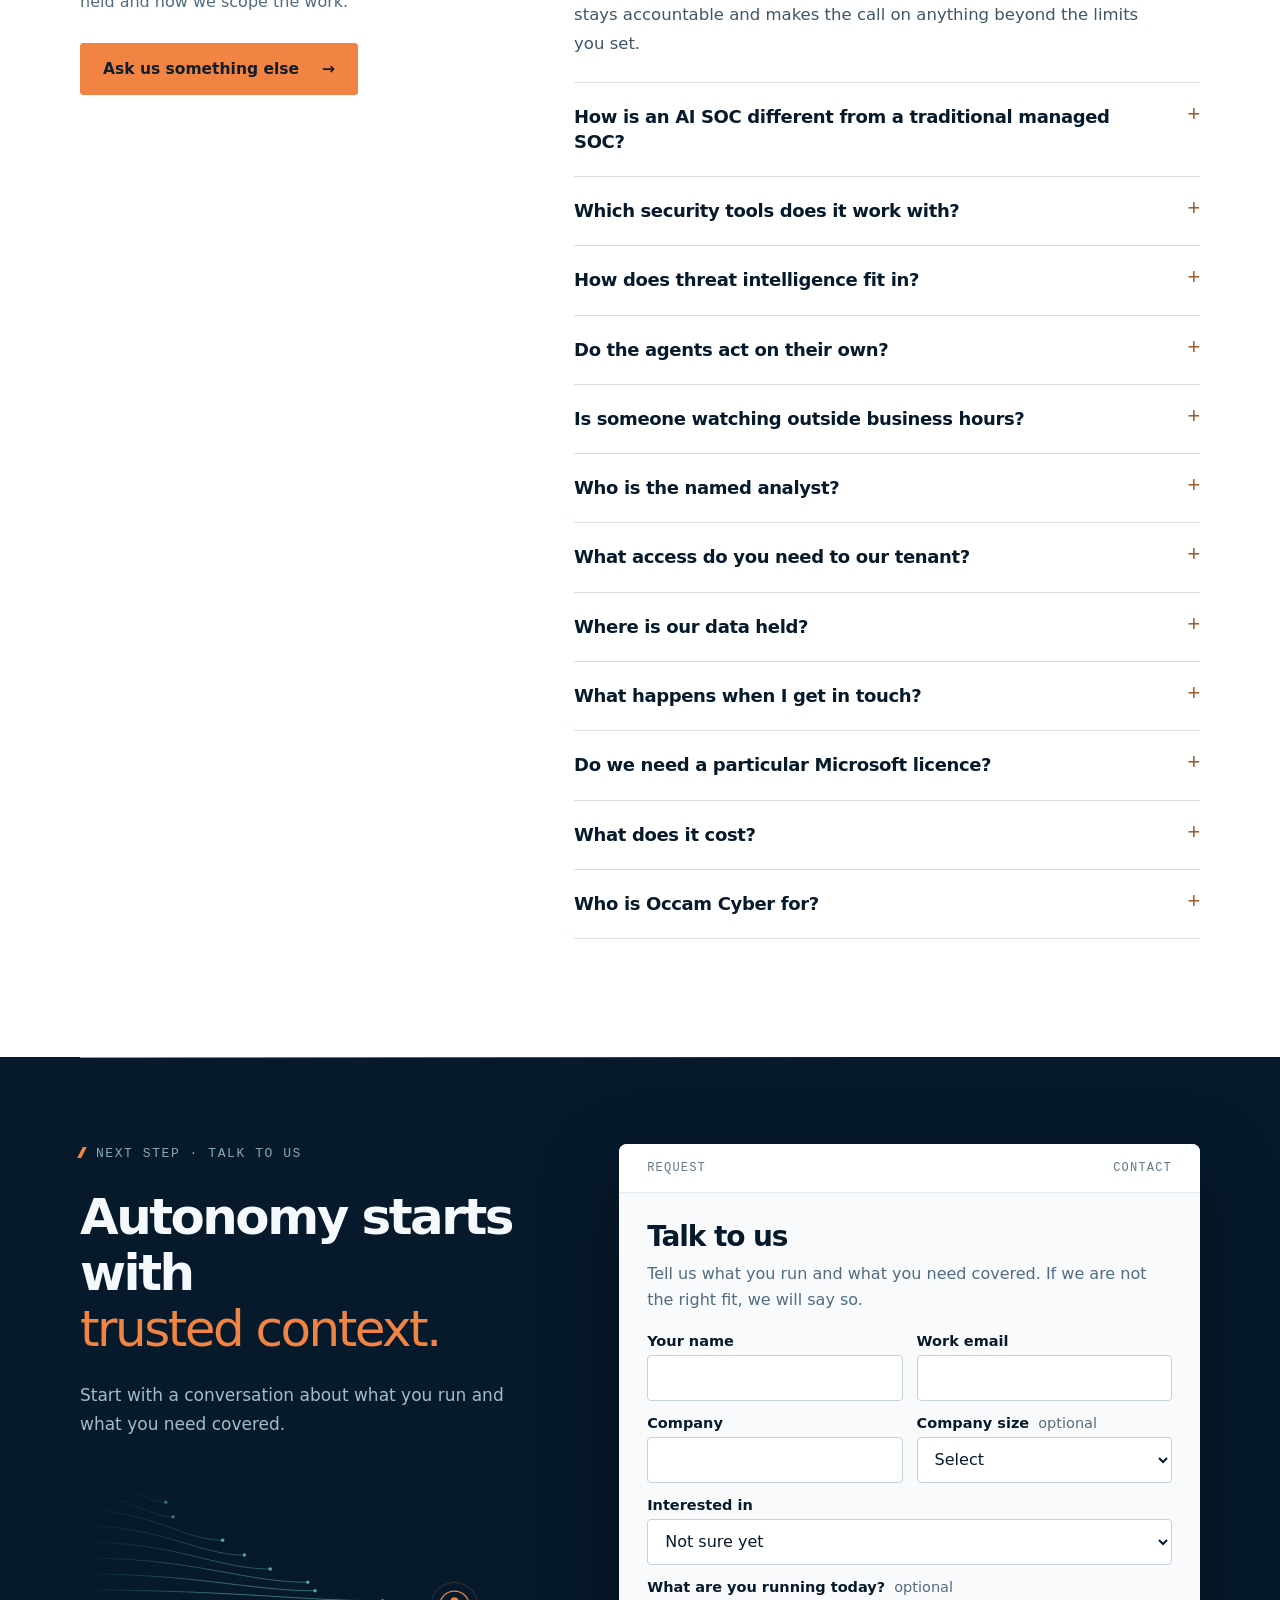
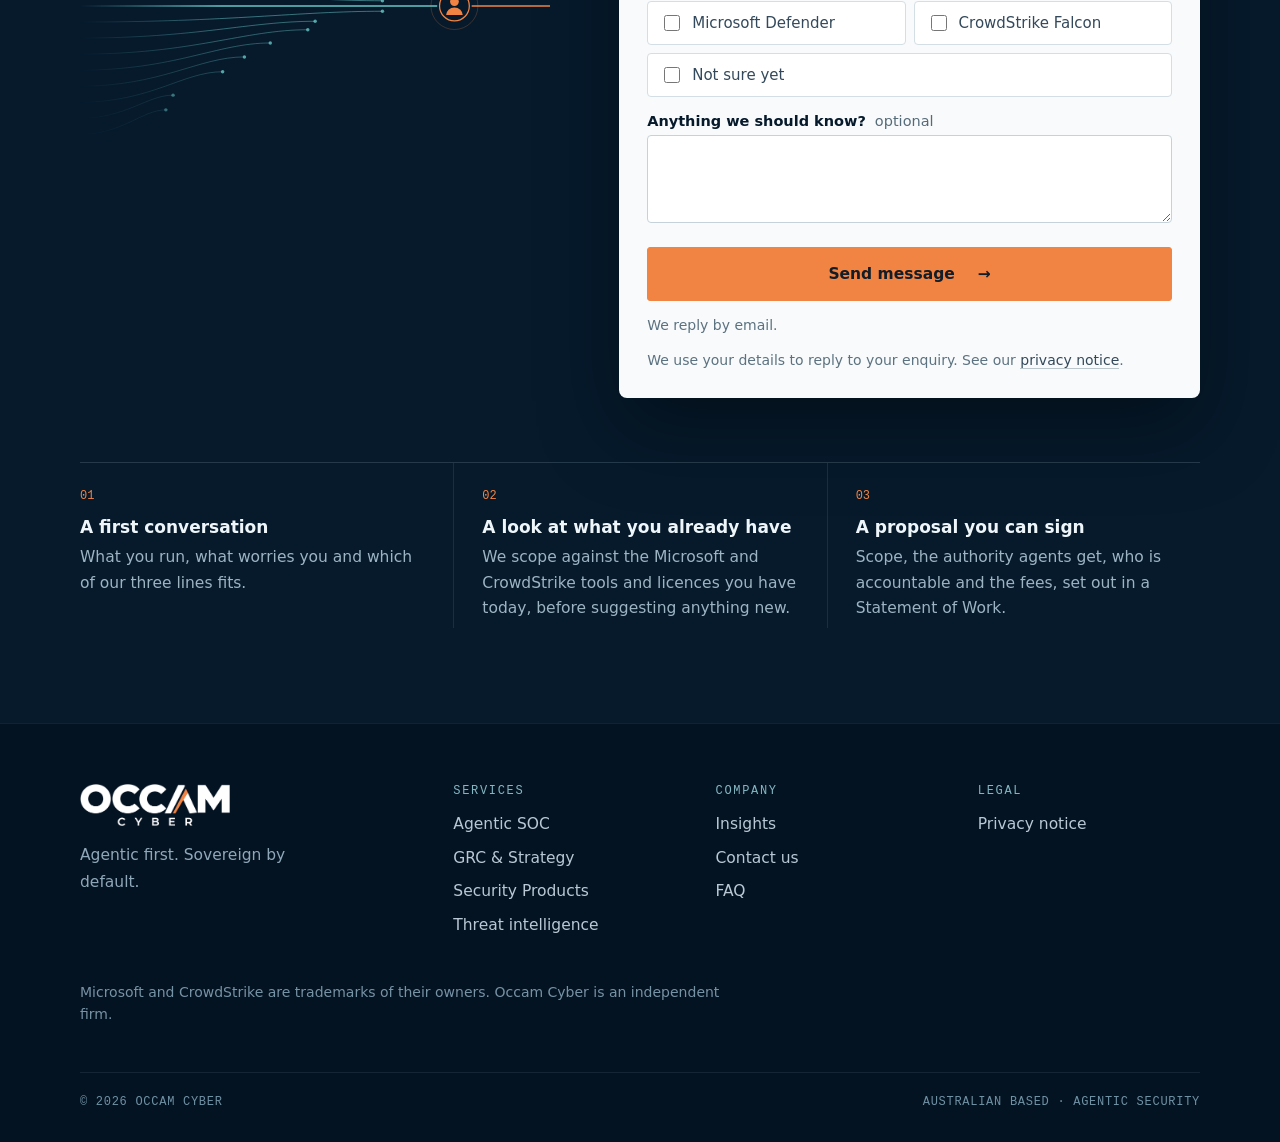
==== commit 7ac97ea3: "One program name: Razor covers triage, investigation and context Co-Authored-By: Claude Opus 5.5 <no" ====
--- a/index.html
+++ b/index.html
@@ -57,7 +57,7 @@
         <div class="hero-copy" id="main-content">
           <div class="eyebrow"><span class="brand-slash" aria-hidden="true"></span> AGENTIC SOC · MICROSOFT AND CROWDSTRIKE</div>
           <h1 id="hero-title"><span>Secure the</span><span><em>agentic</em> workforce.</span></h1>
-          <p>Managed detection and response run by governed AI agents, with a named analyst accountable. Every alert is weighed against threat intelligence and your own context. Built on Microsoft and CrowdStrike. Based in Australia, serving organisations anywhere, and we tell you where your data is held before you sign.</p>
+          <p>Managed detection and response run by governed AI agents, with a named analyst accountable. Razor, our agentic triage and context program, weighs every alert against threat intelligence and your own context. Built on Microsoft and CrowdStrike. Based in Australia, serving organisations anywhere, and we tell you where your data is held before you sign.</p>
           <div class="hero-actions">
             <a class="button button-primary" href="#contact" data-lead-intent="talk" data-lead-cta="hero-talk">Talk to us <span aria-hidden="true">→</span></a>
           </div>
@@ -102,7 +102,7 @@
                 <p class="service-suits"><b>Suits</b> organisations running Microsoft or CrowdStrike security tools, and nobody with the time to run them.</p>
                 <ul class="service-scope">
                   <li><b>Razor triage and investigation</b><span>Our agents work alerts from Microsoft Defender, Entra and Sentinel, and from CrowdStrike Falcon, through to a decision.</span></li>
-                  <li><b>Parsimony context</b><span>Each alert is resolved against the asset, the owner, the data it touches and the authority behind it, from the context map Parsimony keeps current.</span></li>
+                  <li><b>Razor context</b><span>Each alert is resolved against the asset, the owner, the data it touches and the authority behind it, from the context map Razor keeps current.</span></li>
                   <li><b>Threat intelligence</b><span>Each alert is checked against what is known about the attackers, tools and infrastructure behind it, using the intelligence built into Defender and Falcon and public advisories, so effort goes to what is actually targeting organisations like yours.</span></li>
                   <li><b>Governed response</b><span>Agents use the response actions in Defender and Falcon, inside the limits you set in writing. Anything beyond them comes to a person first.</span></li>
                   <li><b>Uplift from every alert</b><span>Each investigation records what was missing. Repeats become a prioritised plan, mapped to the Essential Eight, reported monthly.</span></li>
@@ -193,15 +193,15 @@
       </section>
 
       <section class="statement section-shell" id="context" aria-labelledby="context-title">
-                <div class="section-kicker">01 / CONTEXT · PARSIMONY</div>
+                <div class="section-kicker">01 / CONTEXT · RAZOR</div>
         <div class="statement-grid">
           <h2 id="context-title">Context changes<br /><span>everything.</span></h2>
-          <p><b class="program-name">Parsimony</b> is our managed context program. Ockham's law of parsimony says assume nothing without need, so we map the people, AI agents, data, assets, permissions and policies that change a decision, keep that map current, and run every alert against it.</p>
+          <p><b class="program-name">Razor</b> is our agentic triage, investigation and context program. Like Occam's razor, it keeps only what changes a decision: we map the people, AI agents, data, assets, permissions and policies that matter, keep that map current, and run every alert against it.</p>
         </div>
 
         <div data-reveal class="context-layout">
           <div class="context-copy">
-            <div class="live-label">PARSIMONY · HOW WE MAP CONTEXT</div>
+            <div class="live-label">RAZOR · HOW WE MAP CONTEXT</div>
             <h3>One connected view of your organisation.</h3>
             <p>Understand who owns an asset, what data it can access and which policies apply. Every relationship informs a better decision.</p>
             <div class="context-principles"><span>Business context</span><span>Identity &amp; authority</span><span>Risk &amp; controls</span></div>
@@ -261,7 +261,7 @@
         <div class="section-shell">
           <div class="section-kicker">AGENTIC SOC · RAZOR</div>
           <div class="soc-heading">
-            <div><h2 id="soc-title">Inside the Agentic SOC.</h2><p><b class="program-name">Razor</b> is our agentic triage and investigation. Agents raise every plausible explanation and rule out what the evidence rules out. A named person makes the call. Watch one investigation run, step by step.</p><a class="text-link" href="#services">What the Agentic SOC covers <span aria-hidden="true">↑</span></a></div>
+            <div><h2 id="soc-title">Inside the Agentic SOC.</h2><p><b class="program-name">Razor</b> is our agentic triage, investigation and context program. Agents raise every plausible explanation and rule out what the evidence rules out. A named person makes the call. Watch one investigation run, step by step.</p><a class="text-link" href="#services">What the Agentic SOC covers <span aria-hidden="true">↑</span></a></div>
             <div class="soc-readout"><span>INVESTIGATION <span class="demo-label">SIMULATION</span></span><strong id="sim-status"><i></i> CLOSED, EVIDENCE WRITTEN</strong></div>
           </div>
 
@@ -354,7 +354,7 @@
             </div>
           </div>
 
-          <p class="razor-note"><span class="brand-slash" aria-hidden="true"></span><span>Rule out what the evidence rules out, and go with the simplest explanation left standing. That is Occam's razor. It is where our name comes from, and why our triage and investigation is called Razor.</span></p>
+          <p class="razor-note"><span class="brand-slash" aria-hidden="true"></span><span>Rule out what the evidence rules out, and go with the simplest explanation left standing. That is Occam's razor. It is where our name comes from, and why our triage, investigation and context program is called Razor.</span></p>
         </div>
       </section>
 
@@ -377,7 +377,7 @@
           </div>
 
           <ol data-reveal class="uplift-loop" aria-label="How an incident becomes uplift">
-            <li><span class="loop-num">01</span><b>Incident closed</b><small>The SOC resolves the alert</small></li>
+            <li><span class="loop-num">01</span><b>Incident closed</b><small>Razor works it to a decision</small></li>
             <li><span class="loop-num">02</span><b>Gap recorded</b><small>What let it happen, or nearly</small></li>
             <li><span class="loop-num">03</span><b>Pattern found</b><small>Repeats grouped across incidents</small></li>
             <li class="is-human"><span class="loop-num">04</span><b>Plan agreed</b><small>A person sets priority and owner</small></li>
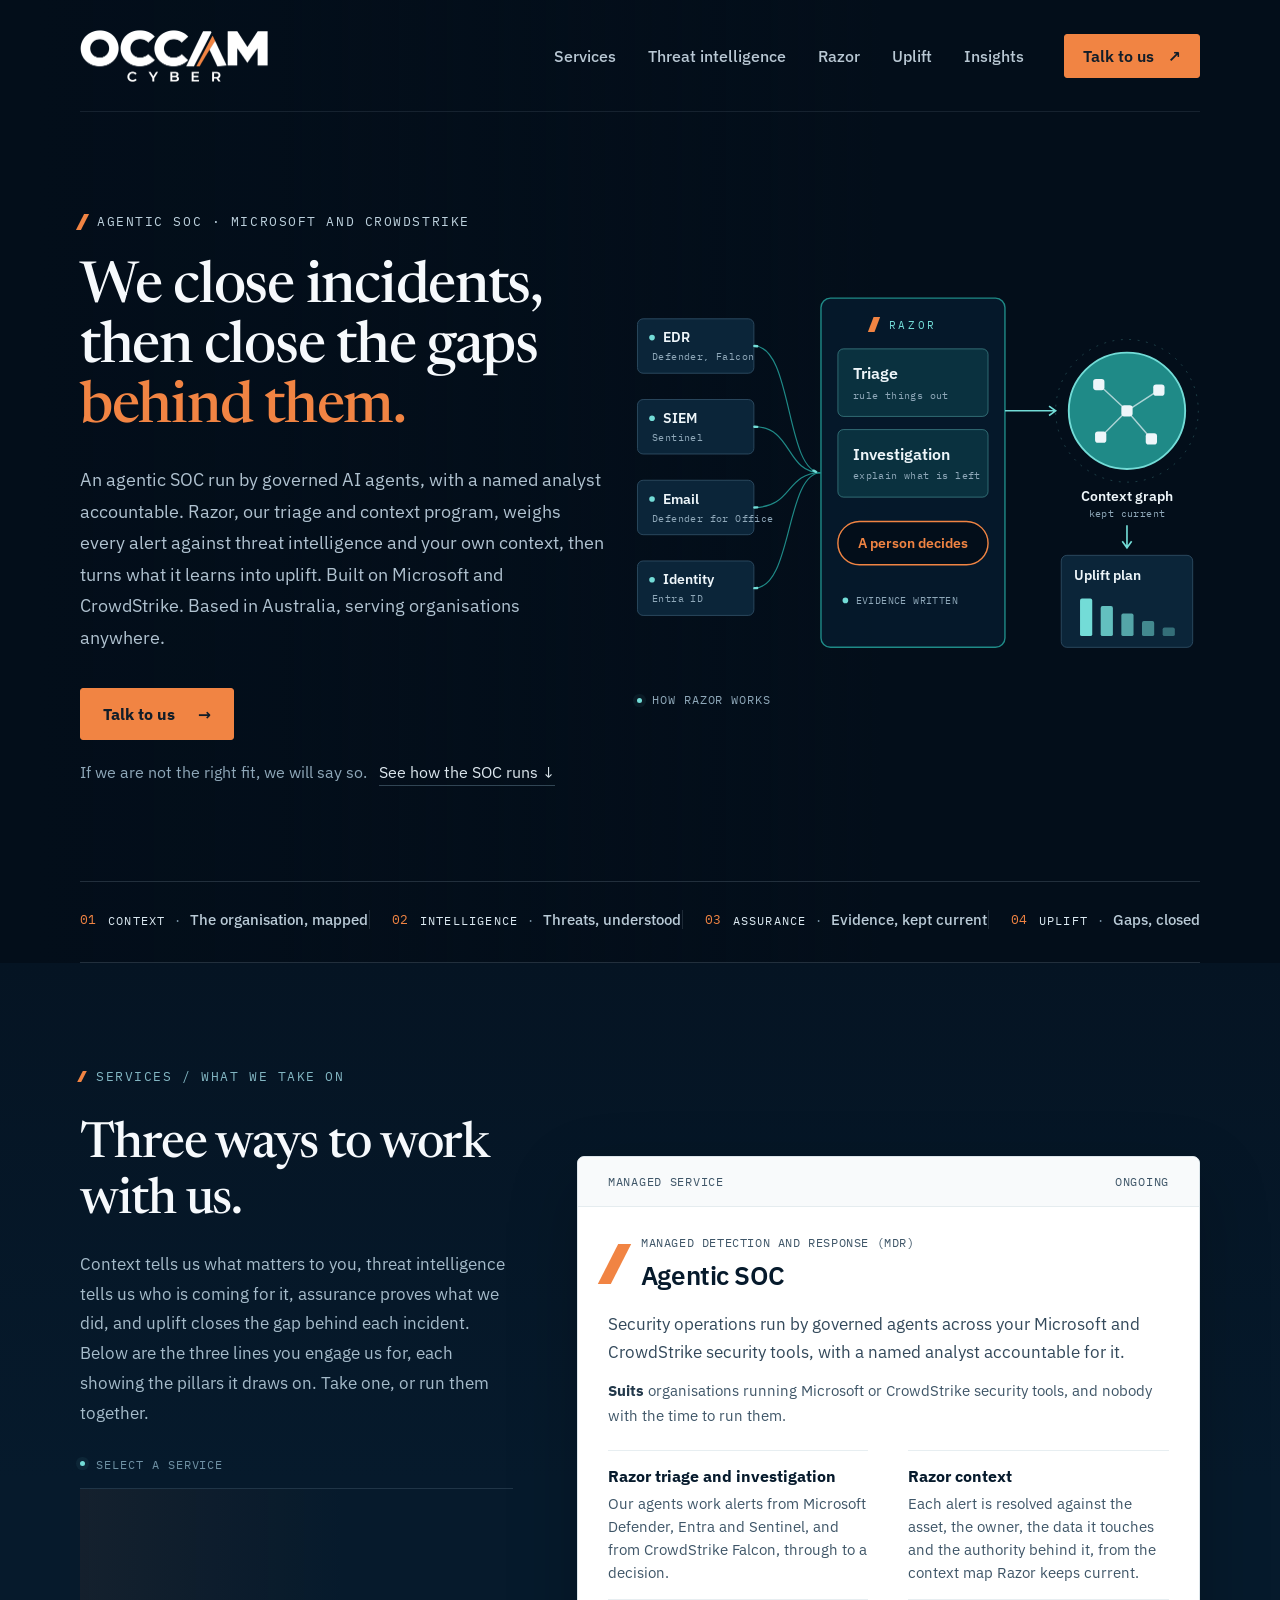
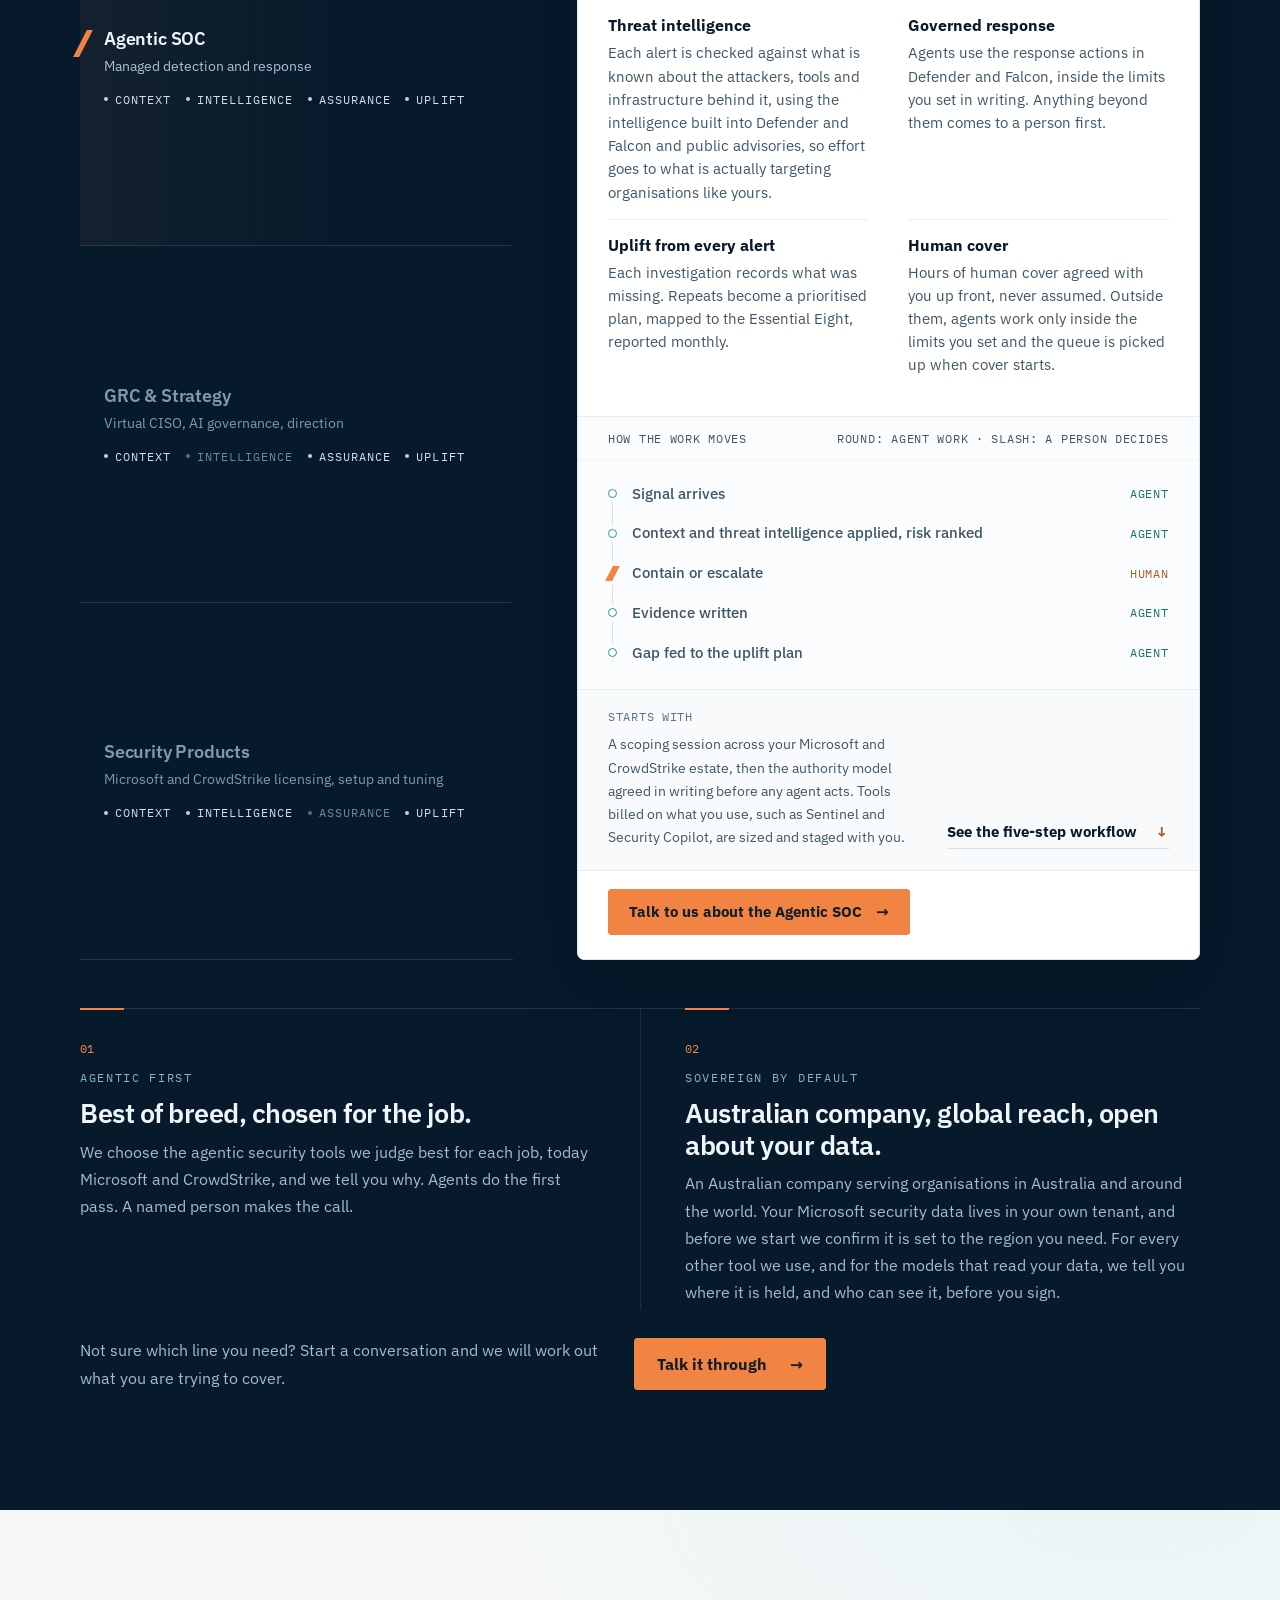
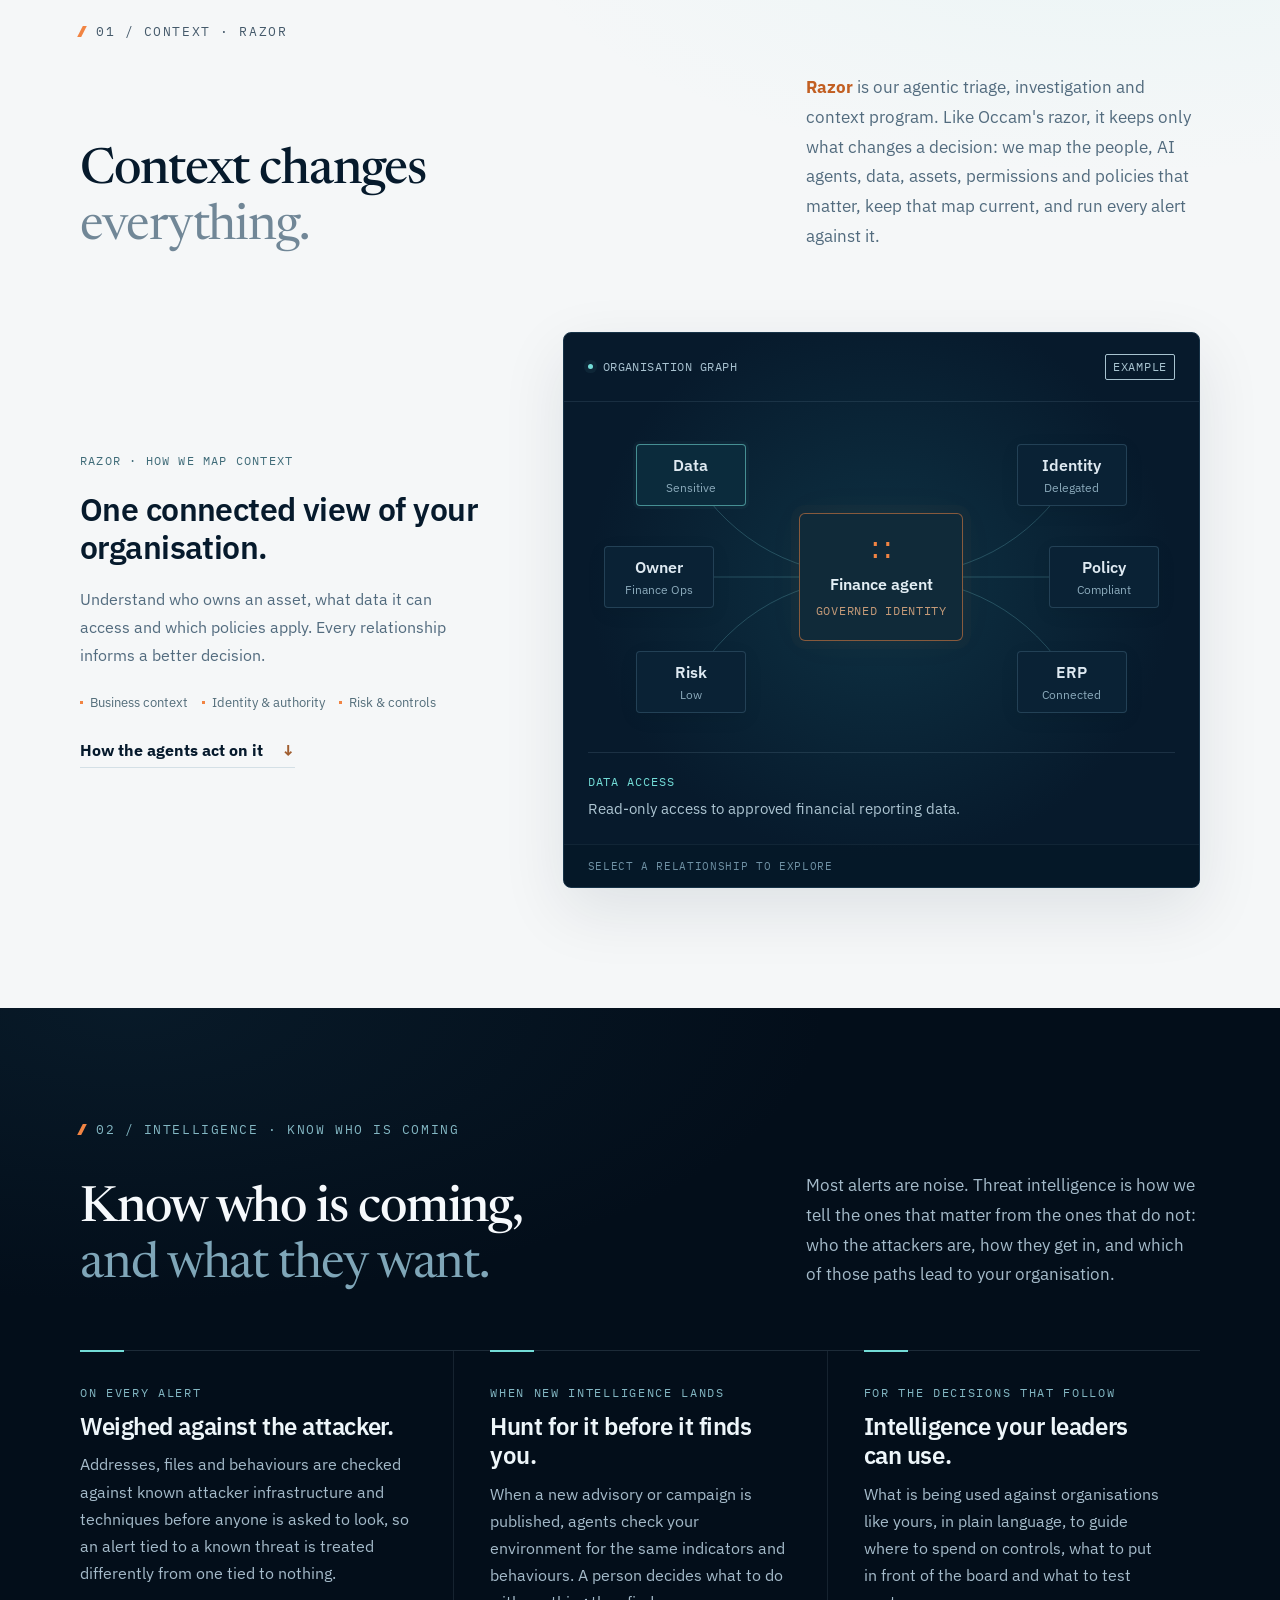
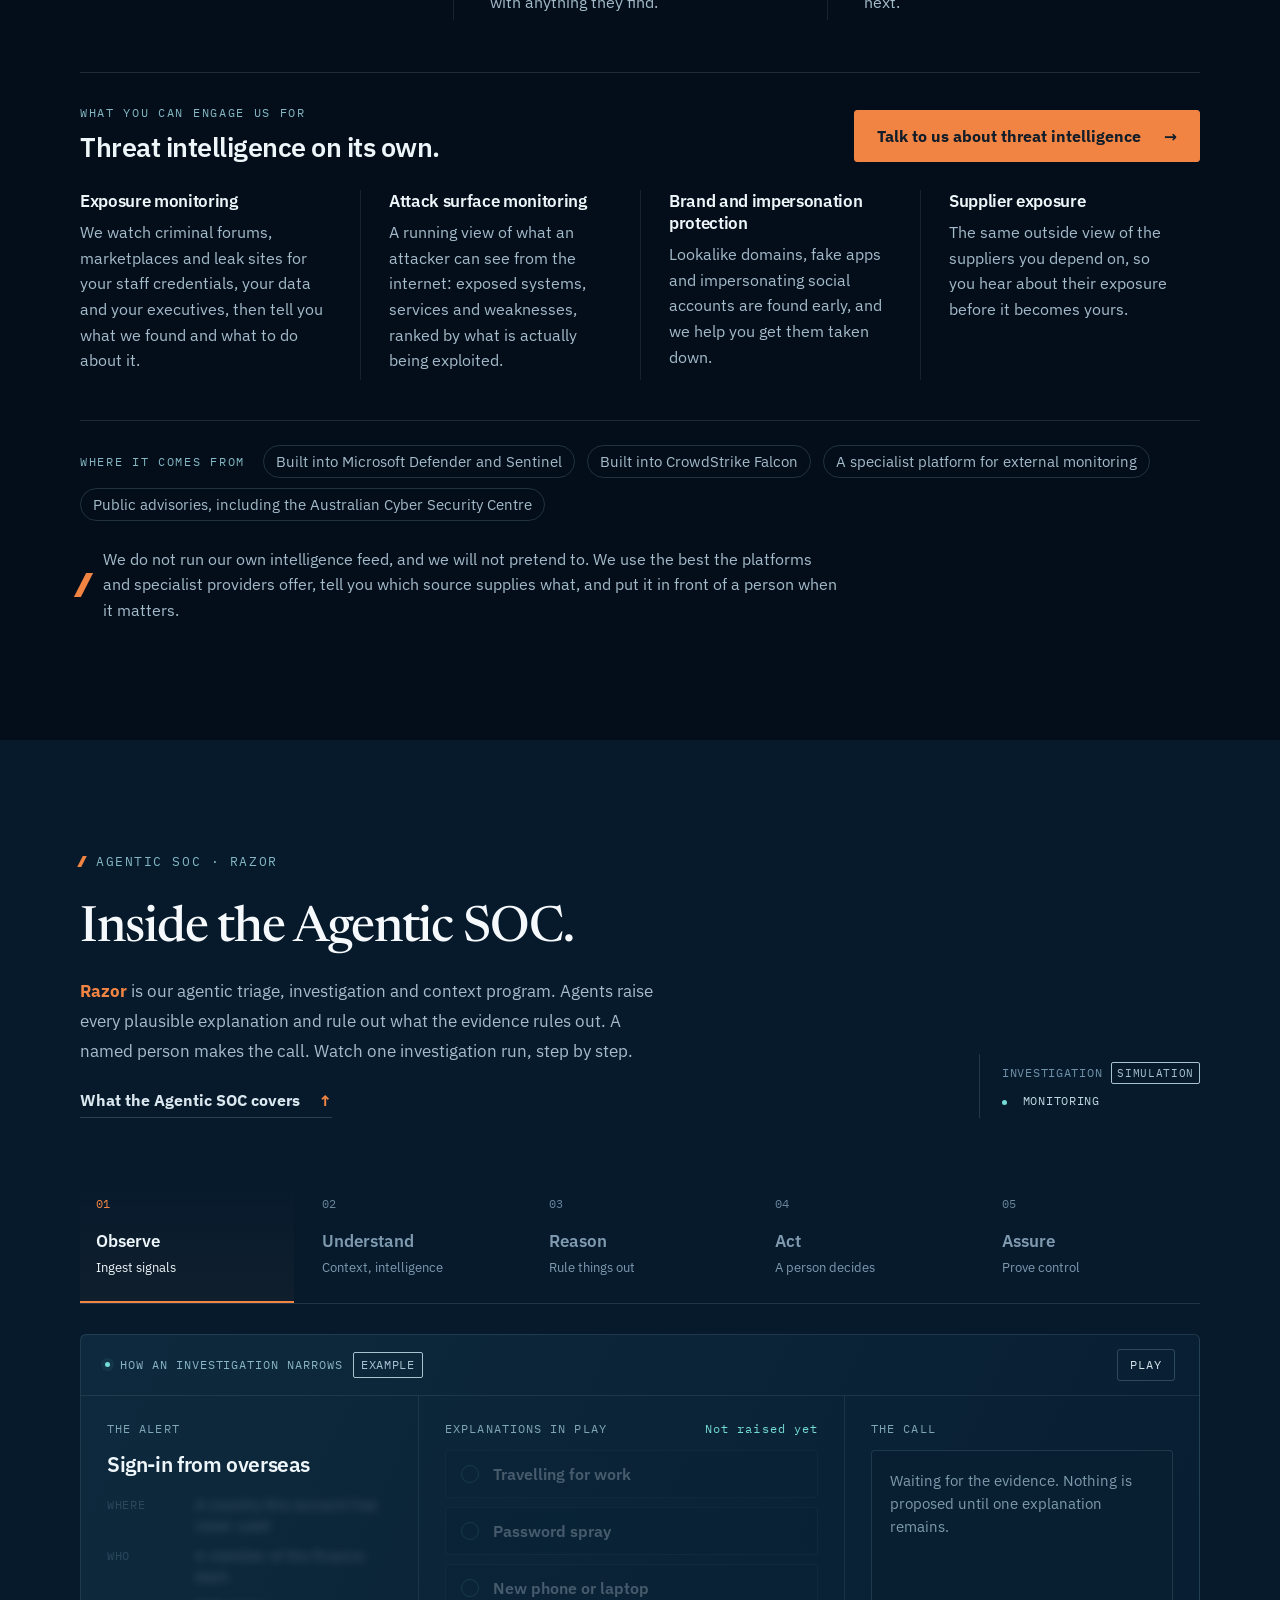
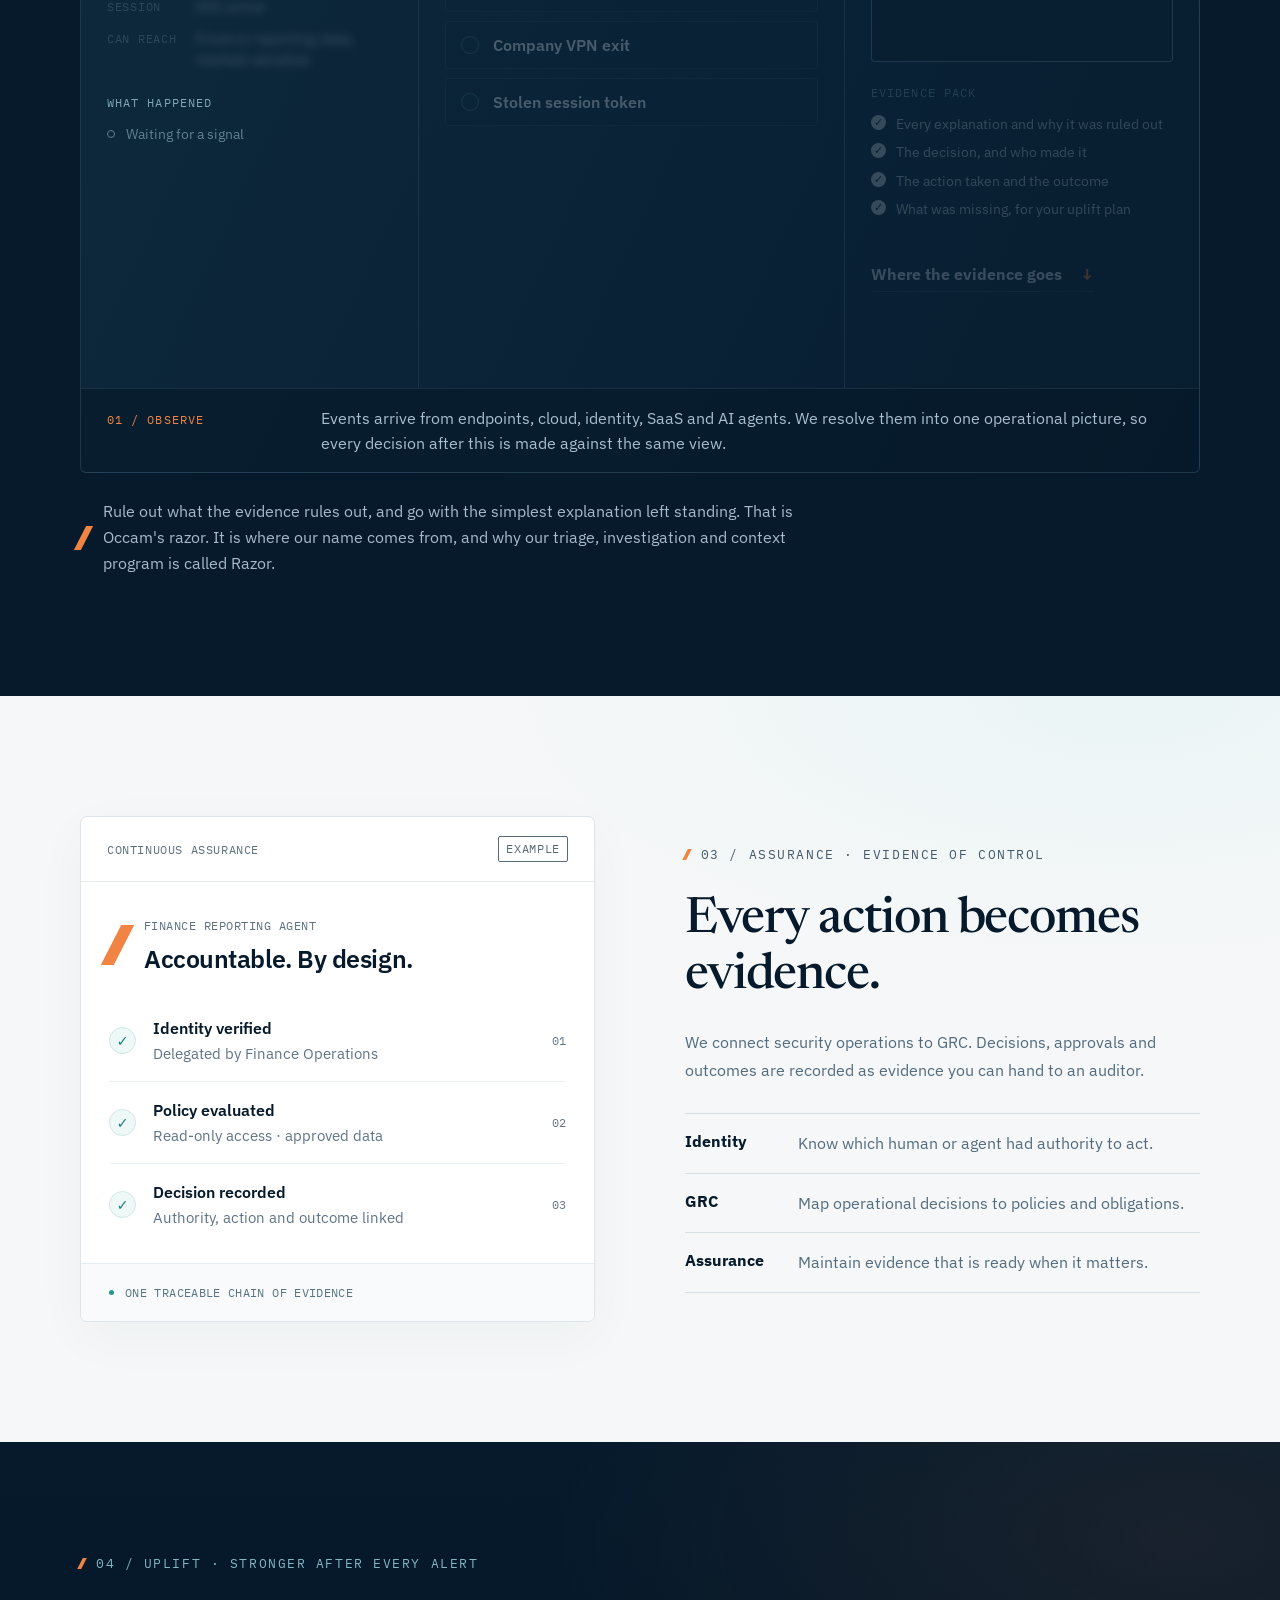
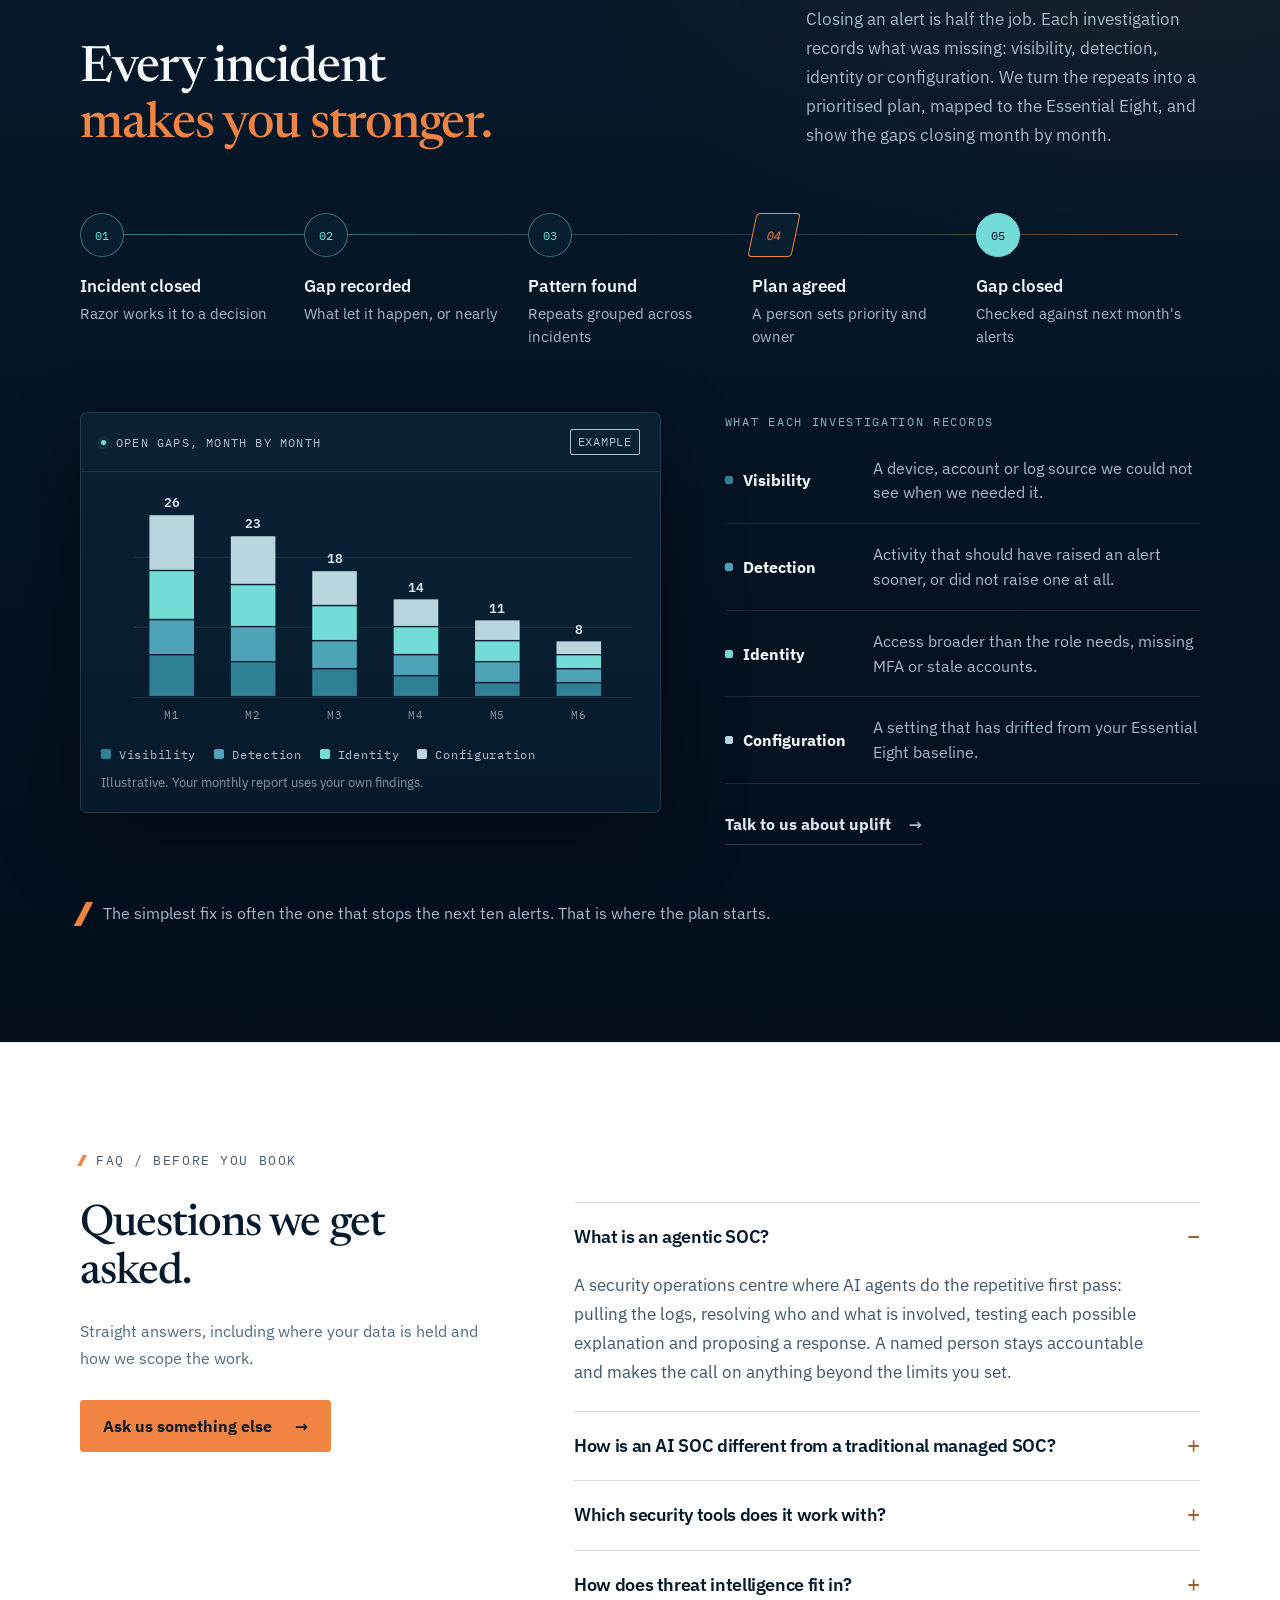
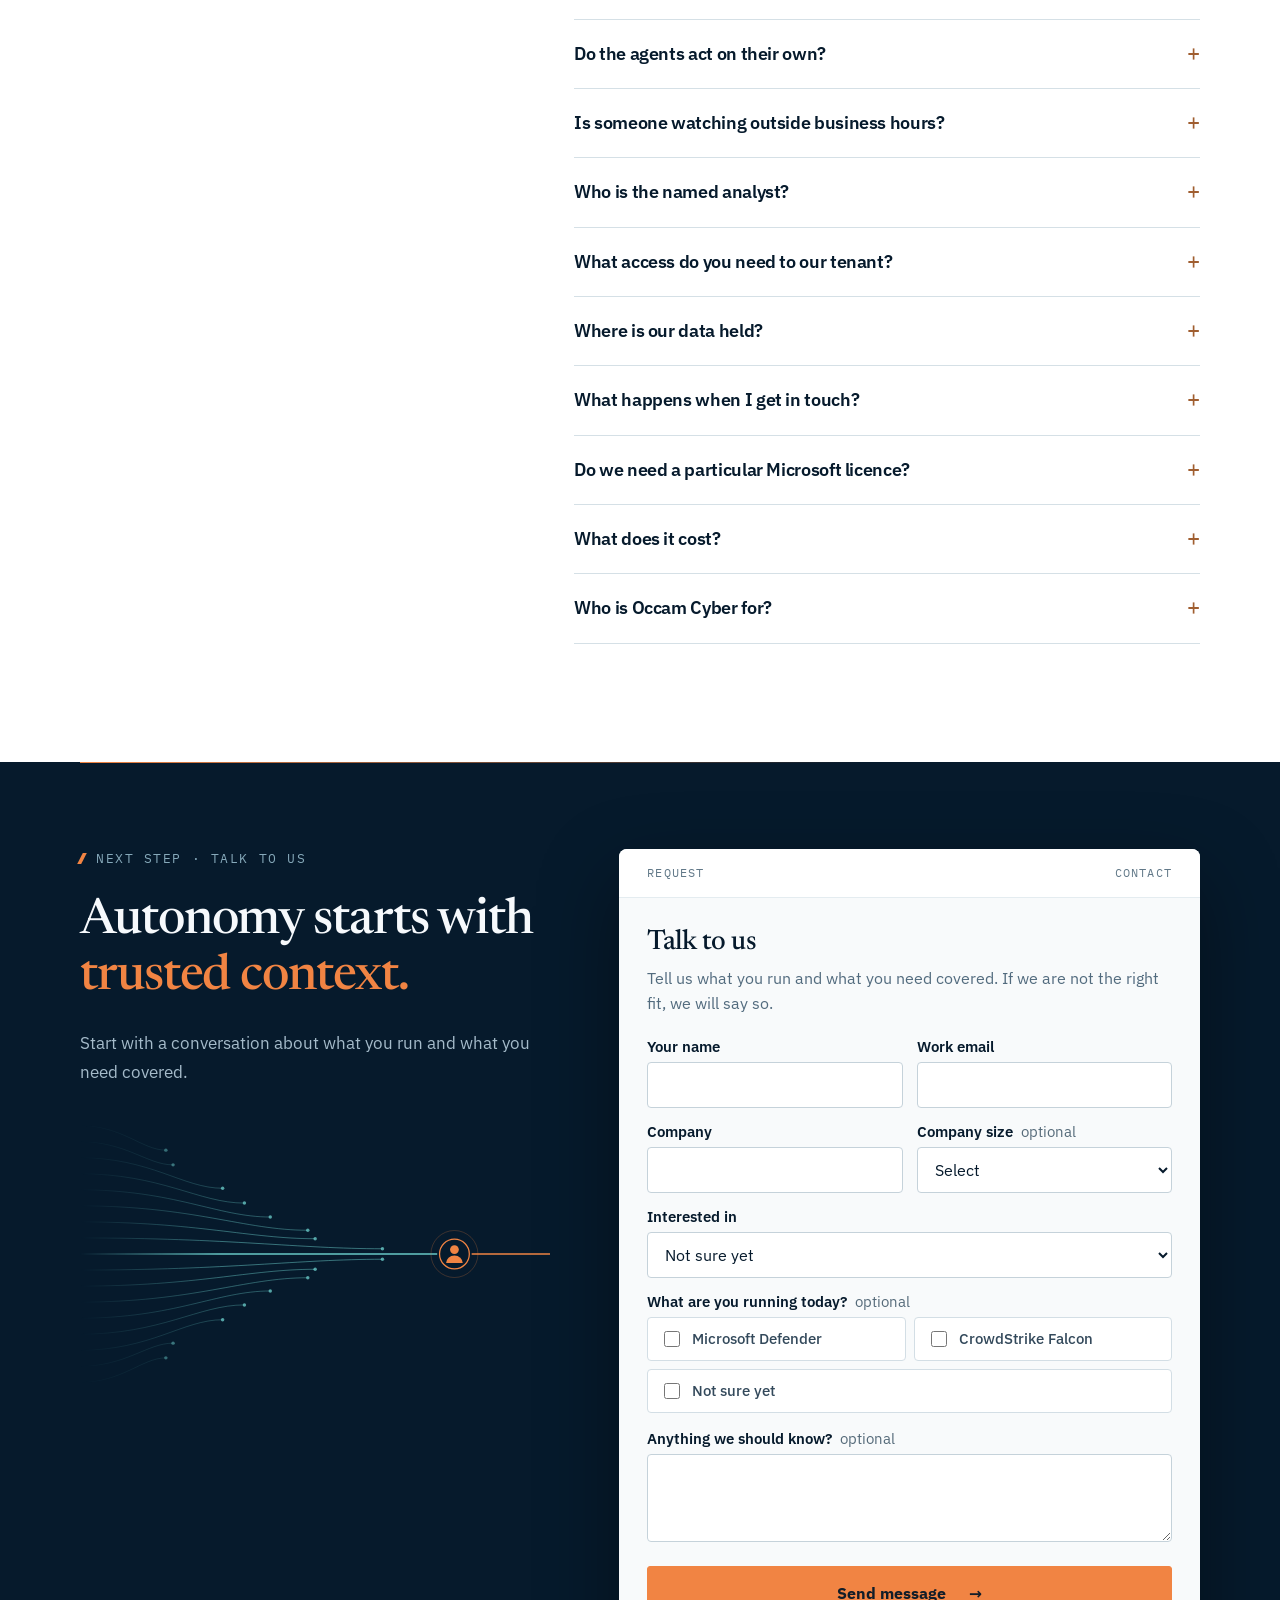
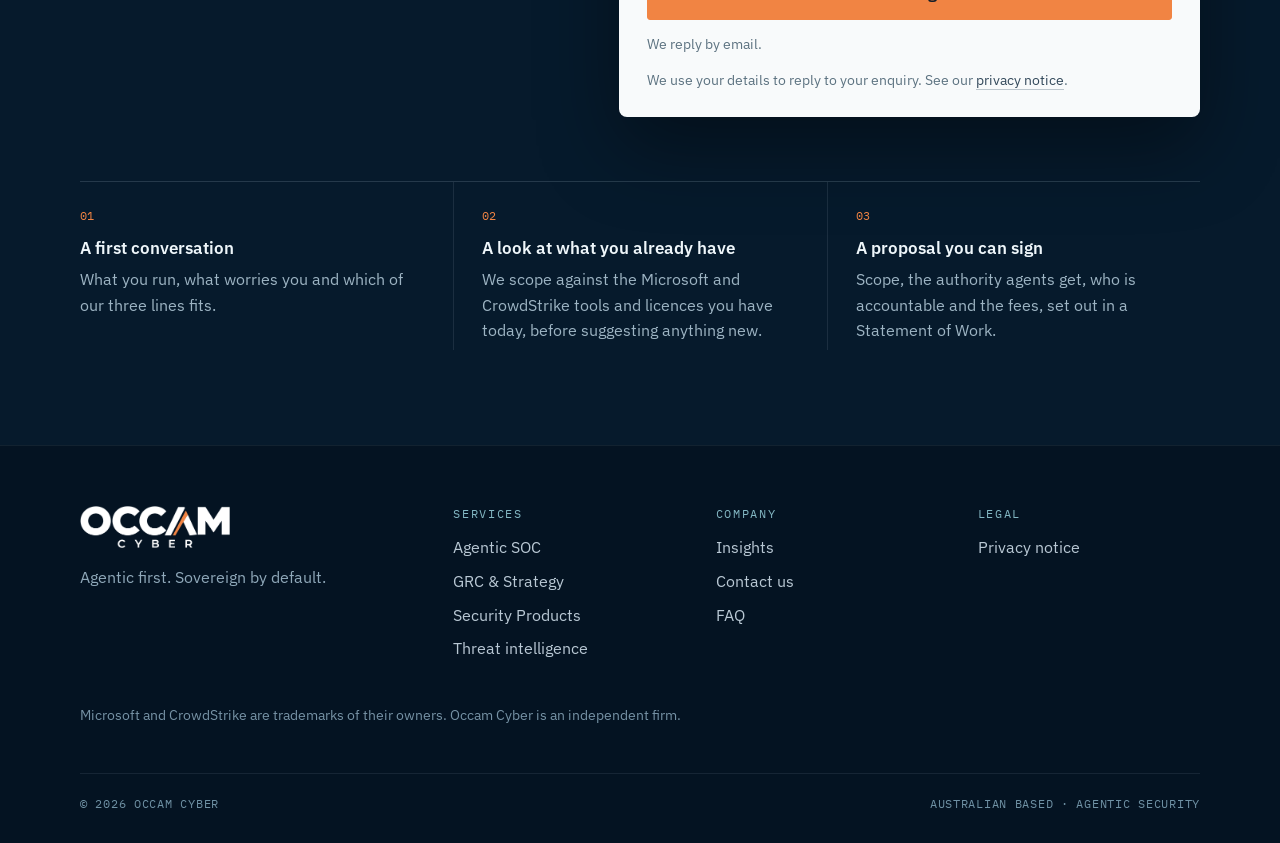
==== commit 0ecaf381: "Visual pass: serif display type, Razor flow in the hero, new headline, shorter nav Co-Authored-By: C" ====
--- a/index.html
+++ b/index.html
@@ -27,9 +27,8 @@
     <link rel="icon" type="image/png" sizes="192x192" href="icon-192.png" />
     <link rel="icon" href="favicon.ico" sizes="48x48" />
     <link rel="apple-touch-icon" href="apple-touch-icon.png" />
-    <link rel="preload" as="image" href="assets/occam-globe.webp" type="image/webp" fetchpriority="high" />
-        <link rel="preload" as="font" type="font/woff2" href="assets/fonts/manrope-var-latin.woff2" crossorigin />
-    <link rel="preload" as="font" type="font/woff2" href="assets/fonts/dm-mono-var-latin.woff2" crossorigin />
+        <link rel="preload" as="font" type="font/woff2" href="assets/fonts/plex-sans-var-latin.woff2" crossorigin />
+    <link rel="preload" as="font" type="font/woff2" href="assets/fonts/newsreader-var-latin.woff2" crossorigin />
     <link rel="stylesheet" href="styles.css" />
     <script>document.documentElement.classList.add('has-js');</script>
     <script type="application/ld+json">{"@context":"https://schema.org","@graph":[{"@type":"Organization","@id":"https://occamcyber.com.au/#org","name":"Occam Cyber","url":"https://occamcyber.com.au/","logo":{"@type":"ImageObject","url":"https://occamcyber.com.au/icon-512.png","width":512,"height":512},"description":"Occam Cyber is an Australian cyber security firm serving organisations worldwide, providing an agentic SOC on Microsoft and CrowdStrike tools, with a named analyst accountable for the decisions it makes.","areaServed":["Australia","Worldwide"],"knowsAbout":["Managed detection and response","AI SOC","Agentic security operations","Microsoft Defender","Microsoft Sentinel","CrowdStrike Falcon","Virtual CISO","AI governance","Essential Eight","Threat intelligence","Threat hunting"]},{"@type":"WebSite","@id":"https://occamcyber.com.au/#website","url":"https://occamcyber.com.au/","name":"Occam Cyber","inLanguage":"en-AU","publisher":{"@id":"https://occamcyber.com.au/#org"}},{"@type":"Service","@id":"https://occamcyber.com.au/#service-agentic-soc","name":"Agentic SOC","serviceType":"Managed detection and response","description":"Security operations delivered by governed AI agents across Microsoft and CrowdStrike security tools, with a named analyst accountable.","provider":{"@id":"https://occamcyber.com.au/#org"},"areaServed":["Australia","Worldwide"]},{"@type":"Service","@id":"https://occamcyber.com.au/#service-threat-intelligence","name":"Threat intelligence","serviceType":"Threat intelligence and external threat monitoring","description":"Exposure monitoring, attack surface monitoring, brand and impersonation protection and supplier exposure, with a named person accountable for what is acted on.","provider":{"@id":"https://occamcyber.com.au/#org"},"areaServed":["Australia","Worldwide"]},{"@type":"Service","@id":"https://occamcyber.com.au/#service-grc-strategy","name":"GRC & Strategy","serviceType":"Virtual CISO and AI governance","description":"Risk, policy and oversight for organisations adopting AI and agents, with someone accountable for the direction.","provider":{"@id":"https://occamcyber.com.au/#org"},"areaServed":["Australia","Worldwide"]},{"@type":"Service","@id":"https://occamcyber.com.au/#service-security-products","name":"Security Products","serviceType":"Microsoft and CrowdStrike licensing, onboarding, tuning and co-management","description":"Microsoft and CrowdStrike security licences arranged and managed on your behalf, with onboarding, tuning and co-management.","provider":{"@id":"https://occamcyber.com.au/#org"},"areaServed":["Australia","Worldwide"]}]}</script>
@@ -41,13 +40,10 @@
       <a class="brand" href="#top" aria-label="Occam Cyber home"><img class="brand-logo" src="assets/logo-white.png" alt="" width="188" height="52" /></a>
       <nav aria-label="Primary navigation">
         <a href="#services">Services</a>
-        <a class="nav-extra" href="#context">Context graph</a>
-        <a class="nav-extra" href="#intelligence">Threat intelligence</a>
-        <a href="#soc">Inside the SOC</a>
+        <a href="#intelligence">Threat intelligence</a>
+        <a href="#soc">Razor</a>
         <a class="nav-extra" href="#uplift">Uplift</a>
         <a class="nav-extra" href="insights/">Insights</a>
-        <a class="nav-extra-sm" href="#faq">FAQ</a>
-        <a class="nav-extra-sm" href="#contact">Contact</a>
       </nav>
       <a class="header-cta" href="#contact" data-lead-intent="talk" data-lead-cta="header-talk">Talk to us <span aria-hidden="true">↗</span></a>
     </header>
@@ -56,20 +52,17 @@
       <section class="hero" aria-labelledby="hero-title">
         <div class="hero-copy" id="main-content">
           <div class="eyebrow"><span class="brand-slash" aria-hidden="true"></span> AGENTIC SOC · MICROSOFT AND CROWDSTRIKE</div>
-          <h1 id="hero-title"><span>Secure the</span><span><em>agentic</em> workforce.</span></h1>
-          <p>Managed detection and response run by governed AI agents, with a named analyst accountable. Razor, our agentic triage and context program, weighs every alert against threat intelligence and your own context. Built on Microsoft and CrowdStrike. Based in Australia, serving organisations anywhere, and we tell you where your data is held before you sign.</p>
+          <h1 id="hero-title"><span>We close incidents,</span><span>then close the gaps</span><span><em>behind them.</em></span></h1>
+          <p>An agentic SOC run by governed AI agents, with a named analyst accountable. Razor, our triage and context program, weighs every alert against threat intelligence and your own context, then turns what it learns into uplift. Built on Microsoft and CrowdStrike. Based in Australia, serving organisations anywhere.</p>
           <div class="hero-actions">
             <a class="button button-primary" href="#contact" data-lead-intent="talk" data-lead-cta="hero-talk">Talk to us <span aria-hidden="true">→</span></a>
           </div>
           <p class="hero-assure">If we are not the right fit, we will say so. <a href="#soc">See how the SOC runs <span aria-hidden="true">↓</span></a></p>
         </div>
 
-        <div class="hero-visual living-surface" aria-label="Illustrative global security telemetry. Simulated data.">
-          <div class="globe-shell"><picture><source srcset="assets/occam-globe.webp" type="image/webp" /><img src="assets/occam-globe.jpg" width="1672" height="941" fetchpriority="high" decoding="async" alt="Earth seen from space with glowing cyber network routes" /></picture></div>
-          <div class="threat-beacon beacon-one" aria-hidden="true"><span></span></div><div class="threat-beacon beacon-two" aria-hidden="true"><span></span></div><div class="threat-beacon beacon-three" aria-hidden="true"><span></span></div>
-          <div class="visual-tag tag-one"><span class="tag-pulse"></span><div><small>THREAT SIGNAL</small><b>Path intercepted</b></div></div>
-          <div class="visual-tag tag-two"><span class="tag-pulse cyan"></span><div><small>ORGANISATIONAL CONTEXT</small><b>Identity verified</b></div></div>
-          <div class="simulation-note"><span class="status-dot"></span> GLOBAL THREAT ACTIVITY <span class="demo-label">SIMULATION</span></div>
+        <div class="hero-visual hero-flow">
+          <svg viewBox="0 0 600 430" role="img" aria-label="How Razor works: signals from EDR, SIEM, email and identity flow into Razor for triage and investigation. A person decides the response. Each case updates the context graph, which feeds the uplift plan."><rect class="fx-card" x="0.5" y="52" width="124" height="58" rx="6"/><circle cx="16" cy="72" r="3" fill="#73dcd7"/><text class="fx-t" x="28" y="77">EDR</text><text class="fx-sub" x="16" y="96">Defender, Falcon</text><rect class="fx-card" x="0.5" y="138" width="124" height="58" rx="6"/><circle cx="16" cy="158" r="3" fill="#73dcd7"/><text class="fx-t" x="28" y="163">SIEM</text><text class="fx-sub" x="16" y="182">Sentinel</text><rect class="fx-card" x="0.5" y="224" width="124" height="58" rx="6"/><circle cx="16" cy="244" r="3" fill="#73dcd7"/><text class="fx-t" x="28" y="249">Email</text><text class="fx-sub" x="16" y="268">Defender for Office</text><rect class="fx-card" x="0.5" y="310" width="124" height="58" rx="6"/><circle cx="16" cy="330" r="3" fill="#73dcd7"/><text class="fx-t" x="28" y="335">Identity</text><text class="fx-sub" x="16" y="354">Entra ID</text><path class="fx-line" d="M125 81 C166 81 158 216 196 216"/><path class="fx-line" d="M125 167 C166 167 158 216 196 216"/><path class="fx-line" d="M125 253 C166 253 158 216 196 216"/><path class="fx-line" d="M125 339 C166 339 158 216 196 216"/><g><path class="fx-pk" d="M125 81 C166 81 158 216 196 216"/><path class="fx-pk" d="M125 167 C166 167 158 216 196 216"/><path class="fx-pk" d="M125 253 C166 253 158 216 196 216"/><path class="fx-pk" d="M125 339 C166 339 158 216 196 216"/></g><rect class="fx-razor" x="196" y="30" width="196" height="372" rx="10"/><path class="fx-or" d="M252 50 h7 l-6 16 h-7z"/><text class="fx-label" x="268" y="63">RAZOR</text><rect class="fx-inner" x="214" y="84" width="160" height="72" rx="6"/><text class="fx-big" x="230" y="116">Triage</text><text class="fx-sub" x="230" y="137">rule things out</text><rect class="fx-inner" x="214" y="170" width="160" height="72" rx="6"/><text class="fx-big" x="230" y="202">Investigation</text><text class="fx-sub" x="230" y="223">explain what is left</text><rect class="fx-human" x="214" y="268" width="160" height="46" rx="23"/><text class="fx-t fx-or" x="294" y="296" text-anchor="middle">A person decides</text><circle class="fx-sub" cx="222" cy="352" r="3" style="fill:#73dcd7"/><text class="fx-sub" x="233" y="356">EVIDENCE WRITTEN</text><path class="fx-arrow" d="M392 150 H446 m-7 -5 l7 5 l-7 5"/><circle class="fx-halo" cx="522" cy="150" r="76"/><circle class="fx-graph" cx="522" cy="150" r="62"/><line class="fx-edge" x1="522" y1="150" x2="492" y2="122"/><line class="fx-edge" x1="522" y1="150" x2="556" y2="128"/><line class="fx-edge" x1="522" y1="150" x2="548" y2="180"/><line class="fx-edge" x1="522" y1="150" x2="494" y2="178"/><rect class="fx-node" x="516" y="144" width="12" height="12" rx="3"/><rect class="fx-node" x="486" y="116" width="12" height="12" rx="3"/><rect class="fx-node" x="550" y="122" width="12" height="12" rx="3"/><rect class="fx-node" x="542" y="174" width="12" height="12" rx="3"/><rect class="fx-node" x="488" y="172" width="12" height="12" rx="3"/><text class="fx-t" x="522" y="246" text-anchor="middle">Context graph</text><text class="fx-sub" x="522" y="263" text-anchor="middle">kept current</text><path class="fx-arrow" d="M522 272 V296 m-5 -7 l5 7 l5 -7"/><rect class="fx-card" x="452" y="304" width="140" height="98" rx="6"/><text class="fx-t" x="466" y="330">Uplift plan</text><rect class="fx-bar" x="472" y="350" width="13" height="40" rx="2" opacity="1.00"/><rect class="fx-bar" x="494" y="358" width="13" height="32" rx="2" opacity="0.85"/><rect class="fx-bar" x="516" y="366" width="13" height="24" rx="2" opacity="0.70"/><rect class="fx-bar" x="538" y="374" width="13" height="16" rx="2" opacity="0.55"/><rect class="fx-bar" x="560" y="381" width="13" height="9" rx="2" opacity="0.40"/></svg>
+          <p class="flow-caption"><span class="status-dot"></span> HOW RAZOR WORKS</p>
         </div>
                 <div class="hero-metrics" aria-label="The four pillars behind the work">
           <div><strong>01</strong><span><em>CONTEXT</em> The organisation, mapped</span></div>
--- a/styles.css
+++ b/styles.css
@@ -1,22 +1,15 @@
 /* Fonts are self-hosted in assets/fonts so no visitor data goes to a third party, which is
-   what the page's own sovereignty line promises. Manrope and DM Mono are OFL licensed, so
-   serving them from here is permitted. To refresh them, fetch the Google Fonts css2 sheet
-   for Manrope 400;500;600;700 and DM Mono 400, download the latin and latin-ext woff2 files
-   and regenerate the @font-face rules below. Manrope is one variable file per subset, which
-   is why four weights point at the same file. */
-/* Self-hosted so no visitor data goes to a third party. Manrope and DM Mono are OFL licensed. Regenerate with _source notes. */
-@font-face{font-family:'DM Mono';font-style:normal;font-weight:400;font-display:swap;src:url(assets/fonts/dm-mono-var-latin-ext.woff2) format('woff2');unicode-range:U+0100-02BA, U+02BD-02C5, U+02C7-02CC, U+02CE-02D7, U+02DD-02FF, U+0304, U+0308, U+0329, U+1D00-1DBF, U+1E00-1E9F, U+1EF2-1EFF, U+2020, U+20A0-20AB, U+20AD-20C0, U+2113, U+2C60-2C7F, U+A720-A7FF}
-@font-face{font-family:'DM Mono';font-style:normal;font-weight:400;font-display:swap;src:url(assets/fonts/dm-mono-var-latin.woff2) format('woff2');unicode-range:U+0000-00FF, U+0131, U+0152-0153, U+02BB-02BC, U+02C6, U+02DA, U+02DC, U+0304, U+0308, U+0329, U+2000-206F, U+20AC, U+2122, U+2191, U+2193, U+2212, U+2215, U+FEFF, U+FFFD}
-@font-face{font-family:'Manrope';font-style:normal;font-weight:400;font-display:swap;src:url(assets/fonts/manrope-var-latin-ext.woff2) format('woff2');unicode-range:U+0100-02BA, U+02BD-02C5, U+02C7-02CC, U+02CE-02D7, U+02DD-02FF, U+0304, U+0308, U+0329, U+1D00-1DBF, U+1E00-1E9F, U+1EF2-1EFF, U+2020, U+20A0-20AB, U+20AD-20C0, U+2113, U+2C60-2C7F, U+A720-A7FF}
-@font-face{font-family:'Manrope';font-style:normal;font-weight:400;font-display:swap;src:url(assets/fonts/manrope-var-latin.woff2) format('woff2');unicode-range:U+0000-00FF, U+0131, U+0152-0153, U+02BB-02BC, U+02C6, U+02DA, U+02DC, U+0304, U+0308, U+0329, U+2000-206F, U+20AC, U+2122, U+2191, U+2193, U+2212, U+2215, U+FEFF, U+FFFD}
-@font-face{font-family:'Manrope';font-style:normal;font-weight:500;font-display:swap;src:url(assets/fonts/manrope-var-latin-ext.woff2) format('woff2');unicode-range:U+0100-02BA, U+02BD-02C5, U+02C7-02CC, U+02CE-02D7, U+02DD-02FF, U+0304, U+0308, U+0329, U+1D00-1DBF, U+1E00-1E9F, U+1EF2-1EFF, U+2020, U+20A0-20AB, U+20AD-20C0, U+2113, U+2C60-2C7F, U+A720-A7FF}
-@font-face{font-family:'Manrope';font-style:normal;font-weight:500;font-display:swap;src:url(assets/fonts/manrope-var-latin.woff2) format('woff2');unicode-range:U+0000-00FF, U+0131, U+0152-0153, U+02BB-02BC, U+02C6, U+02DA, U+02DC, U+0304, U+0308, U+0329, U+2000-206F, U+20AC, U+2122, U+2191, U+2193, U+2212, U+2215, U+FEFF, U+FFFD}
-@font-face{font-family:'Manrope';font-style:normal;font-weight:600;font-display:swap;src:url(assets/fonts/manrope-var-latin-ext.woff2) format('woff2');unicode-range:U+0100-02BA, U+02BD-02C5, U+02C7-02CC, U+02CE-02D7, U+02DD-02FF, U+0304, U+0308, U+0329, U+1D00-1DBF, U+1E00-1E9F, U+1EF2-1EFF, U+2020, U+20A0-20AB, U+20AD-20C0, U+2113, U+2C60-2C7F, U+A720-A7FF}
-@font-face{font-family:'Manrope';font-style:normal;font-weight:600;font-display:swap;src:url(assets/fonts/manrope-var-latin.woff2) format('woff2');unicode-range:U+0000-00FF, U+0131, U+0152-0153, U+02BB-02BC, U+02C6, U+02DA, U+02DC, U+0304, U+0308, U+0329, U+2000-206F, U+20AC, U+2122, U+2191, U+2193, U+2212, U+2215, U+FEFF, U+FFFD}
-@font-face{font-family:'Manrope';font-style:normal;font-weight:700;font-display:swap;src:url(assets/fonts/manrope-var-latin-ext.woff2) format('woff2');unicode-range:U+0100-02BA, U+02BD-02C5, U+02C7-02CC, U+02CE-02D7, U+02DD-02FF, U+0304, U+0308, U+0329, U+1D00-1DBF, U+1E00-1E9F, U+1EF2-1EFF, U+2020, U+20A0-20AB, U+20AD-20C0, U+2113, U+2C60-2C7F, U+A720-A7FF}
-@font-face{font-family:'Manrope';font-style:normal;font-weight:700;font-display:swap;src:url(assets/fonts/manrope-var-latin.woff2) format('woff2');unicode-range:U+0000-00FF, U+0131, U+0152-0153, U+02BB-02BC, U+02C6, U+02DA, U+02DC, U+0304, U+0308, U+0329, U+2000-206F, U+20AC, U+2122, U+2191, U+2193, U+2212, U+2215, U+FEFF, U+FFFD}
-
-:root{--ink:#061a2c;--night:#030e1a;--paper:#f5f7f8;--white:#f6f9fc;--orange:#f18443;--cyan:#73dcd7;--muted:#a6b8c8;--gutter:clamp(24px,6.25vw,120px);--mono:'DM Mono',ui-monospace,SFMono-Regular,'Cascadia Mono',Consolas,monospace;--body:Manrope,'Segoe UI',system-ui,Arial,sans-serif}
+   what the privacy page promises. IBM Plex Sans, IBM Plex Mono and Newsreader are OFL licensed.
+   To refresh them, fetch the Google Fonts css2 sheet for these families and download the
+   latin and latin-ext woff2 files. Plex Sans and Newsreader are variable files. */
+@font-face{font-family:'IBM Plex Sans';font-style:normal;font-weight:400 700;font-display:swap;src:url(assets/fonts/plex-sans-var-latin-ext.woff2) format('woff2');unicode-range:U+0100-02BA, U+02BD-02C5, U+02C7-02CC, U+02CE-02D7, U+02DD-02FF, U+0304, U+0308, U+0329, U+1D00-1DBF, U+1E00-1E9F, U+1EF2-1EFF, U+2020, U+20A0-20AB, U+20AD-20C4, U+2113, U+2C60-2C7F, U+A720-A7FF}
+@font-face{font-family:'IBM Plex Sans';font-style:normal;font-weight:400 700;font-display:swap;src:url(assets/fonts/plex-sans-var-latin.woff2) format('woff2');unicode-range:U+0000-00FF, U+0131, U+0152-0153, U+02BB-02BC, U+02C6, U+02DA, U+02DC, U+0304, U+0308, U+0329, U+2000-206F, U+20AC, U+2122, U+2191, U+2193, U+2212, U+2215, U+FEFF, U+FFFD}
+@font-face{font-family:'IBM Plex Mono';font-style:normal;font-weight:400;font-display:swap;src:url(assets/fonts/plex-mono-400-latin-ext.woff2) format('woff2');unicode-range:U+0100-02BA, U+02BD-02C5, U+02C7-02CC, U+02CE-02D7, U+02DD-02FF, U+0304, U+0308, U+0329, U+1D00-1DBF, U+1E00-1E9F, U+1EF2-1EFF, U+2020, U+20A0-20AB, U+20AD-20C4, U+2113, U+2C60-2C7F, U+A720-A7FF}
+@font-face{font-family:'IBM Plex Mono';font-style:normal;font-weight:400;font-display:swap;src:url(assets/fonts/plex-mono-400-latin.woff2) format('woff2');unicode-range:U+0000-00FF, U+0131, U+0152-0153, U+02BB-02BC, U+02C6, U+02DA, U+02DC, U+0304, U+0308, U+0329, U+2000-206F, U+20AC, U+2122, U+2191, U+2193, U+2212, U+2215, U+FEFF, U+FFFD}
+@font-face{font-family:'Newsreader';font-style:normal;font-weight:400 600;font-display:swap;src:url(assets/fonts/newsreader-var-latin-ext.woff2) format('woff2');unicode-range:U+0100-02BA, U+02BD-02C5, U+02C7-02CC, U+02CE-02D7, U+02DD-02FF, U+0304, U+0308, U+0329, U+1D00-1DBF, U+1E00-1E9F, U+1EF2-1EFF, U+2020, U+20A0-20AB, U+20AD-20C4, U+2113, U+2C60-2C7F, U+A720-A7FF}
+@font-face{font-family:'Newsreader';font-style:normal;font-weight:400 600;font-display:swap;src:url(assets/fonts/newsreader-var-latin.woff2) format('woff2');unicode-range:U+0000-00FF, U+0131, U+0152-0153, U+02BB-02BC, U+02C6, U+02DA, U+02DC, U+0304, U+0308, U+0329, U+2000-206F, U+20AC, U+2122, U+2191, U+2193, U+2212, U+2215, U+FEFF, U+FFFD}
+
+:root{--ink:#061a2c;--night:#030e1a;--paper:#f5f7f8;--white:#f6f9fc;--orange:#f18443;--cyan:#73dcd7;--muted:#a6b8c8;--gutter:clamp(24px,6.25vw,120px);--mono:'IBM Plex Mono',ui-monospace,SFMono-Regular,'Cascadia Mono',Consolas,monospace;--body:'IBM Plex Sans','Segoe UI',system-ui,Arial,sans-serif}
 *{box-sizing:border-box}html{scroll-behavior:smooth;scroll-padding-top:30px}body{margin:0;color:var(--ink);background:var(--night);font-family:var(--body);-webkit-font-smoothing:antialiased}button,a{-webkit-tap-highlight-color:transparent}button{font:inherit}a{color:inherit;text-decoration:none}button,a{touch-action:manipulation}button:focus-visible,a:focus-visible,[tabindex]:focus-visible{outline:3px solid var(--orange);outline-offset:6px}p{line-height:1.75}h1,h2,h3,p{margin:0}button{cursor:pointer}::selection{background:#f1844370;color:inherit}.skip-link{position:absolute;left:20px;top:-70px;z-index:100;padding:16px;background:var(--white);color:var(--ink)}.skip-link:focus{top:16px}.sr-only{position:absolute;width:1px;height:1px;padding:0;margin:-1px;overflow:hidden;clip:rect(0 0 0 0);white-space:nowrap;border:0}.print-only{display:none}
 .site-header{position:absolute;top:0;left:0;right:0;height:112px;padding:0 var(--gutter);z-index:10;display:flex;align-items:center;gap:40px;color:var(--white)}.site-header::after{content:'';position:absolute;bottom:0;left:var(--gutter);right:var(--gutter);height:1px;background:#b3c7d51c}.brand{width:188px;display:block;flex:none}.brand-logo{width:100%;height:auto;display:block;overflow:hidden}nav{display:flex;align-items:center;gap:32px;margin-left:auto}nav a{font-size:15.5px;font-weight:500;color:#b9c8d4;transition:color .2s}nav a:hover{color:white}.header-cta{display:inline-flex;gap:25px;align-items:center;min-height:44px;padding:0 18px;border:1px solid #abbccc50;border-radius:3px;font-size:15.5px;font-weight:600;transition:background .2s,border-color .2s}.header-cta:hover{border-color:var(--orange);background:#f1844315}.header-cta span{color:var(--orange)}
 .hero{position:relative;min-height:840px;isolation:isolate;overflow:hidden;background:var(--night);color:var(--white);padding:212px var(--gutter) 177px}.hero::after{content:'';position:absolute;inset:0;z-index:-1;pointer-events:none;background:linear-gradient(90deg,#030e1a 3%,#030e1aeb 22%,#030e1a8c 42%,transparent 69%),linear-gradient(0deg,#030e1a 1%,transparent 24%)}.hero-copy{position:relative;z-index:2;width:min(58%,820px)}.eyebrow,.section-kicker,.live-label,.panel-label{font:400 13px/1.6 var(--mono);letter-spacing:.12em}.eyebrow{display:flex;align-items:center;gap:12px;color:#bdd1dd}.brand-slash{display:inline-block;width:10px;height:25px;background:var(--orange);transform:skewX(-27deg);flex-shrink:0}.eyebrow .brand-slash{height:16px;width:5px}.hero h1{font-size:clamp(55px,5.1vw,98px);line-height:1.05;font-weight:600;letter-spacing:-.057em;margin:28px 0}.hero h1>span{display:block}.hero h1 em{font-style:normal;color:var(--orange);font-weight:500}.hero h1>span:last-child{max-width:10.5em}.hero-copy>p{max-width:470px;color:#b0c2d0;font-size:18px;line-height:1.75}.hero-actions{display:flex;align-items:center;flex-wrap:wrap;gap:12px;margin-top:35px}.button{display:inline-flex;align-items:center;justify-content:center;gap:23px;min-height:52px;padding:0 22px;border-radius:3px;font-size:15.5px;font-weight:700;transition:background .2s,transform .2s,border-color .2s}.button-primary{background:var(--orange);color:#111d29;border:1px solid var(--orange)}.button-primary:hover{background:#ff9c63;border-color:#ff9c63;transform:translateY(-2px)}.button-quiet{border:1px solid #acbfce40;color:#dce6ed;background:#03101b33}.button-quiet:hover{border-color:#bdd5e0;color:white}.hero-metrics{position:absolute;bottom:0;left:var(--gutter);right:var(--gutter);z-index:2;display:grid;grid-template-columns:repeat(3,1fr);border-top:1px solid #b3c7d52e;border-bottom:1px solid #b3c7d52e;padding:28px 0 33px}.hero-metrics div{display:flex;align-items:center;gap:16px;font-size:15.5px;font-weight:500;color:#bacbd7}.hero-metrics div+div{padding-left:28px;border-left:1px solid #b3c7d526}.hero-metrics strong{font:13px var(--mono);color:var(--orange)}.hero-metrics em{font:400 12px var(--mono);font-style:normal;letter-spacing:.1em;color:#dceaf2}.hero-metrics em::after{content:'·';margin:0 5px 0 9px;color:#7791a3;letter-spacing:0}
@@ -425,3 +418,51 @@
 @media(max-width:1300px) and (min-width:801px){nav a[href="#context"]{display:none}}
 .program-name{font-weight:700;color:var(--orange)}
 .statement .program-name{color:#c25f22}
+
+/* Visual pass, 10 Nov 2026: serif display type, hero flow diagram, sturdier scroll reveals */
+:root{--display:'Newsreader',Georgia,'Times New Roman',serif}
+h1,h2{font-family:var(--display);font-weight:500!important;letter-spacing:-.022em!important;font-optical-sizing:auto}
+h3,h4{letter-spacing:-.018em!important}
+.statement h2 span,.intel h2 span{font-weight:400}
+.hero h1{font-size:clamp(44px,4.5vw,80px)!important;line-height:1.04;margin:26px 0}
+.hero h1>span,.hero h1>span:last-child{max-width:none!important}
+.hero h1 em{font-weight:500}
+@media(min-width:981px){.hero-copy{width:min(47%,680px)!important}}
+@media(max-width:800px){.hero h1{font-size:clamp(38px,10.6vw,54px)!important}}
+.reveal-ready [data-reveal]{opacity:.001;transform:translateY(12px);transition:opacity .5s ease-out,transform .5s ease-out}
+nav a{font-weight:500}
+
+.hero-visual.hero-flow{position:absolute;inset:112px var(--gutter) 96px auto;width:min(44%,660px);z-index:1;opacity:1;perspective:none;display:flex;flex-direction:column;justify-content:center}
+.hero-visual.hero-flow::after{display:none}
+.hero-flow svg{display:block;width:100%;height:auto;overflow:visible}
+.hero-flow .fx-card{fill:#0b2539;stroke:#2c4a60}
+.hero-flow .fx-razor{fill:#061a2ce6;stroke:#1f8a87;stroke-width:1.5}
+.hero-flow .fx-inner{fill:#1f8a8738;stroke:#73dcd766}
+.hero-flow .fx-human{fill:#030e1a;stroke:var(--orange);stroke-width:1.5}
+.hero-flow .fx-t{font:600 15px var(--body);fill:#eef6fa}
+.hero-flow .fx-big{font:600 17px var(--body);fill:#eef6fa}
+.hero-flow .fx-sub{font:10.5px var(--mono);letter-spacing:.04em;fill:#8fa8b9}
+.hero-flow .fx-label{font:12px var(--mono);letter-spacing:.24em;fill:var(--cyan)}
+.hero-flow .fx-or{fill:var(--orange)}
+.hero-flow .fx-line{fill:none;stroke:#1f8a87;stroke-width:1.25}
+.hero-flow .fx-arrow{fill:none;stroke:var(--cyan);stroke-width:1.75}
+.hero-flow .fx-pk{fill:none;stroke:var(--cyan);stroke-width:2.5;stroke-linecap:round;stroke-dasharray:3 150;animation:fx-flow 3.2s linear infinite}
+.hero-flow .fx-pk:nth-of-type(2){animation-delay:-.8s}.hero-flow .fx-pk:nth-of-type(3){animation-delay:-1.6s}.hero-flow .fx-pk:nth-of-type(4){animation-delay:-2.4s}
+.hero-flow .fx-graph{fill:#1f8a87;stroke:var(--cyan);stroke-width:2}
+.hero-flow .fx-node{fill:#eef6fa}.hero-flow .fx-edge{stroke:#eef6fab0;stroke-width:1.5}
+.hero-flow .fx-halo{fill:none;stroke:#73dcd740;stroke-dasharray:2 7;transform-origin:522px 150px;animation:fx-spin 40s linear infinite}
+.hero-flow .fx-bar{fill:var(--cyan)}
+.flow-caption{display:flex;align-items:center;gap:10px;margin:18px 0 0;font:12px/1.5 var(--mono);letter-spacing:.08em;color:#8fa8b9}
+@keyframes fx-flow{from{stroke-dashoffset:153}to{stroke-dashoffset:0}}
+@keyframes fx-spin{to{transform:rotate(360deg)}}
+@media(prefers-reduced-motion:reduce){.hero-flow .fx-pk,.hero-flow .fx-halo{animation:none}.hero-flow .fx-pk{display:none}}
+@media(max-width:1250px) and (min-width:981px){.hero-visual.hero-flow{width:46%}}
+@media(max-width:980px){
+  .hero{min-height:0!important}
+  .hero-visual.hero-flow{position:relative;inset:auto;width:100%;max-width:620px;margin:46px 0 0}
+}
+@media(max-width:600px){
+  .hero-flow .fx-t{font-size:20px}.hero-flow .fx-big{font-size:21px}.hero-flow .fx-sub{display:none}
+  .hero-flow .fx-label{font-size:16px}.hero-flow .fx-t.fx-or{font-size:16.5px}
+}
+@media print{.hero-visual.hero-flow{display:none}}
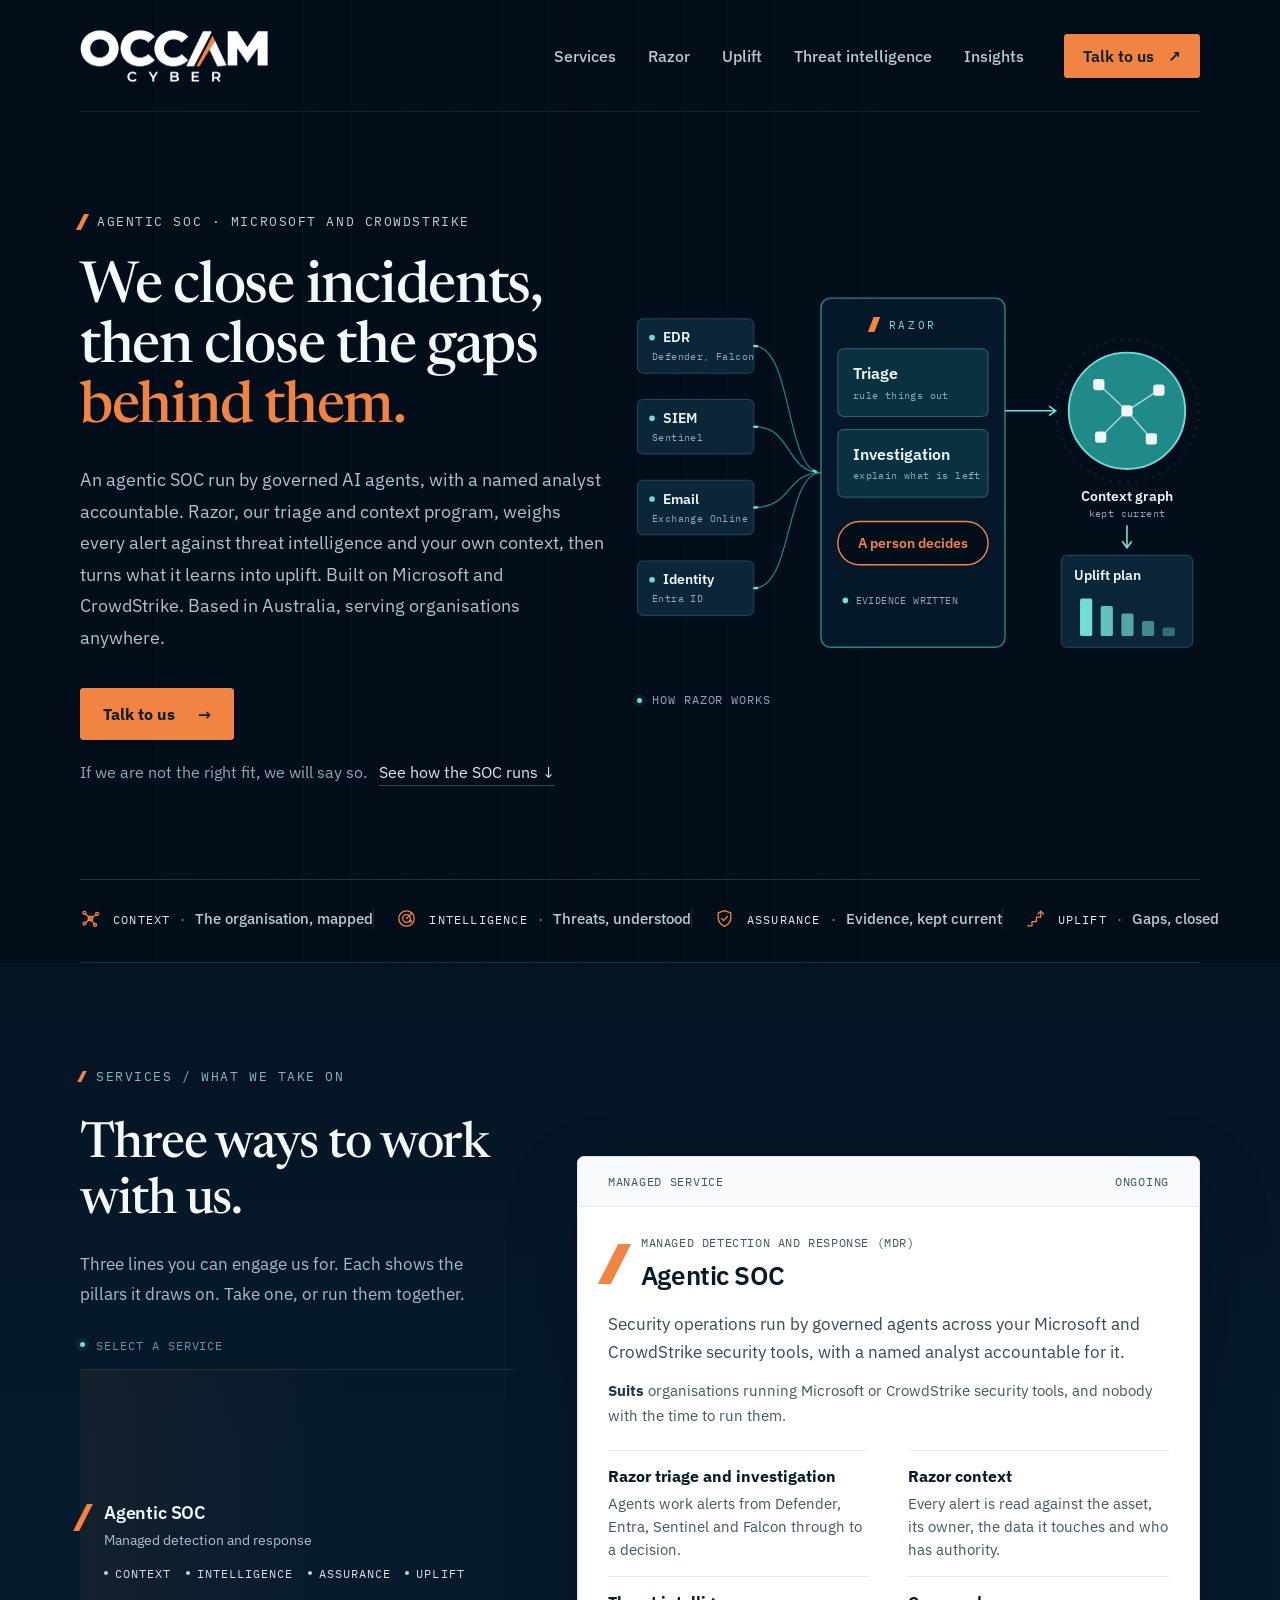
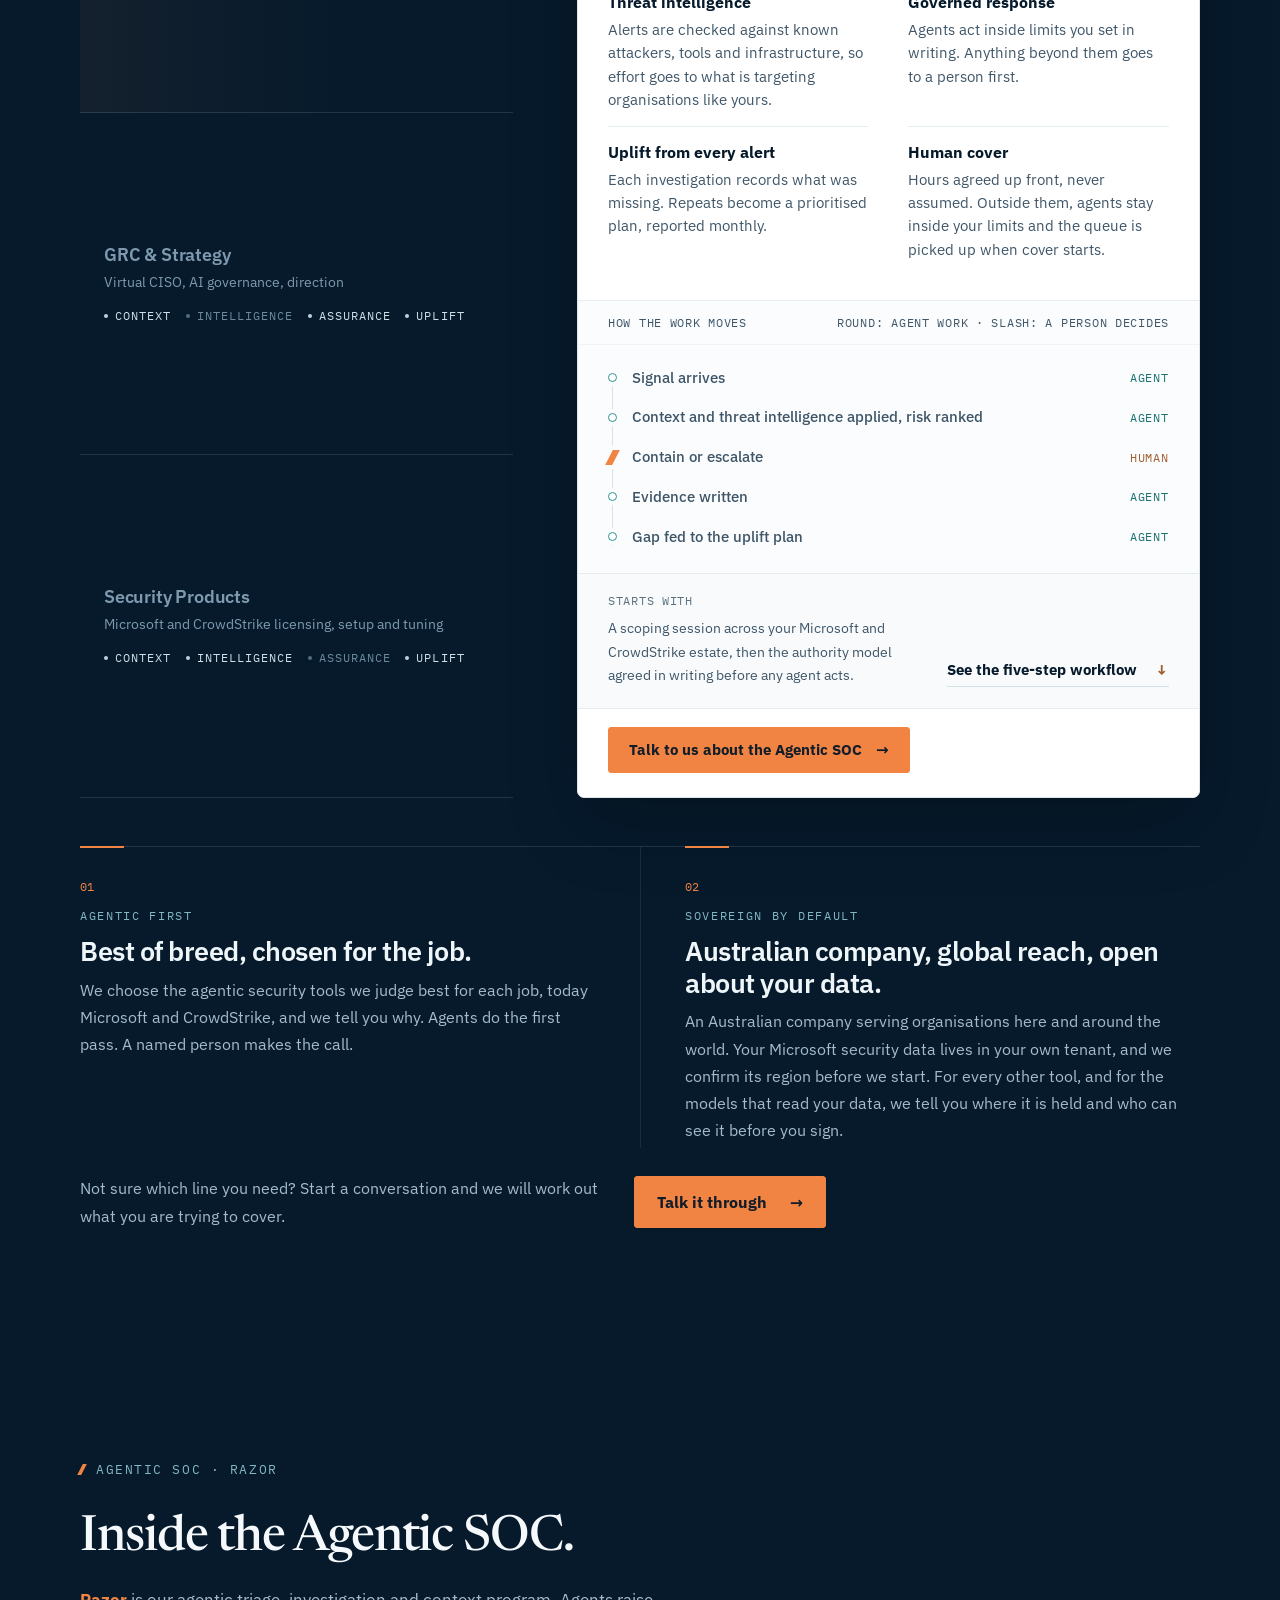
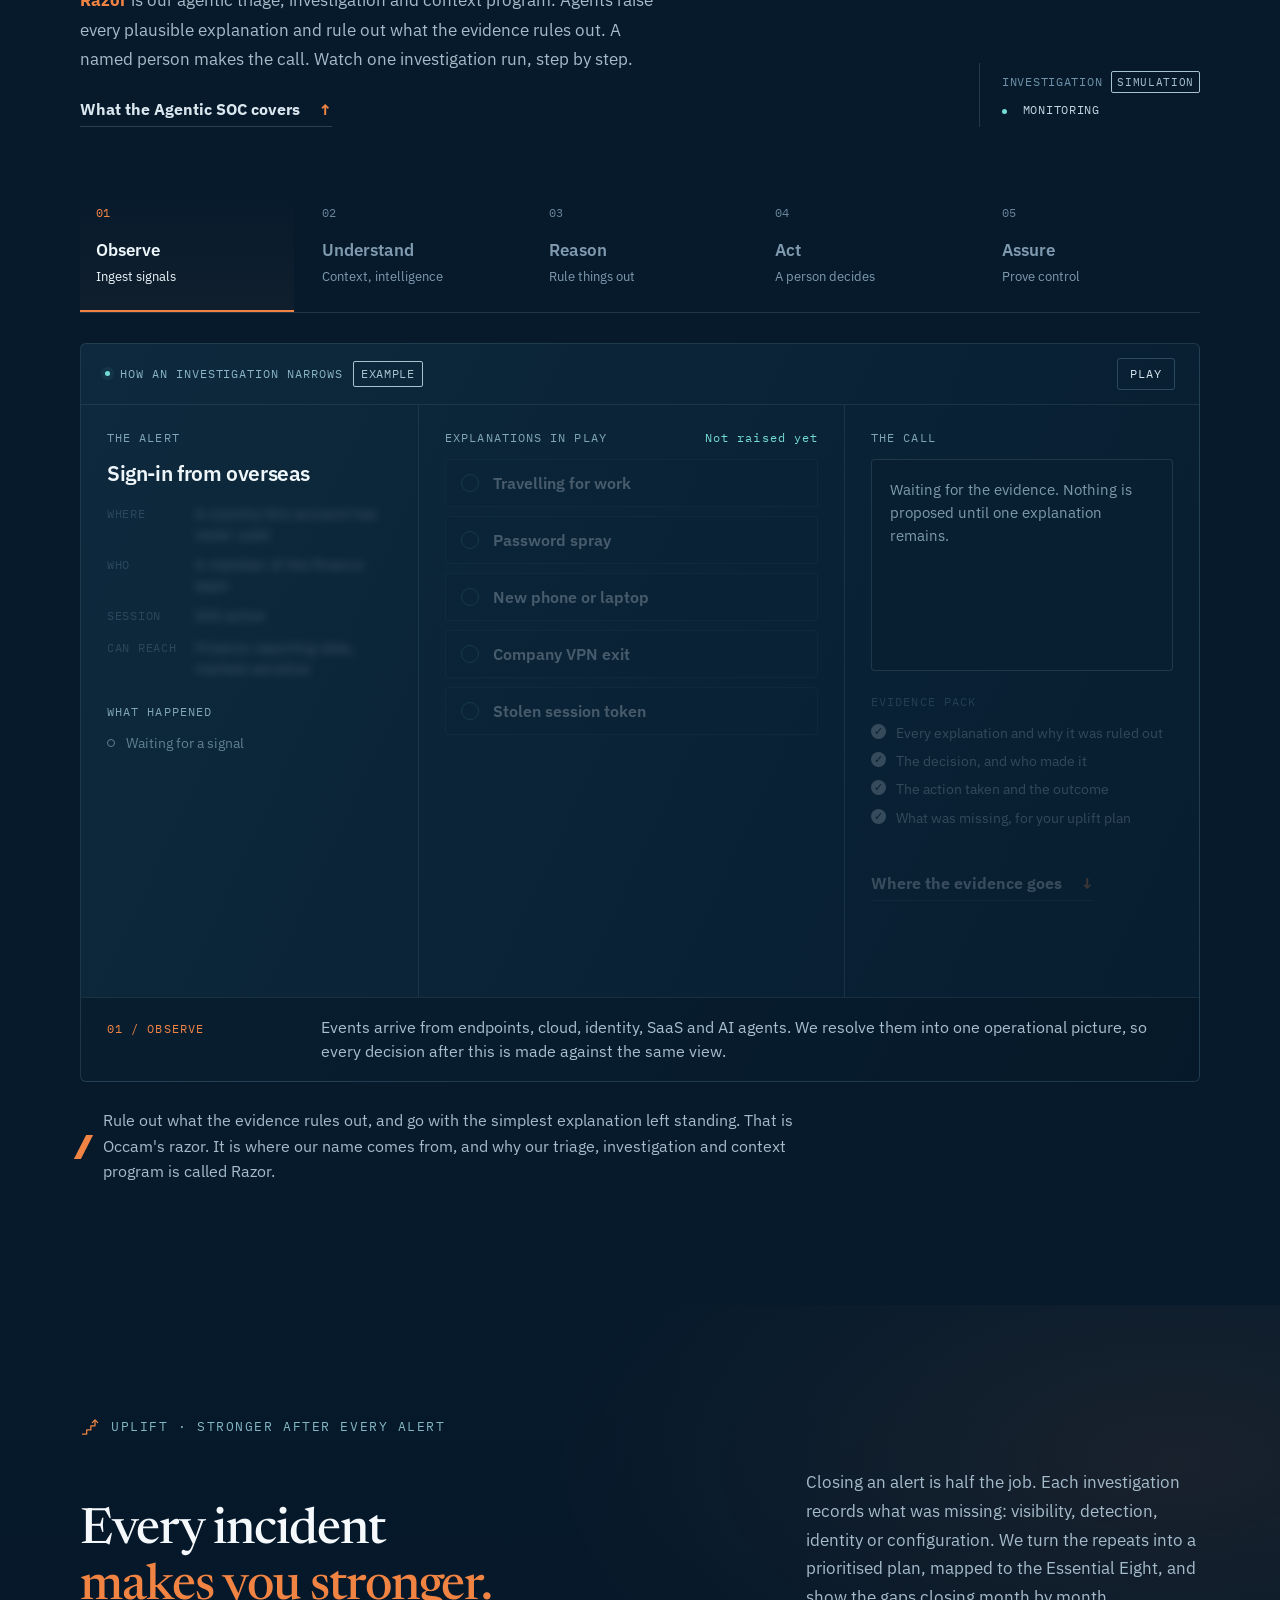
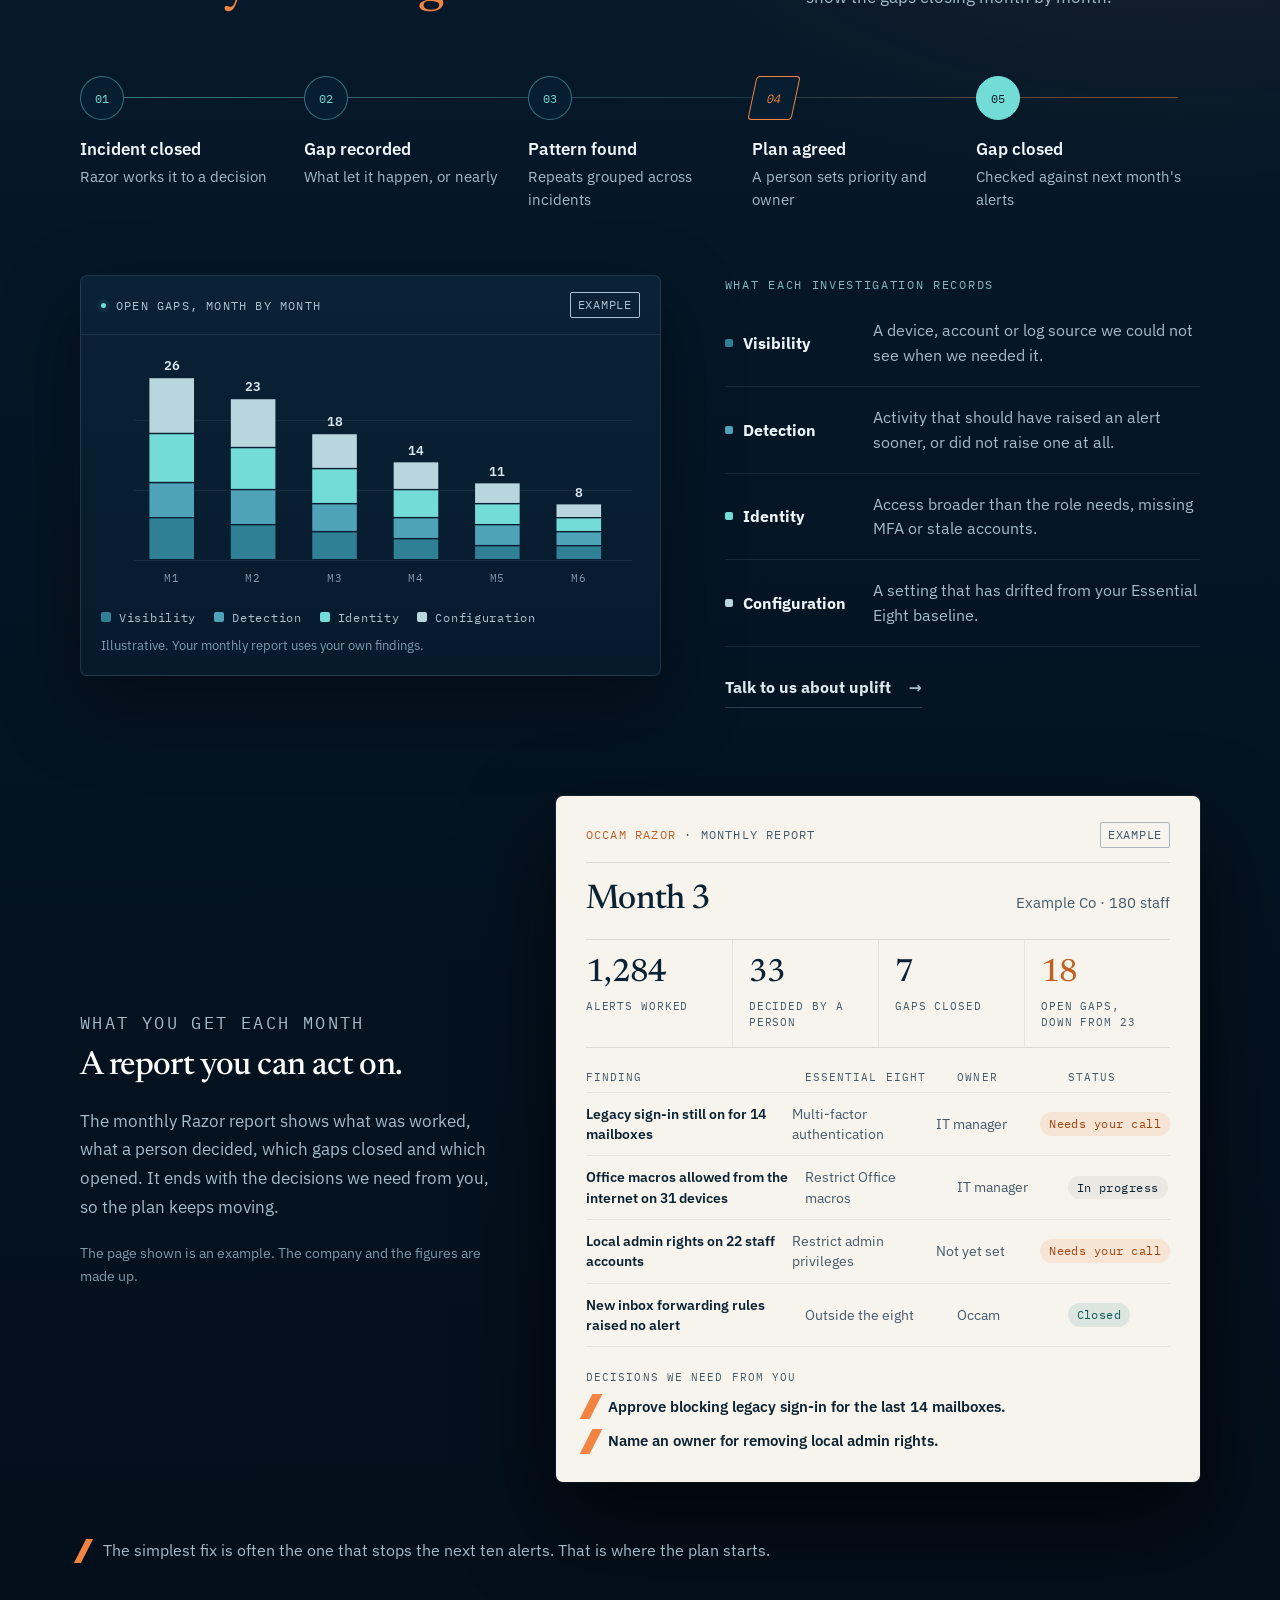
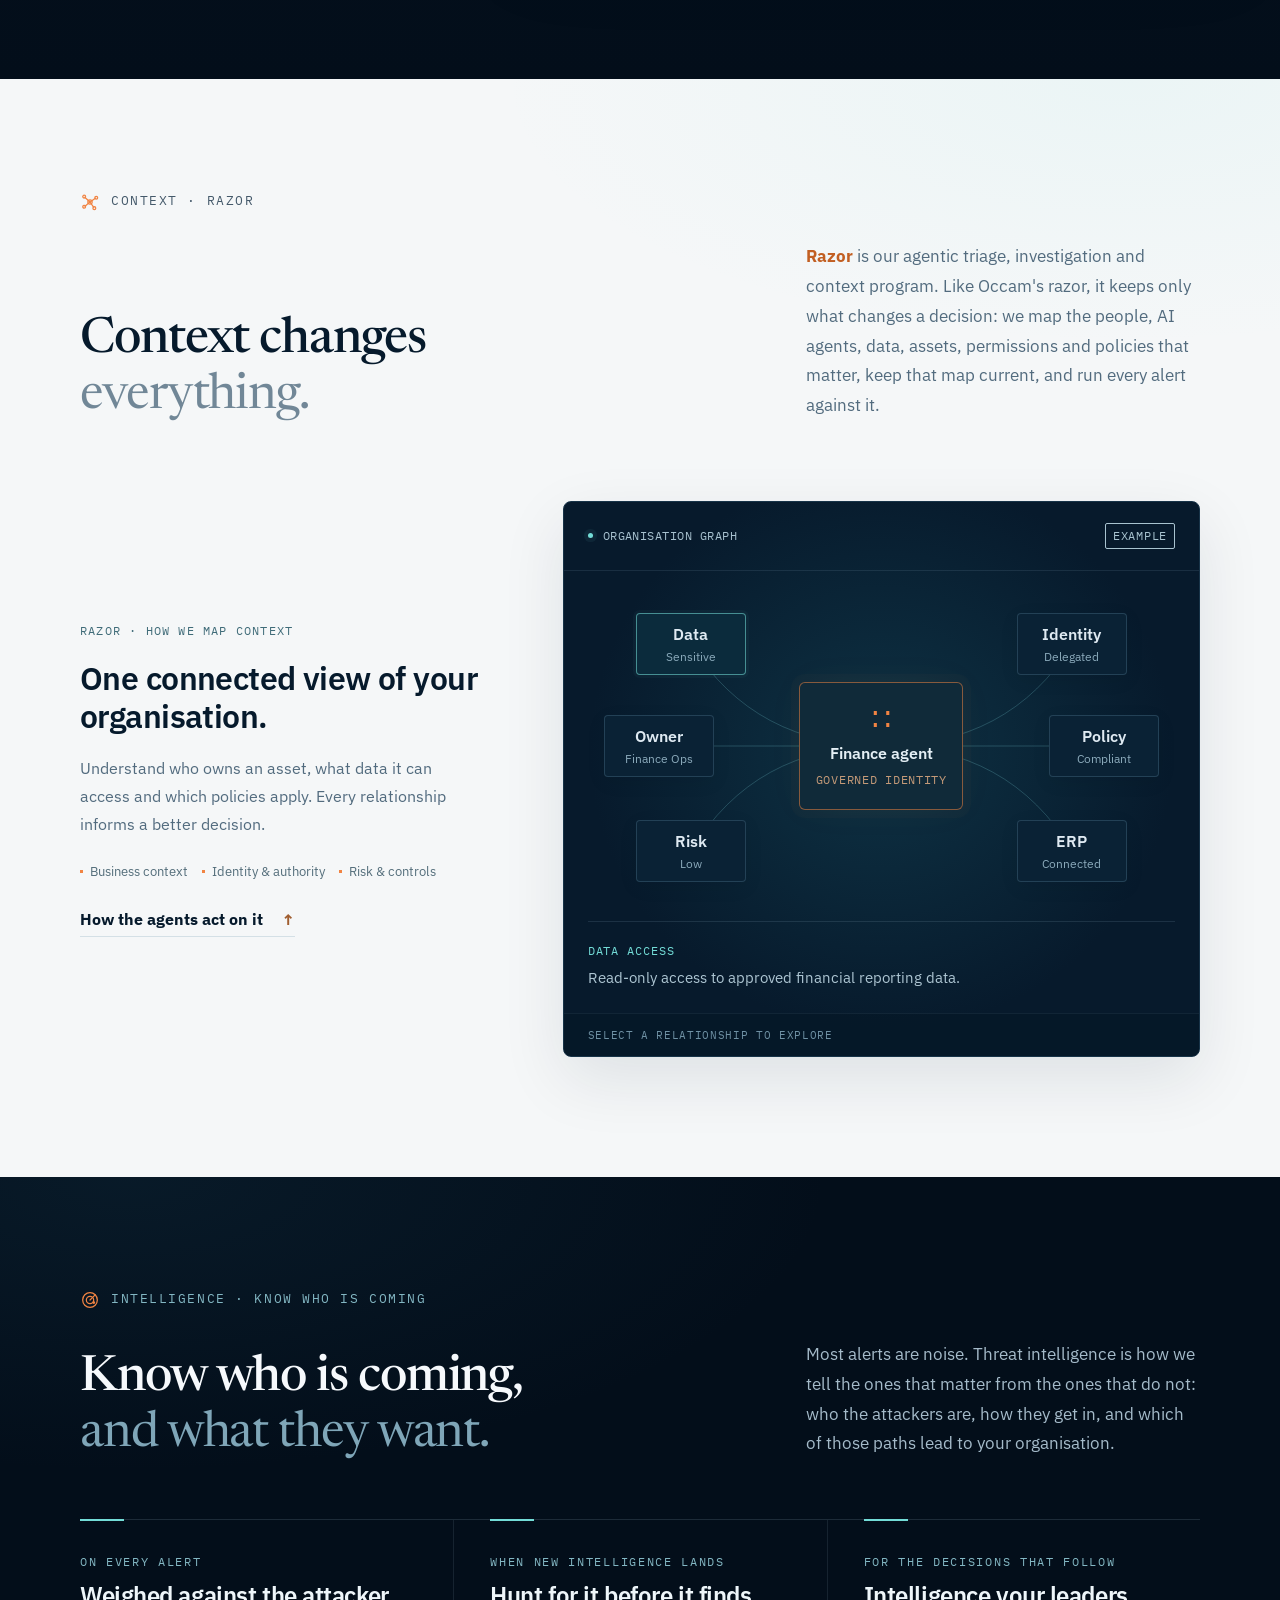
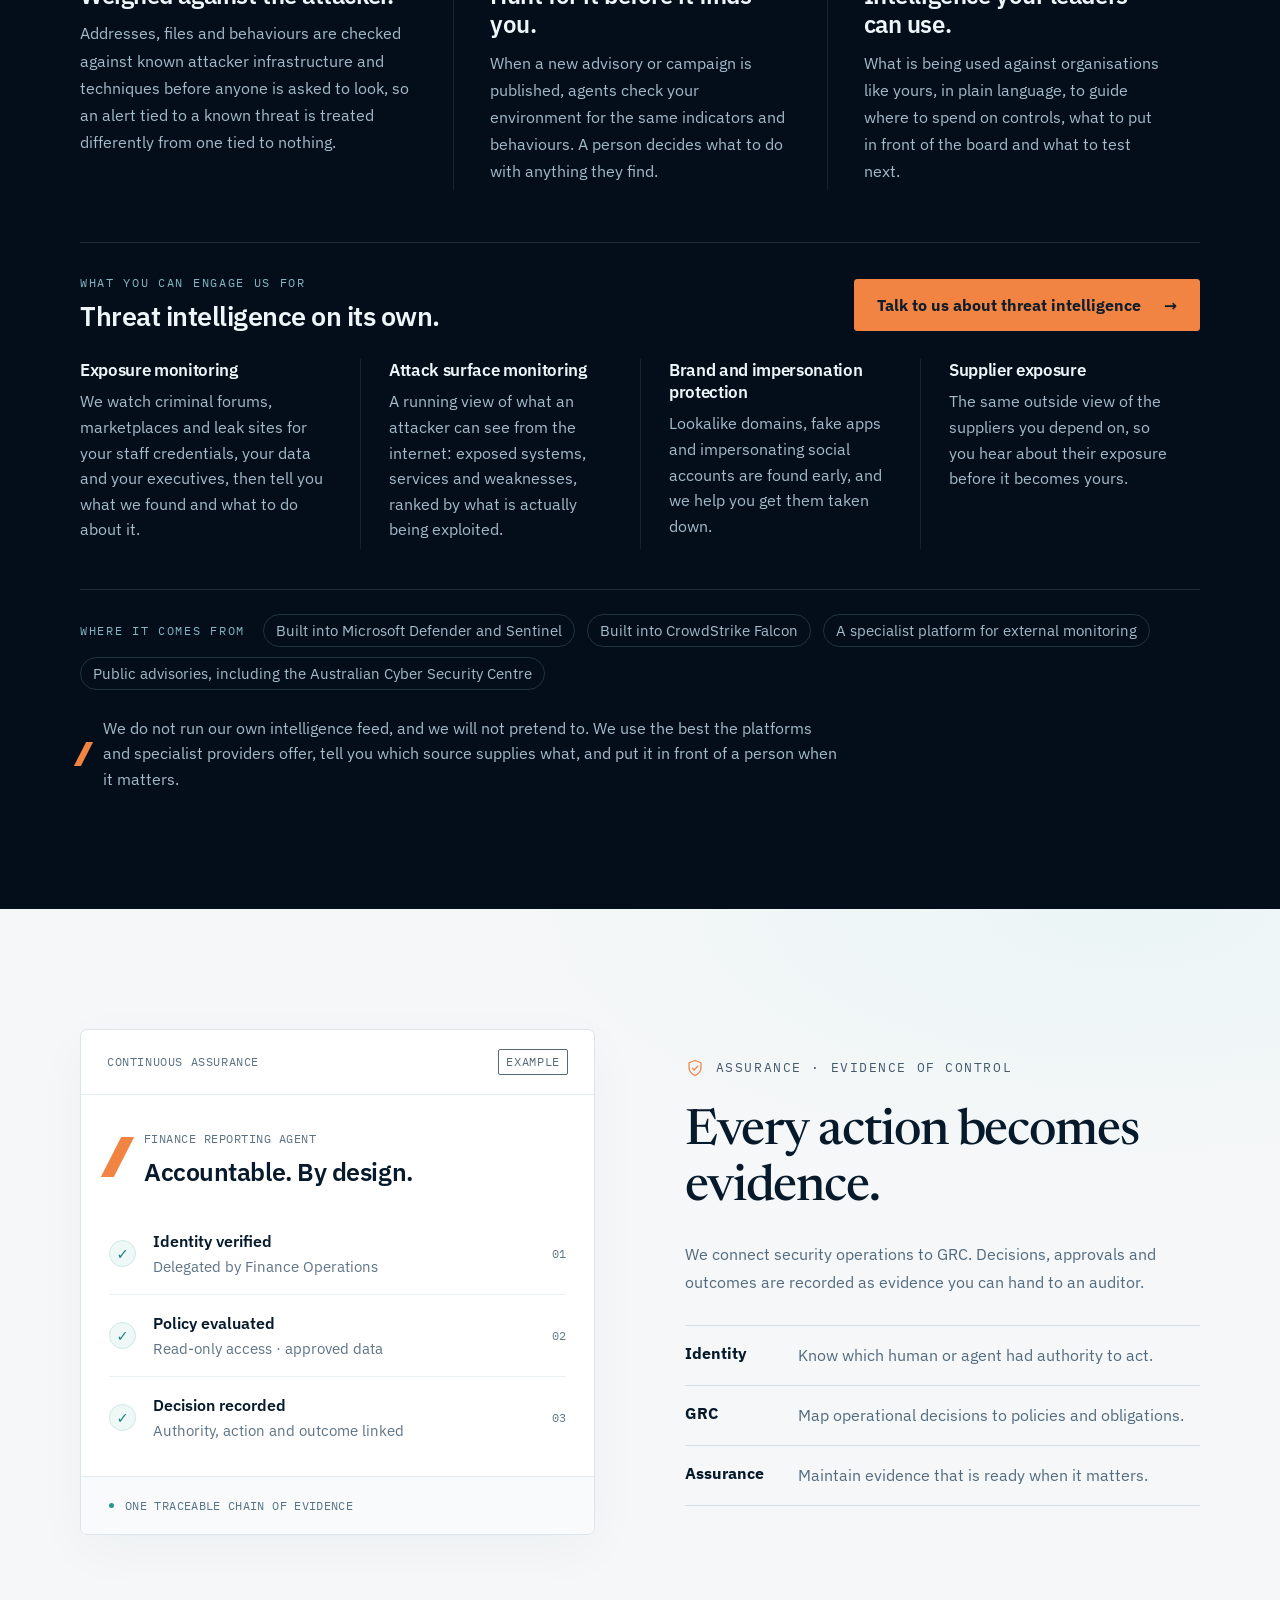
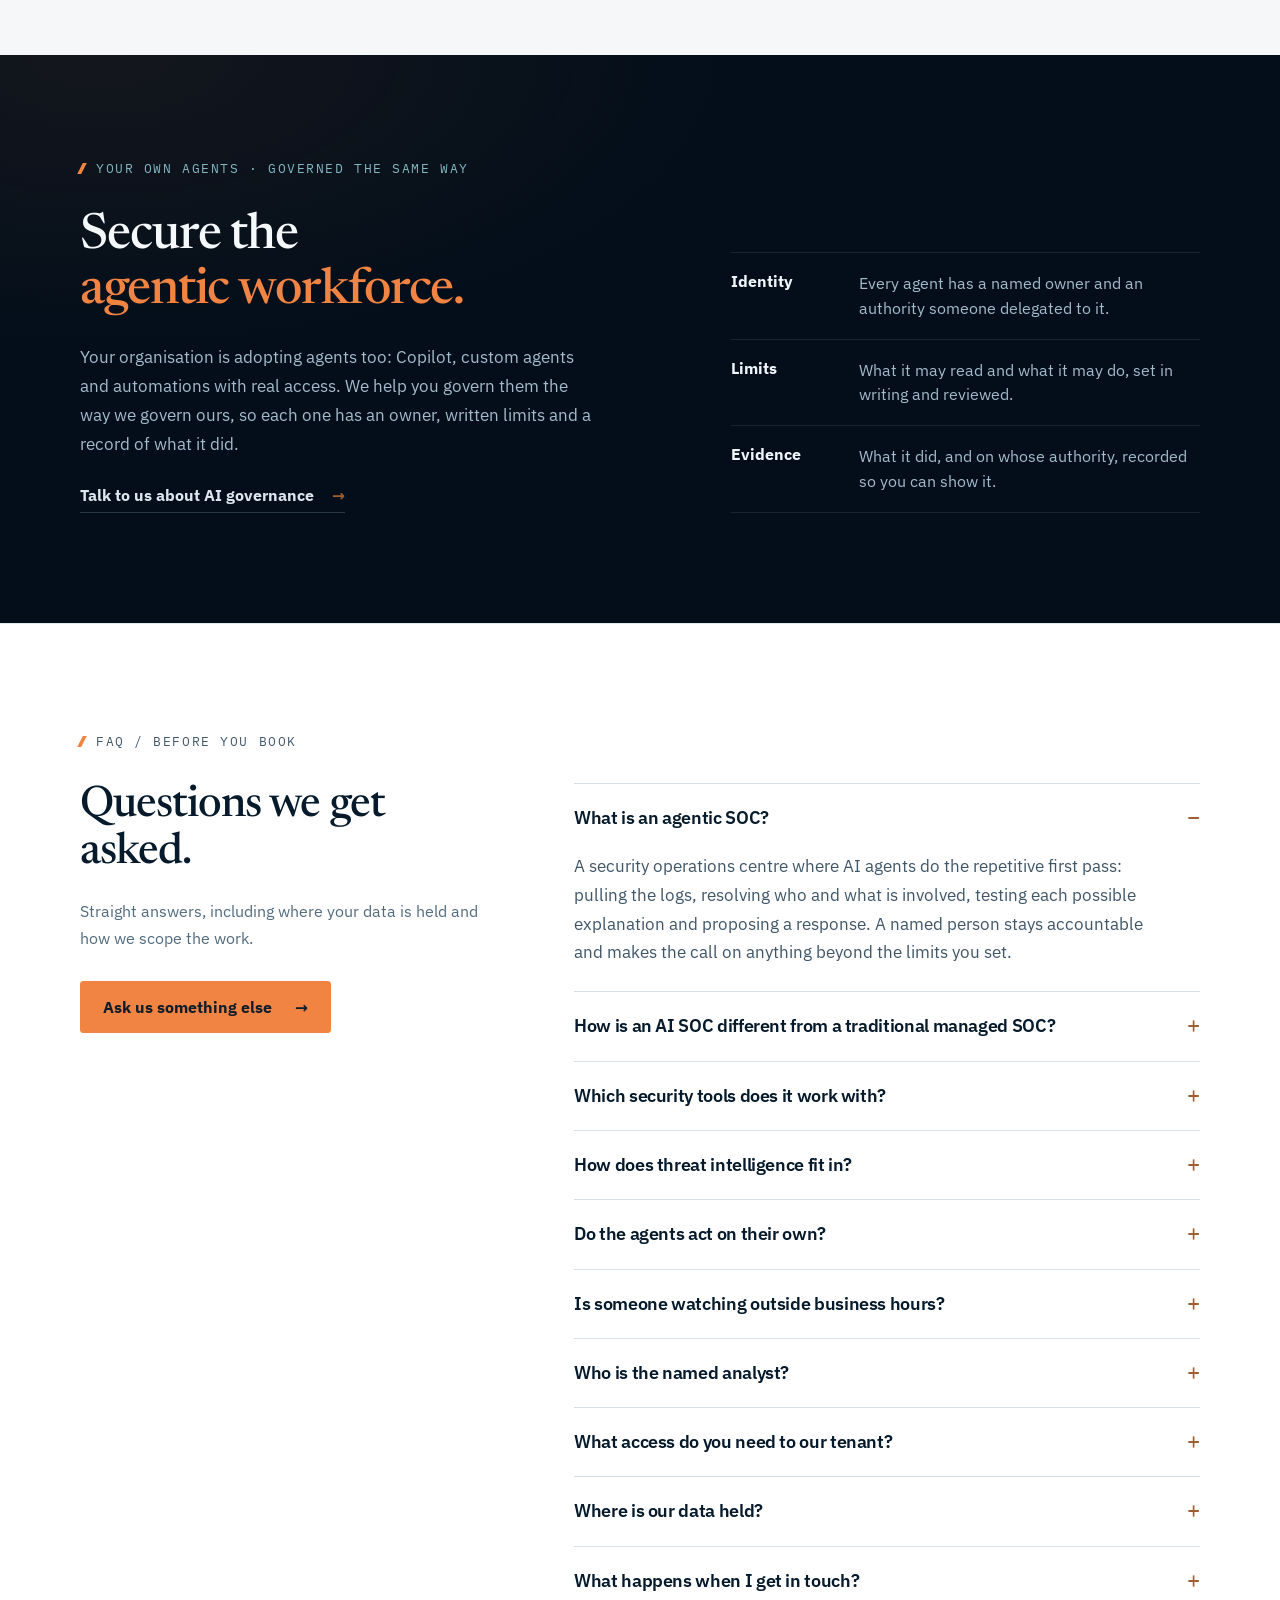
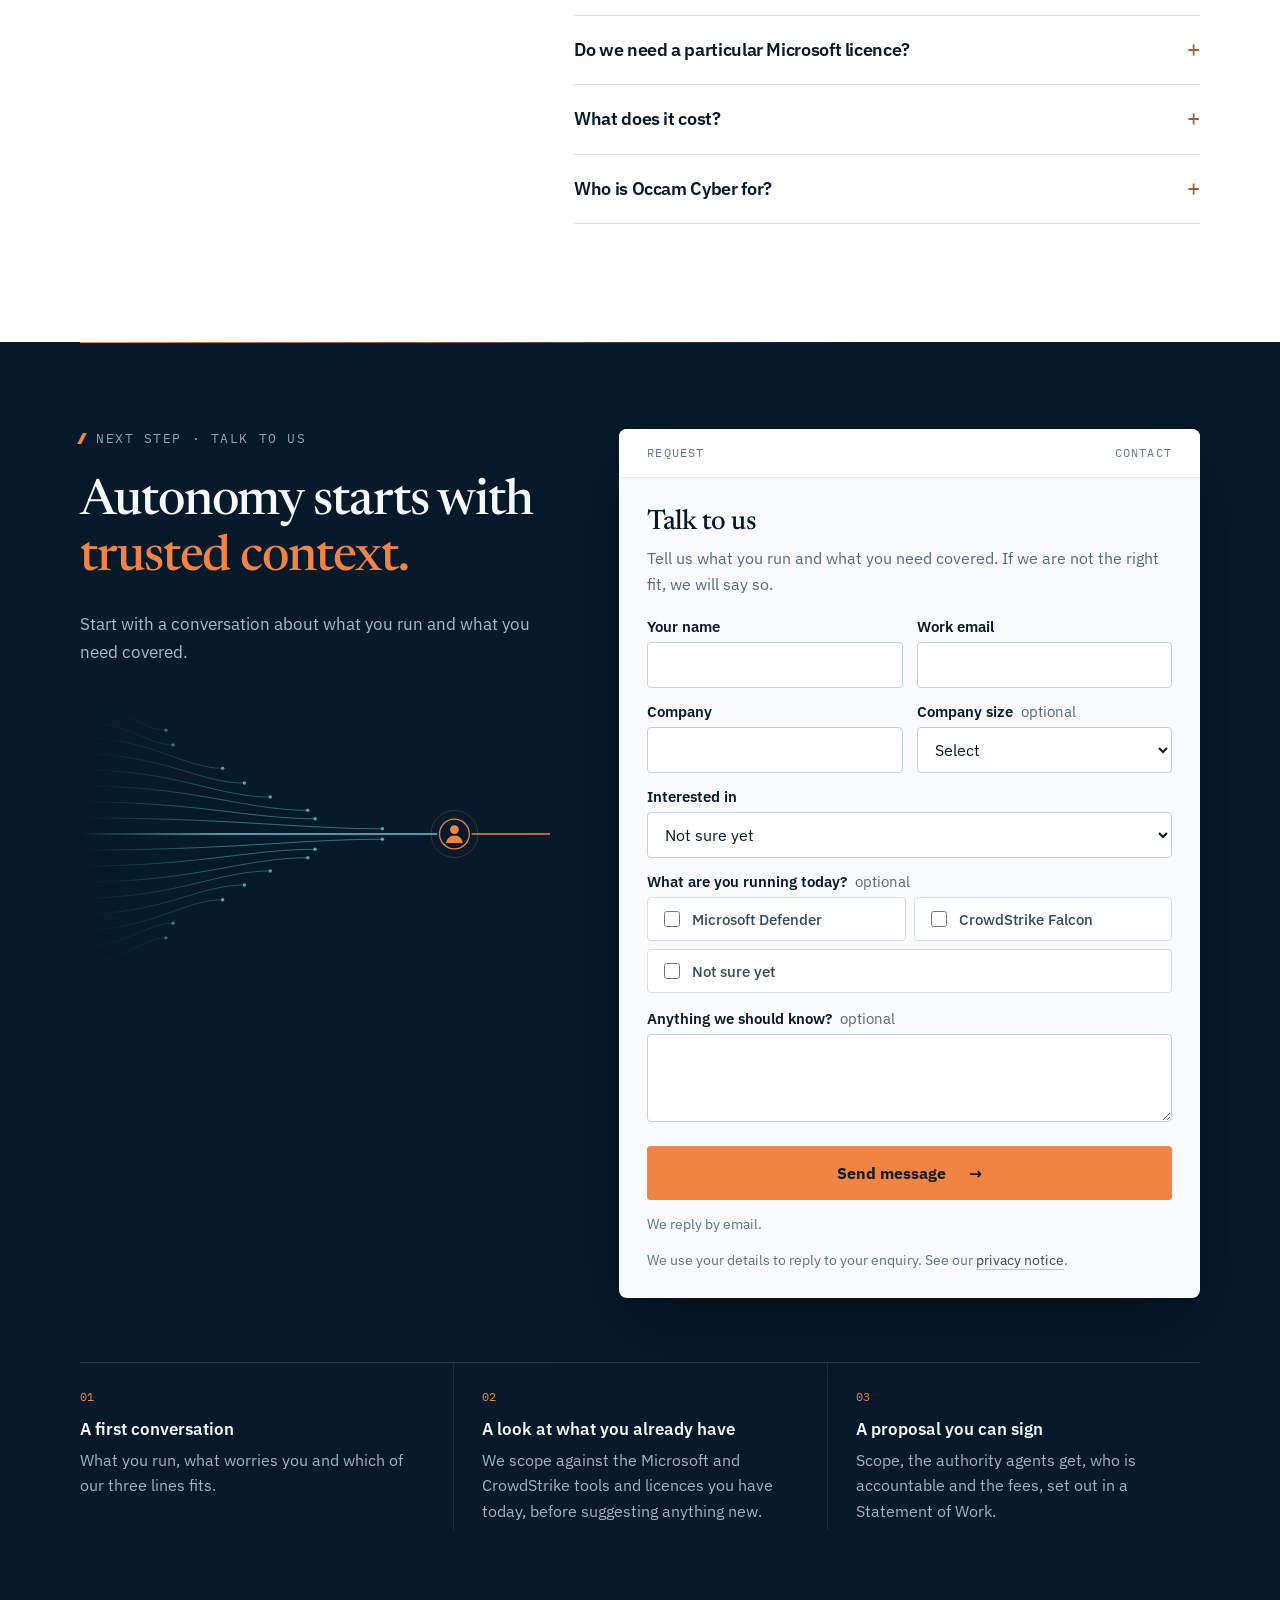
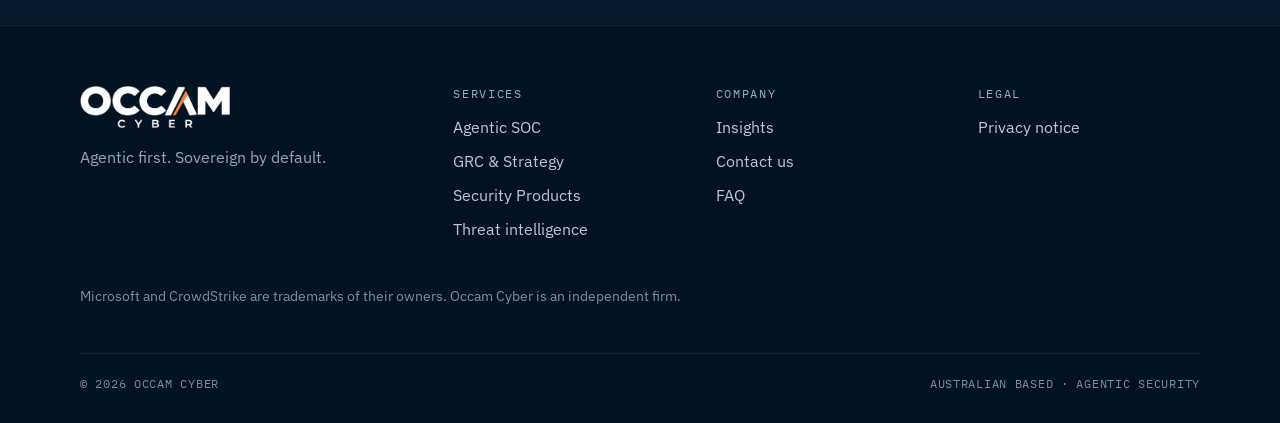
==== commit 3003f57a: "Second visual pass: Razor and Uplift moved up, services trimmed, pillar icons, example monthly repor" ====
--- a/index.html
+++ b/index.html
@@ -18,7 +18,7 @@
     <meta property="og:image" content="https://occamcyber.com.au/assets/og-image.jpg" />
     <meta property="og:image:width" content="1200" />
     <meta property="og:image:height" content="630" />
-    <meta property="og:image:alt" content="Occam Cyber. Agentic first. Sovereign by default. AI SOC on Microsoft and CrowdStrike." />
+    <meta property="og:image:alt" content="Occam Cyber. We close incidents, then close the gaps behind them. Agentic SOC on Microsoft and CrowdStrike." />
     <meta name="twitter:card" content="summary_large_image" />
     <meta name="twitter:title" content="Threat Intelligence-led Agentic SOC and MDR | Occam Cyber" />
     <meta name="twitter:description" content="Threat intelligence led managed detection and response from an Australian company, for organisations anywhere. Governed AI agents on Microsoft and CrowdStrike." />
@@ -34,15 +34,16 @@
     <script type="application/ld+json">{"@context":"https://schema.org","@graph":[{"@type":"Organization","@id":"https://occamcyber.com.au/#org","name":"Occam Cyber","url":"https://occamcyber.com.au/","logo":{"@type":"ImageObject","url":"https://occamcyber.com.au/icon-512.png","width":512,"height":512},"description":"Occam Cyber is an Australian cyber security firm serving organisations worldwide, providing an agentic SOC on Microsoft and CrowdStrike tools, with a named analyst accountable for the decisions it makes.","areaServed":["Australia","Worldwide"],"knowsAbout":["Managed detection and response","AI SOC","Agentic security operations","Microsoft Defender","Microsoft Sentinel","CrowdStrike Falcon","Virtual CISO","AI governance","Essential Eight","Threat intelligence","Threat hunting"]},{"@type":"WebSite","@id":"https://occamcyber.com.au/#website","url":"https://occamcyber.com.au/","name":"Occam Cyber","inLanguage":"en-AU","publisher":{"@id":"https://occamcyber.com.au/#org"}},{"@type":"Service","@id":"https://occamcyber.com.au/#service-agentic-soc","name":"Agentic SOC","serviceType":"Managed detection and response","description":"Security operations delivered by governed AI agents across Microsoft and CrowdStrike security tools, with a named analyst accountable.","provider":{"@id":"https://occamcyber.com.au/#org"},"areaServed":["Australia","Worldwide"]},{"@type":"Service","@id":"https://occamcyber.com.au/#service-threat-intelligence","name":"Threat intelligence","serviceType":"Threat intelligence and external threat monitoring","description":"Exposure monitoring, attack surface monitoring, brand and impersonation protection and supplier exposure, with a named person accountable for what is acted on.","provider":{"@id":"https://occamcyber.com.au/#org"},"areaServed":["Australia","Worldwide"]},{"@type":"Service","@id":"https://occamcyber.com.au/#service-grc-strategy","name":"GRC & Strategy","serviceType":"Virtual CISO and AI governance","description":"Risk, policy and oversight for organisations adopting AI and agents, with someone accountable for the direction.","provider":{"@id":"https://occamcyber.com.au/#org"},"areaServed":["Australia","Worldwide"]},{"@type":"Service","@id":"https://occamcyber.com.au/#service-security-products","name":"Security Products","serviceType":"Microsoft and CrowdStrike licensing, onboarding, tuning and co-management","description":"Microsoft and CrowdStrike security licences arranged and managed on your behalf, with onboarding, tuning and co-management.","provider":{"@id":"https://occamcyber.com.au/#org"},"areaServed":["Australia","Worldwide"]}]}</script>
   </head>
   <body data-leadgen="v1">
+    <svg class="sprite" aria-hidden="true" width="0" height="0" style="position:absolute"><symbol id="i-context" viewBox="0 0 24 24"><path d="M12 12 6 6.5M12 12l6.5-4.5M12 12l4.5 6.5M12 12l-6 5"/><circle cx="12" cy="12" r="2.6"/><circle cx="5" cy="5.5" r="1.7"/><circle cx="19.5" cy="6.8" r="1.7"/><circle cx="17.2" cy="19.4" r="1.7"/><circle cx="5" cy="17.8" r="1.7"/></symbol><symbol id="i-intel" viewBox="0 0 24 24"><circle cx="12" cy="12" r="8.8"/><circle cx="12" cy="12" r="4.4"/><path d="M12 12 18.2 5.8"/><circle cx="16.6" cy="15" r=".9" fill="currentColor"/></symbol><symbol id="i-assure" viewBox="0 0 24 24"><path d="M12 3l7.2 2.7v5.5c0 4.5-3 8-7.2 9.8-4.200-1.800-7.200-5.300-7.200-9.800V5.700z"/><path d="M8.700 12.100l2.300 2.300 4.300-4.700"/></symbol><symbol id="i-uplift" viewBox="0 0 24 24"><path d="M3 20.500h5v-5h5v-5h5V4"/><path d="M14.800 6.800 18 3.600l3.200 3.200"/></symbol></svg>
     
     <a class="skip-link" href="#main-content">Skip to content</a>
     <header class="site-header">
       <a class="brand" href="#top" aria-label="Occam Cyber home"><img class="brand-logo" src="assets/logo-white.png" alt="" width="188" height="52" /></a>
       <nav aria-label="Primary navigation">
         <a href="#services">Services</a>
-        <a href="#intelligence">Threat intelligence</a>
         <a href="#soc">Razor</a>
-        <a class="nav-extra" href="#uplift">Uplift</a>
+        <a href="#uplift">Uplift</a>
+        <a class="nav-extra" href="#intelligence">Threat intelligence</a>
         <a class="nav-extra" href="insights/">Insights</a>
       </nav>
       <a class="header-cta" href="#contact" data-lead-intent="talk" data-lead-cta="header-talk">Talk to us <span aria-hidden="true">↗</span></a>
@@ -61,24 +62,24 @@
         </div>
 
         <div class="hero-visual hero-flow">
-          <svg viewBox="0 0 600 430" role="img" aria-label="How Razor works: signals from EDR, SIEM, email and identity flow into Razor for triage and investigation. A person decides the response. Each case updates the context graph, which feeds the uplift plan."><rect class="fx-card" x="0.5" y="52" width="124" height="58" rx="6"/><circle cx="16" cy="72" r="3" fill="#73dcd7"/><text class="fx-t" x="28" y="77">EDR</text><text class="fx-sub" x="16" y="96">Defender, Falcon</text><rect class="fx-card" x="0.5" y="138" width="124" height="58" rx="6"/><circle cx="16" cy="158" r="3" fill="#73dcd7"/><text class="fx-t" x="28" y="163">SIEM</text><text class="fx-sub" x="16" y="182">Sentinel</text><rect class="fx-card" x="0.5" y="224" width="124" height="58" rx="6"/><circle cx="16" cy="244" r="3" fill="#73dcd7"/><text class="fx-t" x="28" y="249">Email</text><text class="fx-sub" x="16" y="268">Defender for Office</text><rect class="fx-card" x="0.5" y="310" width="124" height="58" rx="6"/><circle cx="16" cy="330" r="3" fill="#73dcd7"/><text class="fx-t" x="28" y="335">Identity</text><text class="fx-sub" x="16" y="354">Entra ID</text><path class="fx-line" d="M125 81 C166 81 158 216 196 216"/><path class="fx-line" d="M125 167 C166 167 158 216 196 216"/><path class="fx-line" d="M125 253 C166 253 158 216 196 216"/><path class="fx-line" d="M125 339 C166 339 158 216 196 216"/><g><path class="fx-pk" d="M125 81 C166 81 158 216 196 216"/><path class="fx-pk" d="M125 167 C166 167 158 216 196 216"/><path class="fx-pk" d="M125 253 C166 253 158 216 196 216"/><path class="fx-pk" d="M125 339 C166 339 158 216 196 216"/></g><rect class="fx-razor" x="196" y="30" width="196" height="372" rx="10"/><path class="fx-or" d="M252 50 h7 l-6 16 h-7z"/><text class="fx-label" x="268" y="63">RAZOR</text><rect class="fx-inner" x="214" y="84" width="160" height="72" rx="6"/><text class="fx-big" x="230" y="116">Triage</text><text class="fx-sub" x="230" y="137">rule things out</text><rect class="fx-inner" x="214" y="170" width="160" height="72" rx="6"/><text class="fx-big" x="230" y="202">Investigation</text><text class="fx-sub" x="230" y="223">explain what is left</text><rect class="fx-human" x="214" y="268" width="160" height="46" rx="23"/><text class="fx-t fx-or" x="294" y="296" text-anchor="middle">A person decides</text><circle class="fx-sub" cx="222" cy="352" r="3" style="fill:#73dcd7"/><text class="fx-sub" x="233" y="356">EVIDENCE WRITTEN</text><path class="fx-arrow" d="M392 150 H446 m-7 -5 l7 5 l-7 5"/><circle class="fx-halo" cx="522" cy="150" r="76"/><circle class="fx-graph" cx="522" cy="150" r="62"/><line class="fx-edge" x1="522" y1="150" x2="492" y2="122"/><line class="fx-edge" x1="522" y1="150" x2="556" y2="128"/><line class="fx-edge" x1="522" y1="150" x2="548" y2="180"/><line class="fx-edge" x1="522" y1="150" x2="494" y2="178"/><rect class="fx-node" x="516" y="144" width="12" height="12" rx="3"/><rect class="fx-node" x="486" y="116" width="12" height="12" rx="3"/><rect class="fx-node" x="550" y="122" width="12" height="12" rx="3"/><rect class="fx-node" x="542" y="174" width="12" height="12" rx="3"/><rect class="fx-node" x="488" y="172" width="12" height="12" rx="3"/><text class="fx-t" x="522" y="246" text-anchor="middle">Context graph</text><text class="fx-sub" x="522" y="263" text-anchor="middle">kept current</text><path class="fx-arrow" d="M522 272 V296 m-5 -7 l5 7 l5 -7"/><rect class="fx-card" x="452" y="304" width="140" height="98" rx="6"/><text class="fx-t" x="466" y="330">Uplift plan</text><rect class="fx-bar" x="472" y="350" width="13" height="40" rx="2" opacity="1.00"/><rect class="fx-bar" x="494" y="358" width="13" height="32" rx="2" opacity="0.85"/><rect class="fx-bar" x="516" y="366" width="13" height="24" rx="2" opacity="0.70"/><rect class="fx-bar" x="538" y="374" width="13" height="16" rx="2" opacity="0.55"/><rect class="fx-bar" x="560" y="381" width="13" height="9" rx="2" opacity="0.40"/></svg>
+          <svg viewBox="0 0 600 430" role="img" aria-label="How Razor works: signals from EDR, SIEM, email and identity flow into Razor for triage and investigation. A person decides the response. Each case updates the context graph, which feeds the uplift plan."><rect class="fx-card" x="0.5" y="52" width="124" height="58" rx="6"/><circle cx="16" cy="72" r="3" fill="#73dcd7"/><text class="fx-t" x="28" y="77">EDR</text><text class="fx-sub" x="16" y="96">Defender, Falcon</text><rect class="fx-card" x="0.5" y="138" width="124" height="58" rx="6"/><circle cx="16" cy="158" r="3" fill="#73dcd7"/><text class="fx-t" x="28" y="163">SIEM</text><text class="fx-sub" x="16" y="182">Sentinel</text><rect class="fx-card" x="0.5" y="224" width="124" height="58" rx="6"/><circle cx="16" cy="244" r="3" fill="#73dcd7"/><text class="fx-t" x="28" y="249">Email</text><text class="fx-sub" x="16" y="268">Exchange Online</text><rect class="fx-card" x="0.5" y="310" width="124" height="58" rx="6"/><circle cx="16" cy="330" r="3" fill="#73dcd7"/><text class="fx-t" x="28" y="335">Identity</text><text class="fx-sub" x="16" y="354">Entra ID</text><path class="fx-line" d="M125 81 C166 81 158 216 196 216"/><path class="fx-line" d="M125 167 C166 167 158 216 196 216"/><path class="fx-line" d="M125 253 C166 253 158 216 196 216"/><path class="fx-line" d="M125 339 C166 339 158 216 196 216"/><g><path class="fx-pk" d="M125 81 C166 81 158 216 196 216"/><path class="fx-pk" d="M125 167 C166 167 158 216 196 216"/><path class="fx-pk" d="M125 253 C166 253 158 216 196 216"/><path class="fx-pk" d="M125 339 C166 339 158 216 196 216"/></g><rect class="fx-razor" x="196" y="30" width="196" height="372" rx="10"/><path class="fx-or" d="M252 50 h7 l-6 16 h-7z"/><text class="fx-label" x="268" y="63">RAZOR</text><rect class="fx-inner" x="214" y="84" width="160" height="72" rx="6"/><text class="fx-big" x="230" y="116">Triage</text><text class="fx-sub" x="230" y="137">rule things out</text><rect class="fx-inner" x="214" y="170" width="160" height="72" rx="6"/><text class="fx-big" x="230" y="202">Investigation</text><text class="fx-sub" x="230" y="223">explain what is left</text><rect class="fx-human" x="214" y="268" width="160" height="46" rx="23"/><text class="fx-t fx-or" x="294" y="296" text-anchor="middle">A person decides</text><circle class="fx-sub" cx="222" cy="352" r="3" style="fill:#73dcd7"/><text class="fx-sub" x="233" y="356">EVIDENCE WRITTEN</text><path class="fx-arrow" d="M392 150 H446 m-7 -5 l7 5 l-7 5"/><circle class="fx-halo" cx="522" cy="150" r="76"/><circle class="fx-graph" cx="522" cy="150" r="62"/><line class="fx-edge" x1="522" y1="150" x2="492" y2="122"/><line class="fx-edge" x1="522" y1="150" x2="556" y2="128"/><line class="fx-edge" x1="522" y1="150" x2="548" y2="180"/><line class="fx-edge" x1="522" y1="150" x2="494" y2="178"/><rect class="fx-node" x="516" y="144" width="12" height="12" rx="3"/><rect class="fx-node" x="486" y="116" width="12" height="12" rx="3"/><rect class="fx-node" x="550" y="122" width="12" height="12" rx="3"/><rect class="fx-node" x="542" y="174" width="12" height="12" rx="3"/><rect class="fx-node" x="488" y="172" width="12" height="12" rx="3"/><text class="fx-t" x="522" y="246" text-anchor="middle">Context graph</text><text class="fx-sub" x="522" y="263" text-anchor="middle">kept current</text><path class="fx-arrow" d="M522 272 V296 m-5 -7 l5 7 l5 -7"/><rect class="fx-card" x="452" y="304" width="140" height="98" rx="6"/><text class="fx-t" x="466" y="330">Uplift plan</text><rect class="fx-bar" x="472" y="350" width="13" height="40" rx="2" opacity="1.00"/><rect class="fx-bar" x="494" y="358" width="13" height="32" rx="2" opacity="0.85"/><rect class="fx-bar" x="516" y="366" width="13" height="24" rx="2" opacity="0.70"/><rect class="fx-bar" x="538" y="374" width="13" height="16" rx="2" opacity="0.55"/><rect class="fx-bar" x="560" y="381" width="13" height="9" rx="2" opacity="0.40"/></svg>
           <p class="flow-caption"><span class="status-dot"></span> HOW RAZOR WORKS</p>
         </div>
                 <div class="hero-metrics" aria-label="The four pillars behind the work">
-          <div><strong>01</strong><span><em>CONTEXT</em> The organisation, mapped</span></div>
-          <div><strong>02</strong><span><em>INTELLIGENCE</em> Threats, understood</span></div>
-          <div><strong>03</strong><span><em>ASSURANCE</em> Evidence, kept current</span></div>
-          <div><strong>04</strong><span><em>UPLIFT</em> Gaps, closed</span></div>
-        </div>
-      </section>
-
-            <section class="services" id="services" aria-labelledby="services-title">
+          <div><svg class="pico" aria-hidden="true"><use href="#i-context"/></svg><span><em>CONTEXT</em> The organisation, mapped</span></div>
+          <div><svg class="pico" aria-hidden="true"><use href="#i-intel"/></svg><span><em>INTELLIGENCE</em> Threats, understood</span></div>
+          <div><svg class="pico" aria-hidden="true"><use href="#i-assure"/></svg><span><em>ASSURANCE</em> Evidence, kept current</span></div>
+          <div><svg class="pico" aria-hidden="true"><use href="#i-uplift"/></svg><span><em>UPLIFT</em> Gaps, closed</span></div>
+        </div>
+      </section>
+
+      <section class="services" id="services" aria-labelledby="services-title">
         <div class="section-shell">
           <div class="section-kicker">SERVICES / WHAT WE TAKE ON</div>
           <div data-reveal class="services-layout">
             <div class="services-copy">
               <h2 id="services-title">Three ways to work with us.</h2>
-              <p>Context tells us what matters to you, threat intelligence tells us who is coming for it, assurance proves what we did, and uplift closes the gap behind each incident. Below are the three lines you engage us for, each showing the pillars it draws on. Take one, or run them together.</p>
+              <p>Three lines you can engage us for. Each shows the pillars it draws on. Take one, or run them together.</p>
               <p class="service-hint"><span class="status-dot" aria-hidden="true"></span> SELECT A SERVICE</p>
                             <div class="service-list" role="tablist" aria-orientation="vertical" aria-label="Occam service lines">
                 <button class="service-choice is-active" id="service-soc" data-service="soc" role="tab" aria-selected="true" aria-controls="panel-soc"><span class="brand-slash" aria-hidden="true"></span><span><b>Agentic SOC</b><small>Managed detection and response</small><span class="service-pillars"><span class="on">CONTEXT<span class="sr-only"> (draws on this)</span></span><span class="on">INTELLIGENCE<span class="sr-only"> (draws on this)</span></span><span class="on">ASSURANCE<span class="sr-only"> (draws on this)</span></span><span class="on">UPLIFT<span class="sr-only"> (draws on this)</span></span></span></span></button>
@@ -94,12 +95,12 @@
                 <p class="service-lede">Security operations run by governed agents across your Microsoft and CrowdStrike security tools, with a named analyst accountable for it.</p>
                 <p class="service-suits"><b>Suits</b> organisations running Microsoft or CrowdStrike security tools, and nobody with the time to run them.</p>
                 <ul class="service-scope">
-                  <li><b>Razor triage and investigation</b><span>Our agents work alerts from Microsoft Defender, Entra and Sentinel, and from CrowdStrike Falcon, through to a decision.</span></li>
-                  <li><b>Razor context</b><span>Each alert is resolved against the asset, the owner, the data it touches and the authority behind it, from the context map Razor keeps current.</span></li>
-                  <li><b>Threat intelligence</b><span>Each alert is checked against what is known about the attackers, tools and infrastructure behind it, using the intelligence built into Defender and Falcon and public advisories, so effort goes to what is actually targeting organisations like yours.</span></li>
-                  <li><b>Governed response</b><span>Agents use the response actions in Defender and Falcon, inside the limits you set in writing. Anything beyond them comes to a person first.</span></li>
-                  <li><b>Uplift from every alert</b><span>Each investigation records what was missing. Repeats become a prioritised plan, mapped to the Essential Eight, reported monthly.</span></li>
-                  <li><b>Human cover</b><span>Hours of human cover agreed with you up front, never assumed. Outside them, agents work only inside the limits you set and the queue is picked up when cover starts.</span></li>
+                  <li><b>Razor triage and investigation</b><span>Agents work alerts from Defender, Entra, Sentinel and Falcon through to a decision.</span></li>
+                  <li><b>Razor context</b><span>Every alert is read against the asset, its owner, the data it touches and who has authority.</span></li>
+                  <li><b>Threat intelligence</b><span>Alerts are checked against known attackers, tools and infrastructure, so effort goes to what is targeting organisations like yours.</span></li>
+                  <li><b>Governed response</b><span>Agents act inside limits you set in writing. Anything beyond them goes to a person first.</span></li>
+                  <li><b>Uplift from every alert</b><span>Each investigation records what was missing. Repeats become a prioritised plan, reported monthly.</span></li>
+                  <li><b>Human cover</b><span>Hours agreed up front, never assumed. Outside them, agents stay inside your limits and the queue is picked up when cover starts.</span></li>
                 </ul>
                 <div class="service-flow">
                   <div class="service-flow-top"><span>HOW THE WORK MOVES</span><span>ROUND: AGENT WORK · SLASH: A PERSON DECIDES</span></div>
@@ -112,7 +113,7 @@
                   </div>
                 </div>
                 <div class="service-foot">
-                  <div><small>STARTS WITH</small><p>A scoping session across your Microsoft and CrowdStrike estate, then the authority model agreed in writing before any agent acts. Tools billed on what you use, such as Sentinel and Security Copilot, are sized and staged with you.</p></div>
+                  <div><small>STARTS WITH</small><p>A scoping session across your Microsoft and CrowdStrike estate, then the authority model agreed in writing before any agent acts.</p></div>
                   <a class="text-link" href="#soc">See the five-step workflow <span aria-hidden="true">↓</span></a>
                 </div>
                 <div class="service-cta"><a class="button button-primary" href="#contact" data-lead-intent="talk" data-lead-interest="soc" data-lead-cta="panel-soc-talk">Talk to us about the Agentic SOC <span aria-hidden="true">→</span></a></div>
@@ -139,7 +140,7 @@
                   </div>
                 </div>
                 <div class="service-foot">
-                  <div><small>STARTS WITH</small><p>A short discovery across your risk register, the obligations you answer to and where AI is already being used, including the uses nobody has approved yet.</p></div>
+                  <div><small>STARTS WITH</small><p>A short discovery across your risk register, your obligations and where AI is already in use, approved or not.</p></div>
                   <a class="text-link" href="#assurance">How decisions become evidence <span aria-hidden="true">↓</span></a>
                 </div>
                 <div class="service-cta"><a class="button button-primary" href="#contact" data-lead-intent="talk" data-lead-interest="grc" data-lead-cta="panel-grc-talk">Talk to us about GRC &amp; Strategy <span aria-hidden="true">→</span></a></div>
@@ -151,9 +152,9 @@
                                 <p class="service-lede">Microsoft and CrowdStrike security licences arranged and managed on your behalf, with the onboarding, tuning and co-management that make them worth having.</p>
                 <p class="service-suits"><b>Suits</b> teams with Microsoft or CrowdStrike security products that were switched on and never finished.</p>
                 <ul class="service-scope">
-                  <li><b>Licensing</b><span>Microsoft security licences and CrowdStrike Falcon subscriptions managed together, with a written statement of what is licensed per user or device and what is charged on use.</span></li>
-                  <li><b>Onboarding</b><span>Microsoft Defender, Entra, Intune and the Purview capability in your plan, plus CrowdStrike Falcon, deployed to a documented baseline.</span></li>
-                  <li><b>Tuning</b><span>Detection tuning in Defender and Falcon against your own baseline, with the rules and exclusions written down so you can see what changed.</span></li>
+                  <li><b>Licensing</b><span>Microsoft and CrowdStrike licences managed together, with a written statement of what is licensed and what is charged on use.</span></li>
+                  <li><b>Onboarding</b><span>Defender, Entra, Intune, the Purview features in your plan and Falcon, deployed to a documented baseline.</span></li>
+                  <li><b>Tuning</b><span>Detections tuned against your own baseline, with every rule and exclusion written down.</span></li>
                   <li><b>Co-management</b><span>We run the day-to-day with your IT team. You own the tenant and the Falcon console, we do the upkeep.</span></li>
                 </ul>
                 <div class="service-flow">
@@ -166,7 +167,7 @@
                   </div>
                 </div>
                 <div class="service-foot">
-                  <div><small>STARTS WITH</small><p>A licence and configuration review of your Microsoft and CrowdStrike estate as it is today, including where the two overlap and whether your Microsoft plan still fits your headcount. Business Premium has a seat cap, and some organisations are at or near it.</p></div>
+                  <div><small>STARTS WITH</small><p>A licence and configuration review of your Microsoft and CrowdStrike estate as it is today, including where the two overlap and whether your plan still fits your headcount.</p></div>
                 </div>
                 <div class="service-cta"><a class="button button-primary" href="#contact" data-lead-intent="talk" data-lead-interest="products" data-lead-cta="panel-products-talk">Talk to us about Security Products <span aria-hidden="true">→</span></a></div>
               </div>
@@ -175,78 +176,13 @@
 
           <div data-reveal class="commitments" aria-label="Our two commitments">
             <div class="commitment"><span class="commitment-num">01</span><small>AGENTIC FIRST</small><h3>Best of breed, chosen for the job.</h3><p>We choose the agentic security tools we judge best for each job, today Microsoft and CrowdStrike, and we tell you why. Agents do the first pass. A named person makes the call.</p></div>
-            <div class="commitment"><span class="commitment-num">02</span><small>SOVEREIGN BY DEFAULT</small><h3>Australian company, global reach, open about your data.</h3><p>An Australian company serving organisations in Australia and around the world. Your Microsoft security data lives in your own tenant, and before we start we confirm it is set to the region you need. For every other tool we use, and for the models that read your data, we tell you where it is held, and who can see it, before you sign.</p></div>
+            <div class="commitment"><span class="commitment-num">02</span><small>SOVEREIGN BY DEFAULT</small><h3>Australian company, global reach, open about your data.</h3><p>An Australian company serving organisations here and around the world. Your Microsoft security data lives in your own tenant, and we confirm its region before we start. For every other tool, and for the models that read your data, we tell you where it is held and who can see it before you sign.</p></div>
           </div>
 
           <div class="services-cta">
             <p>Not sure which line you need? Start a conversation and we will work out what you are trying to cover.</p>
             <a class="button button-primary" href="#contact" data-lead-intent="talk" data-lead-cta="services-talk">Talk it through <span aria-hidden="true">→</span></a>
           </div>
-        </div>
-      </section>
-
-      <section class="statement section-shell" id="context" aria-labelledby="context-title">
-                <div class="section-kicker">01 / CONTEXT · RAZOR</div>
-        <div class="statement-grid">
-          <h2 id="context-title">Context changes<br /><span>everything.</span></h2>
-          <p><b class="program-name">Razor</b> is our agentic triage, investigation and context program. Like Occam's razor, it keeps only what changes a decision: we map the people, AI agents, data, assets, permissions and policies that matter, keep that map current, and run every alert against it.</p>
-        </div>
-
-        <div data-reveal class="context-layout">
-          <div class="context-copy">
-            <div class="live-label">RAZOR · HOW WE MAP CONTEXT</div>
-            <h3>One connected view of your organisation.</h3>
-            <p>Understand who owns an asset, what data it can access and which policies apply. Every relationship informs a better decision.</p>
-            <div class="context-principles"><span>Business context</span><span>Identity &amp; authority</span><span>Risk &amp; controls</span></div>
-            <a class="text-link" href="#soc">How the agents act on it <span aria-hidden="true">↓</span></a>
-          </div>
-          <div class="graph-card" aria-label="Interactive example of an organisation context graph">
-            <div class="graph-topline"><span><i class="status-dot"></i> ORGANISATION GRAPH</span><span class="demo-label">EXAMPLE</span></div>
-            <div class="graph-canvas">
-              <svg class="graph-connections" viewBox="0 0 700 400" preserveAspectRatio="none" aria-hidden="true">
-                <g class="graph-tracks"><path d="M350 200 Q210 200 140 84"/><path d="M350 200 Q490 200 560 84"/><path d="M350 200 H595"/><path d="M350 200 Q490 200 560 320"/><path d="M350 200 Q210 200 140 320"/><path d="M350 200 H105"/></g>
-                <g class="graph-packets"><path d="M350 200 Q210 200 140 84"/><path d="M350 200 Q490 200 560 84"/><path d="M350 200 H595"/><path d="M350 200 Q490 200 560 320"/><path d="M350 200 Q210 200 140 320"/><path d="M350 200 H105"/></g>
-              </svg>
-              <div class="node-core"><span class="agent-symbol" aria-hidden="true">∷</span><b>Finance agent</b><small>GOVERNED IDENTITY</small></div>
-              <button class="node node-data is-selected" data-node="data" aria-pressed="true"><span>Data</span><small>Sensitive</small></button>
-              <button class="node node-identity" data-node="identity" aria-pressed="false"><span>Identity</span><small>Delegated</small></button>
-              <button class="node node-policy" data-node="policy" aria-pressed="false"><span>Policy</span><small>Compliant</small></button>
-              <button class="node node-erp" data-node="erp" aria-pressed="false"><span>ERP</span><small>Connected</small></button>
-              <button class="node node-risk" data-node="risk" aria-pressed="false"><span>Risk</span><small>Low</small></button>
-              <button class="node node-owner" data-node="owner" aria-pressed="false"><span>Owner</span><small>Finance Ops</small></button>
-            </div>
-            <div class="graph-detail" aria-live="polite"><span id="graph-detail-label">DATA ACCESS</span><p id="graph-detail-copy">Read-only access to approved financial reporting data.</p></div>
-            <div class="graph-footer"><span>SELECT A RELATIONSHIP TO EXPLORE</span></div>
-          </div>
-        </div>
-      </section>
-
-      <section class="intel" id="intelligence" aria-labelledby="intel-title">
-        <div class="section-shell">
-          <div class="section-kicker">02 / INTELLIGENCE · KNOW WHO IS COMING</div>
-          <div class="intel-head">
-            <h2 id="intel-title">Know who is coming,<br /><span>and what they want.</span></h2>
-            <p>Most alerts are noise. Threat intelligence is how we tell the ones that matter from the ones that do not: who the attackers are, how they get in, and which of those paths lead to your organisation.</p>
-          </div>
-          <div data-reveal class="intel-grid">
-            <article class="intel-card"><small>ON EVERY ALERT</small><h3>Weighed against the attacker.</h3><p>Addresses, files and behaviours are checked against known attacker infrastructure and techniques before anyone is asked to look, so an alert tied to a known threat is treated differently from one tied to nothing.</p></article>
-            <article class="intel-card"><small>WHEN NEW INTELLIGENCE LANDS</small><h3>Hunt for it before it finds you.</h3><p>When a new advisory or campaign is published, agents check your environment for the same indicators and behaviours. A person decides what to do with anything they find.</p></article>
-            <article class="intel-card"><small>FOR THE DECISIONS THAT FOLLOW</small><h3>Intelligence your leaders can use.</h3><p>What is being used against organisations like yours, in plain language, to guide where to spend on controls, what to put in front of the board and what to test next.</p></article>
-          </div>
-          <div data-reveal class="intel-offers">
-            <div class="intel-offers-head">
-              <div><small>WHAT YOU CAN ENGAGE US FOR</small><h3>Threat intelligence on its own.</h3></div>
-              <a class="button button-primary" href="#contact" data-lead-intent="talk" data-lead-interest="intel" data-lead-cta="intel-talk">Talk to us about threat intelligence <span aria-hidden="true">→</span></a>
-            </div>
-            <div class="intel-offer-list">
-              <div class="intel-offer"><b>Exposure monitoring</b><span>We watch criminal forums, marketplaces and leak sites for your staff credentials, your data and your executives, then tell you what we found and what to do about it.</span></div>
-              <div class="intel-offer"><b>Attack surface monitoring</b><span>A running view of what an attacker can see from the internet: exposed systems, services and weaknesses, ranked by what is actually being exploited.</span></div>
-              <div class="intel-offer"><b>Brand and impersonation protection</b><span>Lookalike domains, fake apps and impersonating social accounts are found early, and we help you get them taken down.</span></div>
-              <div class="intel-offer"><b>Supplier exposure</b><span>The same outside view of the suppliers you depend on, so you hear about their exposure before it becomes yours.</span></div>
-            </div>
-          </div>
-          <div class="intel-sources" aria-label="Where the intelligence comes from"><b>WHERE IT COMES FROM</b><span>Built into Microsoft Defender and Sentinel</span><span>Built into CrowdStrike Falcon</span><span>A specialist platform for external monitoring</span><span>Public advisories, including the Australian Cyber Security Centre</span></div>
-          <p class="razor-note"><span class="brand-slash" aria-hidden="true"></span><span>We do not run our own intelligence feed, and we will not pretend to. We use the best the platforms and specialist providers offer, tell you which source supplies what, and put it in front of a person when it matters.</span></p>
         </div>
       </section>
 
@@ -351,19 +287,9 @@
         </div>
       </section>
 
-      <section class="assurance section-shell" id="assurance" aria-labelledby="assurance-title">
-        <div data-reveal class="assurance-visual"><div class="evidence-top"><span>CONTINUOUS ASSURANCE</span><span class="demo-label">EXAMPLE</span></div><div class="evidence-heading"><span class="brand-slash"></span><div><small>FINANCE REPORTING AGENT</small><h3>Accountable. By design.</h3></div></div><ol class="evidence-trail"><li><span class="evidence-check">✓</span><div><b>Identity verified</b><span>Delegated by Finance Operations</span></div><small>01</small></li><li><span class="evidence-check">✓</span><div><b>Policy evaluated</b><span>Read-only access · approved data</span></div><small>02</small></li><li><span class="evidence-check">✓</span><div><b>Decision recorded</b><span>Authority, action and outcome linked</span></div><small>03</small></li></ol><div class="evidence-bottom"><span class="status-dot"></span> ONE TRACEABLE CHAIN OF EVIDENCE</div></div>
-        <div class="assurance-copy">
-          <div class="section-kicker">03 / ASSURANCE · EVIDENCE OF CONTROL</div>
-          <h2 id="assurance-title">Every action becomes evidence.</h2>
-          <p>We connect security operations to GRC. Decisions, approvals and outcomes are recorded as evidence you can hand to an auditor.</p>
-          <div class="assurance-list"><div><b>Identity</b><span>Know which human or agent had authority to act.</span></div><div><b>GRC</b><span>Map operational decisions to policies and obligations.</span></div><div><b>Assurance</b><span>Maintain evidence that is ready when it matters.</span></div></div>
-        </div>
-      </section>
-
       <section class="uplift" id="uplift" aria-labelledby="uplift-title">
         <div class="section-shell">
-          <div class="section-kicker">04 / UPLIFT · STRONGER AFTER EVERY ALERT</div>
+          <div class="section-kicker has-ico"><svg class="pico" aria-hidden="true"><use href="#i-uplift"/></svg> UPLIFT · STRONGER AFTER EVERY ALERT</div>
           <div class="uplift-head">
             <h2 id="uplift-title">Every incident<br /><span>makes you stronger.</span></h2>
             <p>Closing an alert is half the job. Each investigation records what was missing: visibility, detection, identity or configuration. We turn the repeats into a prioritised plan, mapped to the Essential Eight, and show the gaps closing month by month.</p>
@@ -394,7 +320,127 @@
             </div>
           </div>
 
+          <div data-reveal class="razor-report">
+            <div class="report-copy">
+              <p class="uplift-types-label">WHAT YOU GET EACH MONTH</p>
+              <h3>A report you can act on.</h3>
+              <p>The monthly Razor report shows what was worked, what a person decided, which gaps closed and which opened. It ends with the decisions we need from you, so the plan keeps moving.</p>
+              <p class="report-small">The page shown is an example. The company and the figures are made up.</p>
+            </div>
+            <div class="report-card" role="img" aria-label="Example monthly Razor report for a made-up company in month three: 1,284 alerts worked, 33 decided by a person, 7 gaps closed and 2 opened, leaving 18 open. It lists four findings with their Essential Eight control, owner and status, and two decisions for the customer.">
+              <div class="report-top"><span><b>OCCAM RAZOR</b> · MONTHLY REPORT</span><span class="demo-label">EXAMPLE</span></div>
+              <div class="report-title"><h4>Month 3</h4><span>Example Co · 180 staff</span></div>
+              <div class="report-stats">
+                <div><strong>1,284</strong><span>ALERTS WORKED</span></div>
+                <div><strong>33</strong><span>DECIDED BY A PERSON</span></div>
+                <div><strong>7</strong><span>GAPS CLOSED</span></div>
+                <div><strong>18</strong><span>OPEN GAPS, DOWN FROM 23</span></div>
+              </div>
+              <div class="report-rows">
+                <div class="report-row report-row-head"><span>FINDING</span><span>ESSENTIAL EIGHT</span><span>OWNER</span><span>STATUS</span></div>
+                <div class="report-row"><b>Legacy sign-in still on for 14 mailboxes</b><span>Multi-factor authentication</span><span>IT manager</span><em class="st-wait">Needs your call</em></div>
+                <div class="report-row"><b>Office macros allowed from the internet on 31 devices</b><span>Restrict Office macros</span><span>IT manager</span><em class="st-go">In progress</em></div>
+                <div class="report-row"><b>Local admin rights on 22 staff accounts</b><span>Restrict admin privileges</span><span>Not yet set</span><em class="st-wait">Needs your call</em></div>
+                <div class="report-row"><b>New inbox forwarding rules raised no alert</b><span>Outside the eight</span><span>Occam</span><em class="st-done">Closed</em></div>
+              </div>
+              <div class="report-decide"><small>DECISIONS WE NEED FROM YOU</small><p><span class="brand-slash" aria-hidden="true"></span>Approve blocking legacy sign-in for the last 14 mailboxes.</p><p><span class="brand-slash" aria-hidden="true"></span>Name an owner for removing local admin rights.</p></div>
+            </div>
+          </div>
+
           <p class="razor-note"><span class="brand-slash" aria-hidden="true"></span><span>The simplest fix is often the one that stops the next ten alerts. That is where the plan starts.</span></p>
+        </div>
+      </section>
+
+      <section class="statement section-shell" id="context" aria-labelledby="context-title">
+                <div class="section-kicker has-ico"><svg class="pico" aria-hidden="true"><use href="#i-context"/></svg> CONTEXT · RAZOR</div>
+        <div class="statement-grid">
+          <h2 id="context-title">Context changes<br /><span>everything.</span></h2>
+          <p><b class="program-name">Razor</b> is our agentic triage, investigation and context program. Like Occam's razor, it keeps only what changes a decision: we map the people, AI agents, data, assets, permissions and policies that matter, keep that map current, and run every alert against it.</p>
+        </div>
+
+        <div data-reveal class="context-layout">
+          <div class="context-copy">
+            <div class="live-label">RAZOR · HOW WE MAP CONTEXT</div>
+            <h3>One connected view of your organisation.</h3>
+            <p>Understand who owns an asset, what data it can access and which policies apply. Every relationship informs a better decision.</p>
+            <div class="context-principles"><span>Business context</span><span>Identity &amp; authority</span><span>Risk &amp; controls</span></div>
+            <a class="text-link" href="#soc">How the agents act on it <span aria-hidden="true">↑</span></a>
+          </div>
+          <div class="graph-card" aria-label="Interactive example of an organisation context graph">
+            <div class="graph-topline"><span><i class="status-dot"></i> ORGANISATION GRAPH</span><span class="demo-label">EXAMPLE</span></div>
+            <div class="graph-canvas">
+              <svg class="graph-connections" viewBox="0 0 700 400" preserveAspectRatio="none" aria-hidden="true">
+                <g class="graph-tracks"><path d="M350 200 Q210 200 140 84"/><path d="M350 200 Q490 200 560 84"/><path d="M350 200 H595"/><path d="M350 200 Q490 200 560 320"/><path d="M350 200 Q210 200 140 320"/><path d="M350 200 H105"/></g>
+                <g class="graph-packets"><path d="M350 200 Q210 200 140 84"/><path d="M350 200 Q490 200 560 84"/><path d="M350 200 H595"/><path d="M350 200 Q490 200 560 320"/><path d="M350 200 Q210 200 140 320"/><path d="M350 200 H105"/></g>
+              </svg>
+              <div class="node-core"><span class="agent-symbol" aria-hidden="true">∷</span><b>Finance agent</b><small>GOVERNED IDENTITY</small></div>
+              <button class="node node-data is-selected" data-node="data" aria-pressed="true"><span>Data</span><small>Sensitive</small></button>
+              <button class="node node-identity" data-node="identity" aria-pressed="false"><span>Identity</span><small>Delegated</small></button>
+              <button class="node node-policy" data-node="policy" aria-pressed="false"><span>Policy</span><small>Compliant</small></button>
+              <button class="node node-erp" data-node="erp" aria-pressed="false"><span>ERP</span><small>Connected</small></button>
+              <button class="node node-risk" data-node="risk" aria-pressed="false"><span>Risk</span><small>Low</small></button>
+              <button class="node node-owner" data-node="owner" aria-pressed="false"><span>Owner</span><small>Finance Ops</small></button>
+            </div>
+            <div class="graph-detail" aria-live="polite"><span id="graph-detail-label">DATA ACCESS</span><p id="graph-detail-copy">Read-only access to approved financial reporting data.</p></div>
+            <div class="graph-footer"><span>SELECT A RELATIONSHIP TO EXPLORE</span></div>
+          </div>
+        </div>
+      </section>
+
+      <section class="intel" id="intelligence" aria-labelledby="intel-title">
+        <div class="section-shell">
+          <div class="section-kicker has-ico"><svg class="pico" aria-hidden="true"><use href="#i-intel"/></svg> INTELLIGENCE · KNOW WHO IS COMING</div>
+          <div class="intel-head">
+            <h2 id="intel-title">Know who is coming,<br /><span>and what they want.</span></h2>
+            <p>Most alerts are noise. Threat intelligence is how we tell the ones that matter from the ones that do not: who the attackers are, how they get in, and which of those paths lead to your organisation.</p>
+          </div>
+          <div data-reveal class="intel-grid">
+            <article class="intel-card"><small>ON EVERY ALERT</small><h3>Weighed against the attacker.</h3><p>Addresses, files and behaviours are checked against known attacker infrastructure and techniques before anyone is asked to look, so an alert tied to a known threat is treated differently from one tied to nothing.</p></article>
+            <article class="intel-card"><small>WHEN NEW INTELLIGENCE LANDS</small><h3>Hunt for it before it finds you.</h3><p>When a new advisory or campaign is published, agents check your environment for the same indicators and behaviours. A person decides what to do with anything they find.</p></article>
+            <article class="intel-card"><small>FOR THE DECISIONS THAT FOLLOW</small><h3>Intelligence your leaders can use.</h3><p>What is being used against organisations like yours, in plain language, to guide where to spend on controls, what to put in front of the board and what to test next.</p></article>
+          </div>
+          <div data-reveal class="intel-offers">
+            <div class="intel-offers-head">
+              <div><small>WHAT YOU CAN ENGAGE US FOR</small><h3>Threat intelligence on its own.</h3></div>
+              <a class="button button-primary" href="#contact" data-lead-intent="talk" data-lead-interest="intel" data-lead-cta="intel-talk">Talk to us about threat intelligence <span aria-hidden="true">→</span></a>
+            </div>
+            <div class="intel-offer-list">
+              <div class="intel-offer"><b>Exposure monitoring</b><span>We watch criminal forums, marketplaces and leak sites for your staff credentials, your data and your executives, then tell you what we found and what to do about it.</span></div>
+              <div class="intel-offer"><b>Attack surface monitoring</b><span>A running view of what an attacker can see from the internet: exposed systems, services and weaknesses, ranked by what is actually being exploited.</span></div>
+              <div class="intel-offer"><b>Brand and impersonation protection</b><span>Lookalike domains, fake apps and impersonating social accounts are found early, and we help you get them taken down.</span></div>
+              <div class="intel-offer"><b>Supplier exposure</b><span>The same outside view of the suppliers you depend on, so you hear about their exposure before it becomes yours.</span></div>
+            </div>
+          </div>
+          <div class="intel-sources" aria-label="Where the intelligence comes from"><b>WHERE IT COMES FROM</b><span>Built into Microsoft Defender and Sentinel</span><span>Built into CrowdStrike Falcon</span><span>A specialist platform for external monitoring</span><span>Public advisories, including the Australian Cyber Security Centre</span></div>
+          <p class="razor-note"><span class="brand-slash" aria-hidden="true"></span><span>We do not run our own intelligence feed, and we will not pretend to. We use the best the platforms and specialist providers offer, tell you which source supplies what, and put it in front of a person when it matters.</span></p>
+        </div>
+      </section>
+
+      <section class="assurance section-shell" id="assurance" aria-labelledby="assurance-title">
+        <div data-reveal class="assurance-visual"><div class="evidence-top"><span>CONTINUOUS ASSURANCE</span><span class="demo-label">EXAMPLE</span></div><div class="evidence-heading"><span class="brand-slash"></span><div><small>FINANCE REPORTING AGENT</small><h3>Accountable. By design.</h3></div></div><ol class="evidence-trail"><li><span class="evidence-check">✓</span><div><b>Identity verified</b><span>Delegated by Finance Operations</span></div><small>01</small></li><li><span class="evidence-check">✓</span><div><b>Policy evaluated</b><span>Read-only access · approved data</span></div><small>02</small></li><li><span class="evidence-check">✓</span><div><b>Decision recorded</b><span>Authority, action and outcome linked</span></div><small>03</small></li></ol><div class="evidence-bottom"><span class="status-dot"></span> ONE TRACEABLE CHAIN OF EVIDENCE</div></div>
+        <div class="assurance-copy">
+          <div class="section-kicker has-ico"><svg class="pico" aria-hidden="true"><use href="#i-assure"/></svg> ASSURANCE · EVIDENCE OF CONTROL</div>
+          <h2 id="assurance-title">Every action becomes evidence.</h2>
+          <p>We connect security operations to GRC. Decisions, approvals and outcomes are recorded as evidence you can hand to an auditor.</p>
+          <div class="assurance-list"><div><b>Identity</b><span>Know which human or agent had authority to act.</span></div><div><b>GRC</b><span>Map operational decisions to policies and obligations.</span></div><div><b>Assurance</b><span>Maintain evidence that is ready when it matters.</span></div></div>
+        </div>
+      </section>
+
+      <section class="agents" id="agents" aria-labelledby="agents-title">
+        <div class="section-shell">
+          <div class="section-kicker">YOUR OWN AGENTS · GOVERNED THE SAME WAY</div>
+          <div data-reveal class="agents-grid">
+            <div class="agents-copy">
+              <h2 id="agents-title">Secure the<br /><span>agentic workforce.</span></h2>
+              <p>Your organisation is adopting agents too: Copilot, custom agents and automations with real access. We help you govern them the way we govern ours, so each one has an owner, written limits and a record of what it did.</p>
+              <a class="text-link" href="#contact" data-lead-intent="talk" data-lead-interest="grc" data-lead-cta="agents-talk">Talk to us about AI governance <span aria-hidden="true">→</span></a>
+            </div>
+            <div class="agents-list">
+              <div><b>Identity</b><span>Every agent has a named owner and an authority someone delegated to it.</span></div>
+              <div><b>Limits</b><span>What it may read and what it may do, set in writing and reviewed.</span></div>
+              <div><b>Evidence</b><span>What it did, and on whose authority, recorded so you can show it.</span></div>
+            </div>
+          </div>
         </div>
       </section>
 
--- a/styles.css
+++ b/styles.css
@@ -222,7 +222,6 @@
 
 /* AI SOC demo page */
 .demo-hero{position:relative;isolation:isolate;overflow:hidden;padding:170px var(--gutter) 100px;background:var(--night);color:var(--white)}
-.demo-hero::before{content:'';position:absolute;inset:0;z-index:-2;background:url(assets/occam-globe.webp) 82% 22%/1150px auto no-repeat;opacity:.4}
 .demo-hero::after{content:'';position:absolute;inset:0;z-index:-1;background:linear-gradient(90deg,#030e1a 28%,#030e1ad9 55%,#030e1a99 100%),linear-gradient(0deg,#030e1a 2%,transparent 34%)}
 .demo-grid{display:grid;grid-template-columns:minmax(0,1fr) minmax(0,.9fr);gap:clamp(40px,6vw,96px);align-items:start}
 .demo-copy h1{margin:26px 0 22px;font-size:clamp(36px,4.1vw,62px);font-weight:600;letter-spacing:-.055em;line-height:1.06}
@@ -466,3 +465,68 @@
   .hero-flow .fx-label{font-size:16px}.hero-flow .fx-t.fx-or{font-size:16.5px}
 }
 @media print{.hero-visual.hero-flow{display:none}}
+
+/* Second pass, 10 Nov 2026: pillar icons, monthly report example, agents band */
+.pico{width:20px;height:20px;flex:none;fill:none;stroke:currentColor;stroke-width:1.5;stroke-linecap:round;stroke-linejoin:round;color:var(--orange)}
+.section-kicker.has-ico{display:flex;align-items:center;gap:11px}
+.section-kicker.has-ico::before{display:none}
+.hero-metrics .pico{width:21px;height:21px}
+@media(max-width:800px){.hero-metrics .pico{width:17px;height:17px}}
+.razor-report{display:grid;grid-template-columns:.78fr 1.22fr;gap:clamp(40px,5vw,80px);margin-top:88px;align-items:center}
+.report-copy h3{margin:10px 0 0;font-family:var(--display);font-size:clamp(30px,2.6vw,42px);font-weight:500;letter-spacing:-.02em;line-height:1.15;color:#fff}
+.report-copy p{max-width:440px;margin-top:20px;font-size:17px;line-height:1.7;color:#a5bbca}
+.report-copy .report-small{font-size:13.5px;color:#7f9aab}
+.report-card{background:#f7f4ee;color:#0b2233;border-radius:7px;padding:26px 30px 28px;box-shadow:0 40px 90px #000000b0,0 0 0 1px #ffffff14}
+.report-top{display:flex;justify-content:space-between;align-items:center;gap:14px;padding-bottom:14px;border-bottom:1px solid #0b223320;font:12px var(--mono);letter-spacing:.1em;color:#44596a}
+.report-top b{color:#c25f22;font-weight:400}
+.report-card .demo-label{color:#44596a;border-color:#44596a66}
+.report-title{display:flex;align-items:baseline;justify-content:space-between;gap:16px;margin-top:20px}
+.report-title h4{margin:0;font-family:var(--display);font-size:34px;font-weight:500;letter-spacing:-.02em;line-height:1}
+.report-title span{font-size:14.5px;color:#44596a}
+.report-stats{display:grid;grid-template-columns:repeat(4,1fr);margin-top:22px;border-top:1px solid #0b223320;border-bottom:1px solid #0b223320}
+.report-stats div{padding:16px 14px 16px 0}
+.report-stats div+div{padding-left:16px;border-left:1px solid #0b223314}
+.report-stats strong{display:block;font-family:var(--display);font-size:32px;font-weight:500;letter-spacing:-.02em;line-height:1.1}
+.report-stats span{display:block;margin-top:7px;font:11px/1.5 var(--mono);letter-spacing:.08em;color:#44596a}
+.report-stats div:last-child strong{color:#c25f22}
+.report-rows{margin-top:10px}
+.report-row{display:grid;grid-template-columns:1.7fr 1.15fr .8fr .85fr;gap:14px;align-items:center;padding:11px 0;border-bottom:1px solid #0b223314;font-size:14px;line-height:1.45}
+.report-row b{font-weight:600}
+.report-row span{color:#44596a}
+.report-row-head{padding:12px 0 8px;font:11px var(--mono);letter-spacing:.1em}
+.report-row em{justify-self:start;font:11.5px/1 var(--mono);font-style:normal;letter-spacing:.04em;padding:6px 9px;border-radius:99px;white-space:nowrap}
+.st-done{background:#0e6f6a1c;color:#0b5c58}
+.st-go{background:#0b22330f;color:#0b2233}
+.st-wait{background:#f1844326;color:#9a4612}
+.report-decide{margin-top:18px}
+.report-decide small{font:11px var(--mono);letter-spacing:.1em;color:#44596a}
+.report-decide p{display:flex;align-items:center;gap:12px;margin-top:9px;font-size:14.5px;font-weight:600}
+.report-decide .brand-slash{flex:none}
+@media(max-width:1100px){.razor-report{grid-template-columns:1fr;margin-top:64px}}
+@media(max-width:640px){
+  .report-card{padding:20px 18px 22px}
+  .report-stats{grid-template-columns:1fr 1fr}
+  .report-stats div:nth-child(3){padding-left:0;border-left:0}
+  .report-stats div:nth-child(n+3){border-top:1px solid #0b223314}
+  .report-row{grid-template-columns:1fr 1fr;gap:4px 12px;padding:14px 0}
+  .report-row b{grid-column:1/-1}
+  .report-row span:nth-of-type(2){display:none}
+  .report-row em{justify-self:end}
+  .report-row-head{display:none}
+  .report-title{flex-direction:column;align-items:flex-start;gap:8px}
+}
+.agents{padding:104px 0 110px;color:var(--white);background:radial-gradient(900px 420px at 8% 0%,#f1844312,transparent 70%),var(--night)}
+.agents .section-kicker{color:#83b7c3}
+.agents-grid{display:grid;grid-template-columns:1.1fr .9fr;gap:clamp(40px,6vw,96px);margin-top:30px;align-items:end}
+.agents h2{font-size:clamp(38px,3.9vw,64px);line-height:1.1}
+.agents h2 span{color:var(--orange)}
+.agents-copy p{max-width:520px;margin-top:24px;font-size:17px;line-height:1.7;color:#a5bbca}
+.agents-copy .text-link{margin-top:26px;color:#dbe7ef;border-bottom-color:#8eabbc45}
+.agents-list>div{display:grid;grid-template-columns:110px 1fr;gap:18px;padding:18px 0;border-bottom:1px solid #8eabbc22}
+.agents-list>div:first-child{border-top:1px solid #8eabbc22}
+.agents-list b{font-size:15.5px;font-weight:700;color:#eef6fa}
+.agents-list span{font-size:15.5px;line-height:1.6;color:#a5bbca}
+@media(max-width:980px){.agents-grid{grid-template-columns:1fr;align-items:start}}
+@media(max-width:800px){.agents{padding:76px 0 80px}.agents h2{font-size:44px}}
+@media(max-width:480px){.agents h2{font-size:36px}.agents-list>div{grid-template-columns:1fr;gap:6px}}
+@media print{.agents{background:#fff;color:#0b2233}}
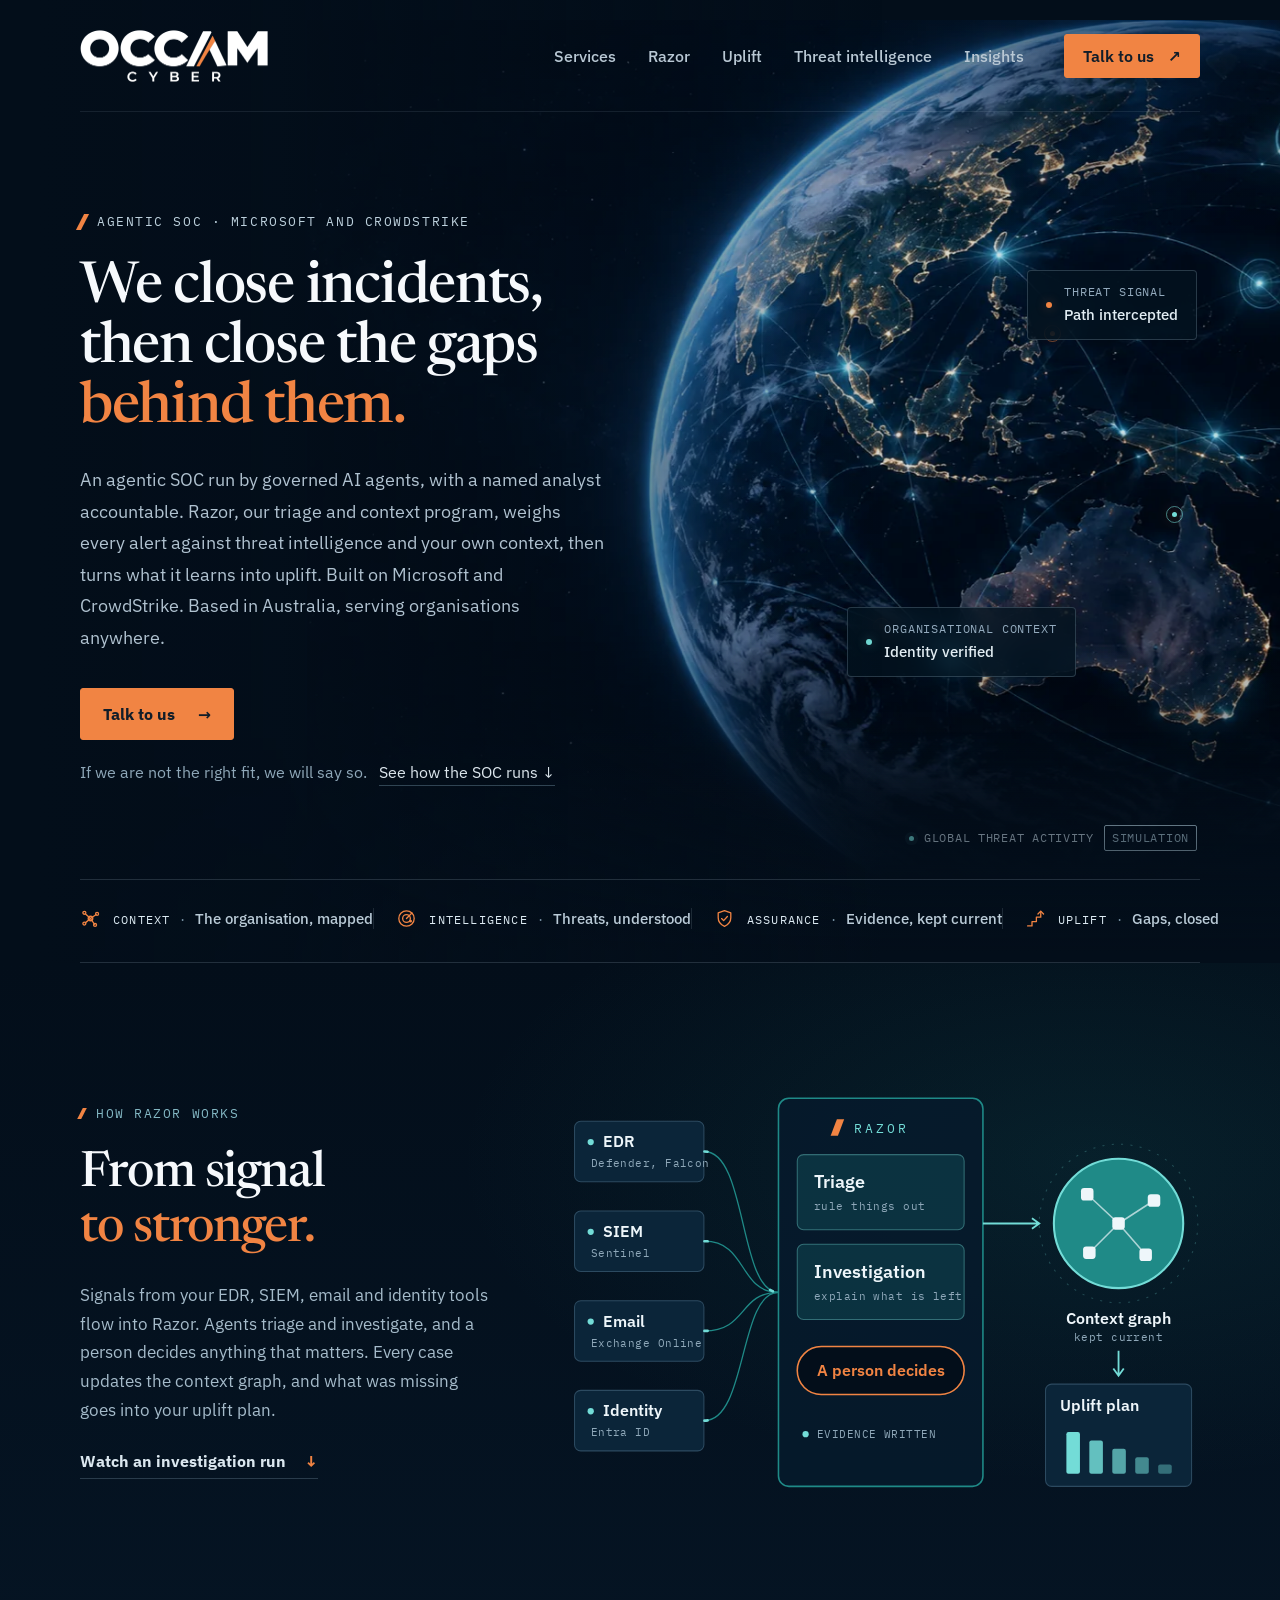
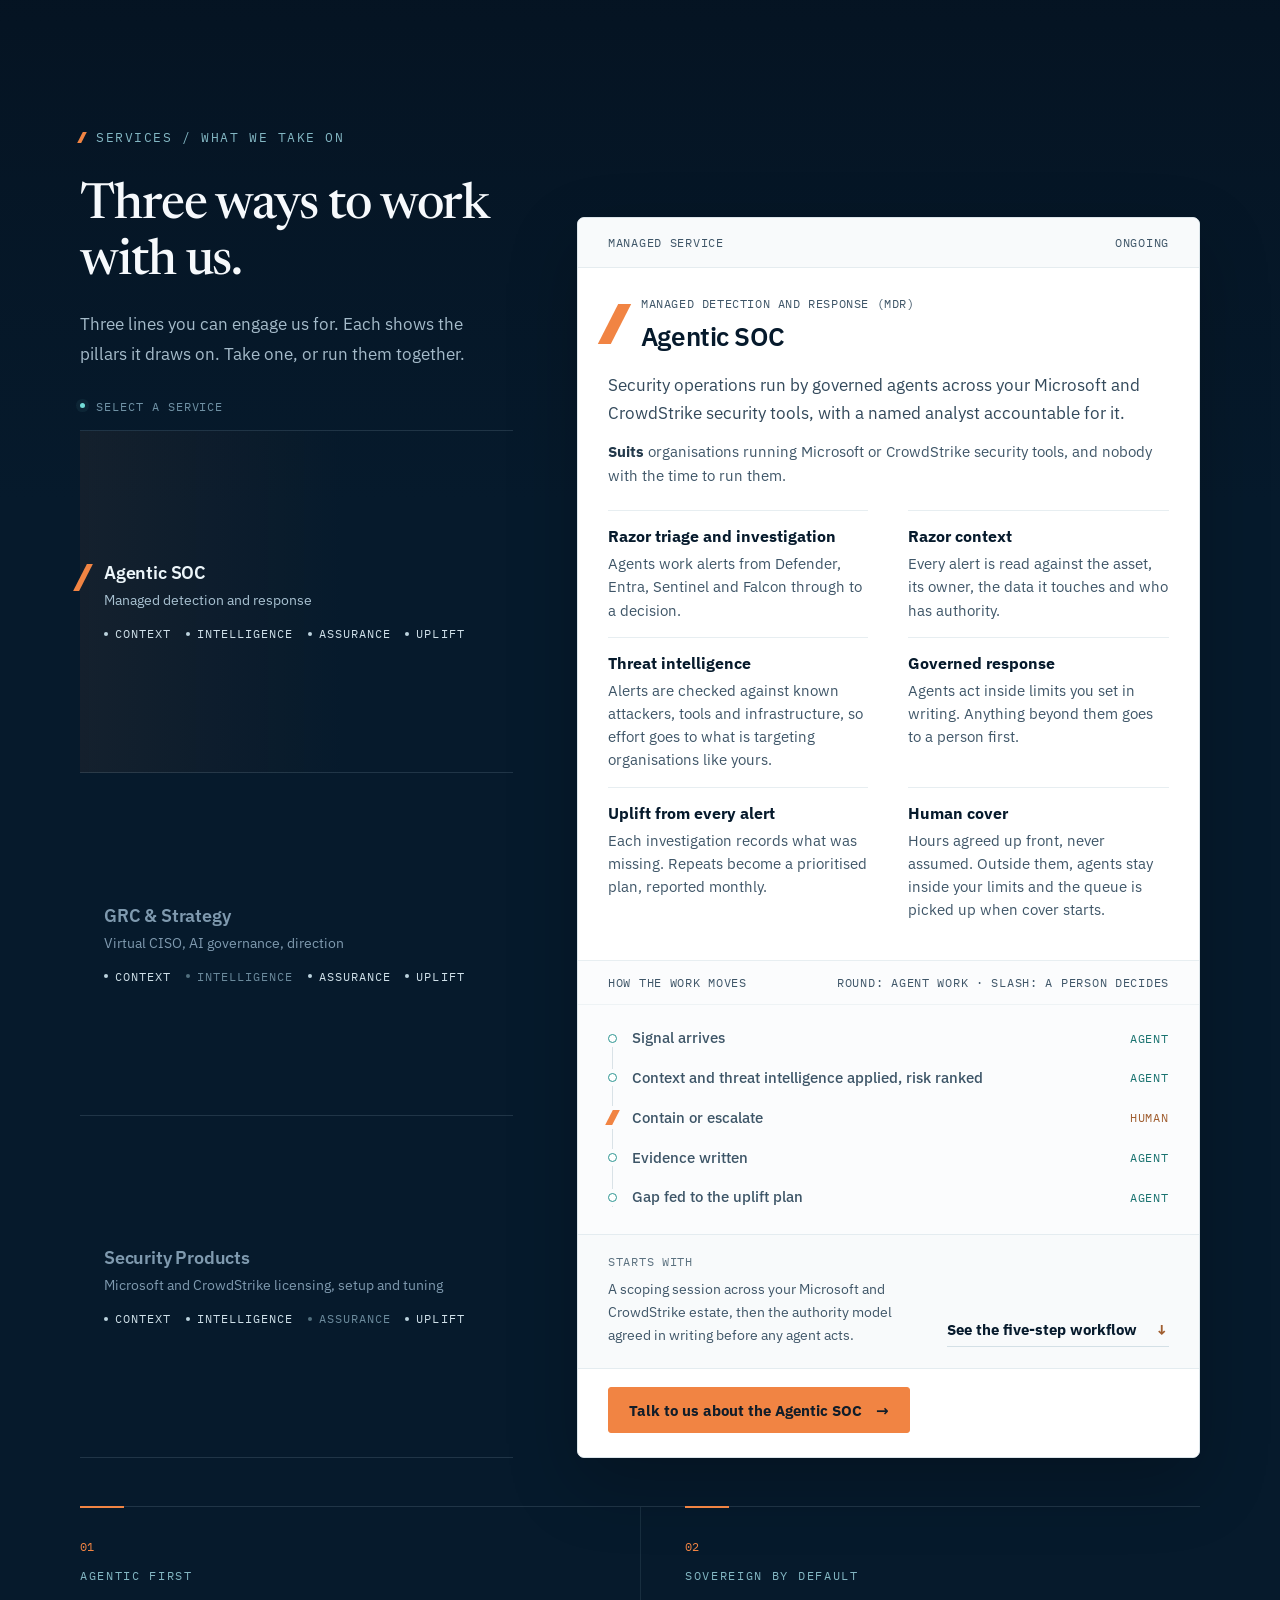
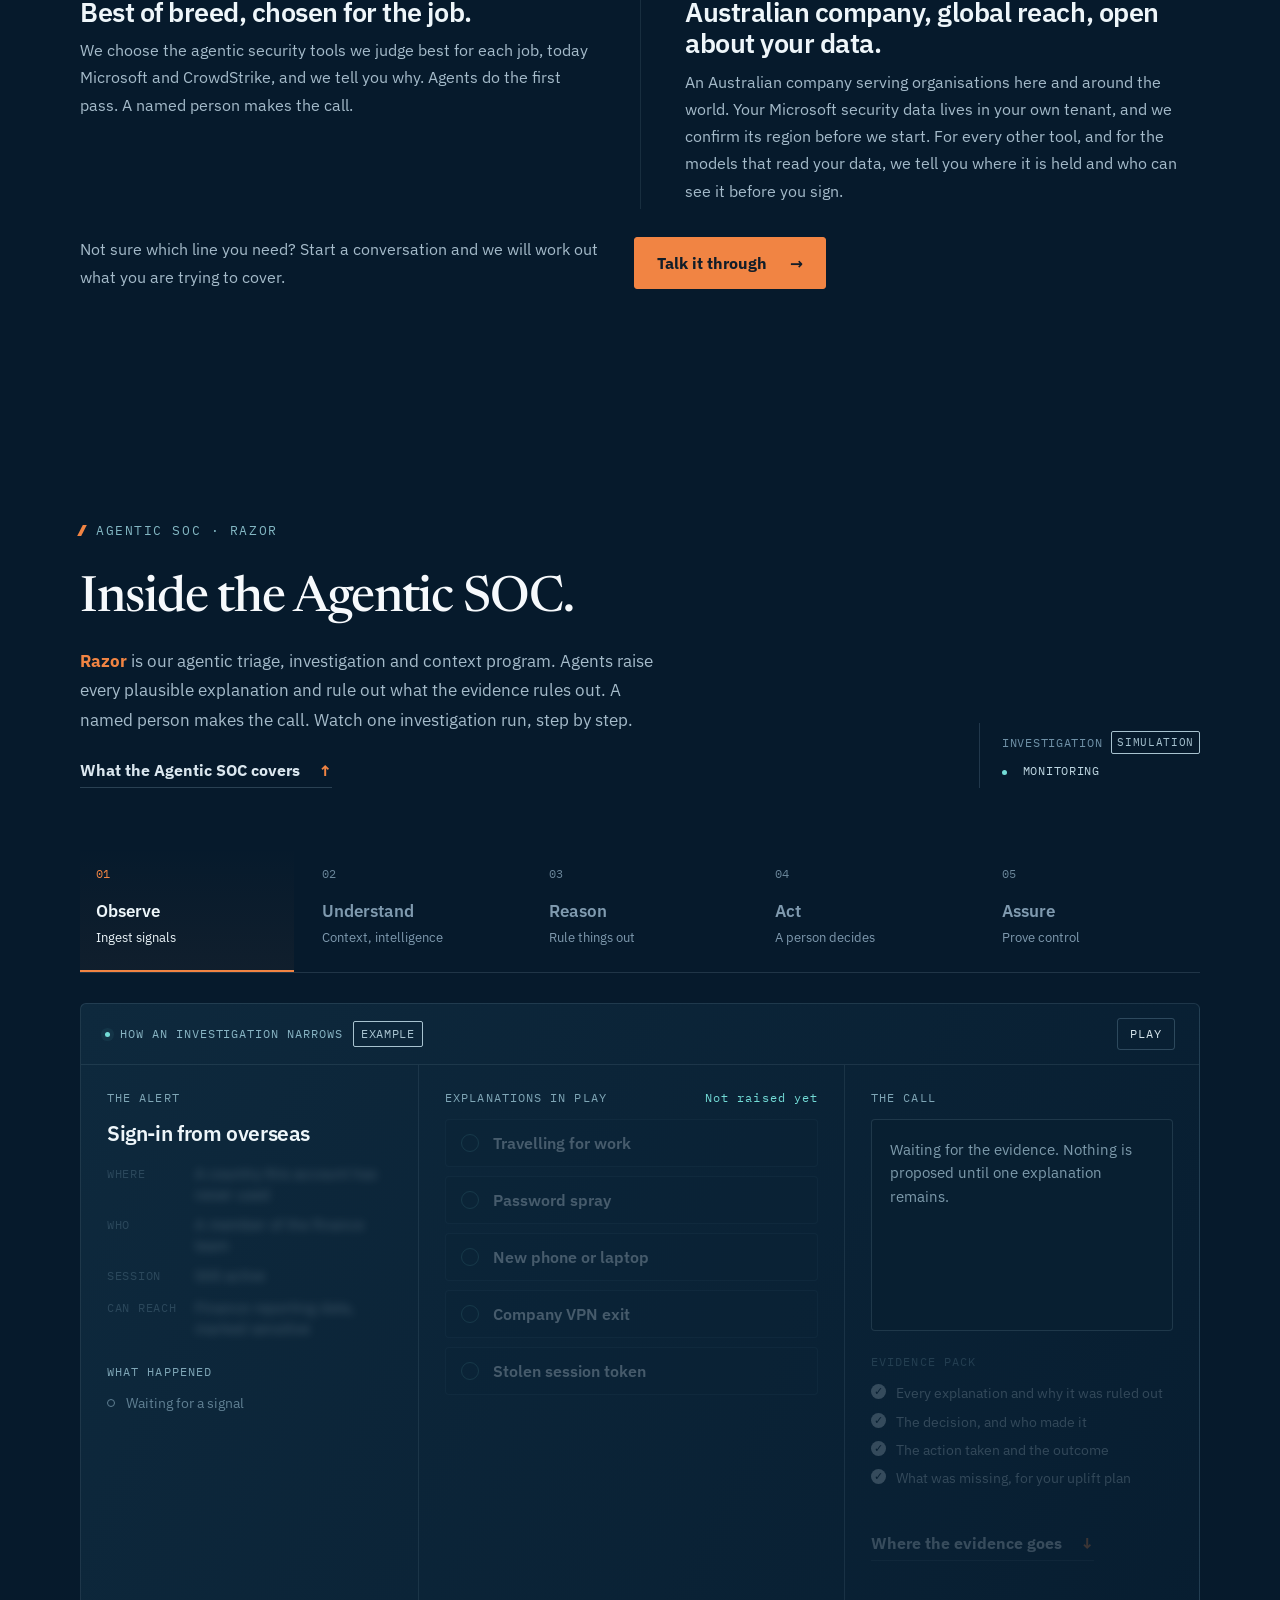
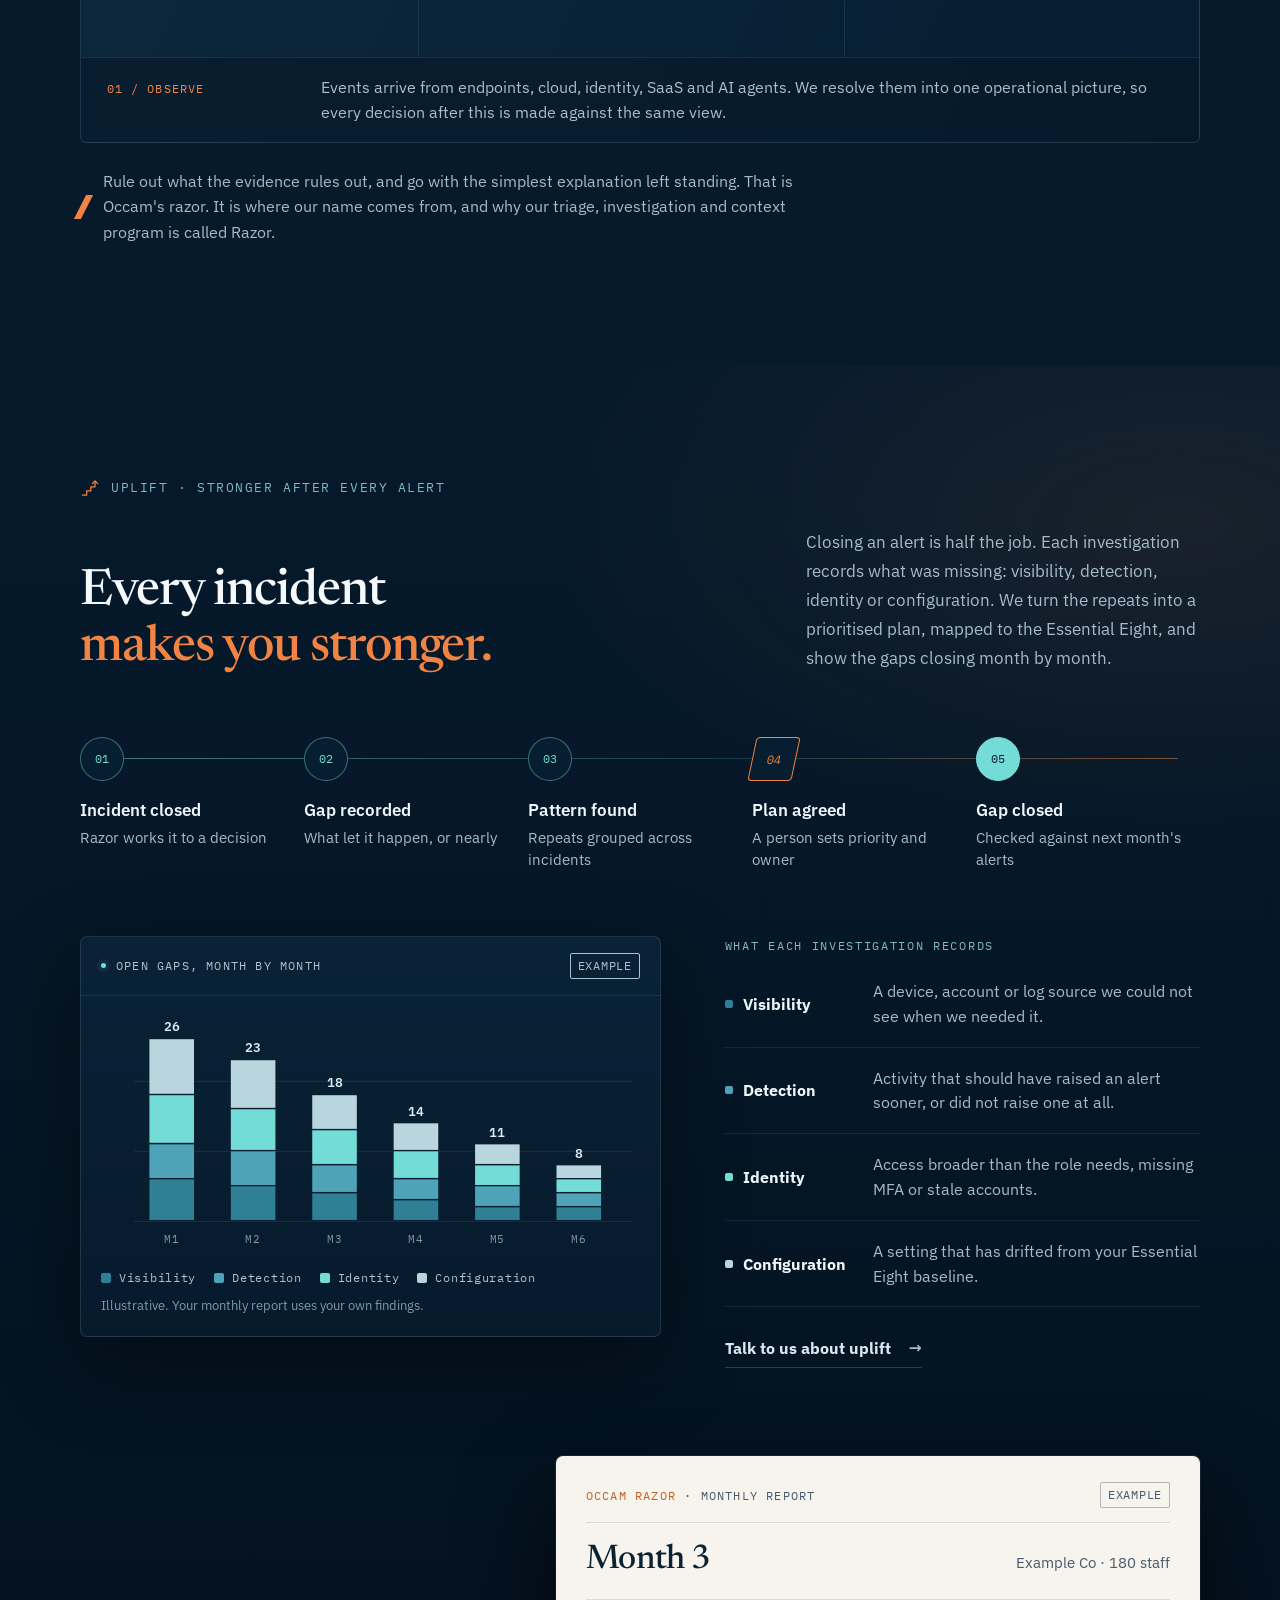
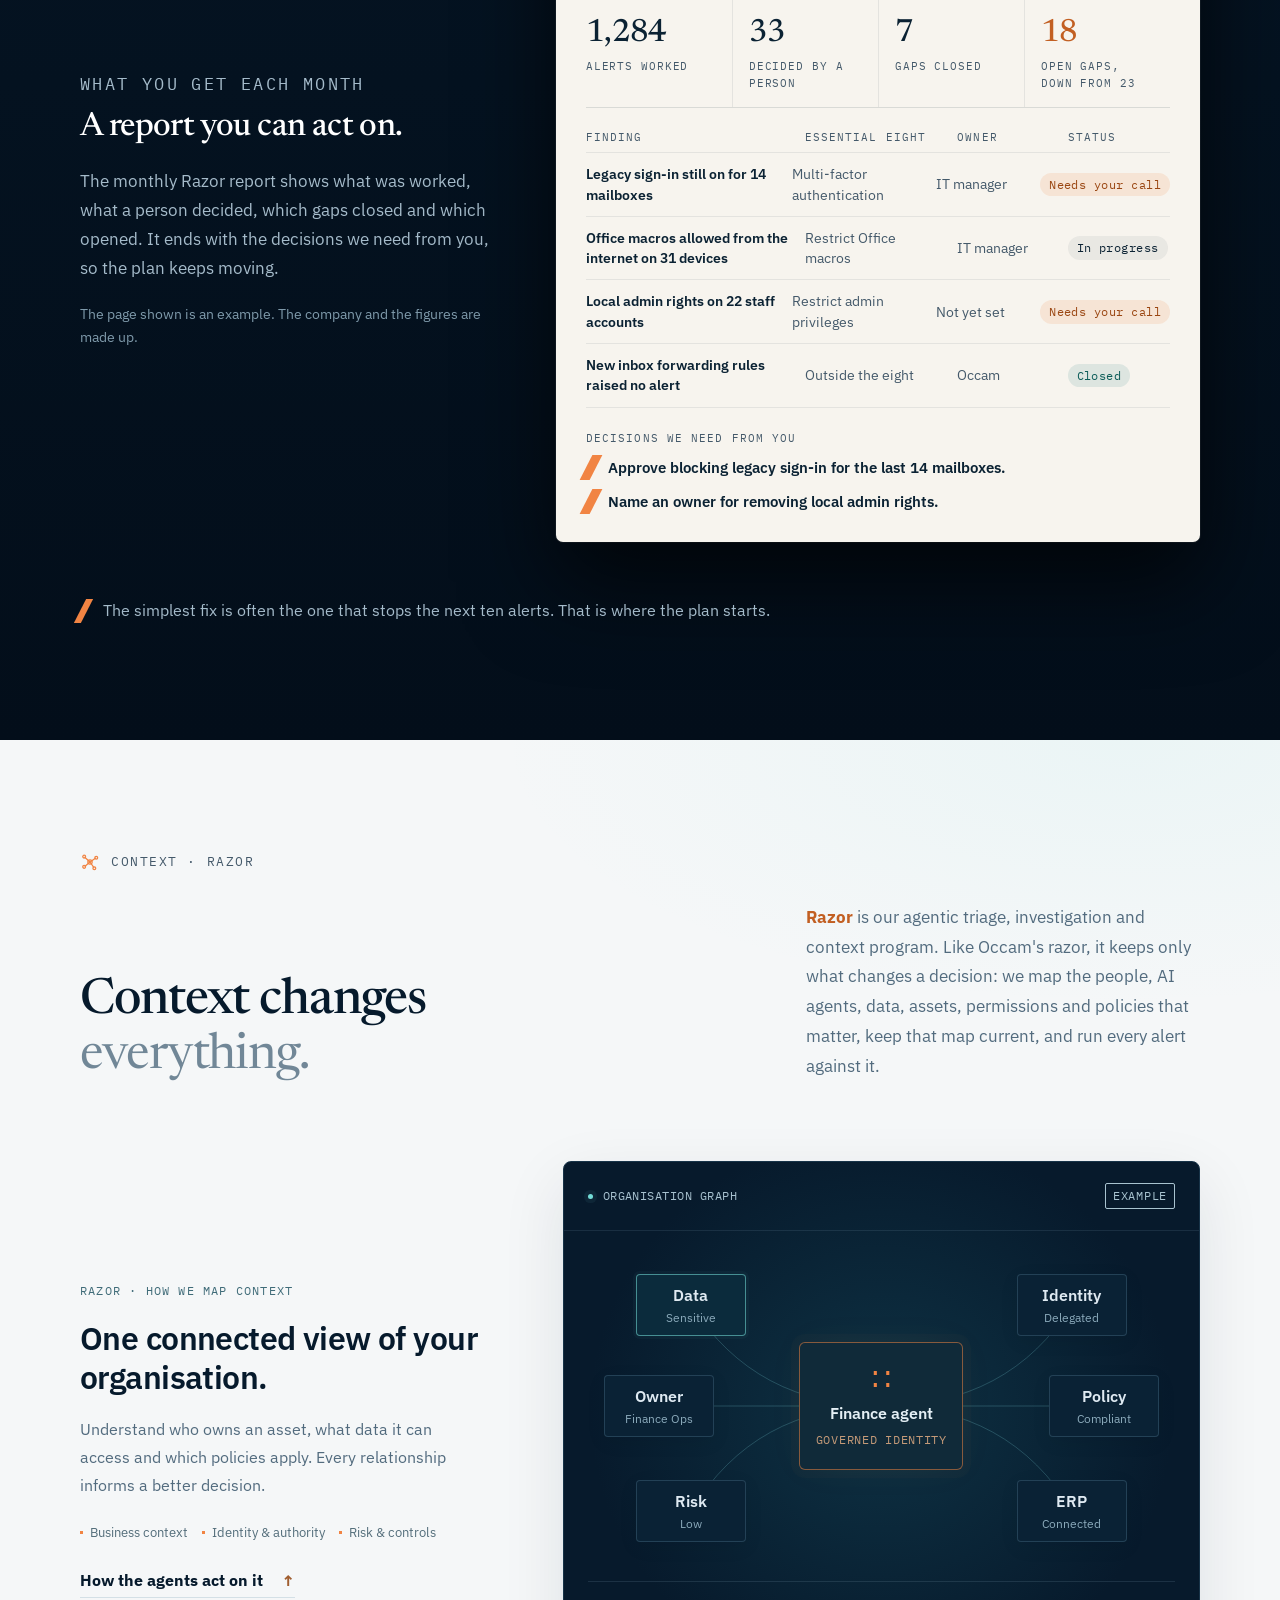
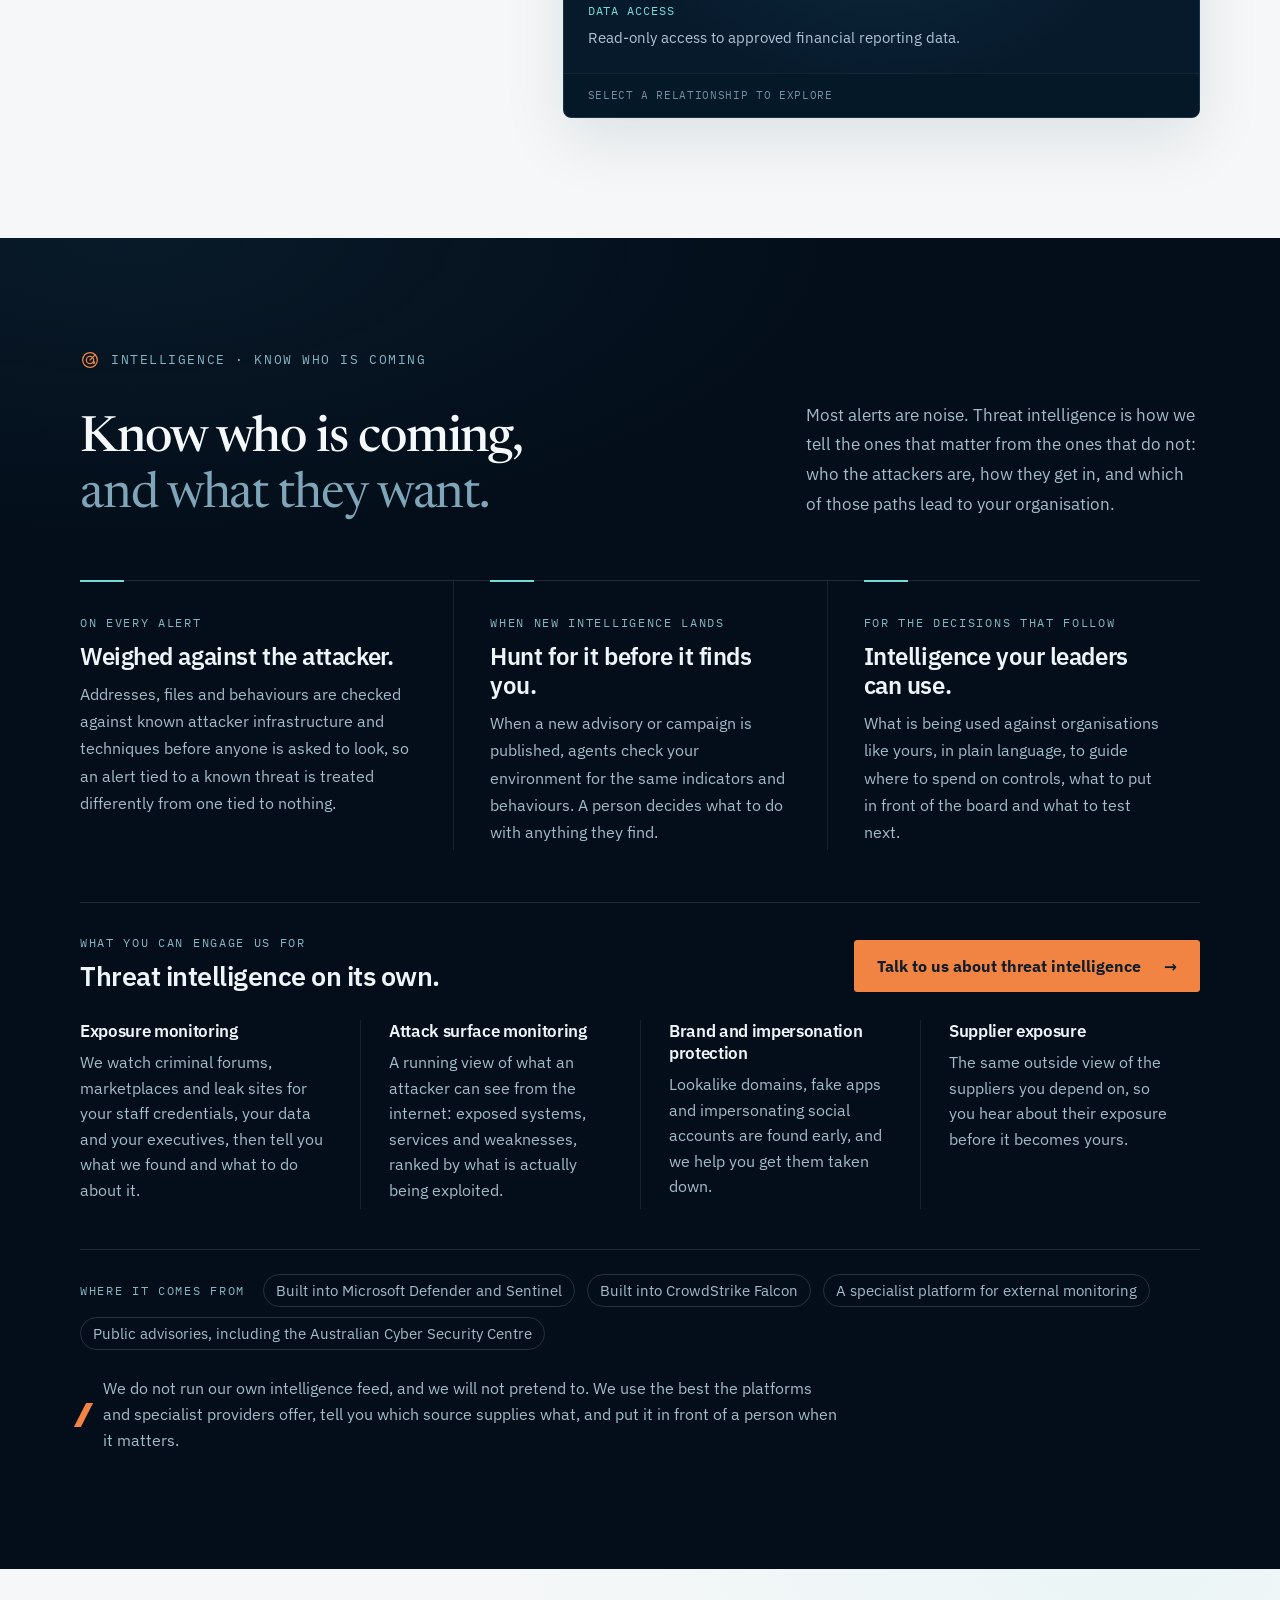
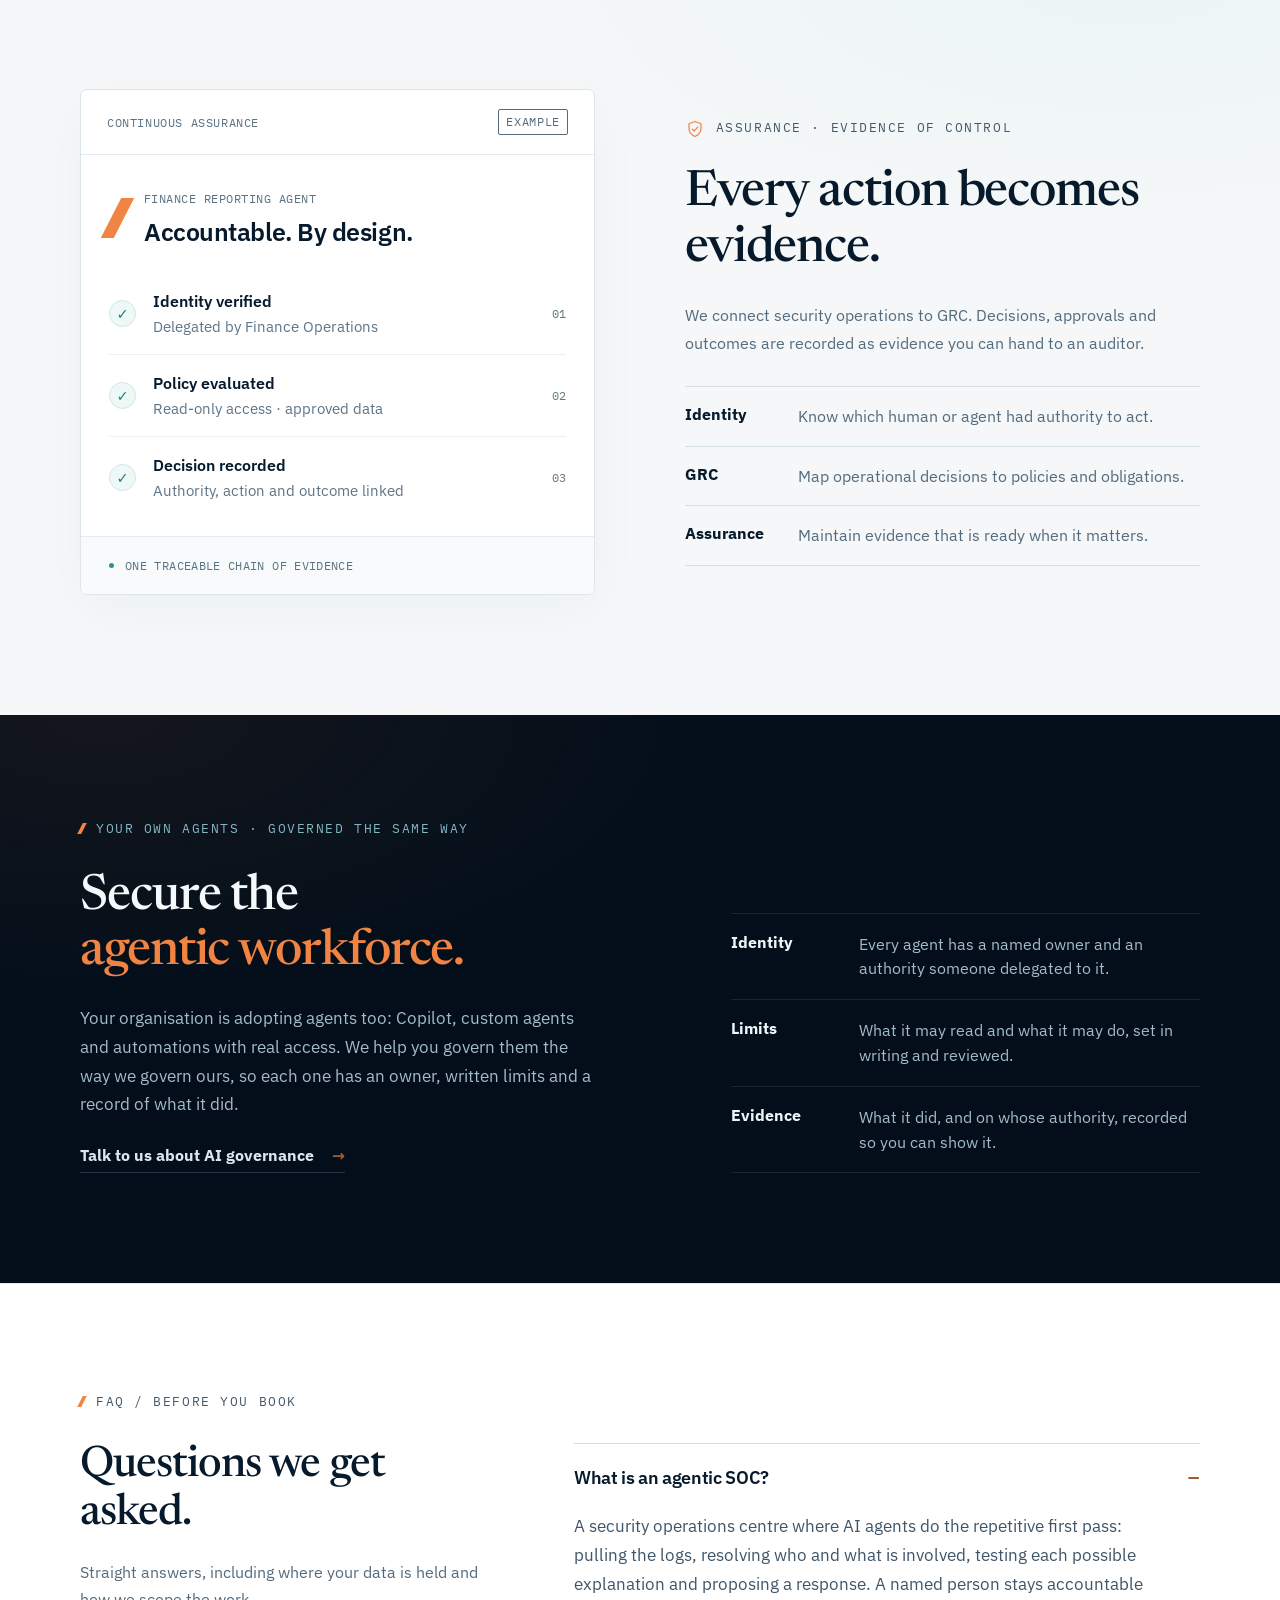
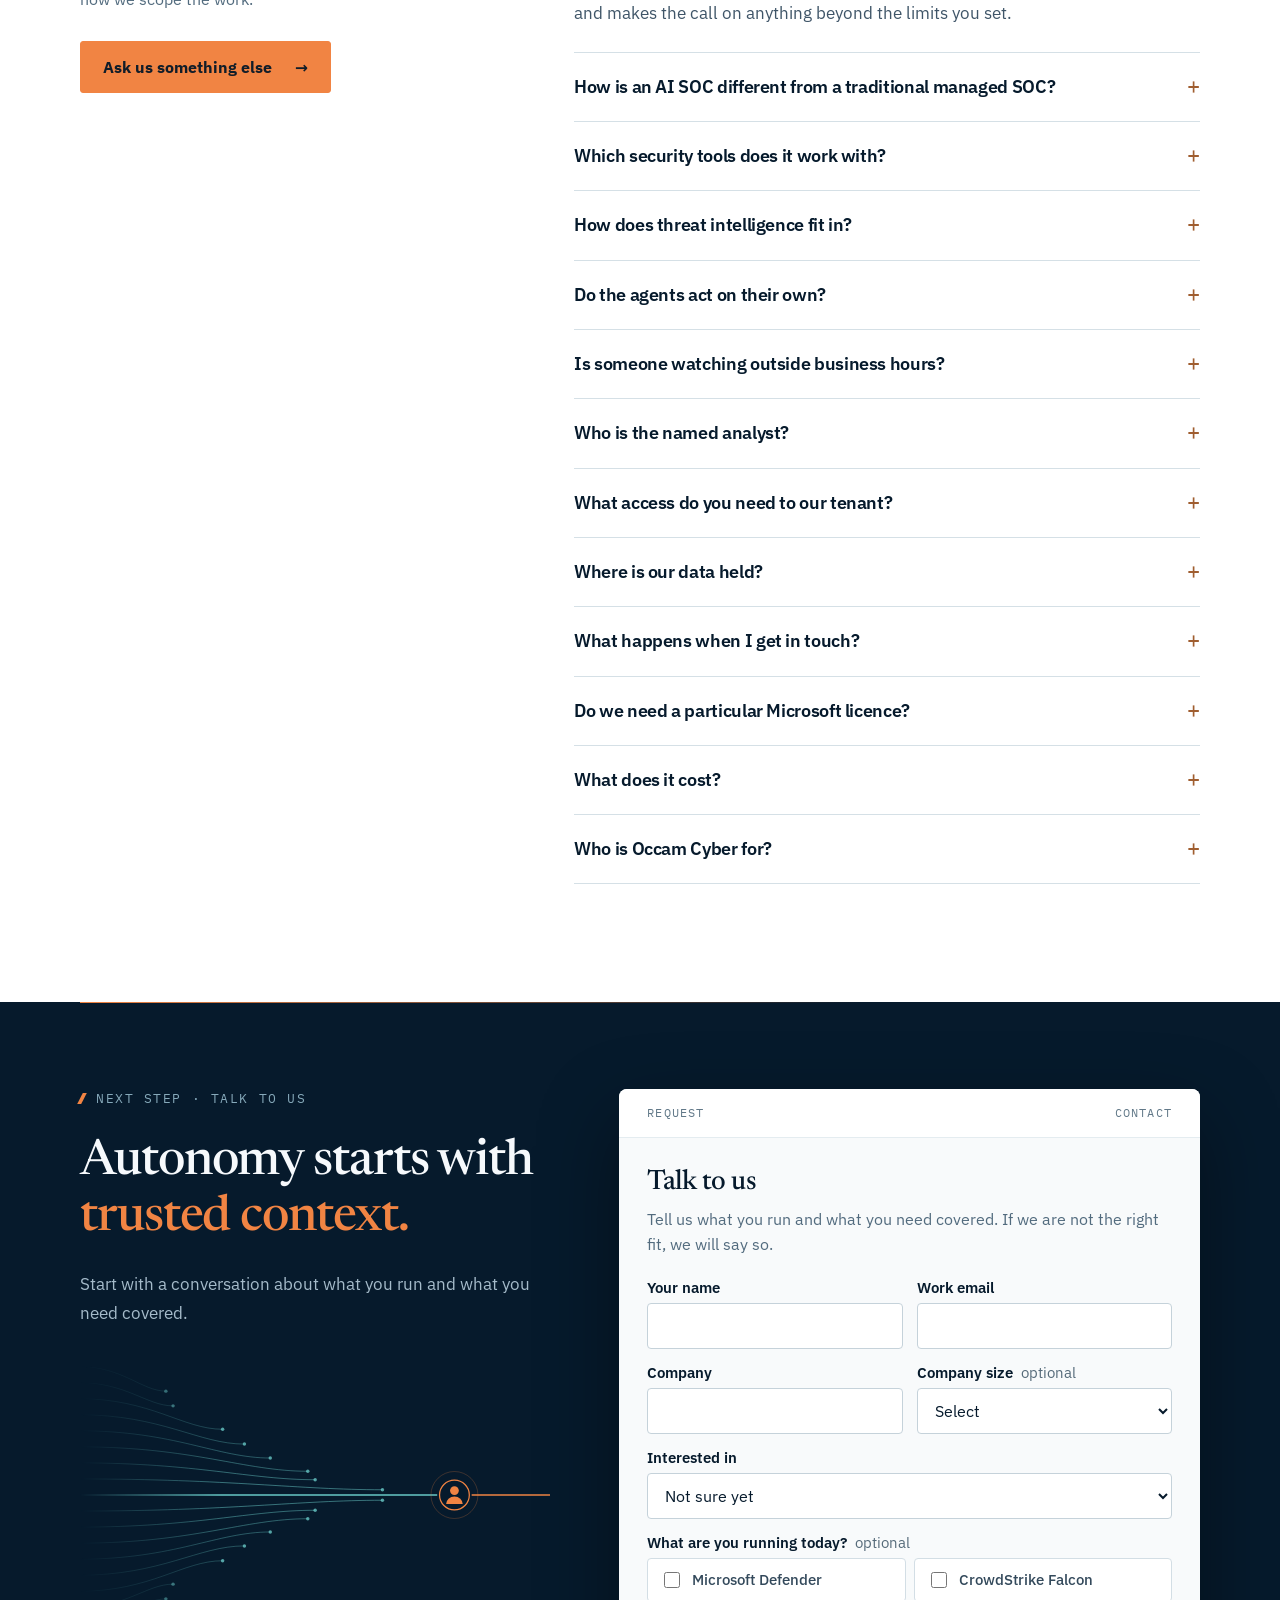
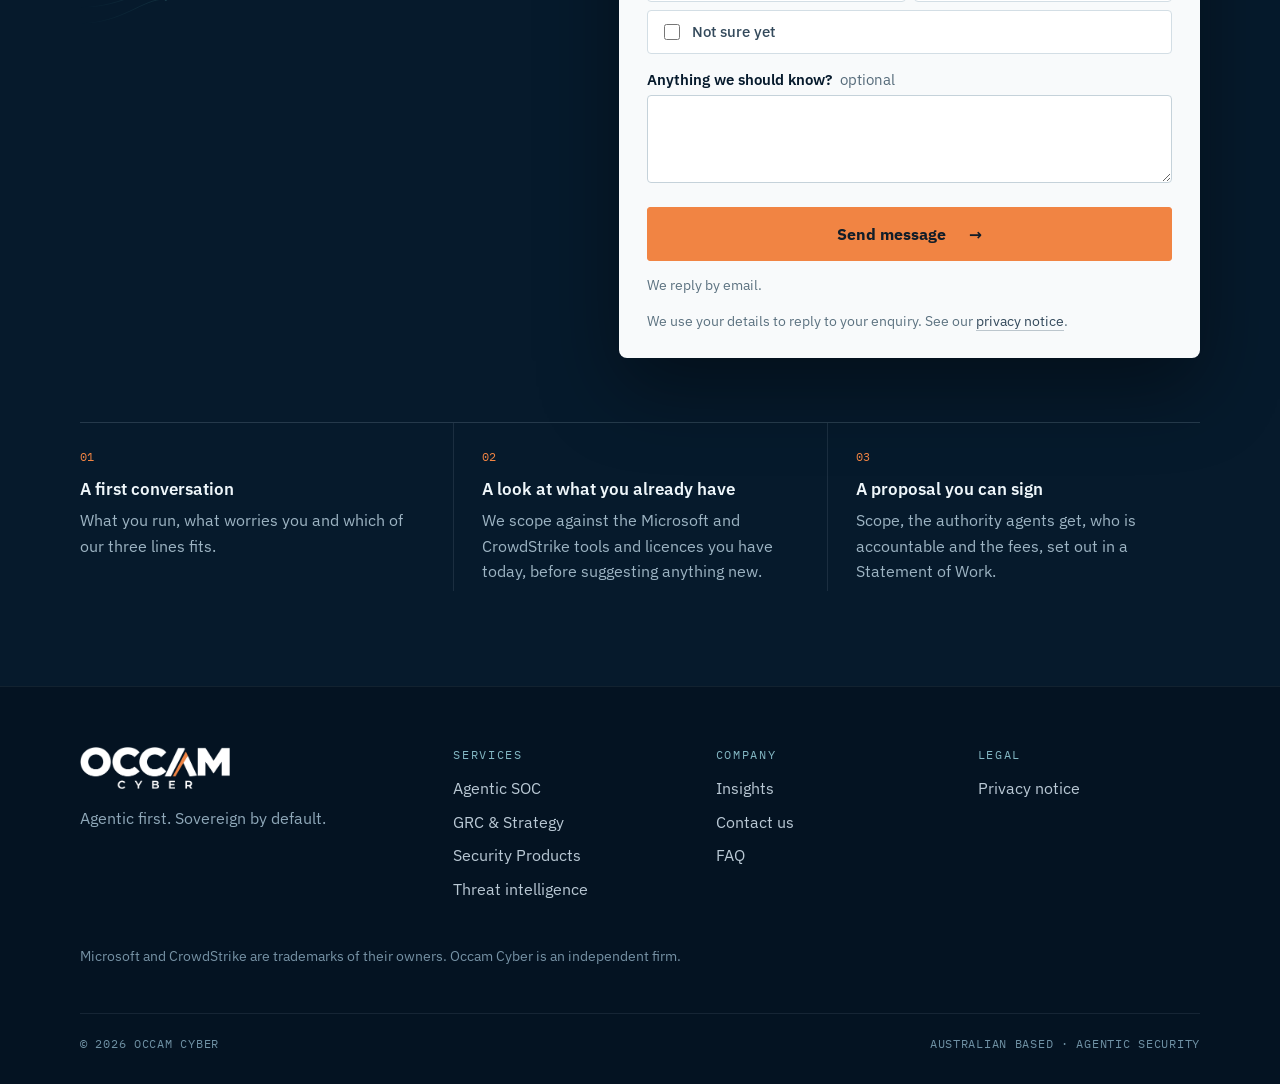
==== commit 4d9ed07d: "Globe back in the hero; Razor flow diagram moved to its own band below Co-Authored-By: Claude Opus 5" ====
--- a/index.html
+++ b/index.html
@@ -27,6 +27,7 @@
     <link rel="icon" type="image/png" sizes="192x192" href="icon-192.png" />
     <link rel="icon" href="favicon.ico" sizes="48x48" />
     <link rel="apple-touch-icon" href="apple-touch-icon.png" />
+    <link rel="preload" as="image" href="assets/occam-globe.webp" type="image/webp" fetchpriority="high" />
         <link rel="preload" as="font" type="font/woff2" href="assets/fonts/plex-sans-var-latin.woff2" crossorigin />
     <link rel="preload" as="font" type="font/woff2" href="assets/fonts/newsreader-var-latin.woff2" crossorigin />
     <link rel="stylesheet" href="styles.css" />
@@ -61,15 +62,32 @@
           <p class="hero-assure">If we are not the right fit, we will say so. <a href="#soc">See how the SOC runs <span aria-hidden="true">↓</span></a></p>
         </div>
 
-        <div class="hero-visual hero-flow">
-          <svg viewBox="0 0 600 430" role="img" aria-label="How Razor works: signals from EDR, SIEM, email and identity flow into Razor for triage and investigation. A person decides the response. Each case updates the context graph, which feeds the uplift plan."><rect class="fx-card" x="0.5" y="52" width="124" height="58" rx="6"/><circle cx="16" cy="72" r="3" fill="#73dcd7"/><text class="fx-t" x="28" y="77">EDR</text><text class="fx-sub" x="16" y="96">Defender, Falcon</text><rect class="fx-card" x="0.5" y="138" width="124" height="58" rx="6"/><circle cx="16" cy="158" r="3" fill="#73dcd7"/><text class="fx-t" x="28" y="163">SIEM</text><text class="fx-sub" x="16" y="182">Sentinel</text><rect class="fx-card" x="0.5" y="224" width="124" height="58" rx="6"/><circle cx="16" cy="244" r="3" fill="#73dcd7"/><text class="fx-t" x="28" y="249">Email</text><text class="fx-sub" x="16" y="268">Exchange Online</text><rect class="fx-card" x="0.5" y="310" width="124" height="58" rx="6"/><circle cx="16" cy="330" r="3" fill="#73dcd7"/><text class="fx-t" x="28" y="335">Identity</text><text class="fx-sub" x="16" y="354">Entra ID</text><path class="fx-line" d="M125 81 C166 81 158 216 196 216"/><path class="fx-line" d="M125 167 C166 167 158 216 196 216"/><path class="fx-line" d="M125 253 C166 253 158 216 196 216"/><path class="fx-line" d="M125 339 C166 339 158 216 196 216"/><g><path class="fx-pk" d="M125 81 C166 81 158 216 196 216"/><path class="fx-pk" d="M125 167 C166 167 158 216 196 216"/><path class="fx-pk" d="M125 253 C166 253 158 216 196 216"/><path class="fx-pk" d="M125 339 C166 339 158 216 196 216"/></g><rect class="fx-razor" x="196" y="30" width="196" height="372" rx="10"/><path class="fx-or" d="M252 50 h7 l-6 16 h-7z"/><text class="fx-label" x="268" y="63">RAZOR</text><rect class="fx-inner" x="214" y="84" width="160" height="72" rx="6"/><text class="fx-big" x="230" y="116">Triage</text><text class="fx-sub" x="230" y="137">rule things out</text><rect class="fx-inner" x="214" y="170" width="160" height="72" rx="6"/><text class="fx-big" x="230" y="202">Investigation</text><text class="fx-sub" x="230" y="223">explain what is left</text><rect class="fx-human" x="214" y="268" width="160" height="46" rx="23"/><text class="fx-t fx-or" x="294" y="296" text-anchor="middle">A person decides</text><circle class="fx-sub" cx="222" cy="352" r="3" style="fill:#73dcd7"/><text class="fx-sub" x="233" y="356">EVIDENCE WRITTEN</text><path class="fx-arrow" d="M392 150 H446 m-7 -5 l7 5 l-7 5"/><circle class="fx-halo" cx="522" cy="150" r="76"/><circle class="fx-graph" cx="522" cy="150" r="62"/><line class="fx-edge" x1="522" y1="150" x2="492" y2="122"/><line class="fx-edge" x1="522" y1="150" x2="556" y2="128"/><line class="fx-edge" x1="522" y1="150" x2="548" y2="180"/><line class="fx-edge" x1="522" y1="150" x2="494" y2="178"/><rect class="fx-node" x="516" y="144" width="12" height="12" rx="3"/><rect class="fx-node" x="486" y="116" width="12" height="12" rx="3"/><rect class="fx-node" x="550" y="122" width="12" height="12" rx="3"/><rect class="fx-node" x="542" y="174" width="12" height="12" rx="3"/><rect class="fx-node" x="488" y="172" width="12" height="12" rx="3"/><text class="fx-t" x="522" y="246" text-anchor="middle">Context graph</text><text class="fx-sub" x="522" y="263" text-anchor="middle">kept current</text><path class="fx-arrow" d="M522 272 V296 m-5 -7 l5 7 l5 -7"/><rect class="fx-card" x="452" y="304" width="140" height="98" rx="6"/><text class="fx-t" x="466" y="330">Uplift plan</text><rect class="fx-bar" x="472" y="350" width="13" height="40" rx="2" opacity="1.00"/><rect class="fx-bar" x="494" y="358" width="13" height="32" rx="2" opacity="0.85"/><rect class="fx-bar" x="516" y="366" width="13" height="24" rx="2" opacity="0.70"/><rect class="fx-bar" x="538" y="374" width="13" height="16" rx="2" opacity="0.55"/><rect class="fx-bar" x="560" y="381" width="13" height="9" rx="2" opacity="0.40"/></svg>
-          <p class="flow-caption"><span class="status-dot"></span> HOW RAZOR WORKS</p>
+        <div class="hero-visual living-surface" aria-label="Illustrative global security telemetry. Simulated data.">
+          <div class="globe-shell"><picture><source srcset="assets/occam-globe.webp" type="image/webp" /><img src="assets/occam-globe.jpg" width="1672" height="941" fetchpriority="high" decoding="async" alt="Earth seen from space with glowing cyber network routes" /></picture></div>
+          <div class="threat-beacon beacon-one" aria-hidden="true"><span></span></div><div class="threat-beacon beacon-two" aria-hidden="true"><span></span></div><div class="threat-beacon beacon-three" aria-hidden="true"><span></span></div>
+          <div class="visual-tag tag-one"><span class="tag-pulse"></span><div><small>THREAT SIGNAL</small><b>Path intercepted</b></div></div>
+          <div class="visual-tag tag-two"><span class="tag-pulse cyan"></span><div><small>ORGANISATIONAL CONTEXT</small><b>Identity verified</b></div></div>
+          <div class="simulation-note"><span class="status-dot"></span> GLOBAL THREAT ACTIVITY <span class="demo-label">SIMULATION</span></div>
         </div>
                 <div class="hero-metrics" aria-label="The four pillars behind the work">
           <div><svg class="pico" aria-hidden="true"><use href="#i-context"/></svg><span><em>CONTEXT</em> The organisation, mapped</span></div>
           <div><svg class="pico" aria-hidden="true"><use href="#i-intel"/></svg><span><em>INTELLIGENCE</em> Threats, understood</span></div>
           <div><svg class="pico" aria-hidden="true"><use href="#i-assure"/></svg><span><em>ASSURANCE</em> Evidence, kept current</span></div>
           <div><svg class="pico" aria-hidden="true"><use href="#i-uplift"/></svg><span><em>UPLIFT</em> Gaps, closed</span></div>
+        </div>
+      </section>
+
+      <section class="flow-band" id="how-razor-works" aria-labelledby="flow-title">
+        <div class="section-shell flow-band-grid">
+          <div class="flow-band-copy">
+            <div class="section-kicker">HOW RAZOR WORKS</div>
+            <h2 id="flow-title">From signal<br /><span>to stronger.</span></h2>
+            <p>Signals from your EDR, SIEM, email and identity tools flow into Razor. Agents triage and investigate, and a person decides anything that matters. Every case updates the context graph, and what was missing goes into your uplift plan.</p>
+            <a class="text-link" href="#soc">Watch an investigation run <span aria-hidden="true">↓</span></a>
+          </div>
+          <div data-reveal class="hero-flow flow-figure">
+          <svg viewBox="0 0 600 430" role="img" aria-label="How Razor works: signals from EDR, SIEM, email and identity flow into Razor for triage and investigation. A person decides the response. Each case updates the context graph, which feeds the uplift plan."><rect class="fx-card" x="0.5" y="52" width="124" height="58" rx="6"/><circle cx="16" cy="72" r="3" fill="#73dcd7"/><text class="fx-t" x="28" y="77">EDR</text><text class="fx-sub" x="16" y="96">Defender, Falcon</text><rect class="fx-card" x="0.5" y="138" width="124" height="58" rx="6"/><circle cx="16" cy="158" r="3" fill="#73dcd7"/><text class="fx-t" x="28" y="163">SIEM</text><text class="fx-sub" x="16" y="182">Sentinel</text><rect class="fx-card" x="0.5" y="224" width="124" height="58" rx="6"/><circle cx="16" cy="244" r="3" fill="#73dcd7"/><text class="fx-t" x="28" y="249">Email</text><text class="fx-sub" x="16" y="268">Exchange Online</text><rect class="fx-card" x="0.5" y="310" width="124" height="58" rx="6"/><circle cx="16" cy="330" r="3" fill="#73dcd7"/><text class="fx-t" x="28" y="335">Identity</text><text class="fx-sub" x="16" y="354">Entra ID</text><path class="fx-line" d="M125 81 C166 81 158 216 196 216"/><path class="fx-line" d="M125 167 C166 167 158 216 196 216"/><path class="fx-line" d="M125 253 C166 253 158 216 196 216"/><path class="fx-line" d="M125 339 C166 339 158 216 196 216"/><g><path class="fx-pk" d="M125 81 C166 81 158 216 196 216"/><path class="fx-pk" d="M125 167 C166 167 158 216 196 216"/><path class="fx-pk" d="M125 253 C166 253 158 216 196 216"/><path class="fx-pk" d="M125 339 C166 339 158 216 196 216"/></g><rect class="fx-razor" x="196" y="30" width="196" height="372" rx="10"/><path class="fx-or" d="M252 50 h7 l-6 16 h-7z"/><text class="fx-label" x="268" y="63">RAZOR</text><rect class="fx-inner" x="214" y="84" width="160" height="72" rx="6"/><text class="fx-big" x="230" y="116">Triage</text><text class="fx-sub" x="230" y="137">rule things out</text><rect class="fx-inner" x="214" y="170" width="160" height="72" rx="6"/><text class="fx-big" x="230" y="202">Investigation</text><text class="fx-sub" x="230" y="223">explain what is left</text><rect class="fx-human" x="214" y="268" width="160" height="46" rx="23"/><text class="fx-t fx-or" x="294" y="296" text-anchor="middle">A person decides</text><circle class="fx-sub" cx="222" cy="352" r="3" style="fill:#73dcd7"/><text class="fx-sub" x="233" y="356">EVIDENCE WRITTEN</text><path class="fx-arrow" d="M392 150 H446 m-7 -5 l7 5 l-7 5"/><circle class="fx-halo" cx="522" cy="150" r="76"/><circle class="fx-graph" cx="522" cy="150" r="62"/><line class="fx-edge" x1="522" y1="150" x2="492" y2="122"/><line class="fx-edge" x1="522" y1="150" x2="556" y2="128"/><line class="fx-edge" x1="522" y1="150" x2="548" y2="180"/><line class="fx-edge" x1="522" y1="150" x2="494" y2="178"/><rect class="fx-node" x="516" y="144" width="12" height="12" rx="3"/><rect class="fx-node" x="486" y="116" width="12" height="12" rx="3"/><rect class="fx-node" x="550" y="122" width="12" height="12" rx="3"/><rect class="fx-node" x="542" y="174" width="12" height="12" rx="3"/><rect class="fx-node" x="488" y="172" width="12" height="12" rx="3"/><text class="fx-t" x="522" y="246" text-anchor="middle">Context graph</text><text class="fx-sub" x="522" y="263" text-anchor="middle">kept current</text><path class="fx-arrow" d="M522 272 V296 m-5 -7 l5 7 l5 -7"/><rect class="fx-card" x="452" y="304" width="140" height="98" rx="6"/><text class="fx-t" x="466" y="330">Uplift plan</text><rect class="fx-bar" x="472" y="350" width="13" height="40" rx="2" opacity="1.00"/><rect class="fx-bar" x="494" y="358" width="13" height="32" rx="2" opacity="0.85"/><rect class="fx-bar" x="516" y="366" width="13" height="24" rx="2" opacity="0.70"/><rect class="fx-bar" x="538" y="374" width="13" height="16" rx="2" opacity="0.55"/><rect class="fx-bar" x="560" y="381" width="13" height="9" rx="2" opacity="0.40"/></svg>
+          </div>
         </div>
       </section>
 
--- a/styles.css
+++ b/styles.css
@@ -455,11 +455,7 @@
 @keyframes fx-flow{from{stroke-dashoffset:153}to{stroke-dashoffset:0}}
 @keyframes fx-spin{to{transform:rotate(360deg)}}
 @media(prefers-reduced-motion:reduce){.hero-flow .fx-pk,.hero-flow .fx-halo{animation:none}.hero-flow .fx-pk{display:none}}
-@media(max-width:1250px) and (min-width:981px){.hero-visual.hero-flow{width:46%}}
-@media(max-width:980px){
-  .hero{min-height:0!important}
-  .hero-visual.hero-flow{position:relative;inset:auto;width:100%;max-width:620px;margin:46px 0 0}
-}
+
 @media(max-width:600px){
   .hero-flow .fx-t{font-size:20px}.hero-flow .fx-big{font-size:21px}.hero-flow .fx-sub{display:none}
   .hero-flow .fx-label{font-size:16px}.hero-flow .fx-t.fx-or{font-size:16.5px}
@@ -530,3 +526,17 @@
 @media(max-width:800px){.agents{padding:76px 0 80px}.agents h2{font-size:44px}}
 @media(max-width:480px){.agents h2{font-size:36px}.agents-list>div{grid-template-columns:1fr;gap:6px}}
 @media print{.agents{background:#fff;color:#0b2233}}
+
+/* Globe back in the hero, Razor flow moved to its own band, 10 Nov 2026 */
+.flow-band{position:relative;padding:104px 0 108px;color:var(--white);background:radial-gradient(900px 460px at 85% 30%,#1f8a8722,transparent 70%),linear-gradient(180deg,var(--night),#051423)}
+.flow-band .section-kicker{color:#83b7c3}
+.flow-band-grid{display:grid;grid-template-columns:.8fr 1.2fr;gap:clamp(40px,6vw,96px);align-items:center}
+.flow-band h2{margin-top:22px;font-size:clamp(38px,3.9vw,64px);line-height:1.1}
+.flow-band h2 span{color:var(--orange)}
+.flow-band-copy p{max-width:460px;margin-top:24px;font-size:17px;line-height:1.7;color:#a5bbca}
+.flow-band-copy .text-link{margin-top:26px;color:#dbe7ef;border-bottom-color:#8eabbc45}
+.flow-band-copy .text-link span{color:var(--orange)}
+.flow-figure svg{display:block;width:100%;height:auto;overflow:visible}
+@media(max-width:980px){.flow-band-grid{grid-template-columns:1fr}.flow-figure{max-width:640px}}
+@media(max-width:800px){.flow-band{padding:76px 0 80px}.flow-band h2{font-size:44px}}
+@media(max-width:480px){.flow-band h2{font-size:36px}}
